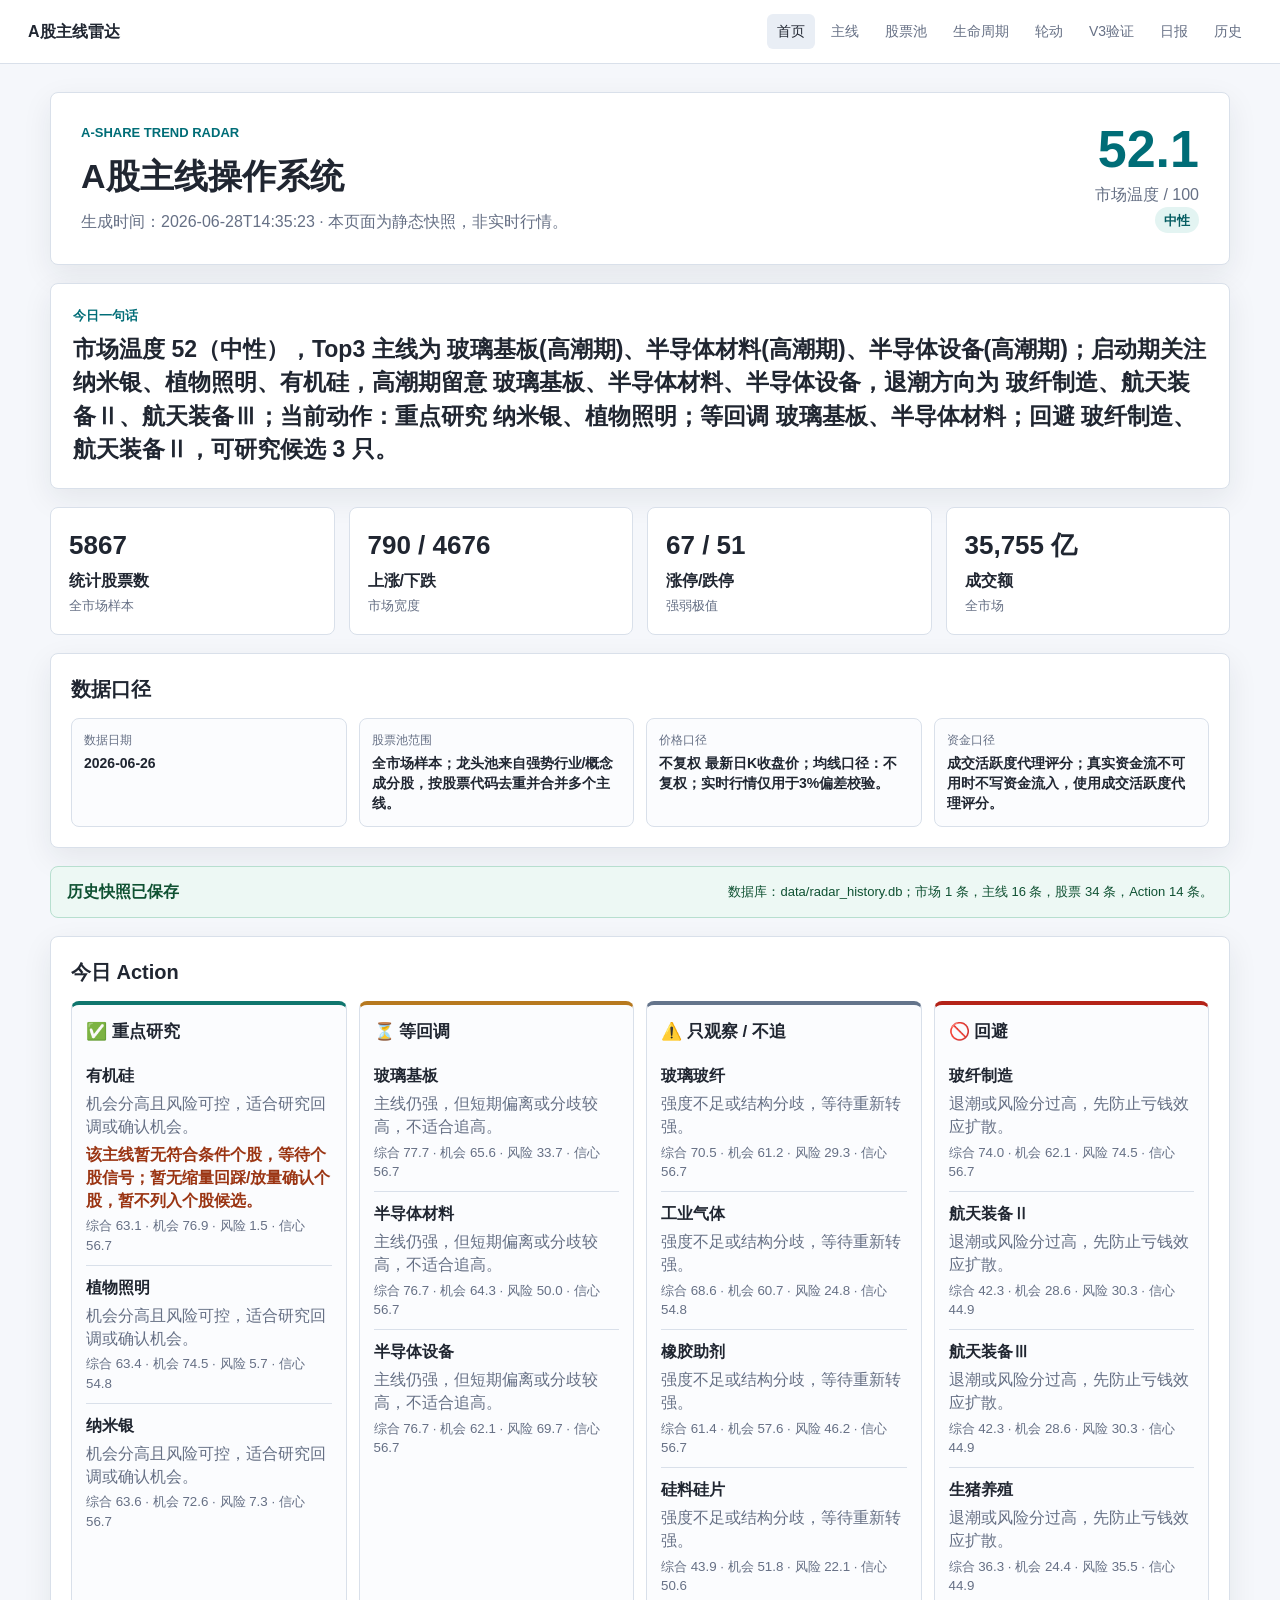
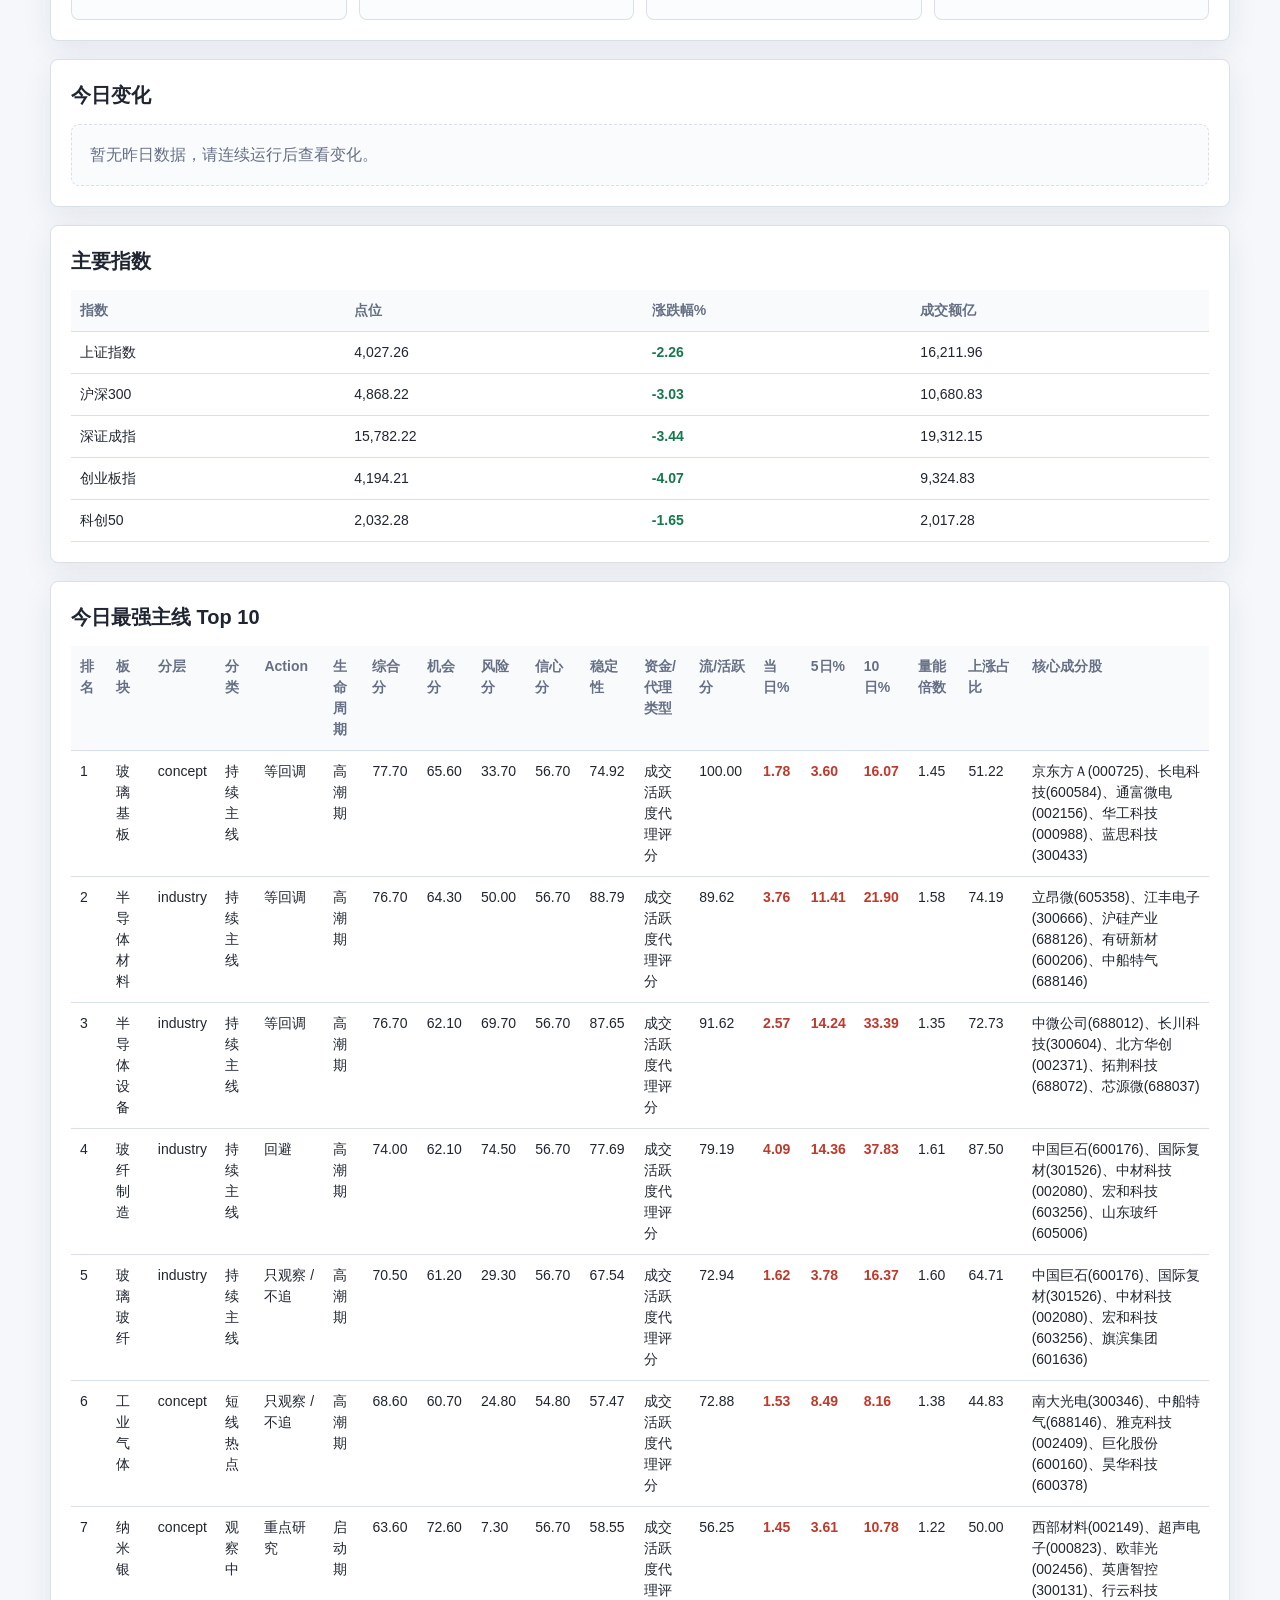
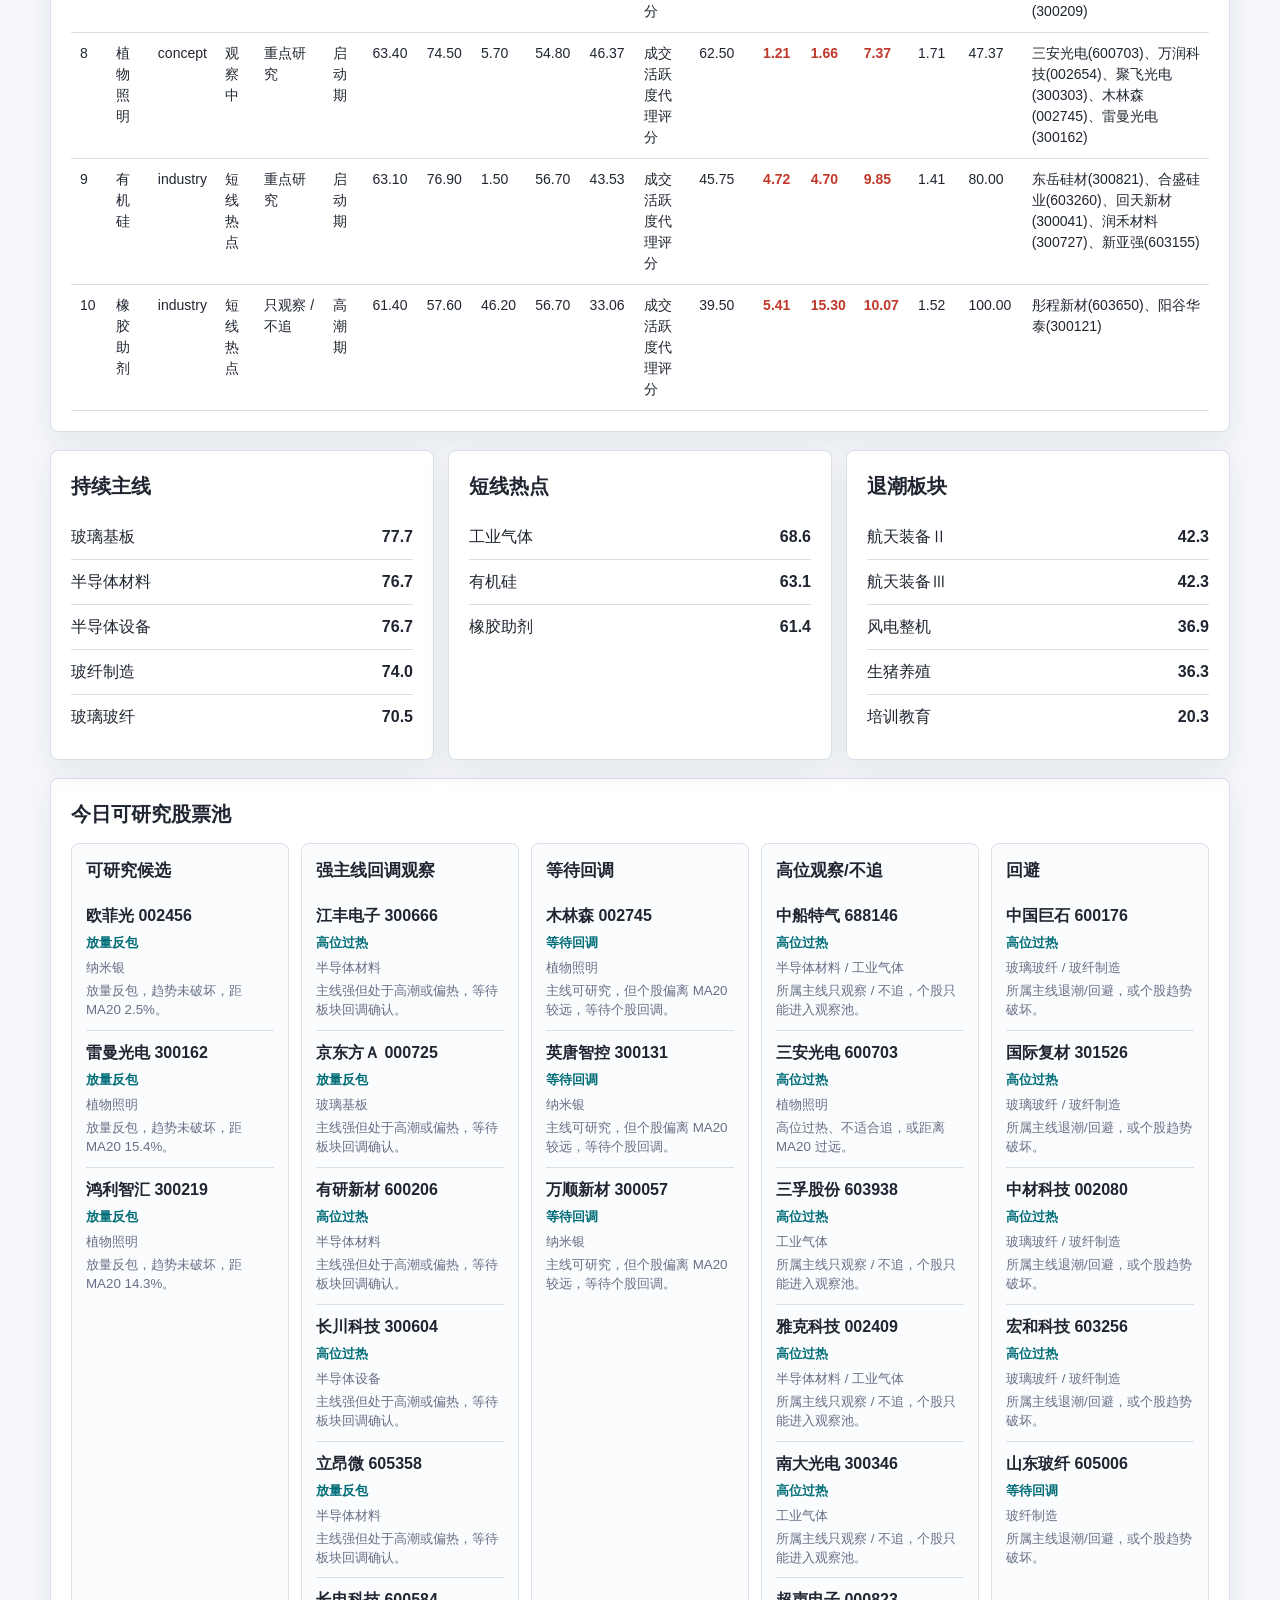
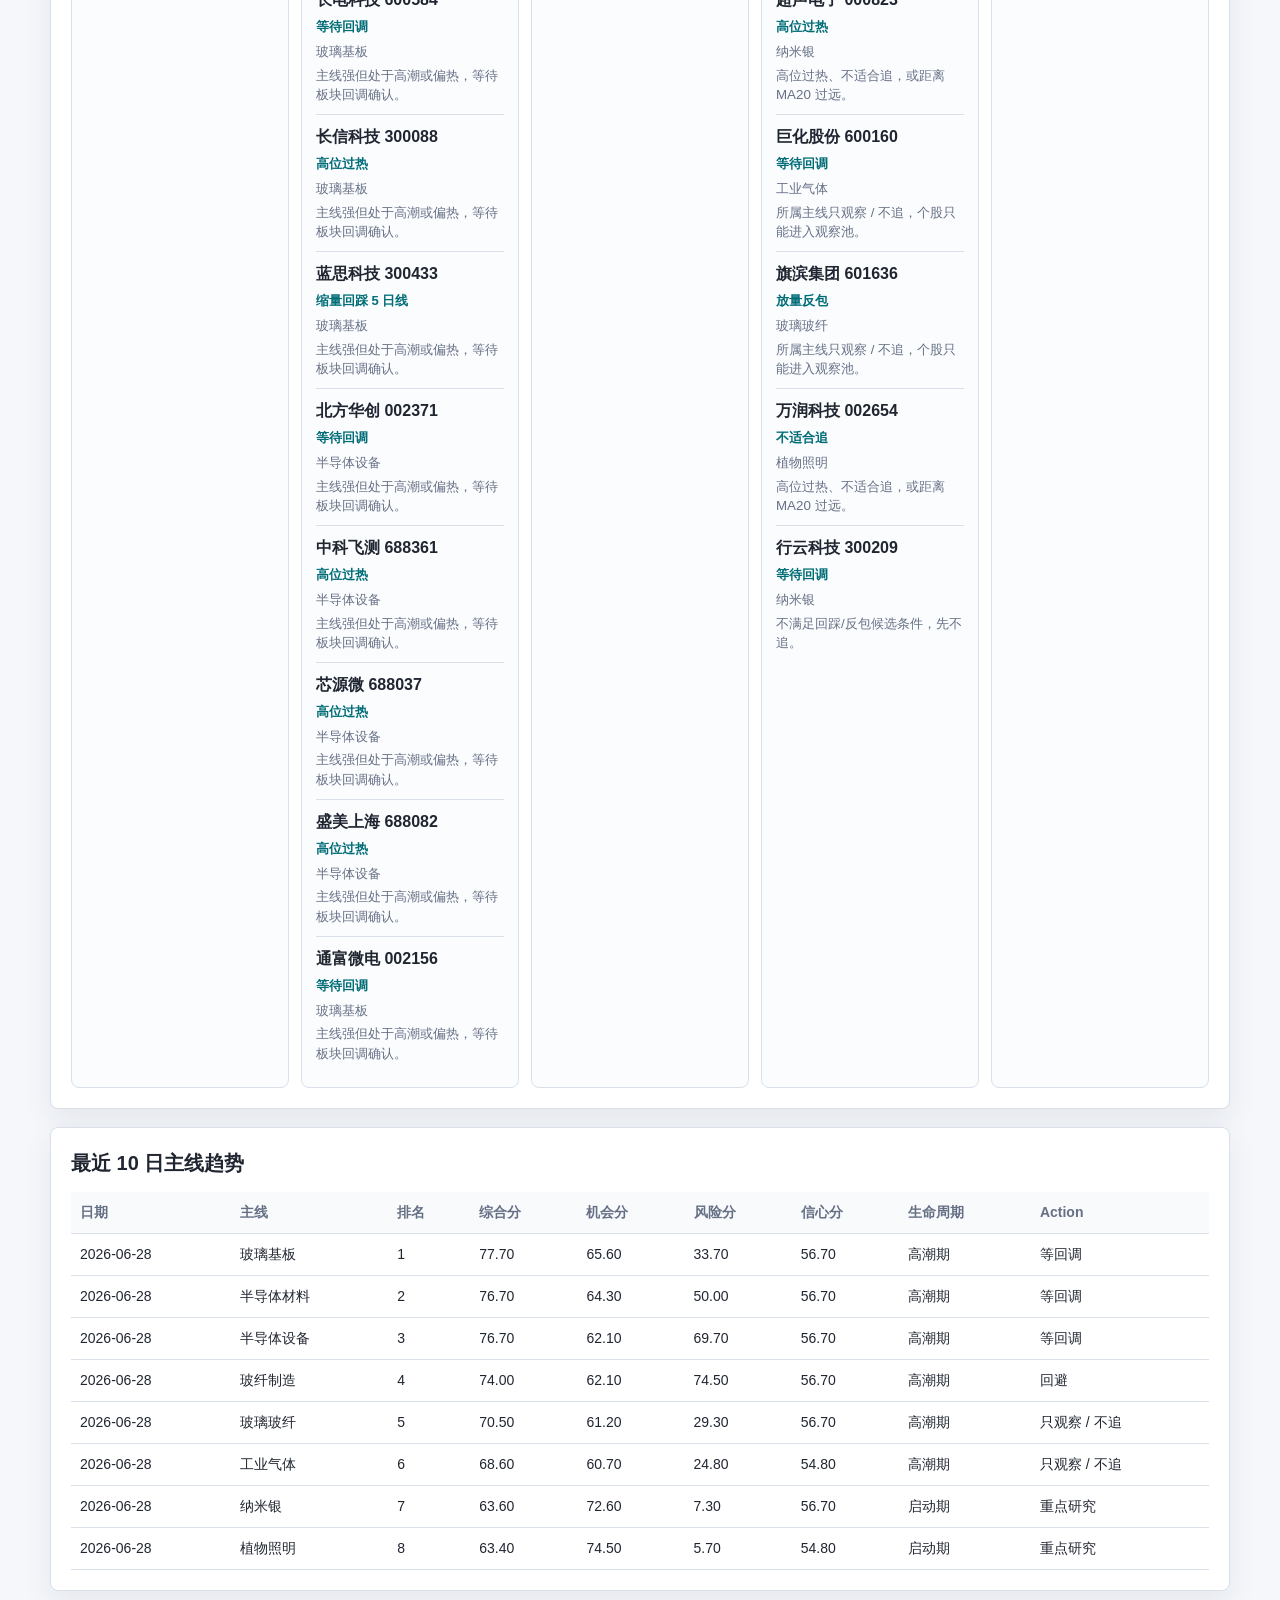
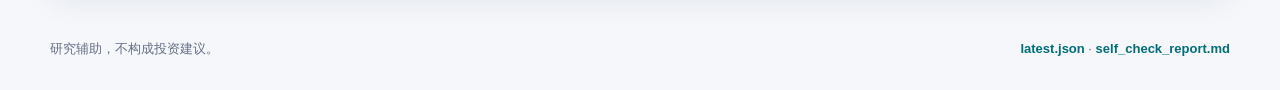
==== docs/index.html @ a18d1e5f "Add V3 snapshot history and technical signal backtest" ====
<!doctype html>
<html lang="zh-CN">
<head>
  <meta charset="utf-8">
  <meta name="viewport" content="width=device-width, initial-scale=1">
  <title>A股主线雷达 - A股主线雷达</title>
  <link rel="stylesheet" href="assets/style.css">
</head>
<body>
  <header class="topbar">
    <a class="brand" href="index.html">A股主线雷达</a>
    <nav><a class="active" href="index.html">首页</a><a class="" href="sectors.html">主线</a><a class="" href="stocks.html">股票池</a><a class="" href="lifecycle.html">生命周期</a><a class="" href="rotation.html">轮动</a><a class="" href="v3.html">V3验证</a><a class="" href="daily.html">日报</a><a class="" href="history/index.html">历史</a></nav>
  </header>
  <main>
    <section class="hero">
      <div>
        <p class="eyebrow">A-Share Trend Radar</p>
        <h1>A股主线操作系统</h1>
        <p class="muted">生成时间：2026-06-28T14:35:23 · 本页面为静态快照，非实时行情。</p>
      </div>
      <div class="temperature">
        <div class="temperature-score">52.1</div>
        <div class="muted">市场温度 / 100</div>
        <span class="badge">中性</span>
      </div>
    </section>
    <section class="decision-card one-line">
      <p class="eyebrow">今日一句话</p>
      <h2>市场温度 52（中性），Top3 主线为 玻璃基板(高潮期)、半导体材料(高潮期)、半导体设备(高潮期)；启动期关注 纳米银、植物照明、有机硅，高潮期留意 玻璃基板、半导体材料、半导体设备，退潮方向为 玻纤制造、航天装备Ⅱ、航天装备Ⅲ；当前动作：重点研究 纳米银、植物照明；等回调 玻璃基板、半导体材料；回避 玻纤制造、航天装备Ⅱ，可研究候选 3 只。</h2>
    </section>
    <section class="summary-grid">

    <div class="metric-card">
      <div class="metric-value">5867</div>
      <div class="metric-label">统计股票数</div>
      <div class="metric-note">全市场样本</div>
    </div>


    <div class="metric-card">
      <div class="metric-value">790 / 4676</div>
      <div class="metric-label">上涨/下跌</div>
      <div class="metric-note">市场宽度</div>
    </div>


    <div class="metric-card">
      <div class="metric-value">67 / 51</div>
      <div class="metric-label">涨停/跌停</div>
      <div class="metric-note">强弱极值</div>
    </div>


    <div class="metric-card">
      <div class="metric-value">35,755 亿</div>
      <div class="metric-label">成交额</div>
      <div class="metric-note">全市场</div>
    </div>

    </section>


    <section class="panel">
      <h2>数据口径</h2>
      <div class="basis-grid">
        <div class="basis-item"><span>数据日期</span><strong>2026-06-26</strong></div><div class="basis-item"><span>股票池范围</span><strong>全市场样本；龙头池来自强势行业/概念成分股，按股票代码去重并合并多个主线。</strong></div><div class="basis-item"><span>价格口径</span><strong>不复权 最新日K收盘价；均线口径：不复权；实时行情仅用于3%偏差校验。</strong></div><div class="basis-item"><span>资金口径</span><strong>成交活跃度代理评分；真实资金流不可用时不写资金流入，使用成交活跃度代理评分。</strong></div>
      </div>
    </section>


    <section class="snapshot-status saved">
      <strong>历史快照已保存</strong>
      <span>数据库：data/radar_history.db；市场 1 条，主线 16 条，股票 34 条，Action 14 条。</span>
    </section>

    <section class="panel">
      <h2>今日 Action</h2>
      <div class="action-grid">
            <div class="action-card focus">
              <h3>✅ 重点研究</h3>
              <ul>
            <li>
              <strong>有机硅</strong>
              <span>机会分高且风险可控，适合研究回调或确认机会。</span>
              <span class="action-note">该主线暂无符合条件个股，等待个股信号；暂无缩量回踩/放量确认个股，暂不列入个股候选。</span>
              <small>综合 63.1 · 机会 76.9 · 风险 1.5 · 信心 56.7</small>
            </li>

            <li>
              <strong>植物照明</strong>
              <span>机会分高且风险可控，适合研究回调或确认机会。</span>

              <small>综合 63.4 · 机会 74.5 · 风险 5.7 · 信心 54.8</small>
            </li>

            <li>
              <strong>纳米银</strong>
              <span>机会分高且风险可控，适合研究回调或确认机会。</span>

              <small>综合 63.6 · 机会 72.6 · 风险 7.3 · 信心 56.7</small>
            </li>
            </ul>
            </div>

            <div class="action-card wait">
              <h3>⏳ 等回调</h3>
              <ul>
            <li>
              <strong>玻璃基板</strong>
              <span>主线仍强，但短期偏离或分歧较高，不适合追高。</span>

              <small>综合 77.7 · 机会 65.6 · 风险 33.7 · 信心 56.7</small>
            </li>

            <li>
              <strong>半导体材料</strong>
              <span>主线仍强，但短期偏离或分歧较高，不适合追高。</span>

              <small>综合 76.7 · 机会 64.3 · 风险 50.0 · 信心 56.7</small>
            </li>

            <li>
              <strong>半导体设备</strong>
              <span>主线仍强，但短期偏离或分歧较高，不适合追高。</span>

              <small>综合 76.7 · 机会 62.1 · 风险 69.7 · 信心 56.7</small>
            </li>
            </ul>
            </div>

            <div class="action-card observe">
              <h3>⚠️ 只观察 / 不追</h3>
              <ul>
            <li>
              <strong>玻璃玻纤</strong>
              <span>强度不足或结构分歧，等待重新转强。</span>

              <small>综合 70.5 · 机会 61.2 · 风险 29.3 · 信心 56.7</small>
            </li>

            <li>
              <strong>工业气体</strong>
              <span>强度不足或结构分歧，等待重新转强。</span>

              <small>综合 68.6 · 机会 60.7 · 风险 24.8 · 信心 54.8</small>
            </li>

            <li>
              <strong>橡胶助剂</strong>
              <span>强度不足或结构分歧，等待重新转强。</span>

              <small>综合 61.4 · 机会 57.6 · 风险 46.2 · 信心 56.7</small>
            </li>

            <li>
              <strong>硅料硅片</strong>
              <span>强度不足或结构分歧，等待重新转强。</span>

              <small>综合 43.9 · 机会 51.8 · 风险 22.1 · 信心 50.6</small>
            </li>
            </ul>
            </div>

            <div class="action-card avoid">
              <h3>🚫 回避</h3>
              <ul>
            <li>
              <strong>玻纤制造</strong>
              <span>退潮或风险分过高，先防止亏钱效应扩散。</span>

              <small>综合 74.0 · 机会 62.1 · 风险 74.5 · 信心 56.7</small>
            </li>

            <li>
              <strong>航天装备Ⅱ</strong>
              <span>退潮或风险分过高，先防止亏钱效应扩散。</span>

              <small>综合 42.3 · 机会 28.6 · 风险 30.3 · 信心 44.9</small>
            </li>

            <li>
              <strong>航天装备Ⅲ</strong>
              <span>退潮或风险分过高，先防止亏钱效应扩散。</span>

              <small>综合 42.3 · 机会 28.6 · 风险 30.3 · 信心 44.9</small>
            </li>

            <li>
              <strong>生猪养殖</strong>
              <span>退潮或风险分过高，先防止亏钱效应扩散。</span>

              <small>综合 36.3 · 机会 24.4 · 风险 35.5 · 信心 44.9</small>
            </li>
            </ul>
            </div>
            </div>
    </section>
    <section class="panel">
      <h2>今日变化</h2>
      <div class="empty">暂无昨日数据，请连续运行后查看变化。</div>
    </section>
    <section class="panel">
      <h2>主要指数</h2>
      <div class="table-wrap"><table><thead><tr><th>指数</th><th>点位</th><th>涨跌幅%</th><th>成交额亿</th></tr></thead><tbody><tr><td data-label="指数" class="">上证指数</td><td data-label="点位" class="">4,027.26</td><td data-label="涨跌幅%" class="negative">-2.26</td><td data-label="成交额亿" class="">16,211.96</td></tr><tr><td data-label="指数" class="">沪深300</td><td data-label="点位" class="">4,868.22</td><td data-label="涨跌幅%" class="negative">-3.03</td><td data-label="成交额亿" class="">10,680.83</td></tr><tr><td data-label="指数" class="">深证成指</td><td data-label="点位" class="">15,782.22</td><td data-label="涨跌幅%" class="negative">-3.44</td><td data-label="成交额亿" class="">19,312.15</td></tr><tr><td data-label="指数" class="">创业板指</td><td data-label="点位" class="">4,194.21</td><td data-label="涨跌幅%" class="negative">-4.07</td><td data-label="成交额亿" class="">9,324.83</td></tr><tr><td data-label="指数" class="">科创50</td><td data-label="点位" class="">2,032.28</td><td data-label="涨跌幅%" class="negative">-1.65</td><td data-label="成交额亿" class="">2,017.28</td></tr></tbody></table></div>
    </section>
    <section class="panel">
      <h2>今日最强主线 Top 10</h2>
      <div class="table-wrap"><table><thead><tr><th>排名</th><th>板块</th><th>分层</th><th>分类</th><th>Action</th><th>生命周期</th><th>综合分</th><th>机会分</th><th>风险分</th><th>信心分</th><th>稳定性</th><th>资金/代理类型</th><th>流/活跃分</th><th>当日%</th><th>5日%</th><th>10日%</th><th>量能倍数</th><th>上涨占比</th><th>核心成分股</th></tr></thead><tbody><tr><td data-label="排名" class="">1</td><td data-label="板块" class="">玻璃基板</td><td data-label="分层" class="">concept</td><td data-label="分类" class="">持续主线</td><td data-label="Action" class="">等回调</td><td data-label="生命周期" class="">高潮期</td><td data-label="综合分" class="">77.70</td><td data-label="机会分" class="">65.60</td><td data-label="风险分" class="">33.70</td><td data-label="信心分" class="">56.70</td><td data-label="稳定性" class="">74.92</td><td data-label="资金/代理类型" class="">成交活跃度代理评分</td><td data-label="流/活跃分" class="">100.00</td><td data-label="当日%" class="positive">1.78</td><td data-label="5日%" class="positive">3.60</td><td data-label="10日%" class="positive">16.07</td><td data-label="量能倍数" class="">1.45</td><td data-label="上涨占比" class="">51.22</td><td data-label="核心成分股" class="">京东方Ａ(000725)、长电科技(600584)、通富微电(002156)、华工科技(000988)、蓝思科技(300433)</td></tr><tr><td data-label="排名" class="">2</td><td data-label="板块" class="">半导体材料</td><td data-label="分层" class="">industry</td><td data-label="分类" class="">持续主线</td><td data-label="Action" class="">等回调</td><td data-label="生命周期" class="">高潮期</td><td data-label="综合分" class="">76.70</td><td data-label="机会分" class="">64.30</td><td data-label="风险分" class="">50.00</td><td data-label="信心分" class="">56.70</td><td data-label="稳定性" class="">88.79</td><td data-label="资金/代理类型" class="">成交活跃度代理评分</td><td data-label="流/活跃分" class="">89.62</td><td data-label="当日%" class="positive">3.76</td><td data-label="5日%" class="positive">11.41</td><td data-label="10日%" class="positive">21.90</td><td data-label="量能倍数" class="">1.58</td><td data-label="上涨占比" class="">74.19</td><td data-label="核心成分股" class="">立昂微(605358)、江丰电子(300666)、沪硅产业(688126)、有研新材(600206)、中船特气(688146)</td></tr><tr><td data-label="排名" class="">3</td><td data-label="板块" class="">半导体设备</td><td data-label="分层" class="">industry</td><td data-label="分类" class="">持续主线</td><td data-label="Action" class="">等回调</td><td data-label="生命周期" class="">高潮期</td><td data-label="综合分" class="">76.70</td><td data-label="机会分" class="">62.10</td><td data-label="风险分" class="">69.70</td><td data-label="信心分" class="">56.70</td><td data-label="稳定性" class="">87.65</td><td data-label="资金/代理类型" class="">成交活跃度代理评分</td><td data-label="流/活跃分" class="">91.62</td><td data-label="当日%" class="positive">2.57</td><td data-label="5日%" class="positive">14.24</td><td data-label="10日%" class="positive">33.39</td><td data-label="量能倍数" class="">1.35</td><td data-label="上涨占比" class="">72.73</td><td data-label="核心成分股" class="">中微公司(688012)、长川科技(300604)、北方华创(002371)、拓荆科技(688072)、芯源微(688037)</td></tr><tr><td data-label="排名" class="">4</td><td data-label="板块" class="">玻纤制造</td><td data-label="分层" class="">industry</td><td data-label="分类" class="">持续主线</td><td data-label="Action" class="">回避</td><td data-label="生命周期" class="">高潮期</td><td data-label="综合分" class="">74.00</td><td data-label="机会分" class="">62.10</td><td data-label="风险分" class="">74.50</td><td data-label="信心分" class="">56.70</td><td data-label="稳定性" class="">77.69</td><td data-label="资金/代理类型" class="">成交活跃度代理评分</td><td data-label="流/活跃分" class="">79.19</td><td data-label="当日%" class="positive">4.09</td><td data-label="5日%" class="positive">14.36</td><td data-label="10日%" class="positive">37.83</td><td data-label="量能倍数" class="">1.61</td><td data-label="上涨占比" class="">87.50</td><td data-label="核心成分股" class="">中国巨石(600176)、国际复材(301526)、中材科技(002080)、宏和科技(603256)、山东玻纤(605006)</td></tr><tr><td data-label="排名" class="">5</td><td data-label="板块" class="">玻璃玻纤</td><td data-label="分层" class="">industry</td><td data-label="分类" class="">持续主线</td><td data-label="Action" class="">只观察 / 不追</td><td data-label="生命周期" class="">高潮期</td><td data-label="综合分" class="">70.50</td><td data-label="机会分" class="">61.20</td><td data-label="风险分" class="">29.30</td><td data-label="信心分" class="">56.70</td><td data-label="稳定性" class="">67.54</td><td data-label="资金/代理类型" class="">成交活跃度代理评分</td><td data-label="流/活跃分" class="">72.94</td><td data-label="当日%" class="positive">1.62</td><td data-label="5日%" class="positive">3.78</td><td data-label="10日%" class="positive">16.37</td><td data-label="量能倍数" class="">1.60</td><td data-label="上涨占比" class="">64.71</td><td data-label="核心成分股" class="">中国巨石(600176)、国际复材(301526)、中材科技(002080)、宏和科技(603256)、旗滨集团(601636)</td></tr><tr><td data-label="排名" class="">6</td><td data-label="板块" class="">工业气体</td><td data-label="分层" class="">concept</td><td data-label="分类" class="">短线热点</td><td data-label="Action" class="">只观察 / 不追</td><td data-label="生命周期" class="">高潮期</td><td data-label="综合分" class="">68.60</td><td data-label="机会分" class="">60.70</td><td data-label="风险分" class="">24.80</td><td data-label="信心分" class="">54.80</td><td data-label="稳定性" class="">57.47</td><td data-label="资金/代理类型" class="">成交活跃度代理评分</td><td data-label="流/活跃分" class="">72.88</td><td data-label="当日%" class="positive">1.53</td><td data-label="5日%" class="positive">8.49</td><td data-label="10日%" class="positive">8.16</td><td data-label="量能倍数" class="">1.38</td><td data-label="上涨占比" class="">44.83</td><td data-label="核心成分股" class="">南大光电(300346)、中船特气(688146)、雅克科技(002409)、巨化股份(600160)、昊华科技(600378)</td></tr><tr><td data-label="排名" class="">7</td><td data-label="板块" class="">纳米银</td><td data-label="分层" class="">concept</td><td data-label="分类" class="">观察中</td><td data-label="Action" class="">重点研究</td><td data-label="生命周期" class="">启动期</td><td data-label="综合分" class="">63.60</td><td data-label="机会分" class="">72.60</td><td data-label="风险分" class="">7.30</td><td data-label="信心分" class="">56.70</td><td data-label="稳定性" class="">58.55</td><td data-label="资金/代理类型" class="">成交活跃度代理评分</td><td data-label="流/活跃分" class="">56.25</td><td data-label="当日%" class="positive">1.45</td><td data-label="5日%" class="positive">3.61</td><td data-label="10日%" class="positive">10.78</td><td data-label="量能倍数" class="">1.22</td><td data-label="上涨占比" class="">50.00</td><td data-label="核心成分股" class="">西部材料(002149)、超声电子(000823)、欧菲光(002456)、英唐智控(300131)、行云科技(300209)</td></tr><tr><td data-label="排名" class="">8</td><td data-label="板块" class="">植物照明</td><td data-label="分层" class="">concept</td><td data-label="分类" class="">观察中</td><td data-label="Action" class="">重点研究</td><td data-label="生命周期" class="">启动期</td><td data-label="综合分" class="">63.40</td><td data-label="机会分" class="">74.50</td><td data-label="风险分" class="">5.70</td><td data-label="信心分" class="">54.80</td><td data-label="稳定性" class="">46.37</td><td data-label="资金/代理类型" class="">成交活跃度代理评分</td><td data-label="流/活跃分" class="">62.50</td><td data-label="当日%" class="positive">1.21</td><td data-label="5日%" class="positive">1.66</td><td data-label="10日%" class="positive">7.37</td><td data-label="量能倍数" class="">1.71</td><td data-label="上涨占比" class="">47.37</td><td data-label="核心成分股" class="">三安光电(600703)、万润科技(002654)、聚飞光电(300303)、木林森(002745)、雷曼光电(300162)</td></tr><tr><td data-label="排名" class="">9</td><td data-label="板块" class="">有机硅</td><td data-label="分层" class="">industry</td><td data-label="分类" class="">短线热点</td><td data-label="Action" class="">重点研究</td><td data-label="生命周期" class="">启动期</td><td data-label="综合分" class="">63.10</td><td data-label="机会分" class="">76.90</td><td data-label="风险分" class="">1.50</td><td data-label="信心分" class="">56.70</td><td data-label="稳定性" class="">43.53</td><td data-label="资金/代理类型" class="">成交活跃度代理评分</td><td data-label="流/活跃分" class="">45.75</td><td data-label="当日%" class="positive">4.72</td><td data-label="5日%" class="positive">4.70</td><td data-label="10日%" class="positive">9.85</td><td data-label="量能倍数" class="">1.41</td><td data-label="上涨占比" class="">80.00</td><td data-label="核心成分股" class="">东岳硅材(300821)、合盛硅业(603260)、回天新材(300041)、润禾材料(300727)、新亚强(603155)</td></tr><tr><td data-label="排名" class="">10</td><td data-label="板块" class="">橡胶助剂</td><td data-label="分层" class="">industry</td><td data-label="分类" class="">短线热点</td><td data-label="Action" class="">只观察 / 不追</td><td data-label="生命周期" class="">高潮期</td><td data-label="综合分" class="">61.40</td><td data-label="机会分" class="">57.60</td><td data-label="风险分" class="">46.20</td><td data-label="信心分" class="">56.70</td><td data-label="稳定性" class="">33.06</td><td data-label="资金/代理类型" class="">成交活跃度代理评分</td><td data-label="流/活跃分" class="">39.50</td><td data-label="当日%" class="positive">5.41</td><td data-label="5日%" class="positive">15.30</td><td data-label="10日%" class="positive">10.07</td><td data-label="量能倍数" class="">1.52</td><td data-label="上涨占比" class="">100.00</td><td data-label="核心成分股" class="">彤程新材(603650)、阳谷华泰(300121)</td></tr></tbody></table></div>
    </section>
    <section class="three-columns">

    <section class="panel compact">
      <h2>持续主线</h2>
      <ul class="mini-list">
        <li>
          <span>玻璃基板</span>
          <strong>77.7</strong>
        </li>

        <li>
          <span>半导体材料</span>
          <strong>76.7</strong>
        </li>

        <li>
          <span>半导体设备</span>
          <strong>76.7</strong>
        </li>

        <li>
          <span>玻纤制造</span>
          <strong>74.0</strong>
        </li>

        <li>
          <span>玻璃玻纤</span>
          <strong>70.5</strong>
        </li>
        </ul>
    </section>


    <section class="panel compact">
      <h2>短线热点</h2>
      <ul class="mini-list">
        <li>
          <span>工业气体</span>
          <strong>68.6</strong>
        </li>

        <li>
          <span>有机硅</span>
          <strong>63.1</strong>
        </li>

        <li>
          <span>橡胶助剂</span>
          <strong>61.4</strong>
        </li>
        </ul>
    </section>


    <section class="panel compact">
      <h2>退潮板块</h2>
      <ul class="mini-list">
        <li>
          <span>航天装备Ⅱ</span>
          <strong>42.3</strong>
        </li>

        <li>
          <span>航天装备Ⅲ</span>
          <strong>42.3</strong>
        </li>

        <li>
          <span>风电整机</span>
          <strong>36.9</strong>
        </li>

        <li>
          <span>生猪养殖</span>
          <strong>36.3</strong>
        </li>

        <li>
          <span>培训教育</span>
          <strong>20.3</strong>
        </li>
        </ul>
    </section>

    </section>
    <section class="panel">
      <h2>今日可研究股票池</h2>
      <div class="stock-columns">

    <div class="stock-group">
      <h3>可研究候选</h3>
      <ul>
        <li>
          <strong>欧菲光 <span>002456</span></strong>
          <em>放量反包</em>
          <small>纳米银</small>
          <small>放量反包，趋势未破坏，距 MA20 2.5%。</small>
        </li>

        <li>
          <strong>雷曼光电 <span>300162</span></strong>
          <em>放量反包</em>
          <small>植物照明</small>
          <small>放量反包，趋势未破坏，距 MA20 15.4%。</small>
        </li>

        <li>
          <strong>鸿利智汇 <span>300219</span></strong>
          <em>放量反包</em>
          <small>植物照明</small>
          <small>放量反包，趋势未破坏，距 MA20 14.3%。</small>
        </li>
        </ul>
    </div>


    <div class="stock-group">
      <h3>强主线回调观察</h3>
      <ul>
        <li>
          <strong>江丰电子 <span>300666</span></strong>
          <em>高位过热</em>
          <small>半导体材料</small>
          <small>主线强但处于高潮或偏热，等待板块回调确认。</small>
        </li>

        <li>
          <strong>京东方Ａ <span>000725</span></strong>
          <em>放量反包</em>
          <small>玻璃基板</small>
          <small>主线强但处于高潮或偏热，等待板块回调确认。</small>
        </li>

        <li>
          <strong>有研新材 <span>600206</span></strong>
          <em>高位过热</em>
          <small>半导体材料</small>
          <small>主线强但处于高潮或偏热，等待板块回调确认。</small>
        </li>

        <li>
          <strong>长川科技 <span>300604</span></strong>
          <em>高位过热</em>
          <small>半导体设备</small>
          <small>主线强但处于高潮或偏热，等待板块回调确认。</small>
        </li>

        <li>
          <strong>立昂微 <span>605358</span></strong>
          <em>放量反包</em>
          <small>半导体材料</small>
          <small>主线强但处于高潮或偏热，等待板块回调确认。</small>
        </li>

        <li>
          <strong>长电科技 <span>600584</span></strong>
          <em>等待回调</em>
          <small>玻璃基板</small>
          <small>主线强但处于高潮或偏热，等待板块回调确认。</small>
        </li>

        <li>
          <strong>长信科技 <span>300088</span></strong>
          <em>高位过热</em>
          <small>玻璃基板</small>
          <small>主线强但处于高潮或偏热，等待板块回调确认。</small>
        </li>

        <li>
          <strong>蓝思科技 <span>300433</span></strong>
          <em>缩量回踩 5 日线</em>
          <small>玻璃基板</small>
          <small>主线强但处于高潮或偏热，等待板块回调确认。</small>
        </li>

        <li>
          <strong>北方华创 <span>002371</span></strong>
          <em>等待回调</em>
          <small>半导体设备</small>
          <small>主线强但处于高潮或偏热，等待板块回调确认。</small>
        </li>

        <li>
          <strong>中科飞测 <span>688361</span></strong>
          <em>高位过热</em>
          <small>半导体设备</small>
          <small>主线强但处于高潮或偏热，等待板块回调确认。</small>
        </li>

        <li>
          <strong>芯源微 <span>688037</span></strong>
          <em>高位过热</em>
          <small>半导体设备</small>
          <small>主线强但处于高潮或偏热，等待板块回调确认。</small>
        </li>

        <li>
          <strong>盛美上海 <span>688082</span></strong>
          <em>高位过热</em>
          <small>半导体设备</small>
          <small>主线强但处于高潮或偏热，等待板块回调确认。</small>
        </li>

        <li>
          <strong>通富微电 <span>002156</span></strong>
          <em>等待回调</em>
          <small>玻璃基板</small>
          <small>主线强但处于高潮或偏热，等待板块回调确认。</small>
        </li>
        </ul>
    </div>


    <div class="stock-group">
      <h3>等待回调</h3>
      <ul>
        <li>
          <strong>木林森 <span>002745</span></strong>
          <em>等待回调</em>
          <small>植物照明</small>
          <small>主线可研究，但个股偏离 MA20 较远，等待个股回调。</small>
        </li>

        <li>
          <strong>英唐智控 <span>300131</span></strong>
          <em>等待回调</em>
          <small>纳米银</small>
          <small>主线可研究，但个股偏离 MA20 较远，等待个股回调。</small>
        </li>

        <li>
          <strong>万顺新材 <span>300057</span></strong>
          <em>等待回调</em>
          <small>纳米银</small>
          <small>主线可研究，但个股偏离 MA20 较远，等待个股回调。</small>
        </li>
        </ul>
    </div>


    <div class="stock-group">
      <h3>高位观察/不追</h3>
      <ul>
        <li>
          <strong>中船特气 <span>688146</span></strong>
          <em>高位过热</em>
          <small>半导体材料 / 工业气体</small>
          <small>所属主线只观察 / 不追，个股只能进入观察池。</small>
        </li>

        <li>
          <strong>三安光电 <span>600703</span></strong>
          <em>高位过热</em>
          <small>植物照明</small>
          <small>高位过热、不适合追，或距离 MA20 过远。</small>
        </li>

        <li>
          <strong>三孚股份 <span>603938</span></strong>
          <em>高位过热</em>
          <small>工业气体</small>
          <small>所属主线只观察 / 不追，个股只能进入观察池。</small>
        </li>

        <li>
          <strong>雅克科技 <span>002409</span></strong>
          <em>高位过热</em>
          <small>半导体材料 / 工业气体</small>
          <small>所属主线只观察 / 不追，个股只能进入观察池。</small>
        </li>

        <li>
          <strong>南大光电 <span>300346</span></strong>
          <em>高位过热</em>
          <small>工业气体</small>
          <small>所属主线只观察 / 不追，个股只能进入观察池。</small>
        </li>

        <li>
          <strong>超声电子 <span>000823</span></strong>
          <em>高位过热</em>
          <small>纳米银</small>
          <small>高位过热、不适合追，或距离 MA20 过远。</small>
        </li>

        <li>
          <strong>巨化股份 <span>600160</span></strong>
          <em>等待回调</em>
          <small>工业气体</small>
          <small>所属主线只观察 / 不追，个股只能进入观察池。</small>
        </li>

        <li>
          <strong>旗滨集团 <span>601636</span></strong>
          <em>放量反包</em>
          <small>玻璃玻纤</small>
          <small>所属主线只观察 / 不追，个股只能进入观察池。</small>
        </li>

        <li>
          <strong>万润科技 <span>002654</span></strong>
          <em>不适合追</em>
          <small>植物照明</small>
          <small>高位过热、不适合追，或距离 MA20 过远。</small>
        </li>

        <li>
          <strong>行云科技 <span>300209</span></strong>
          <em>等待回调</em>
          <small>纳米银</small>
          <small>不满足回踩/反包候选条件，先不追。</small>
        </li>
        </ul>
    </div>


    <div class="stock-group">
      <h3>回避</h3>
      <ul>
        <li>
          <strong>中国巨石 <span>600176</span></strong>
          <em>高位过热</em>
          <small>玻璃玻纤 / 玻纤制造</small>
          <small>所属主线退潮/回避，或个股趋势破坏。</small>
        </li>

        <li>
          <strong>国际复材 <span>301526</span></strong>
          <em>高位过热</em>
          <small>玻璃玻纤 / 玻纤制造</small>
          <small>所属主线退潮/回避，或个股趋势破坏。</small>
        </li>

        <li>
          <strong>中材科技 <span>002080</span></strong>
          <em>高位过热</em>
          <small>玻璃玻纤 / 玻纤制造</small>
          <small>所属主线退潮/回避，或个股趋势破坏。</small>
        </li>

        <li>
          <strong>宏和科技 <span>603256</span></strong>
          <em>高位过热</em>
          <small>玻璃玻纤 / 玻纤制造</small>
          <small>所属主线退潮/回避，或个股趋势破坏。</small>
        </li>

        <li>
          <strong>山东玻纤 <span>605006</span></strong>
          <em>等待回调</em>
          <small>玻纤制造</small>
          <small>所属主线退潮/回避，或个股趋势破坏。</small>
        </li>
        </ul>
    </div>

      </div>
    </section>
    <section class="panel">
      <h2>最近 10 日主线趋势</h2>
      <div class="table-wrap"><table><thead><tr><th>日期</th><th>主线</th><th>排名</th><th>综合分</th><th>机会分</th><th>风险分</th><th>信心分</th><th>生命周期</th><th>Action</th></tr></thead><tbody><tr><td data-label="日期" class="">2026-06-28</td><td data-label="主线" class="">玻璃基板</td><td data-label="排名" class="">1</td><td data-label="综合分" class="">77.70</td><td data-label="机会分" class="">65.60</td><td data-label="风险分" class="">33.70</td><td data-label="信心分" class="">56.70</td><td data-label="生命周期" class="">高潮期</td><td data-label="Action" class="">等回调</td></tr><tr><td data-label="日期" class="">2026-06-28</td><td data-label="主线" class="">半导体材料</td><td data-label="排名" class="">2</td><td data-label="综合分" class="">76.70</td><td data-label="机会分" class="">64.30</td><td data-label="风险分" class="">50.00</td><td data-label="信心分" class="">56.70</td><td data-label="生命周期" class="">高潮期</td><td data-label="Action" class="">等回调</td></tr><tr><td data-label="日期" class="">2026-06-28</td><td data-label="主线" class="">半导体设备</td><td data-label="排名" class="">3</td><td data-label="综合分" class="">76.70</td><td data-label="机会分" class="">62.10</td><td data-label="风险分" class="">69.70</td><td data-label="信心分" class="">56.70</td><td data-label="生命周期" class="">高潮期</td><td data-label="Action" class="">等回调</td></tr><tr><td data-label="日期" class="">2026-06-28</td><td data-label="主线" class="">玻纤制造</td><td data-label="排名" class="">4</td><td data-label="综合分" class="">74.00</td><td data-label="机会分" class="">62.10</td><td data-label="风险分" class="">74.50</td><td data-label="信心分" class="">56.70</td><td data-label="生命周期" class="">高潮期</td><td data-label="Action" class="">回避</td></tr><tr><td data-label="日期" class="">2026-06-28</td><td data-label="主线" class="">玻璃玻纤</td><td data-label="排名" class="">5</td><td data-label="综合分" class="">70.50</td><td data-label="机会分" class="">61.20</td><td data-label="风险分" class="">29.30</td><td data-label="信心分" class="">56.70</td><td data-label="生命周期" class="">高潮期</td><td data-label="Action" class="">只观察 / 不追</td></tr><tr><td data-label="日期" class="">2026-06-28</td><td data-label="主线" class="">工业气体</td><td data-label="排名" class="">6</td><td data-label="综合分" class="">68.60</td><td data-label="机会分" class="">60.70</td><td data-label="风险分" class="">24.80</td><td data-label="信心分" class="">54.80</td><td data-label="生命周期" class="">高潮期</td><td data-label="Action" class="">只观察 / 不追</td></tr><tr><td data-label="日期" class="">2026-06-28</td><td data-label="主线" class="">纳米银</td><td data-label="排名" class="">7</td><td data-label="综合分" class="">63.60</td><td data-label="机会分" class="">72.60</td><td data-label="风险分" class="">7.30</td><td data-label="信心分" class="">56.70</td><td data-label="生命周期" class="">启动期</td><td data-label="Action" class="">重点研究</td></tr><tr><td data-label="日期" class="">2026-06-28</td><td data-label="主线" class="">植物照明</td><td data-label="排名" class="">8</td><td data-label="综合分" class="">63.40</td><td data-label="机会分" class="">74.50</td><td data-label="风险分" class="">5.70</td><td data-label="信心分" class="">54.80</td><td data-label="生命周期" class="">启动期</td><td data-label="Action" class="">重点研究</td></tr></tbody></table></div>
    </section>
    </main>
  <footer>
    <span>研究辅助，不构成投资建议。</span>
    <span><a href="data/latest.json">latest.json</a> · <a href="self_check_report.md">self_check_report.md</a></span>
  </footer>
</body>
</html>
---- docs/assets/style.css ----
:root {
  color-scheme: light;
  --bg: #f5f7fb;
  --panel: #ffffff;
  --ink: #202631;
  --muted: #667085;
  --line: #d9e0ea;
  --accent: #006d77;
  --accent-2: #8b5e34;
  --positive: #c0392b;
  --negative: #16794c;
  --shadow: 0 10px 30px rgba(24, 36, 52, 0.08);
}
* { box-sizing: border-box; }
body {
  margin: 0;
  background: var(--bg);
  color: var(--ink);
  font-family: -apple-system, BlinkMacSystemFont, "Segoe UI", "PingFang SC", "Microsoft YaHei", sans-serif;
  line-height: 1.5;
}
a { color: inherit; text-decoration: none; }
.topbar {
  position: sticky;
  top: 0;
  z-index: 10;
  display: flex;
  align-items: center;
  justify-content: space-between;
  gap: 18px;
  padding: 14px 28px;
  background: rgba(255, 255, 255, 0.92);
  border-bottom: 1px solid var(--line);
  backdrop-filter: blur(12px);
}
.brand { font-weight: 800; letter-spacing: 0; }
nav { display: flex; gap: 6px; flex-wrap: wrap; }
nav a {
  padding: 7px 10px;
  border-radius: 6px;
  color: var(--muted);
  font-size: 14px;
}
nav a.active, nav a:hover { color: var(--ink); background: #e9eef5; }
main { width: min(1180px, calc(100vw - 32px)); margin: 28px auto 48px; }
.hero, .page-title, .panel, .detail-card {
  background: var(--panel);
  border: 1px solid var(--line);
  border-radius: 8px;
  box-shadow: var(--shadow);
}
.hero {
  display: grid;
  grid-template-columns: 1fr auto;
  gap: 22px;
  align-items: center;
  padding: 30px;
}
.page-title { padding: 28px; margin-bottom: 18px; }
.eyebrow { margin: 0 0 8px; color: var(--accent); font-size: 13px; font-weight: 800; text-transform: uppercase; }
h1, h2, h3 { margin: 0; letter-spacing: 0; }
h1 { font-size: 34px; }
h2 { font-size: 20px; margin-bottom: 14px; }
h3 { font-size: 17px; }
.muted { color: var(--muted); margin: 8px 0 0; }
.temperature { text-align: right; min-width: 160px; }
.temperature-score { font-size: 52px; line-height: 1; font-weight: 850; color: var(--accent); }
.badge {
  display: inline-flex;
  align-items: center;
  min-height: 26px;
  padding: 3px 9px;
  border-radius: 999px;
  background: #e3f4f2;
  color: #075e63;
  font-weight: 700;
  font-size: 13px;
}
.summary-grid {
  display: grid;
  grid-template-columns: repeat(4, 1fr);
  gap: 14px;
  margin: 18px 0;
}
.metric-card {
  background: var(--panel);
  border: 1px solid var(--line);
  border-radius: 8px;
  padding: 18px;
}
.metric-value { font-size: 26px; font-weight: 820; }
.metric-label { color: var(--ink); margin-top: 4px; font-weight: 700; }
.metric-note { color: var(--muted); font-size: 13px; margin-top: 3px; }
.decision-card {
  background: var(--panel);
  border: 1px solid var(--line);
  border-radius: 8px;
  box-shadow: var(--shadow);
  padding: 22px;
  margin: 18px 0;
}
.decision-card h2 {
  margin: 0;
  font-size: 23px;
  line-height: 1.45;
}
.panel { padding: 20px; margin: 18px 0; }
.compact { margin: 0; }
.action-grid {
  display: grid;
  grid-template-columns: repeat(4, 1fr);
  gap: 12px;
}
.action-card {
  border: 1px solid var(--line);
  border-radius: 8px;
  padding: 14px;
  background: #fbfcfe;
}
.action-card.focus { border-top: 4px solid #0f766e; }
.action-card.wait { border-top: 4px solid #b7791f; }
.action-card.observe { border-top: 4px solid #64748b; }
.action-card.avoid { border-top: 4px solid #b42318; }
.action-card ul, .change-block ul, .stock-group ul {
  list-style: none;
  padding: 0;
  margin: 10px 0 0;
}
.action-card li {
  padding: 10px 0;
  border-bottom: 1px solid var(--line);
}
.action-card li:last-child { border-bottom: 0; }
.action-card strong, .stock-group strong { display: block; }
.action-card span, .action-card small, .stock-group small {
  display: block;
  color: var(--muted);
  margin-top: 4px;
  line-height: 1.45;
}
.action-card .action-note {
  color: #9a3412;
  font-weight: 750;
}
.change-grid {
  display: grid;
  grid-template-columns: repeat(3, 1fr);
  gap: 12px;
}
.stock-columns {
  display: grid;
  grid-template-columns: repeat(5, 1fr);
  gap: 12px;
}
.change-block, .stock-group {
  border: 1px solid var(--line);
  border-radius: 8px;
  padding: 14px;
  background: #fbfcfe;
}
.change-block li {
  padding: 6px 0;
  color: var(--muted);
  border-bottom: 1px solid var(--line);
}
.change-block li:last-child { border-bottom: 0; }
.stock-group li {
  padding: 10px 0;
  border-bottom: 1px solid var(--line);
}
.stock-group li:last-child { border-bottom: 0; }
.stock-group em {
  display: inline-flex;
  margin-top: 5px;
  font-style: normal;
  color: var(--accent);
  font-size: 13px;
  font-weight: 750;
}
.basis-grid {
  display: grid;
  grid-template-columns: repeat(4, 1fr);
  gap: 12px;
}
.basis-item {
  border: 1px solid var(--line);
  border-radius: 8px;
  padding: 12px;
  background: #fbfcfe;
}
.basis-item span {
  display: block;
  color: var(--muted);
  font-size: 12px;
  margin-bottom: 4px;
}
.basis-item strong {
  display: block;
  font-size: 14px;
  line-height: 1.45;
}
.snapshot-status {
  margin: 16px 0;
  padding: 13px 16px;
  border-radius: 8px;
  border: 1px solid var(--line);
  display: flex;
  justify-content: space-between;
  gap: 14px;
  align-items: center;
}
.snapshot-status.saved {
  background: #edf8f4;
  border-color: #b7dfcf;
  color: #0f5132;
}
.snapshot-status span {
  color: inherit;
  font-size: 13px;
}
.subsection { margin-top: 16px; }
.subsection h3 { margin: 0 0 10px; }
.three-columns {
  display: grid;
  grid-template-columns: repeat(3, 1fr);
  gap: 14px;
  margin: 18px 0;
}
.table-wrap { overflow-x: auto; }
table { width: 100%; border-collapse: collapse; min-width: 760px; }
th, td {
  border-bottom: 1px solid var(--line);
  padding: 10px 9px;
  text-align: left;
  vertical-align: top;
  font-size: 14px;
}
th { color: var(--muted); font-weight: 800; background: #f8fafc; }
tr:hover td { background: #fbfcfe; }
.positive { color: var(--positive); font-weight: 750; }
.negative { color: var(--negative); font-weight: 750; }
.mini-list, .archive-list { list-style: none; padding: 0; margin: 0; }
.mini-list li {
  display: flex;
  justify-content: space-between;
  gap: 12px;
  padding: 10px 0;
  border-bottom: 1px solid var(--line);
}
.mini-list li:last-child { border-bottom: 0; }
.sector-list, .stock-list {
  display: grid;
  grid-template-columns: repeat(2, 1fr);
  gap: 14px;
}
.detail-card { padding: 18px; }
.card-title {
  display: flex;
  justify-content: space-between;
  align-items: flex-start;
  gap: 12px;
  margin-bottom: 12px;
}
.card-title h3 span { color: var(--muted); font-size: 13px; font-weight: 600; }
.score-line { height: 8px; background: #edf1f6; border-radius: 999px; overflow: hidden; margin-bottom: 14px; }
.score-line span { display: block; height: 100%; background: var(--accent); }
dl {
  display: grid;
  grid-template-columns: repeat(2, 1fr);
  gap: 12px;
  margin: 0;
}
dt { color: var(--muted); font-size: 12px; }
dd { margin: 2px 0 0; font-weight: 750; }
.markdown-body {
  background: var(--panel);
  border: 1px solid var(--line);
  border-radius: 8px;
  padding: 28px;
  box-shadow: var(--shadow);
}
.markdown-body h1 { font-size: 28px; margin-bottom: 16px; }
.markdown-body h2 { margin-top: 26px; }
.markdown-body blockquote {
  margin: 16px 0;
  padding: 12px 16px;
  border-left: 4px solid var(--accent);
  background: #eef7f6;
}
.markdown-body li { margin: 7px 0; }
.score-explain {
  margin-top: 12px;
  border-top: 1px solid var(--line);
  padding-top: 10px;
}
.score-explain summary {
  cursor: pointer;
  font-weight: 800;
}
.score-explain ul {
  margin: 8px 0 0;
  padding-left: 18px;
  color: var(--muted);
}
.empty {
  padding: 18px;
  color: var(--muted);
  border: 1px dashed var(--line);
  border-radius: 8px;
  background: #fafbfd;
}
.warning {
  margin: 16px 0;
  padding: 12px 16px;
  border: 1px solid #e4a11b;
  border-radius: 8px;
  background: #fff8e6;
  color: #7a4b00;
  font-weight: 700;
}
.archive-list li { padding: 12px 0; border-bottom: 1px solid var(--line); }
footer {
  width: min(1180px, calc(100vw - 32px));
  margin: 0 auto 32px;
  display: flex;
  justify-content: space-between;
  gap: 14px;
  color: var(--muted);
  font-size: 13px;
}
footer a { color: var(--accent); font-weight: 700; }
@media (max-width: 800px) {
  .topbar { align-items: flex-start; flex-direction: column; padding: 12px 16px; }
  main { width: min(100vw - 20px, 1180px); margin-top: 14px; }
  .hero { grid-template-columns: 1fr; padding: 22px; }
  .temperature { text-align: left; }
  h1 { font-size: 28px; }
  .summary-grid, .three-columns, .sector-list, .stock-list, .action-grid, .change-grid, .stock-columns { grid-template-columns: 1fr; }
  .basis-grid { grid-template-columns: 1fr; }
  .metric-value { font-size: 23px; }
  table { min-width: 0; }
  thead { display: none; }
  tr {
    display: block;
    padding: 10px 0;
    border-bottom: 1px solid var(--line);
  }
  td {
    display: grid;
    grid-template-columns: 92px 1fr;
    gap: 10px;
    border-bottom: 0;
    padding: 6px 4px;
  }
  td::before {
    content: attr(data-label);
    color: var(--muted);
    font-weight: 700;
  }
  dl { grid-template-columns: 1fr; }
  footer { flex-direction: column; }
}
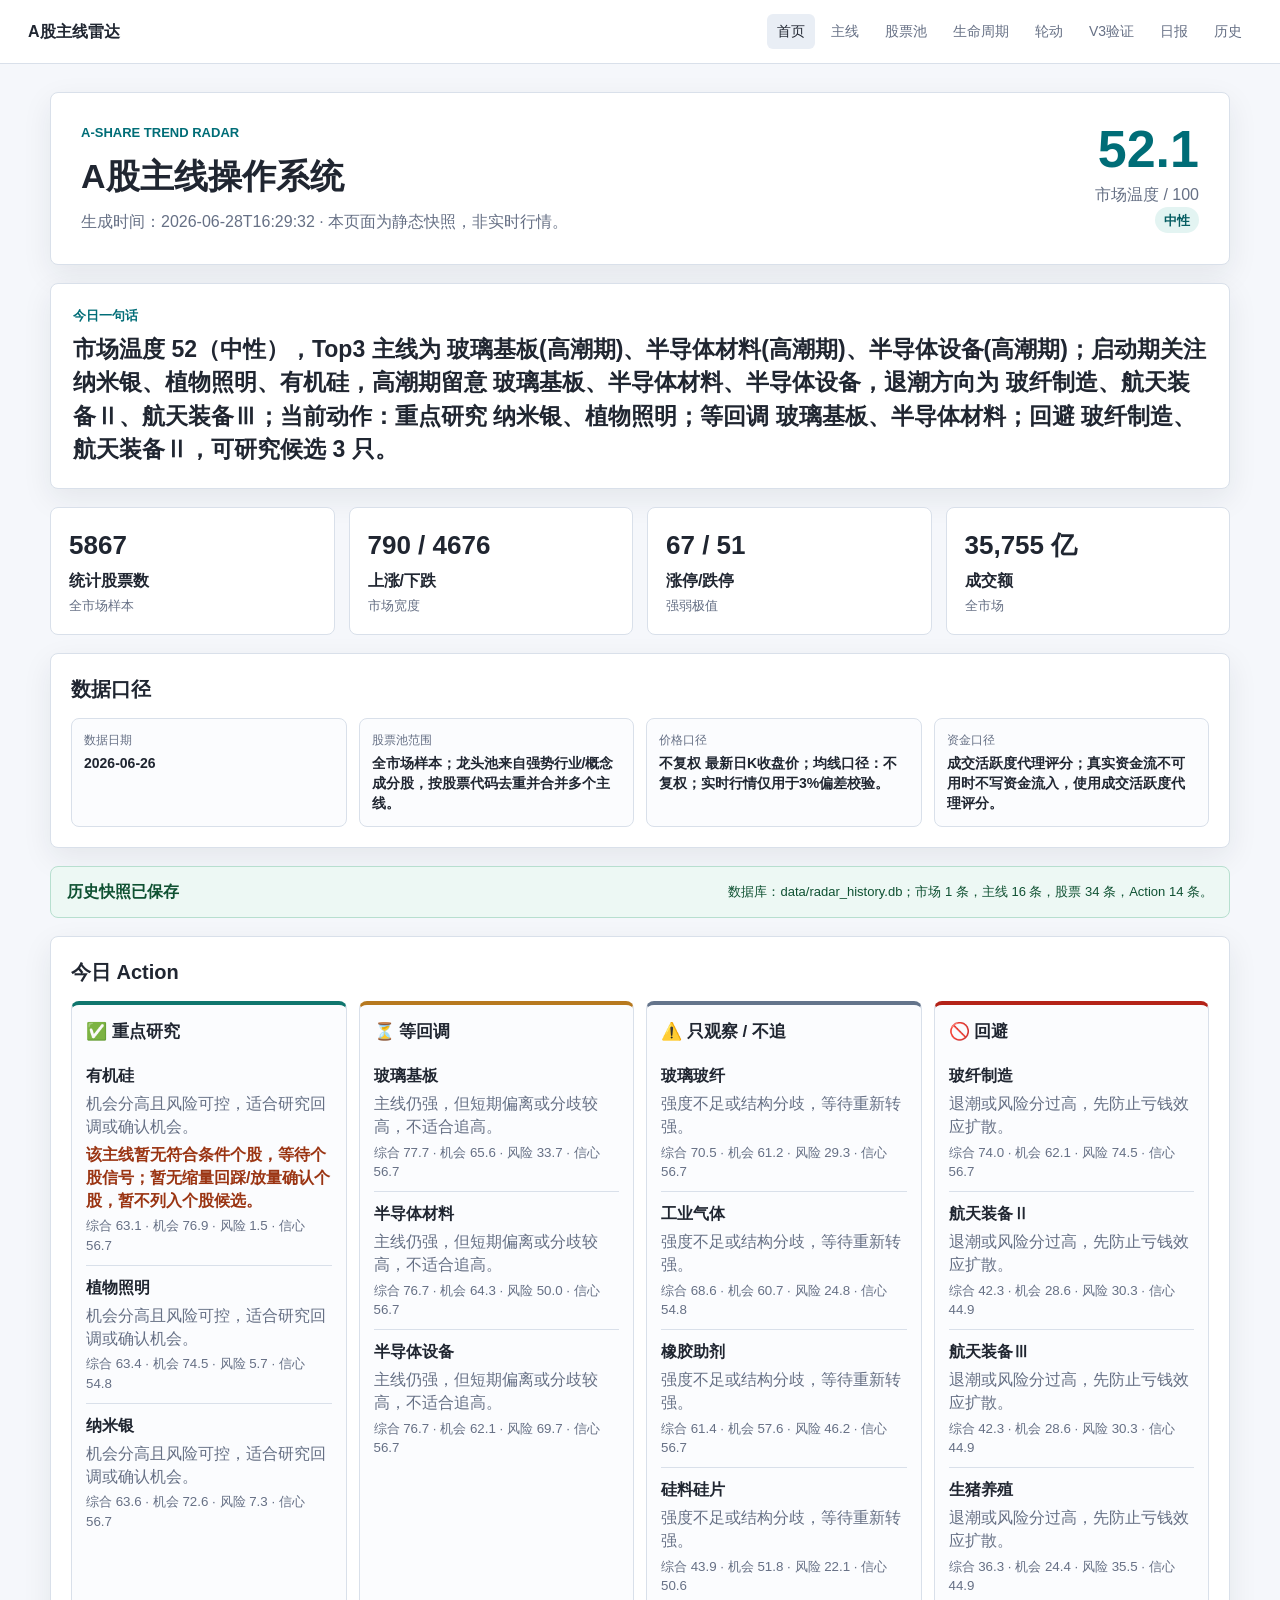
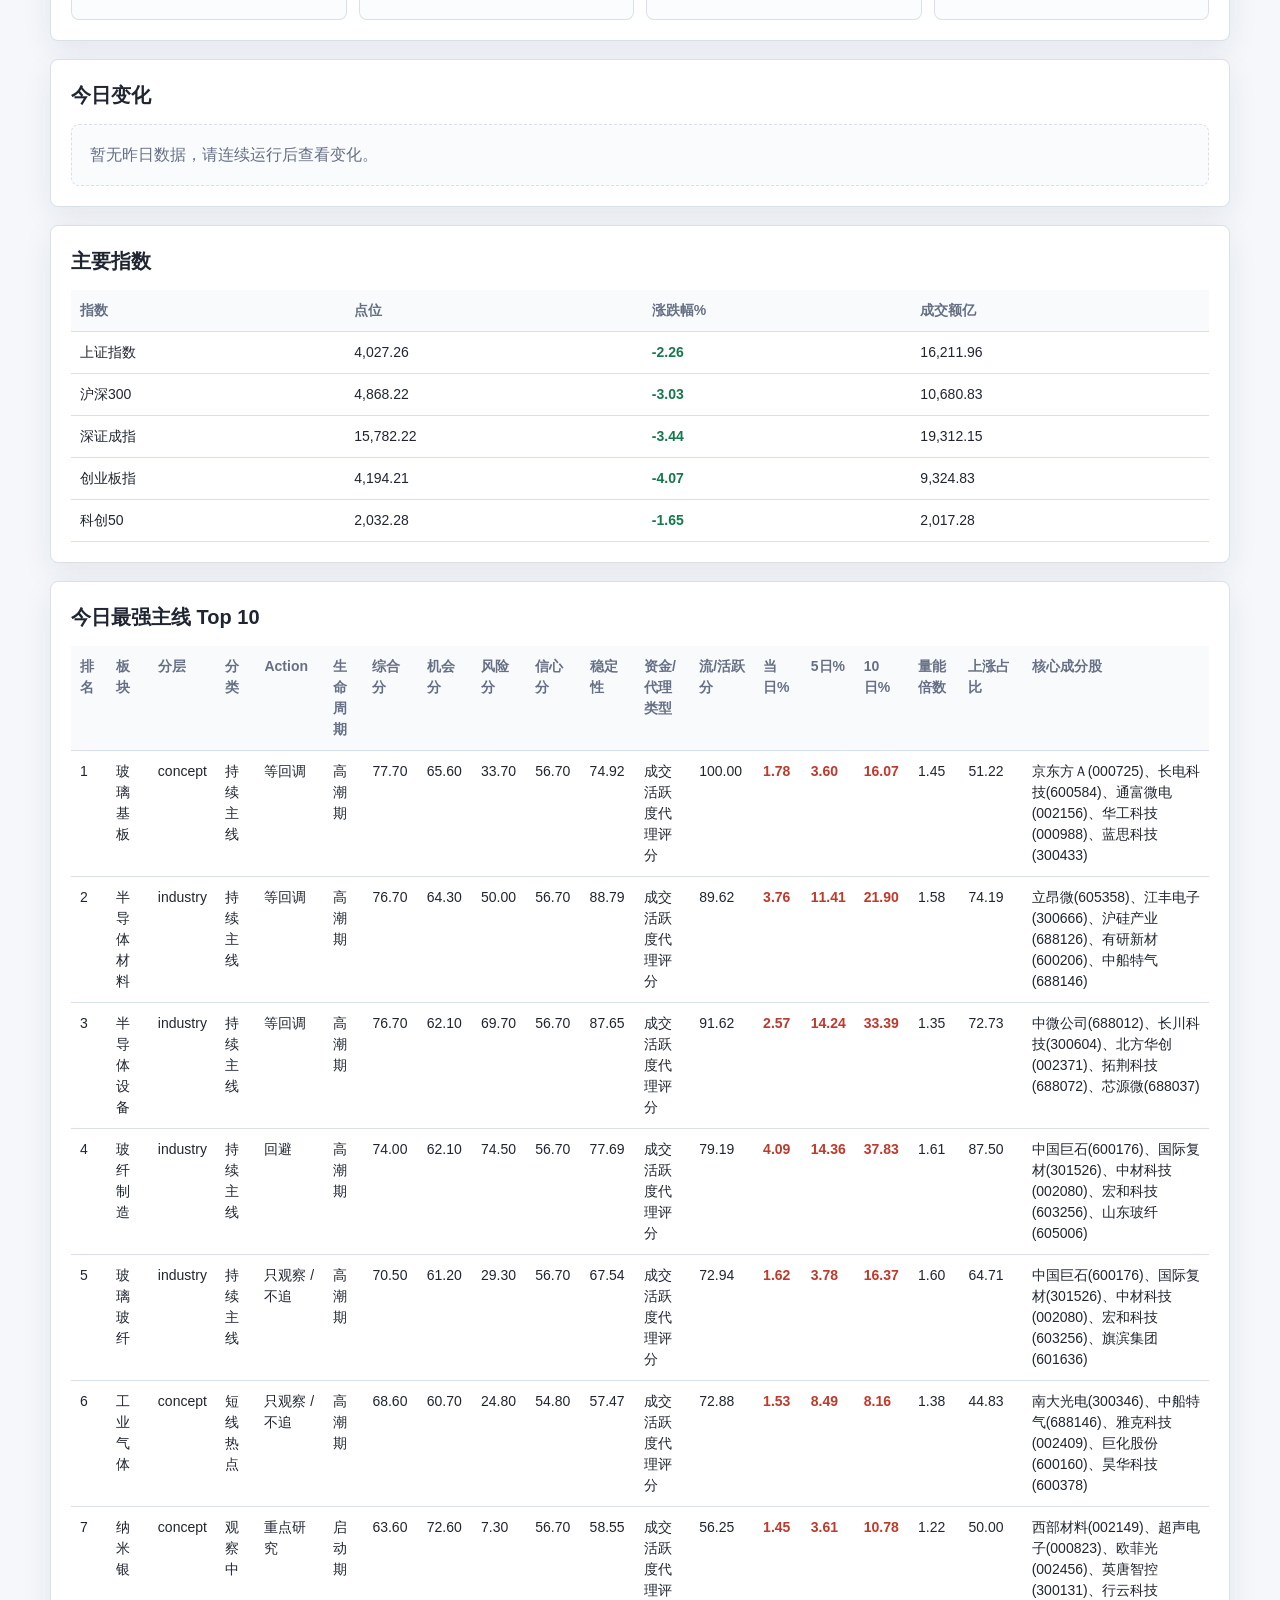
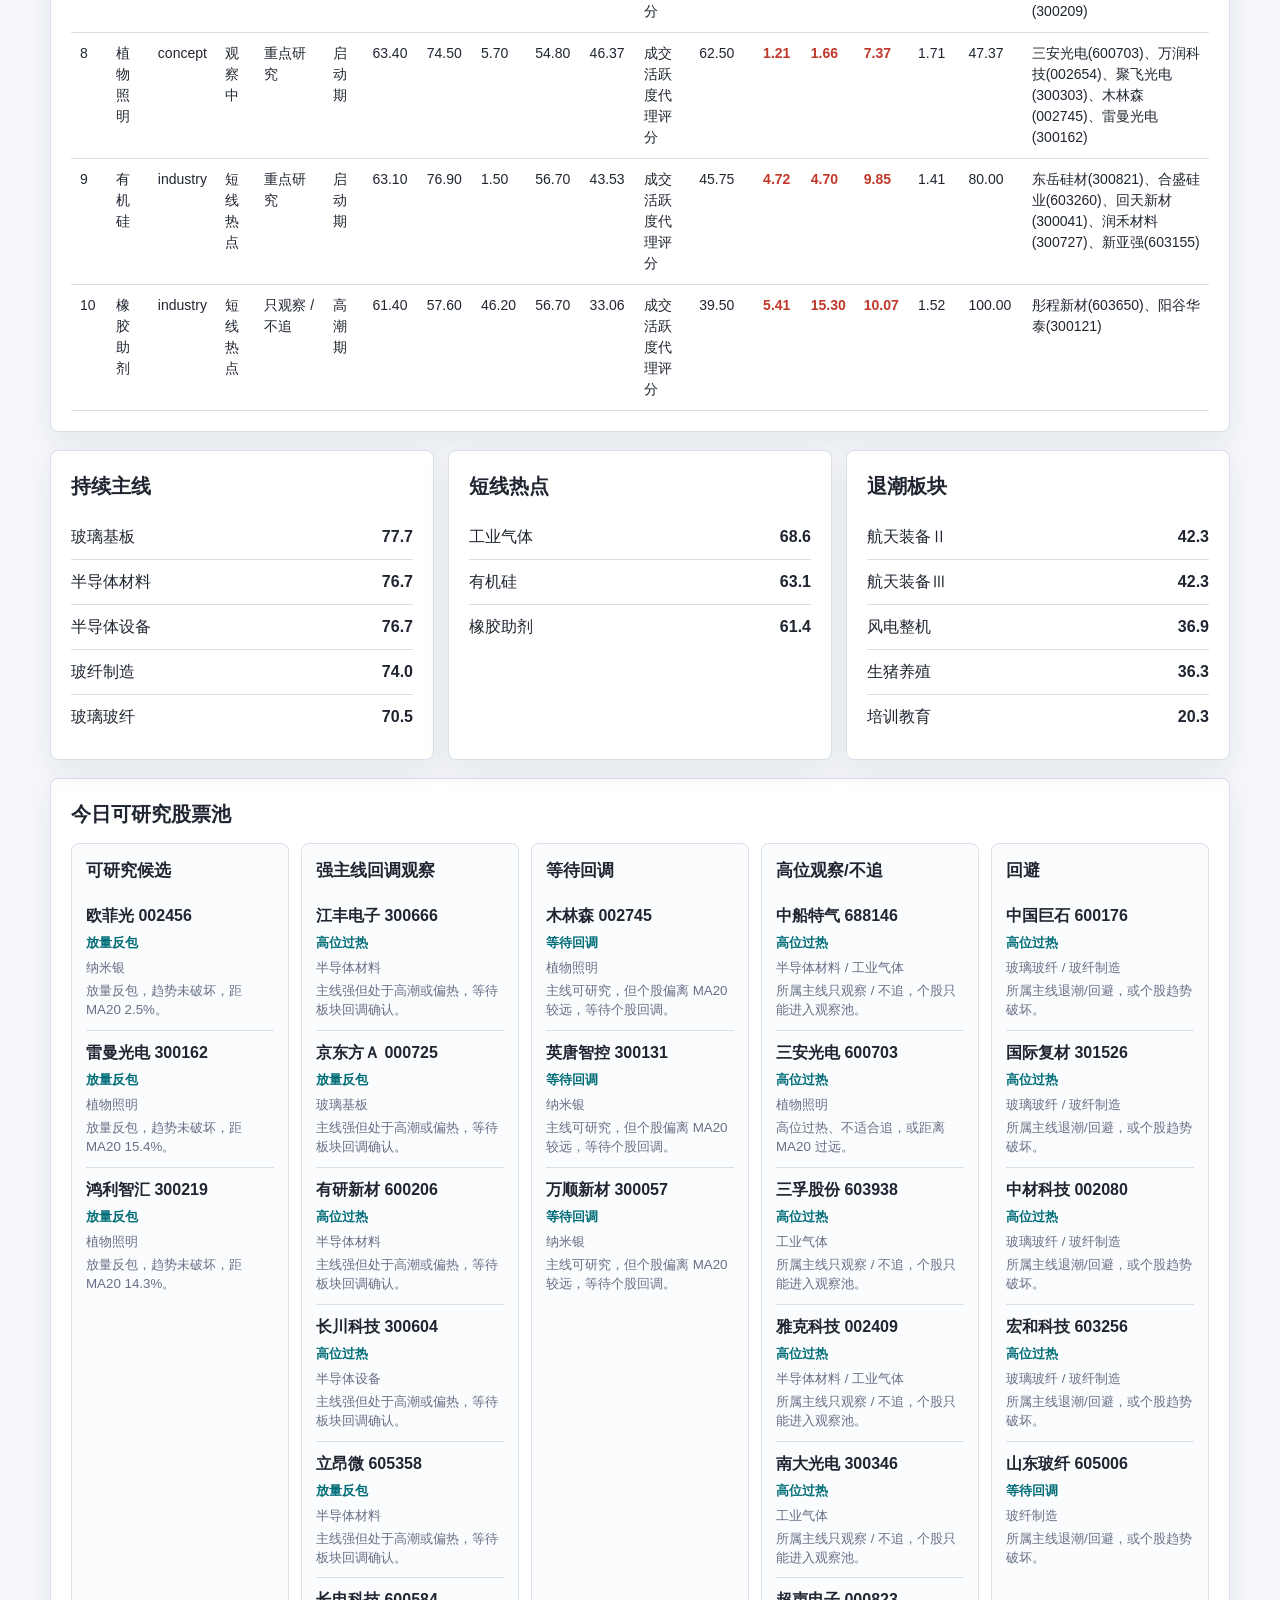
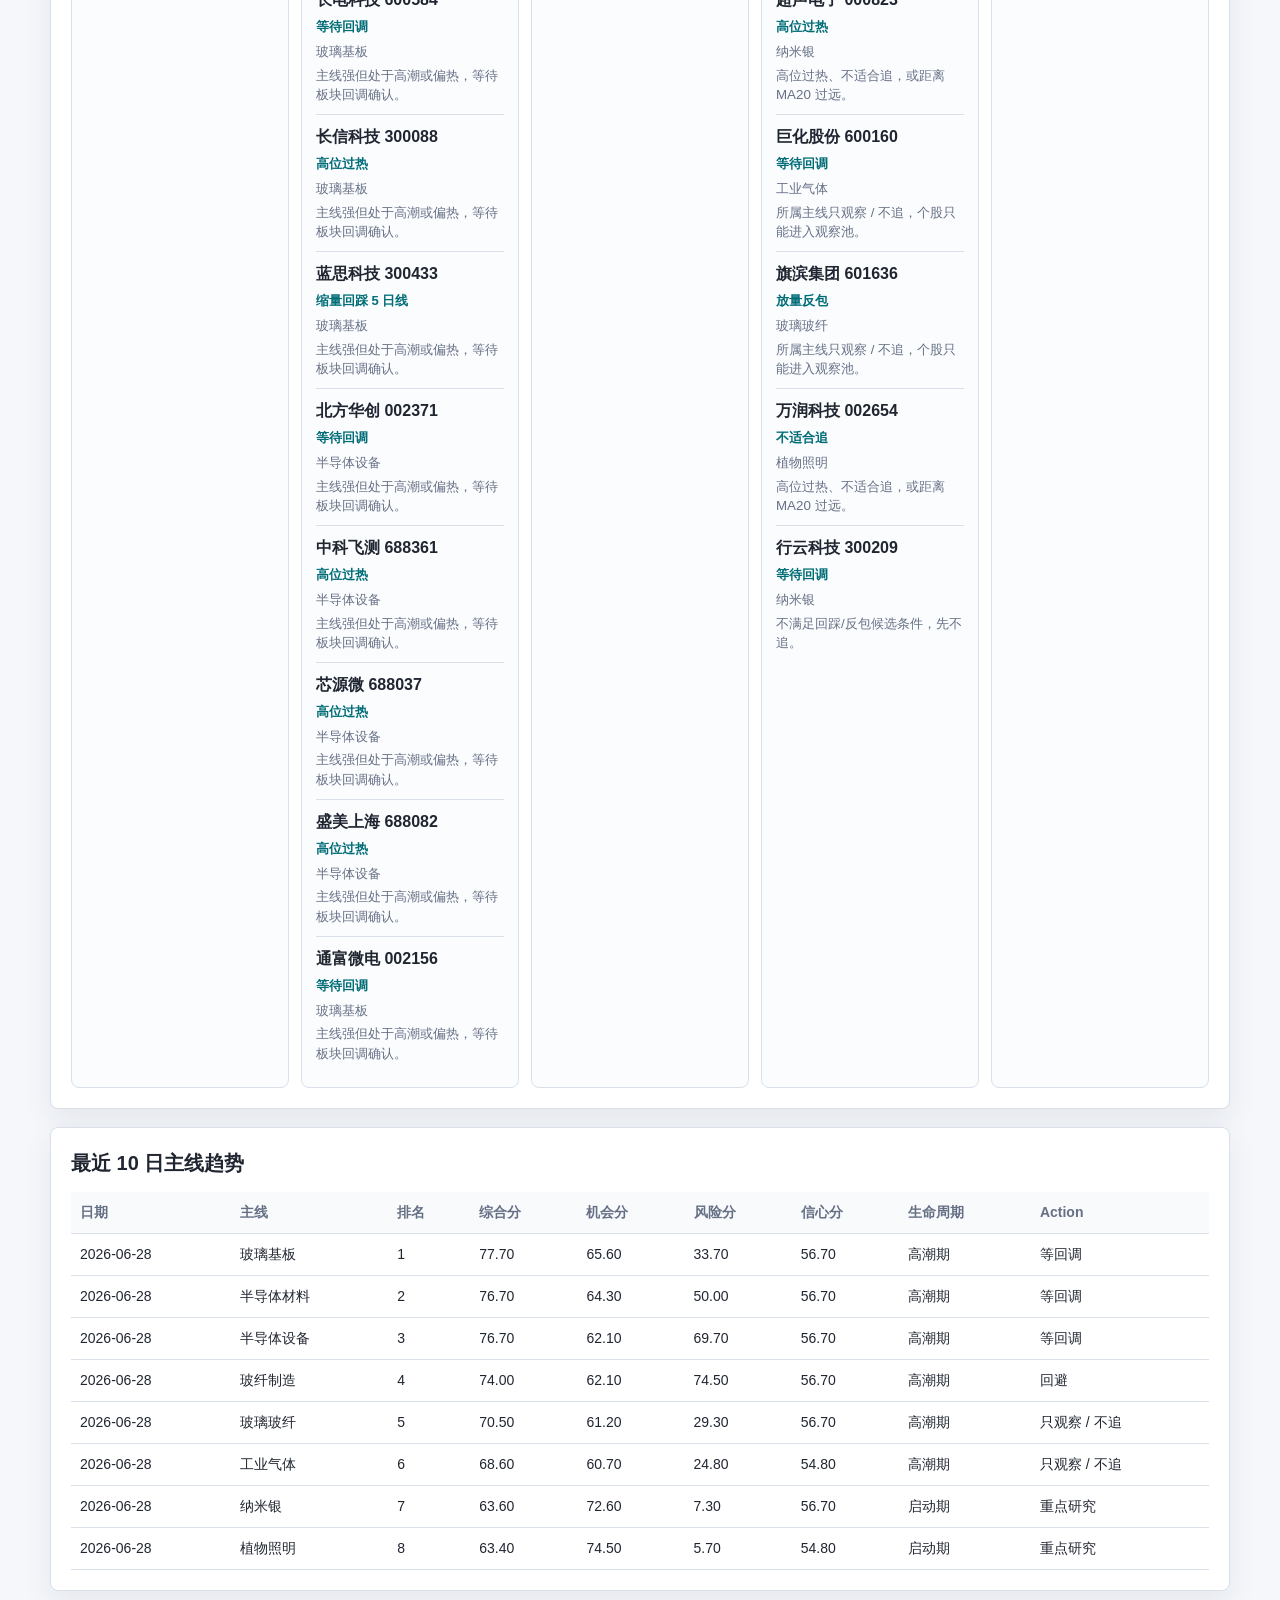
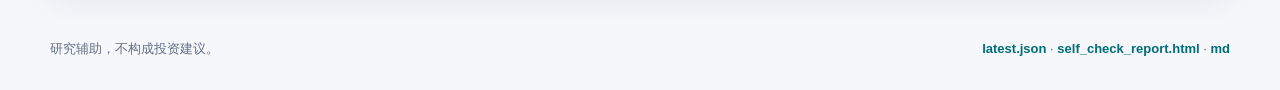
==== commit eaebf330: "Enforce final stock pool action checks" ====
--- a/docs/index.html
+++ b/docs/index.html
@@ -16,7 +16,7 @@
       <div>
         <p class="eyebrow">A-Share Trend Radar</p>
         <h1>A股主线操作系统</h1>
-        <p class="muted">生成时间：2026-06-28T14:35:23 · 本页面为静态快照，非实时行情。</p>
+        <p class="muted">生成时间：2026-06-28T16:29:32 · 本页面为静态快照，非实时行情。</p>
       </div>
       <div class="temperature">
         <div class="temperature-score">52.1</div>
@@ -572,7 +572,7 @@
     </main>
   <footer>
     <span>研究辅助，不构成投资建议。</span>
-    <span><a href="data/latest.json">latest.json</a> · <a href="self_check_report.md">self_check_report.md</a></span>
+    <span><a href="data/latest.json">latest.json</a> · <a href="self_check_report.html">self_check_report.html</a> · <a href="self_check_report.md">md</a></span>
   </footer>
 </body>
 </html>
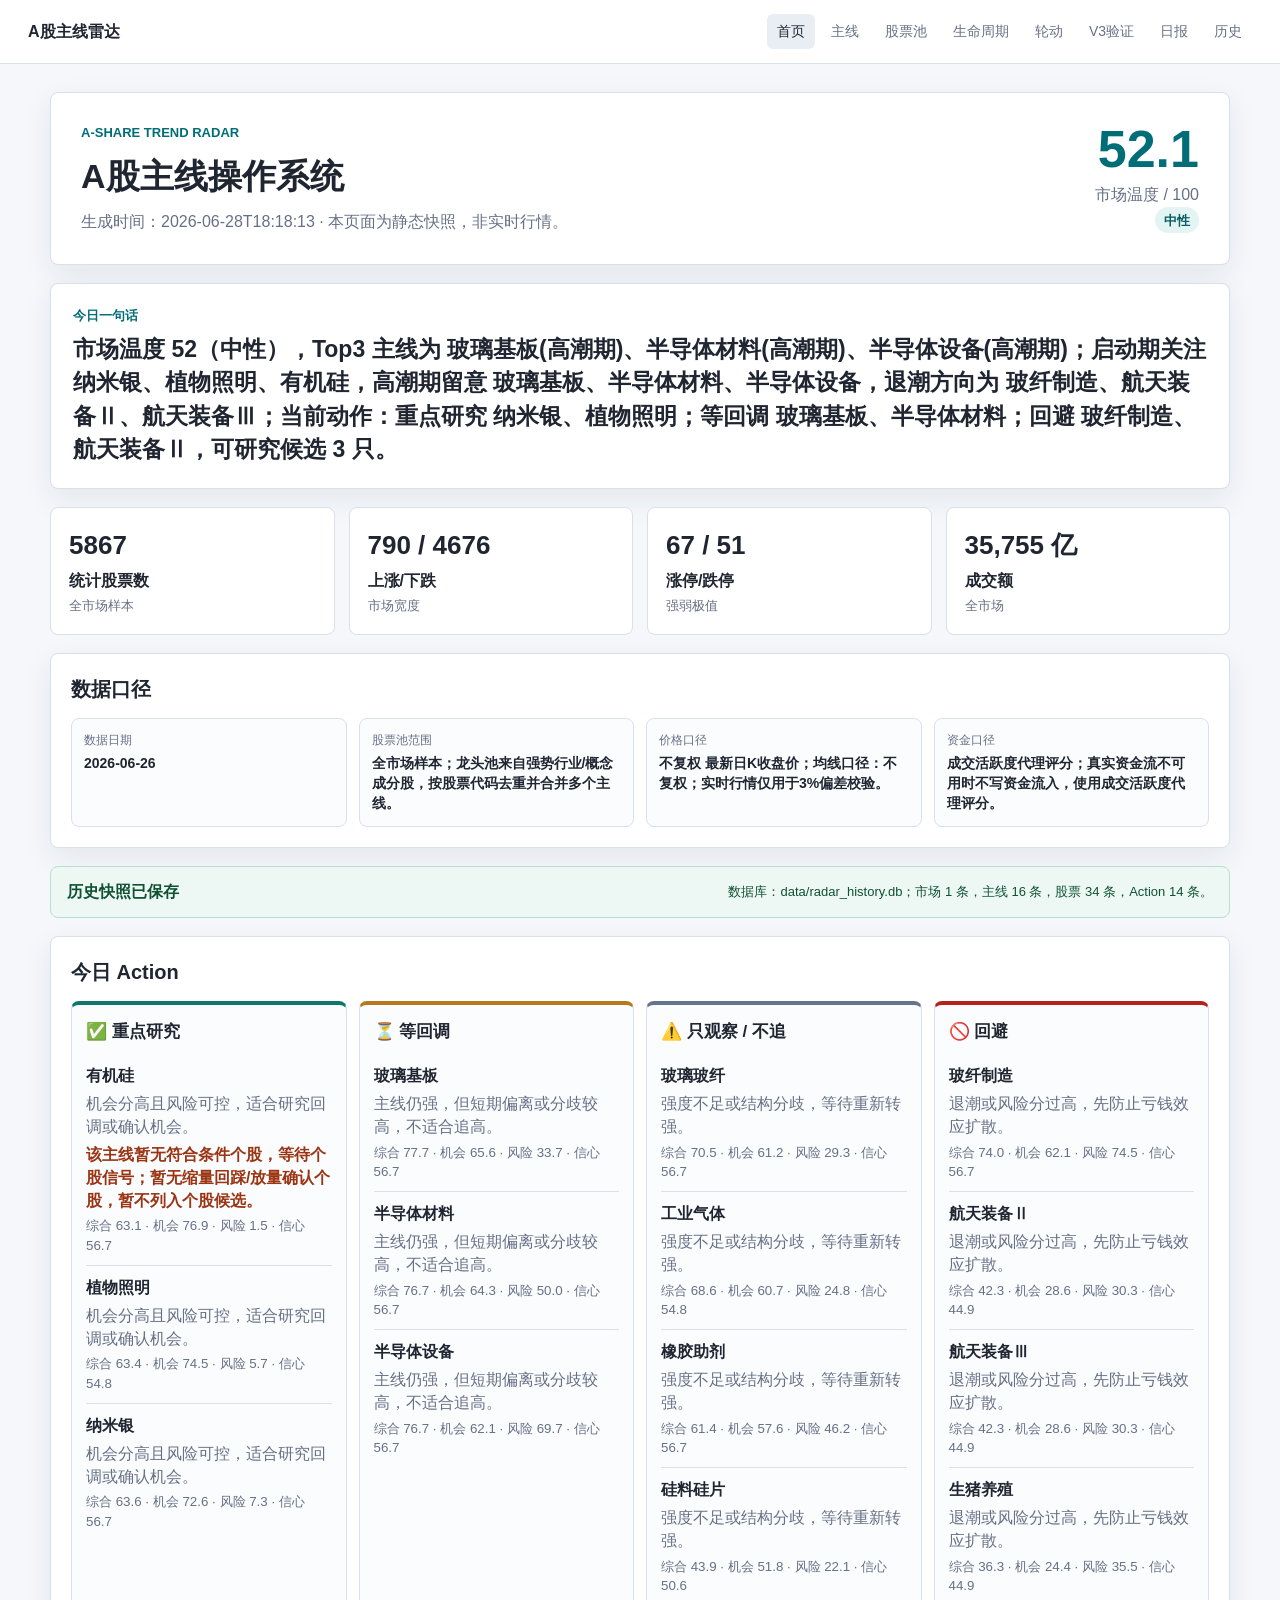
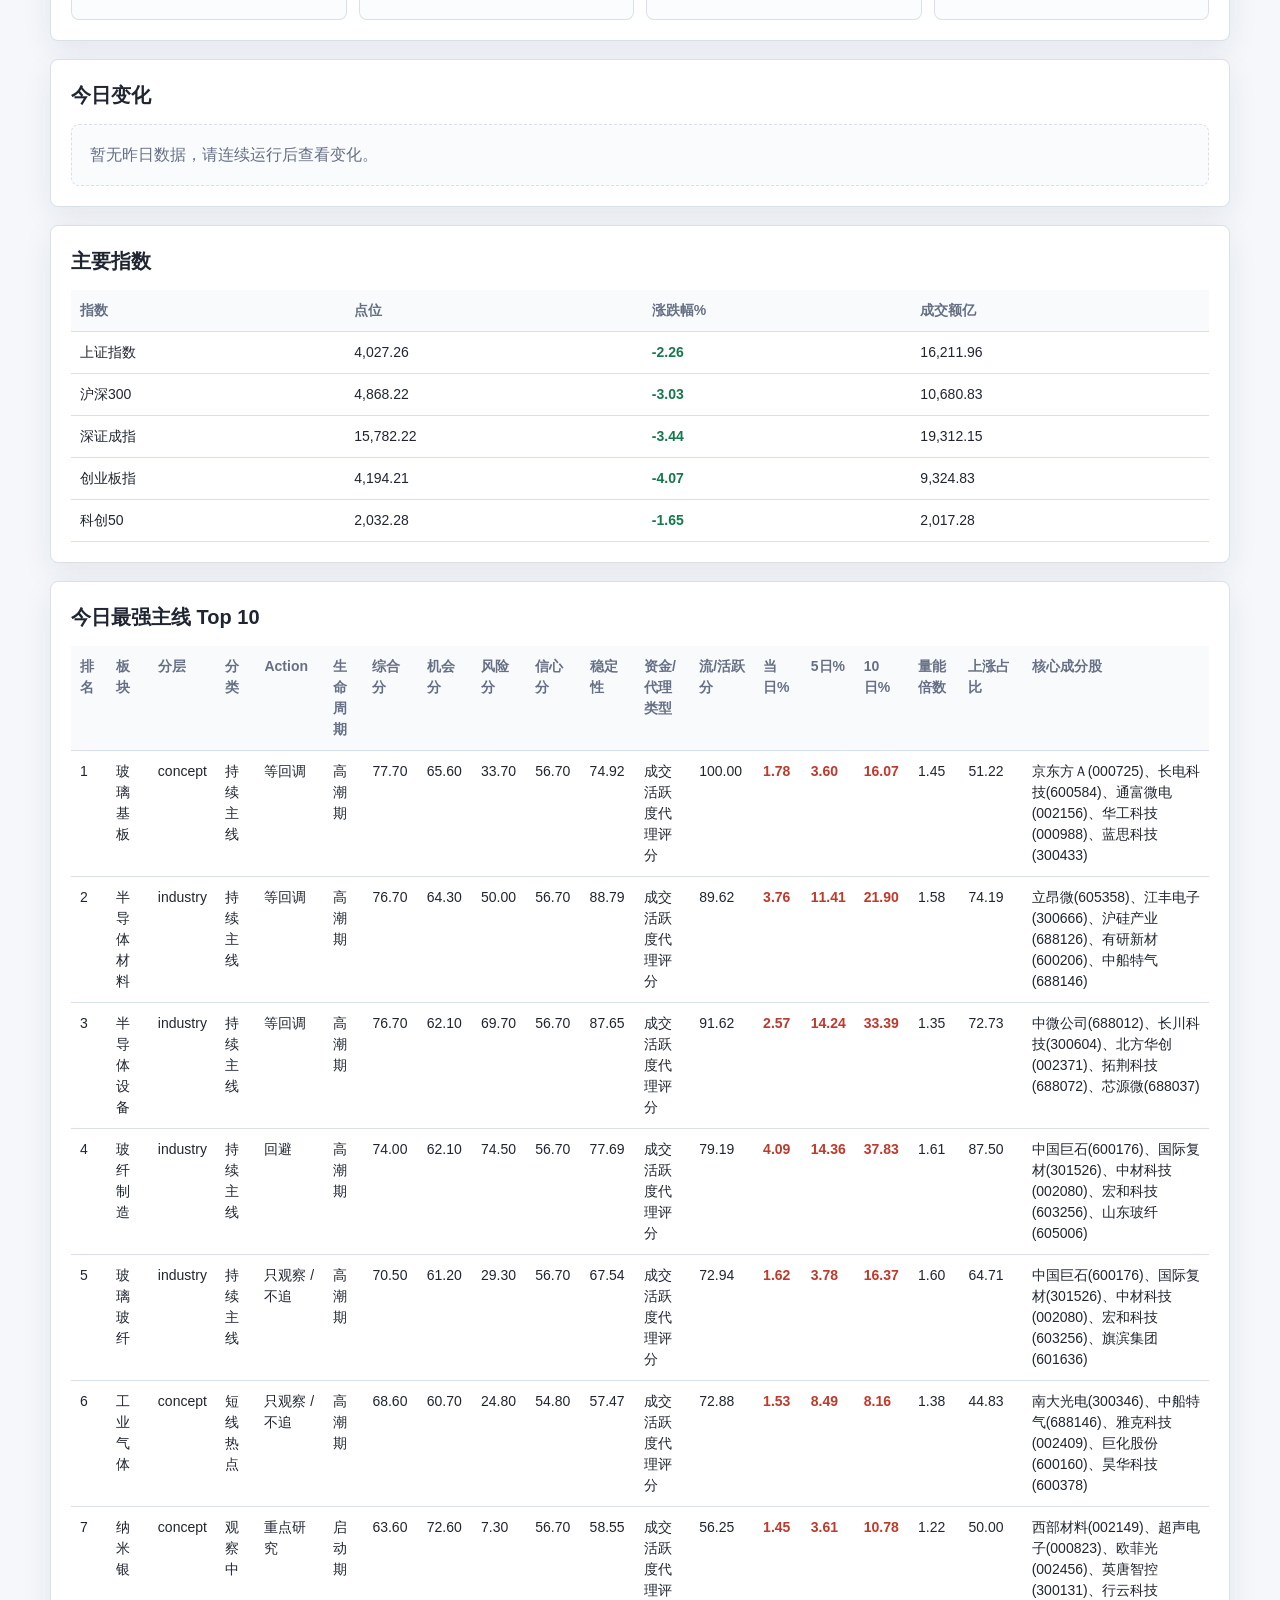
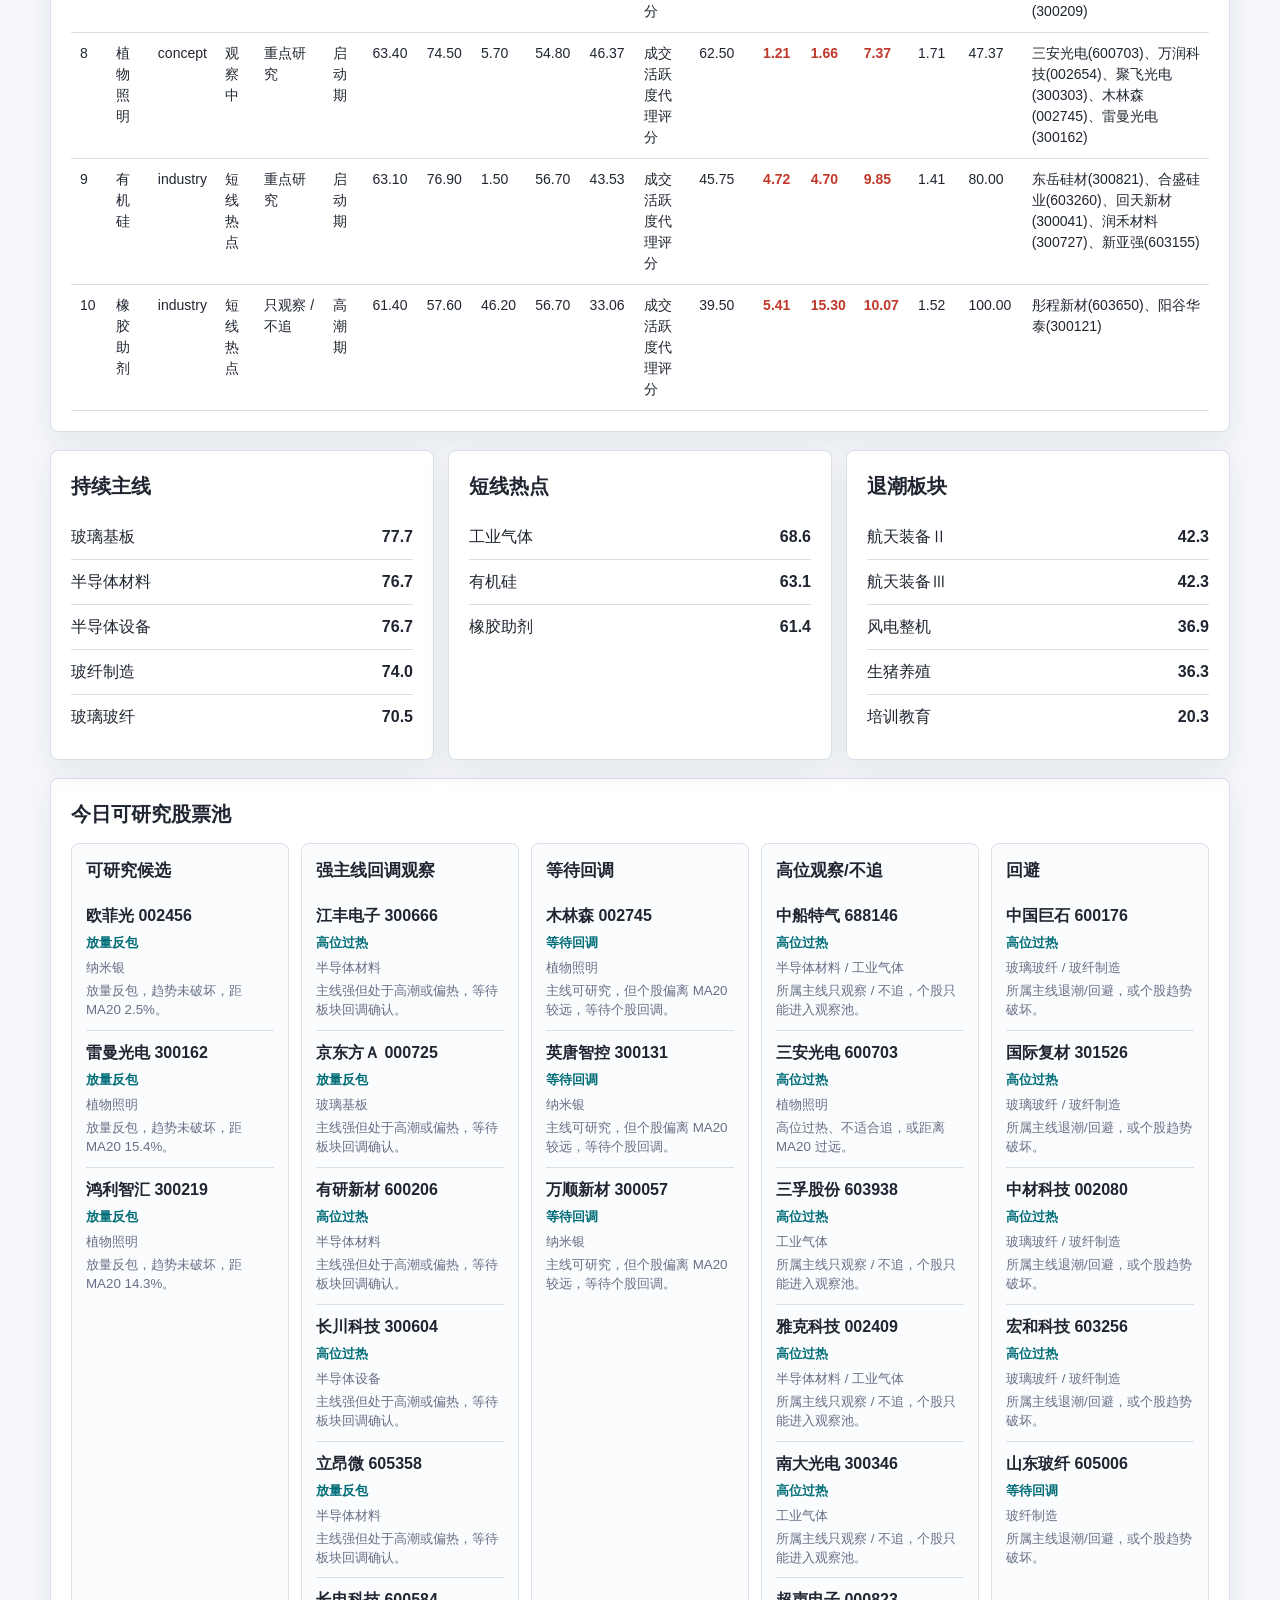
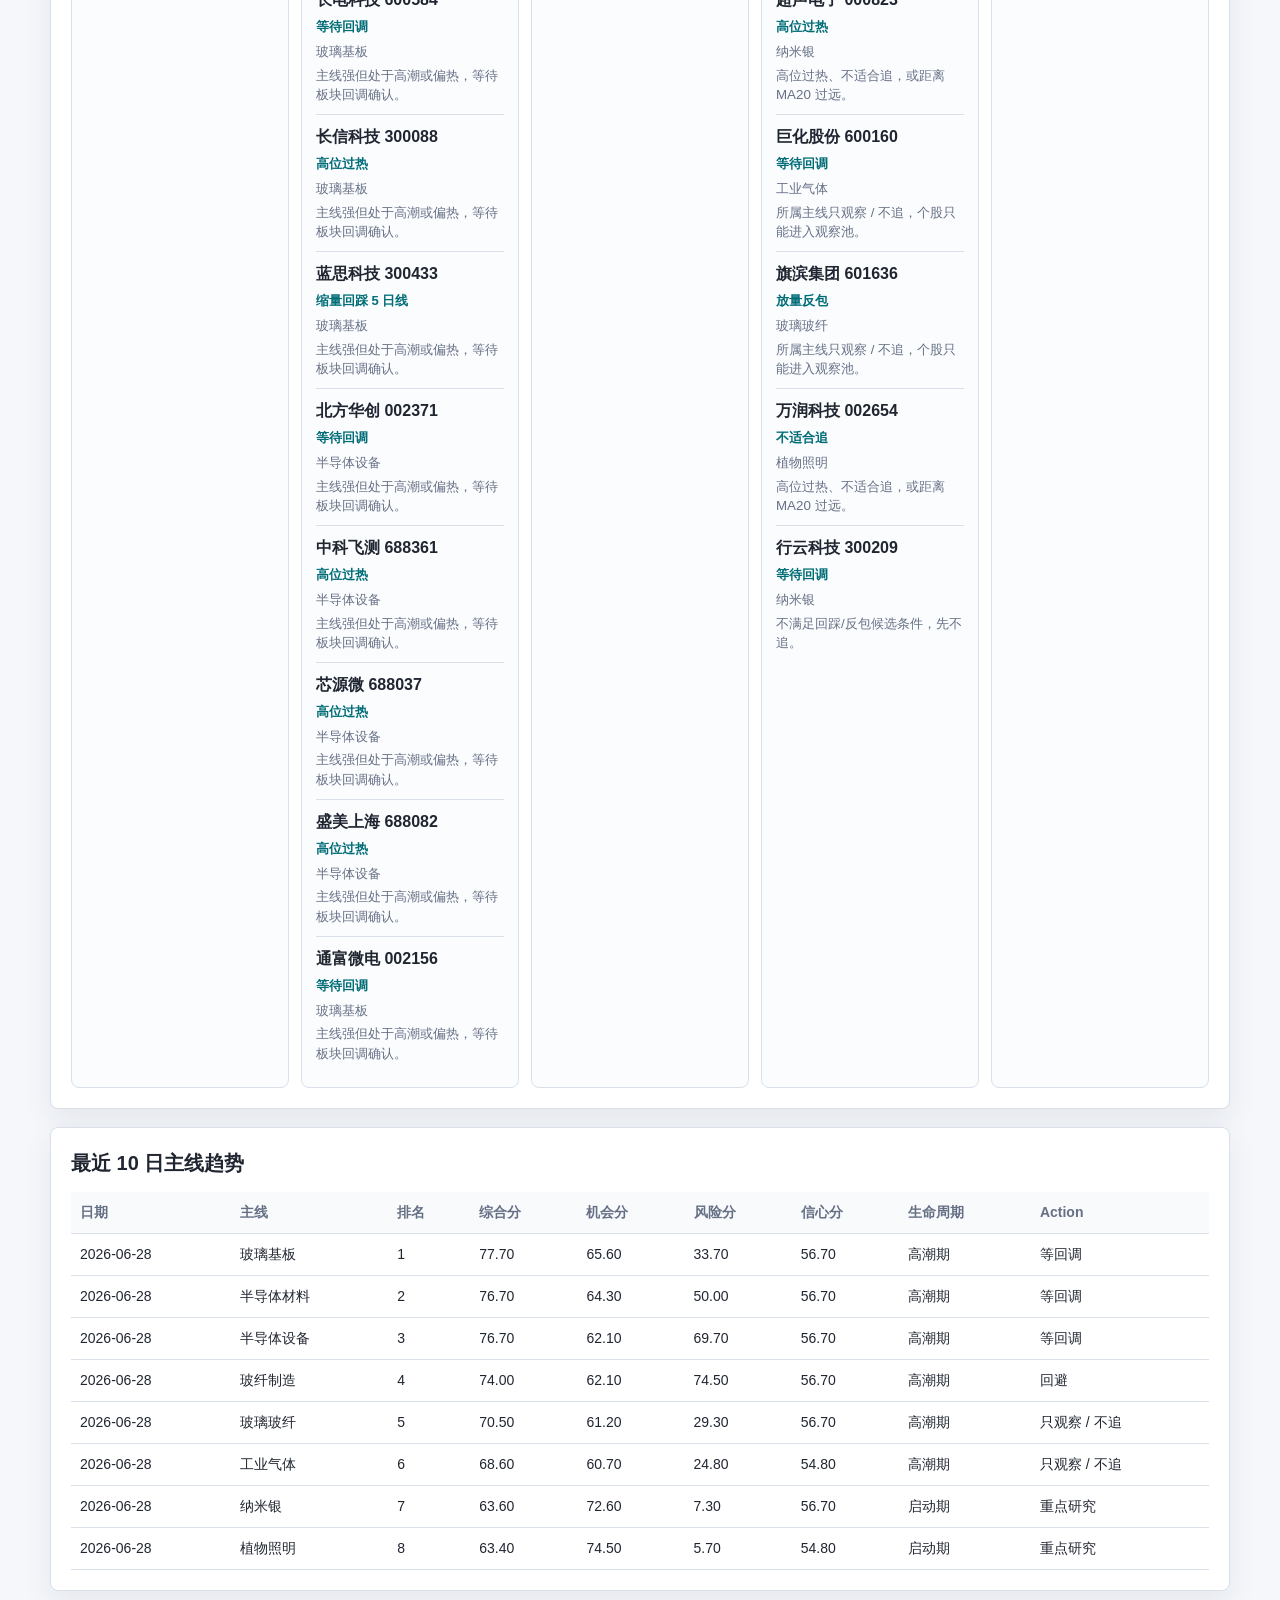
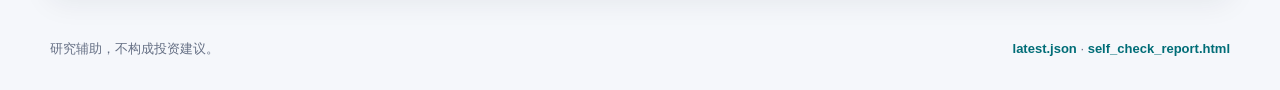
==== commit 7a581a40: "Verify final published index snapshot" ====
--- a/docs/index.html
+++ b/docs/index.html
@@ -16,7 +16,7 @@
       <div>
         <p class="eyebrow">A-Share Trend Radar</p>
         <h1>A股主线操作系统</h1>
-        <p class="muted">生成时间：2026-06-28T16:29:32 · 本页面为静态快照，非实时行情。</p>
+        <p class="muted">生成时间：2026-06-28T18:18:13 · 本页面为静态快照，非实时行情。</p>
       </div>
       <div class="temperature">
         <div class="temperature-score">52.1</div>
@@ -572,7 +572,7 @@
     </main>
   <footer>
     <span>研究辅助，不构成投资建议。</span>
-    <span><a href="data/latest.json">latest.json</a> · <a href="self_check_report.html">self_check_report.html</a> · <a href="self_check_report.md">md</a></span>
+    <span><a href="data/latest.json">latest.json</a> · <a href="self_check_report.html">self_check_report.html</a></span>
   </footer>
 </body>
 </html>
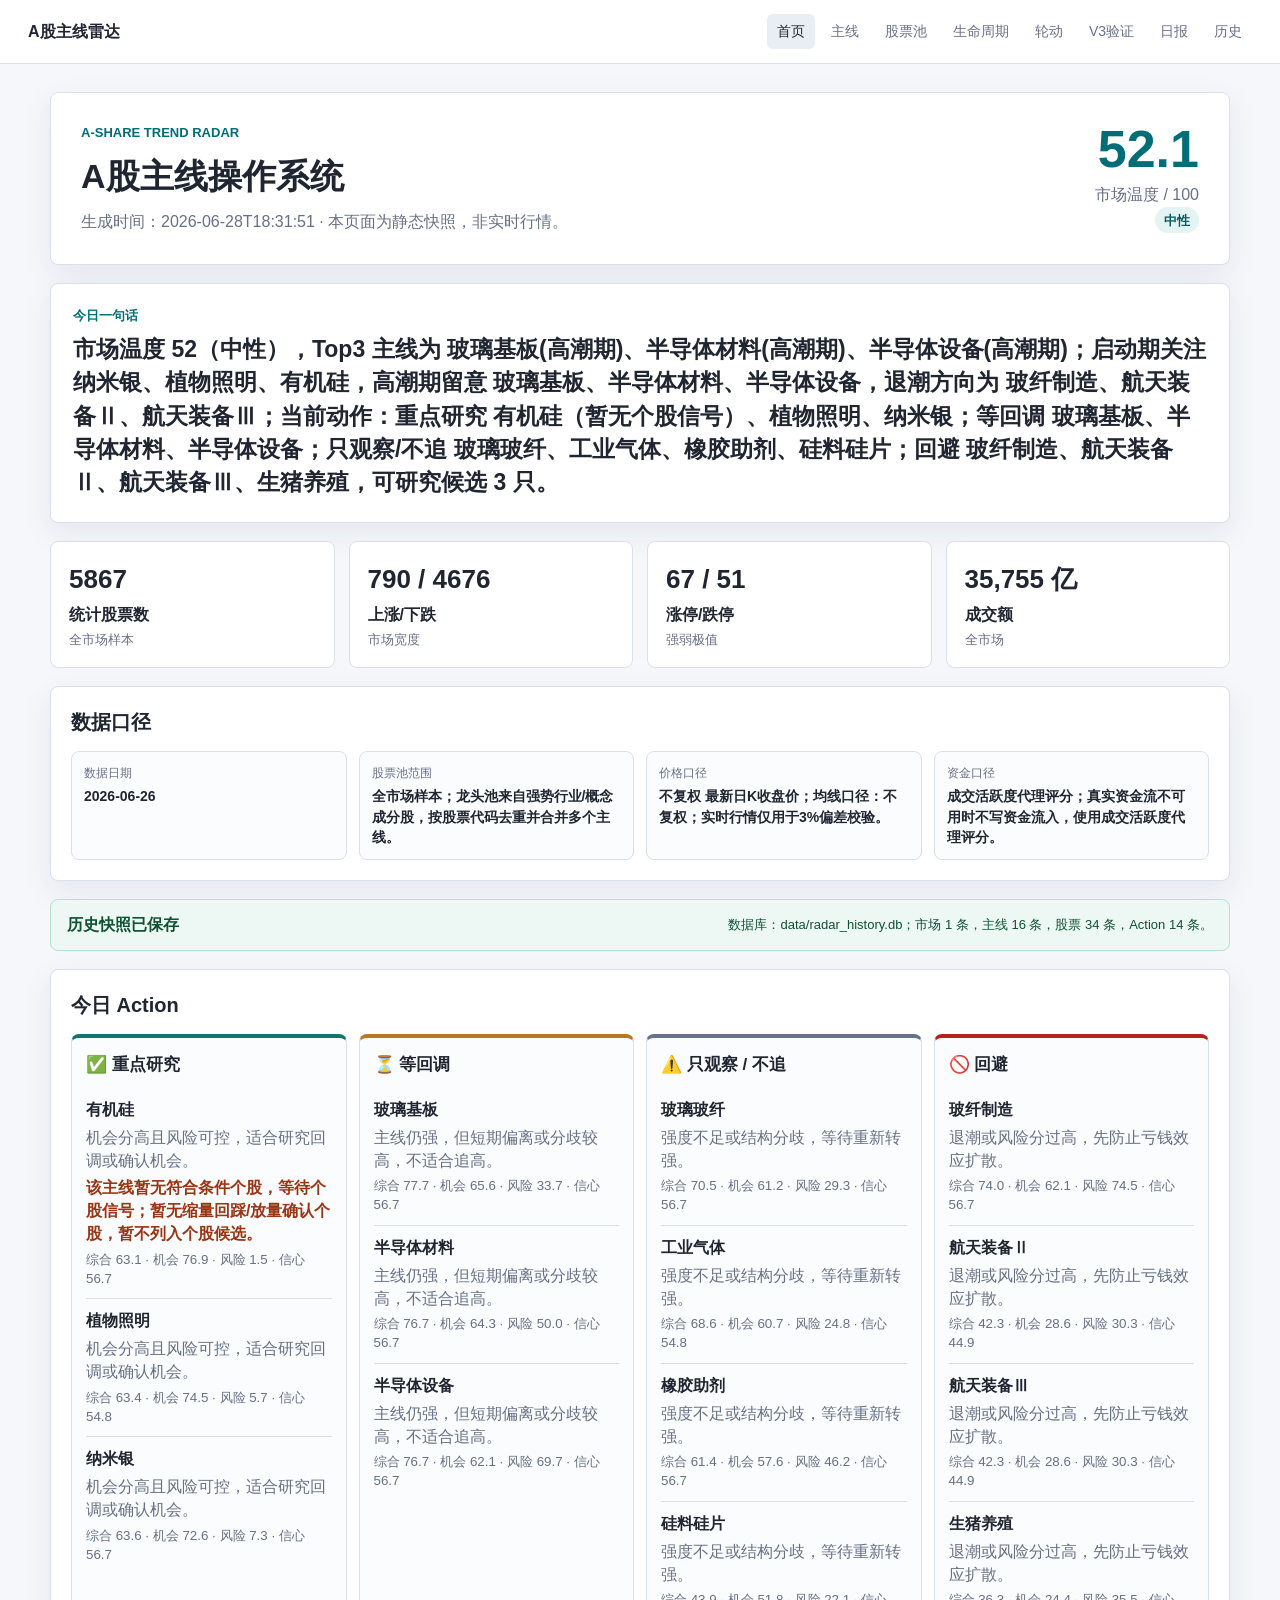
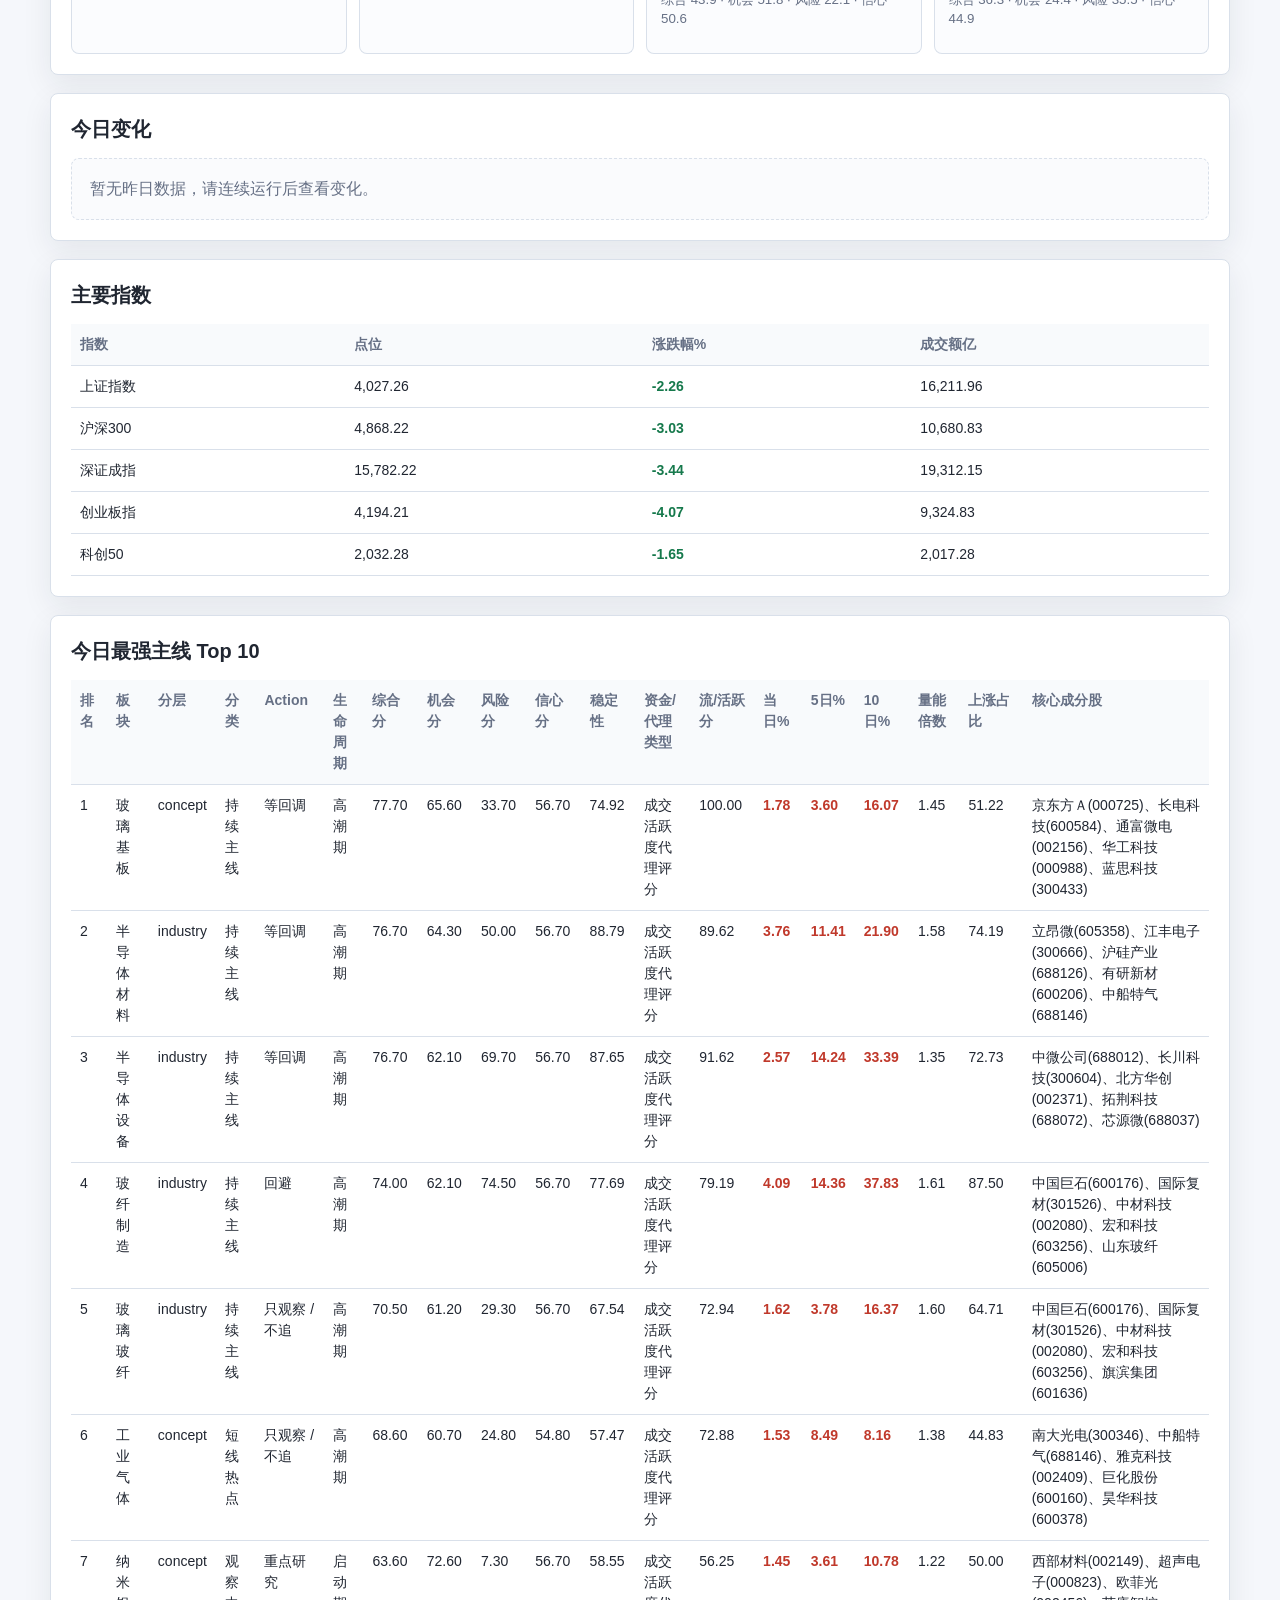
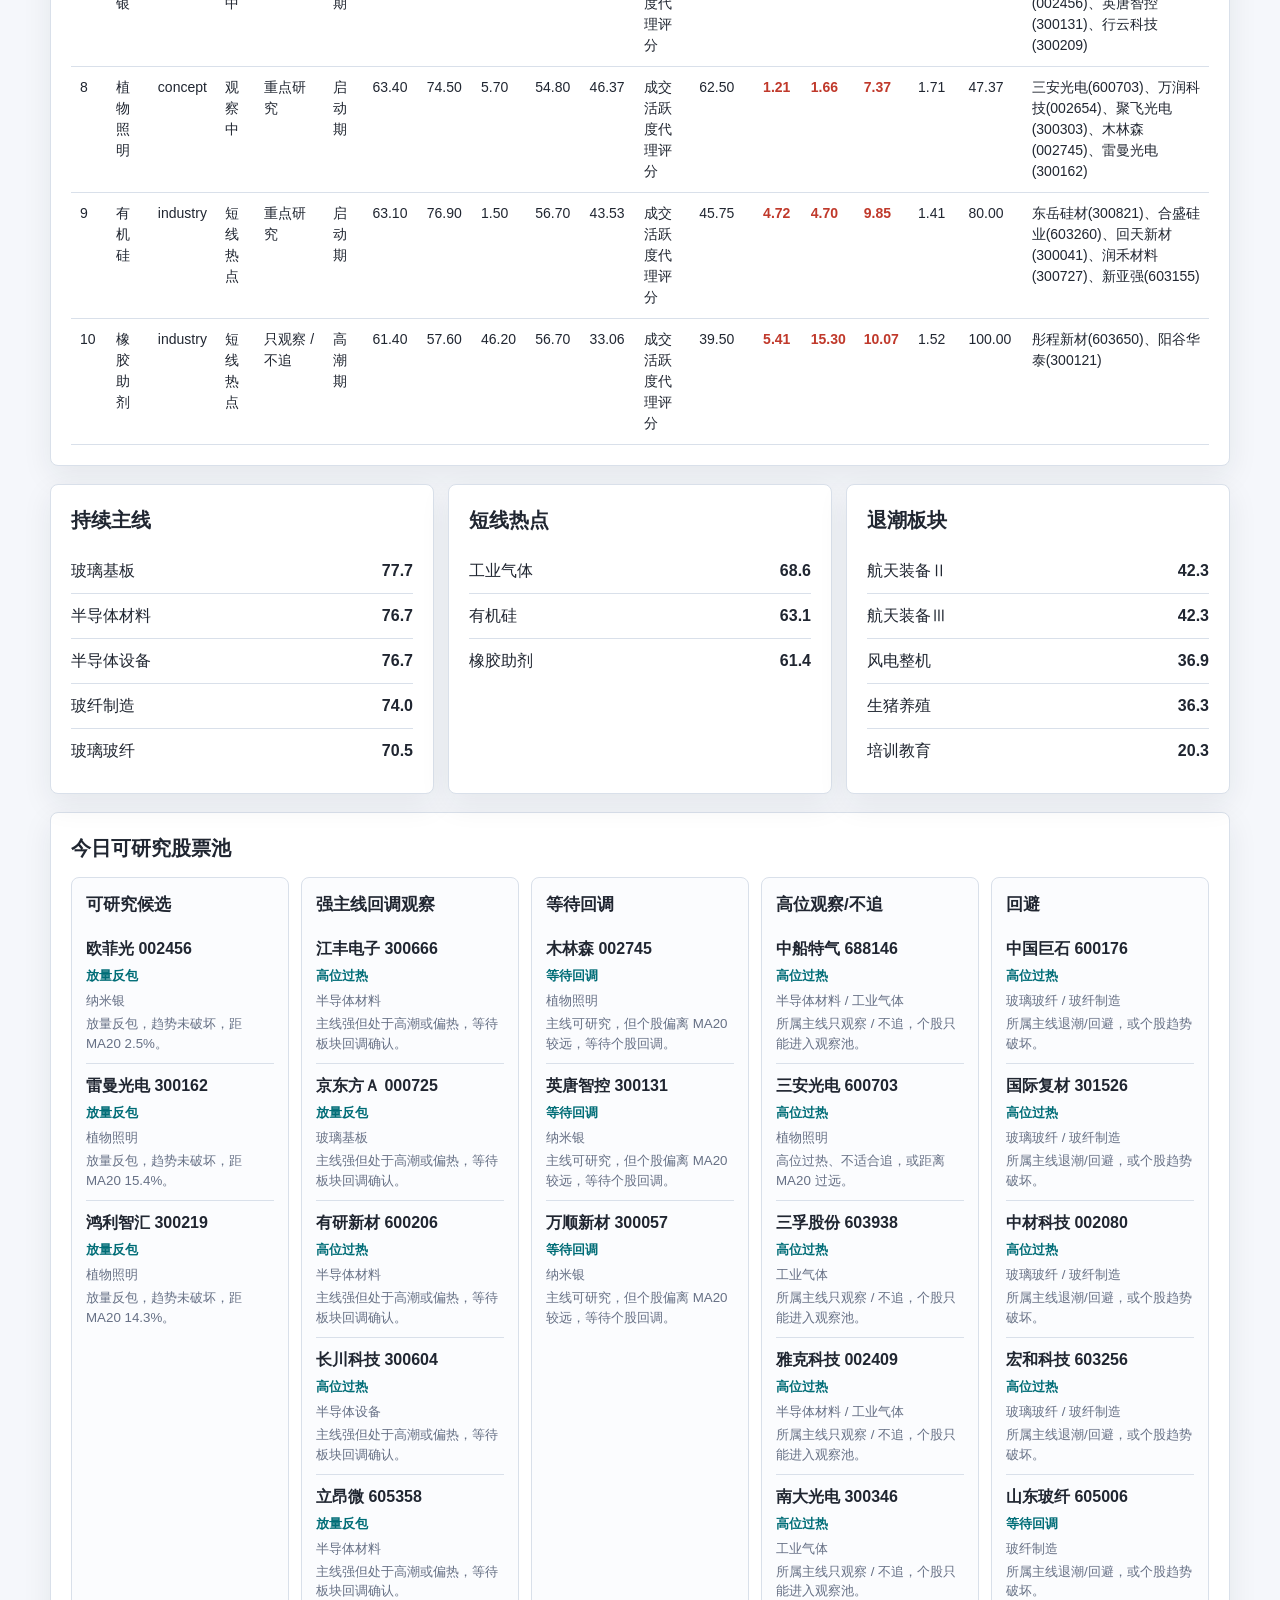
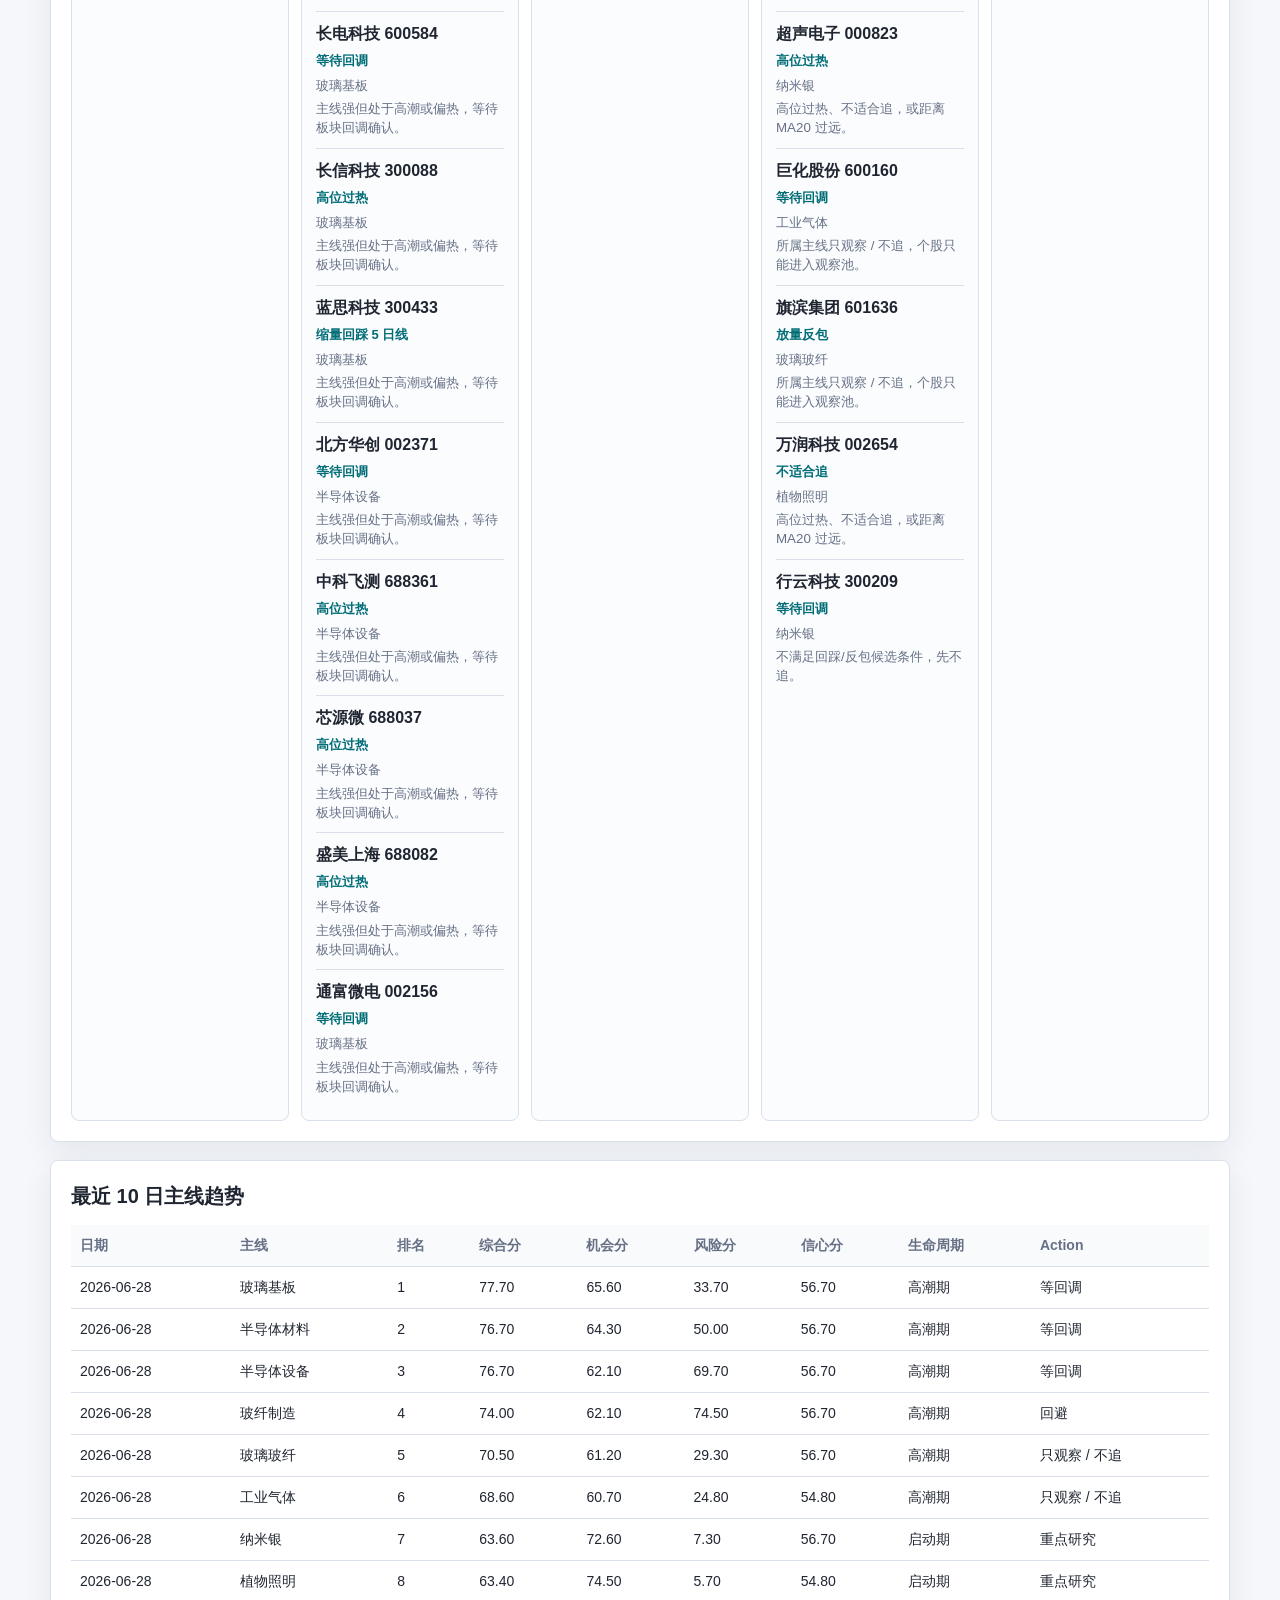
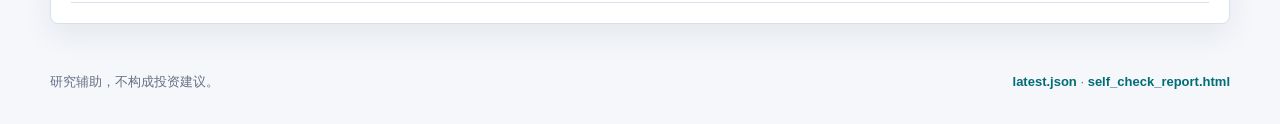
==== commit 91abf147: "Align final page action rendering" ====
--- a/docs/index.html
+++ b/docs/index.html
@@ -16,7 +16,7 @@
       <div>
         <p class="eyebrow">A-Share Trend Radar</p>
         <h1>A股主线操作系统</h1>
-        <p class="muted">生成时间：2026-06-28T18:18:13 · 本页面为静态快照，非实时行情。</p>
+        <p class="muted">生成时间：2026-06-28T18:31:51 · 本页面为静态快照，非实时行情。</p>
       </div>
       <div class="temperature">
         <div class="temperature-score">52.1</div>
@@ -26,7 +26,7 @@
     </section>
     <section class="decision-card one-line">
       <p class="eyebrow">今日一句话</p>
-      <h2>市场温度 52（中性），Top3 主线为 玻璃基板(高潮期)、半导体材料(高潮期)、半导体设备(高潮期)；启动期关注 纳米银、植物照明、有机硅，高潮期留意 玻璃基板、半导体材料、半导体设备，退潮方向为 玻纤制造、航天装备Ⅱ、航天装备Ⅲ；当前动作：重点研究 纳米银、植物照明；等回调 玻璃基板、半导体材料；回避 玻纤制造、航天装备Ⅱ，可研究候选 3 只。</h2>
+      <h2>市场温度 52（中性），Top3 主线为 玻璃基板(高潮期)、半导体材料(高潮期)、半导体设备(高潮期)；启动期关注 纳米银、植物照明、有机硅，高潮期留意 玻璃基板、半导体材料、半导体设备，退潮方向为 玻纤制造、航天装备Ⅱ、航天装备Ⅲ；当前动作：重点研究 有机硅（暂无个股信号）、植物照明、纳米银；等回调 玻璃基板、半导体材料、半导体设备；只观察/不追 玻璃玻纤、工业气体、橡胶助剂、硅料硅片；回避 玻纤制造、航天装备Ⅱ、航天装备Ⅲ、生猪养殖，可研究候选 3 只。</h2>
     </section>
     <section class="summary-grid">
 
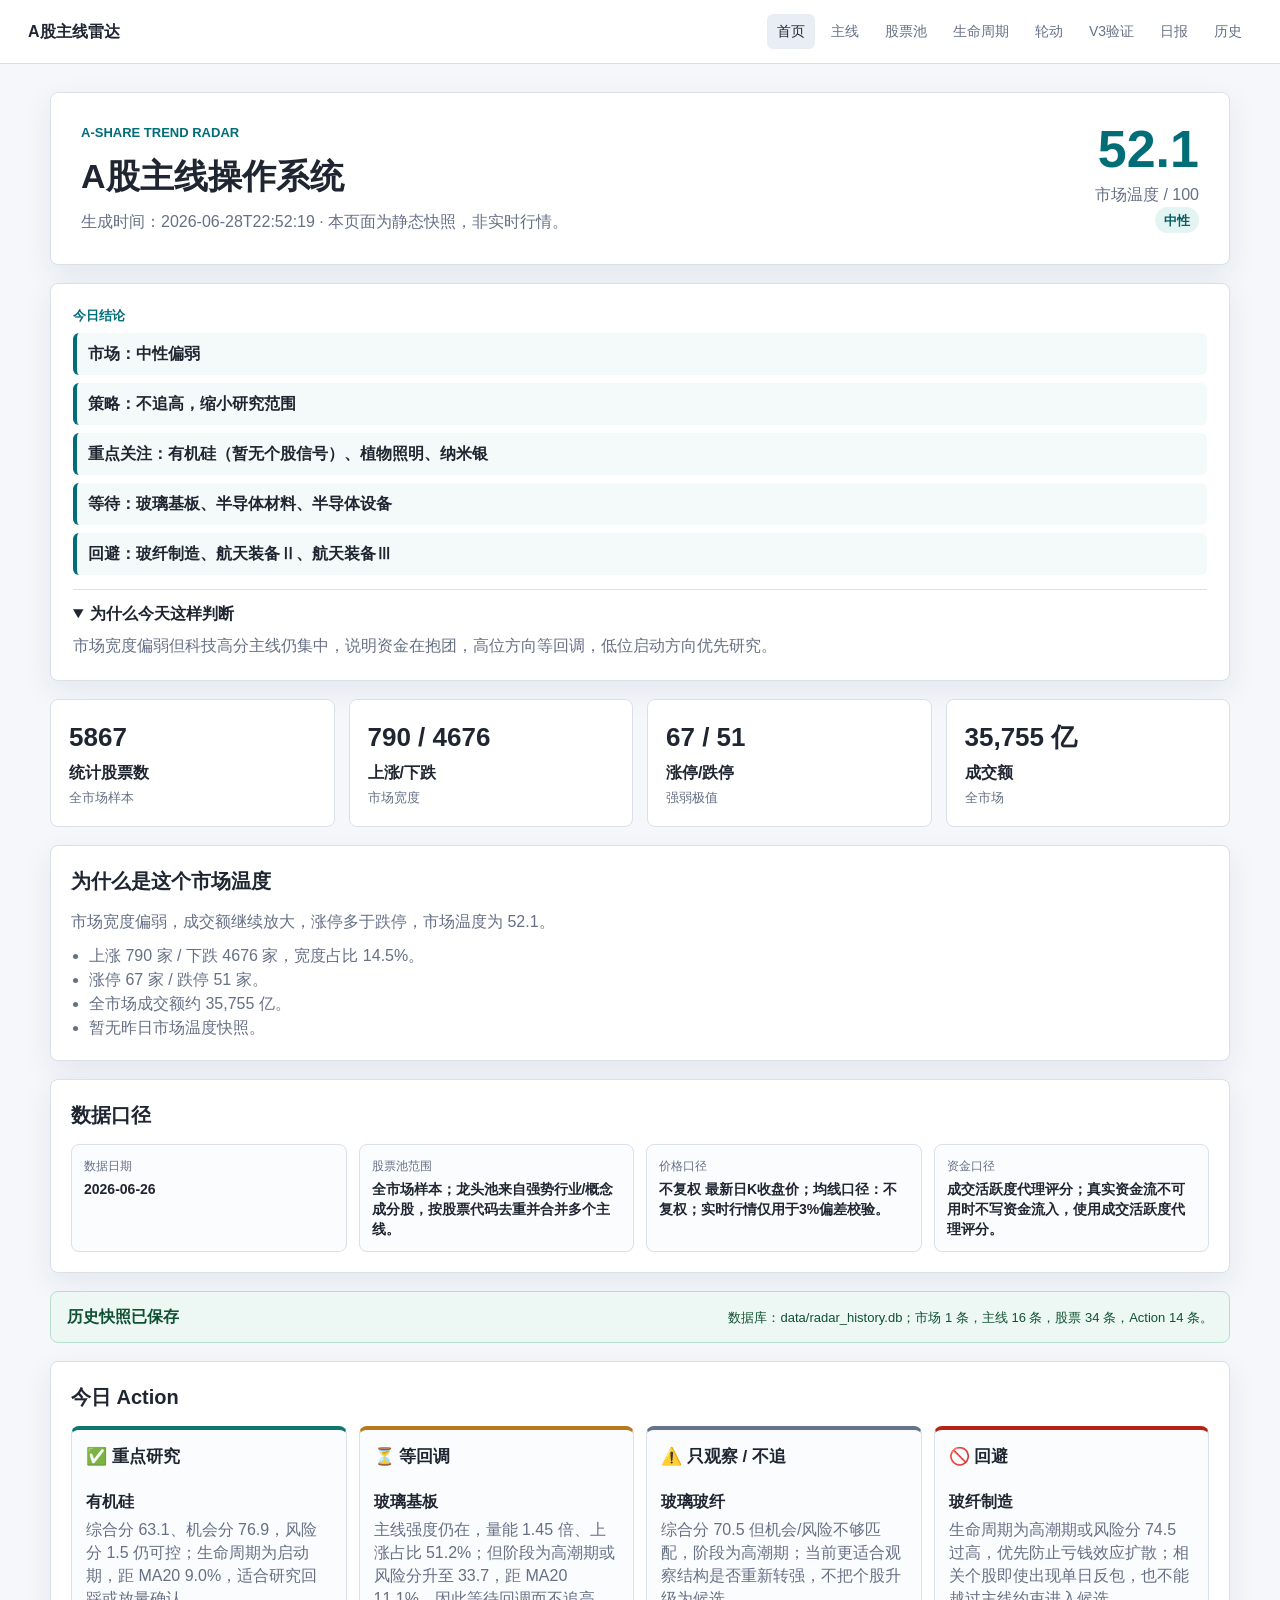
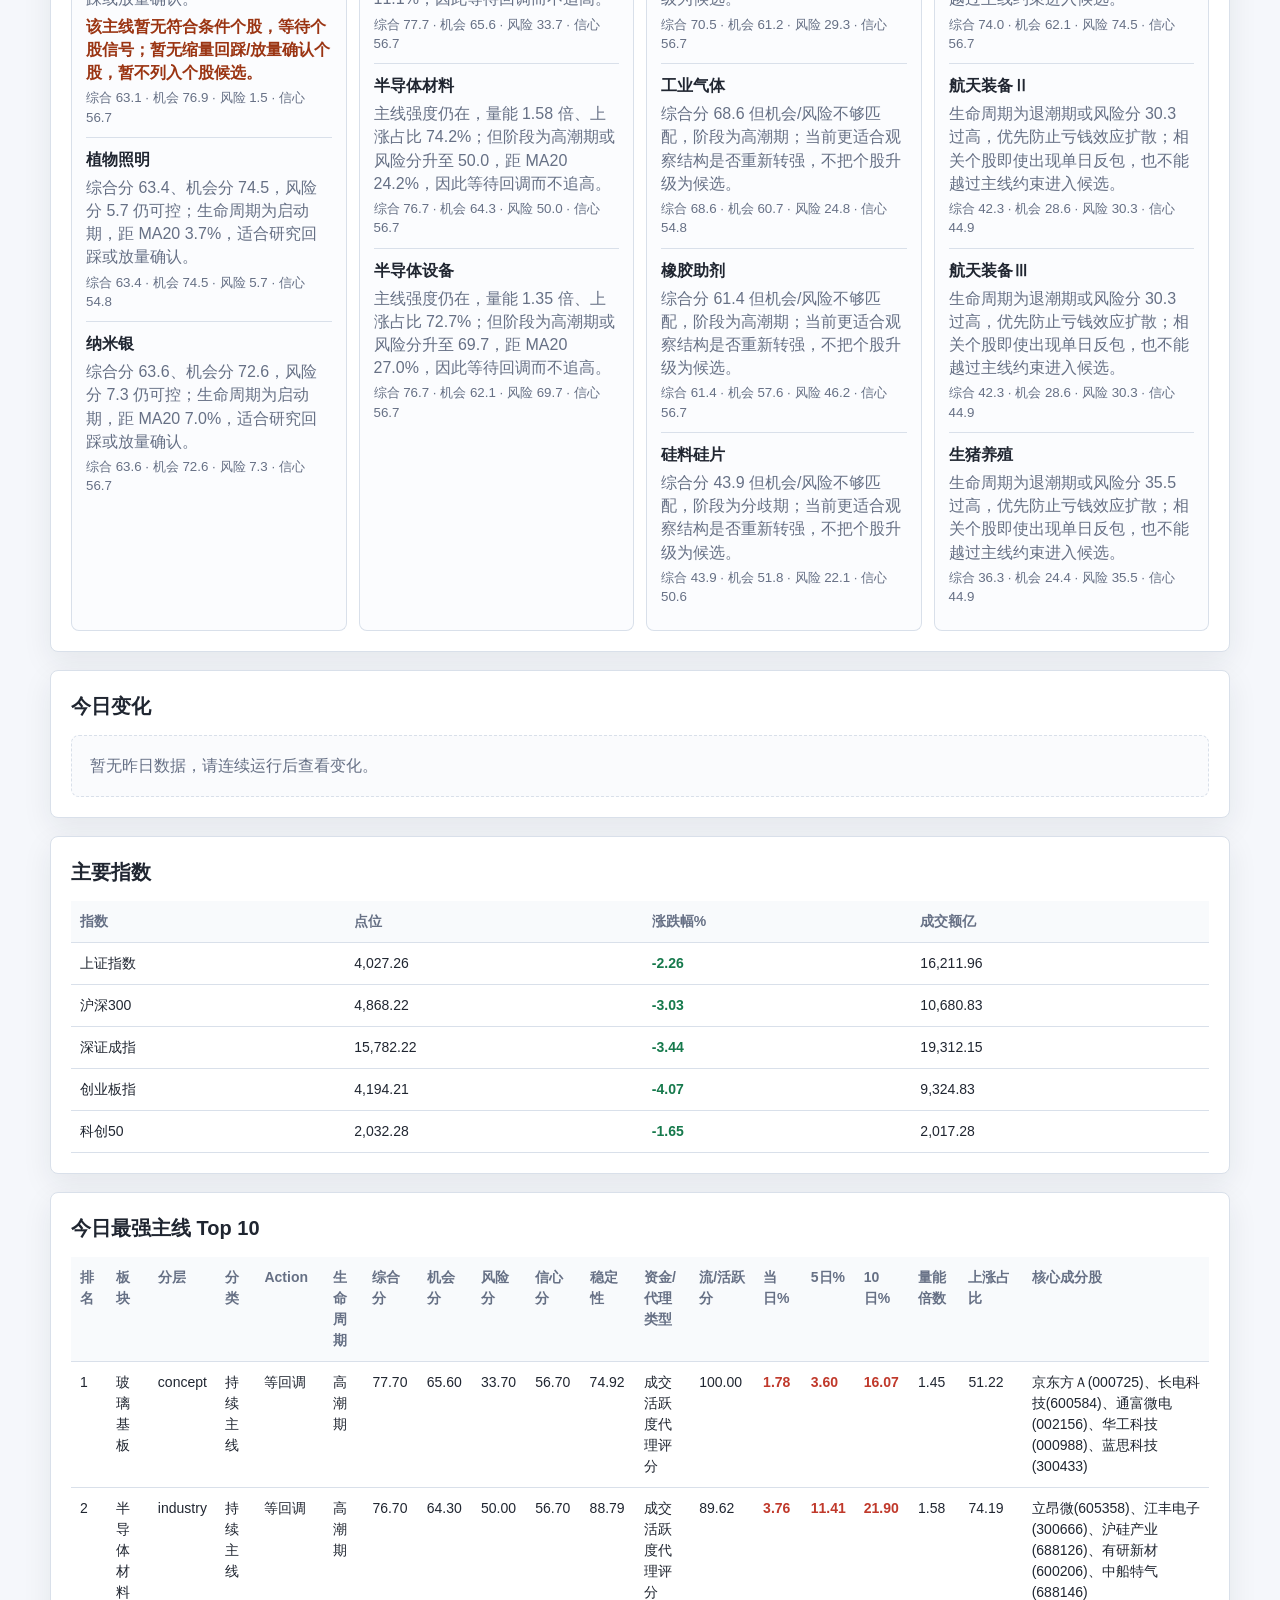
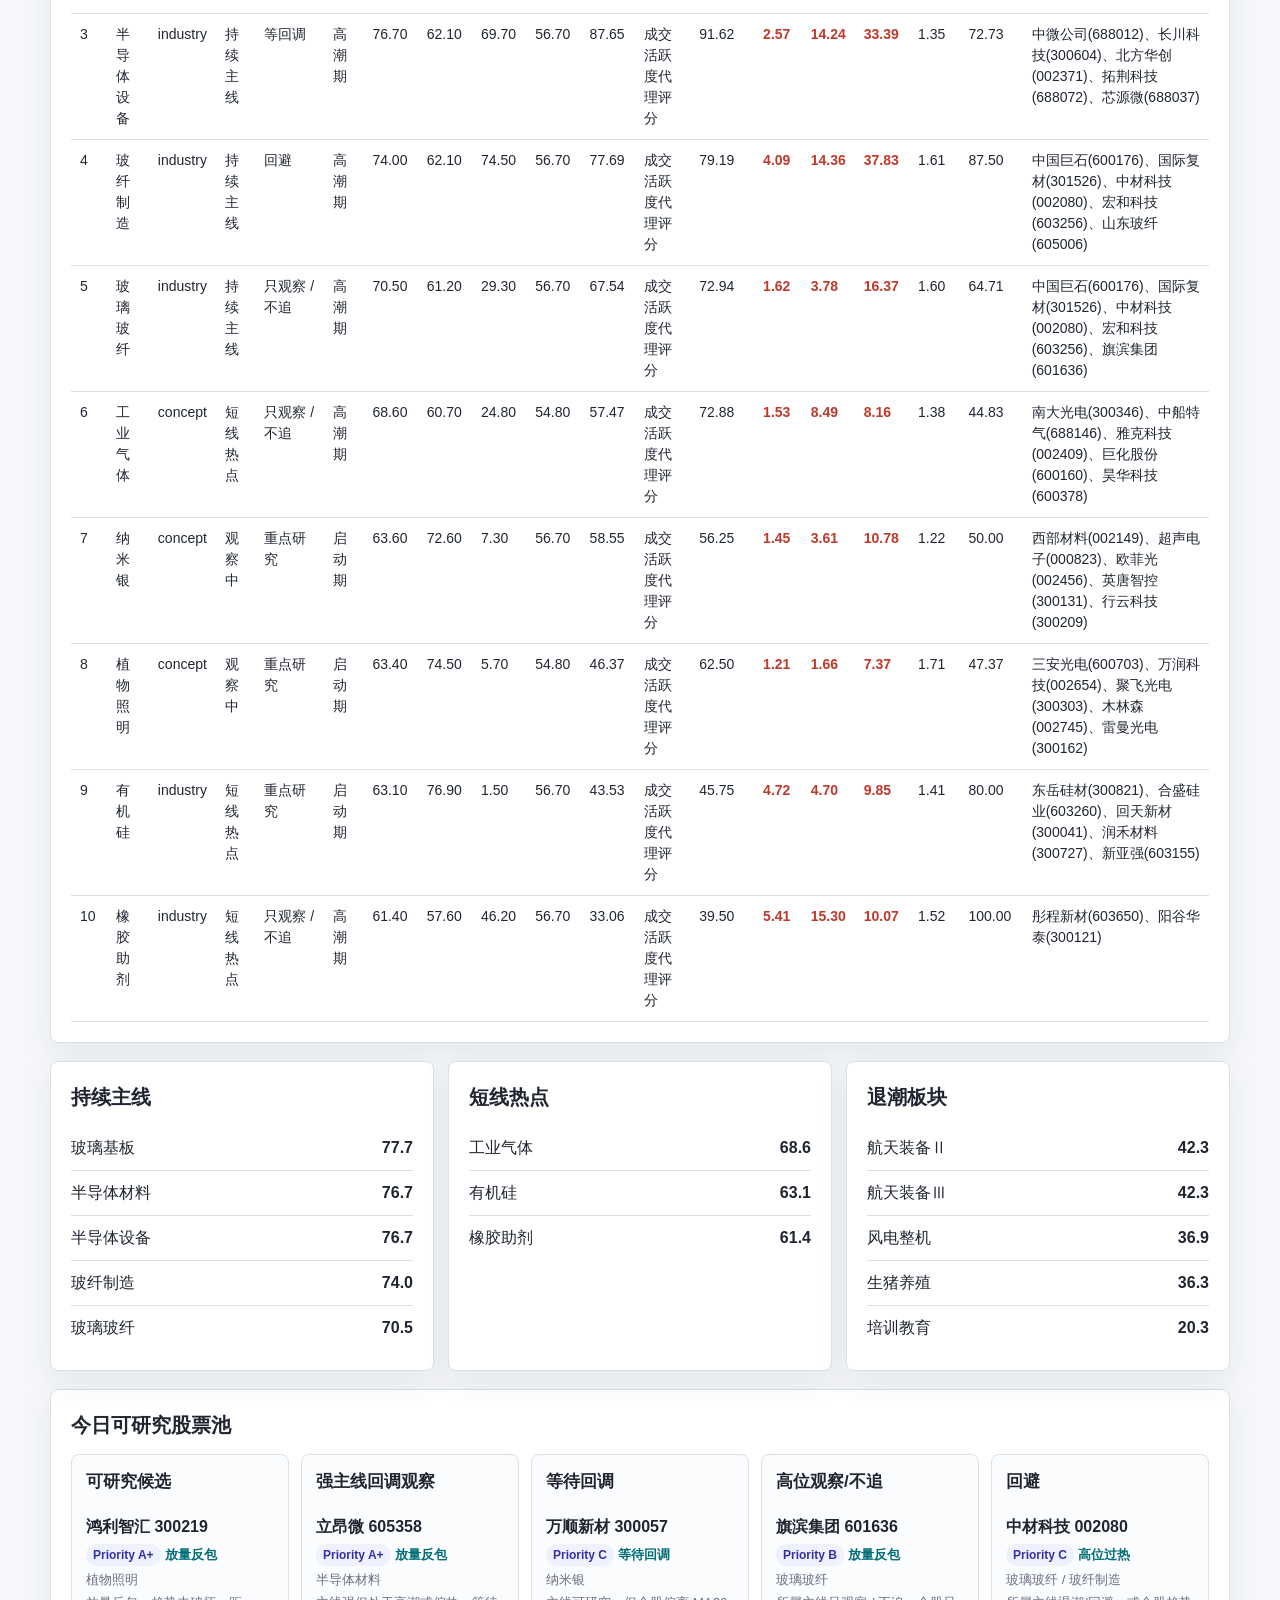
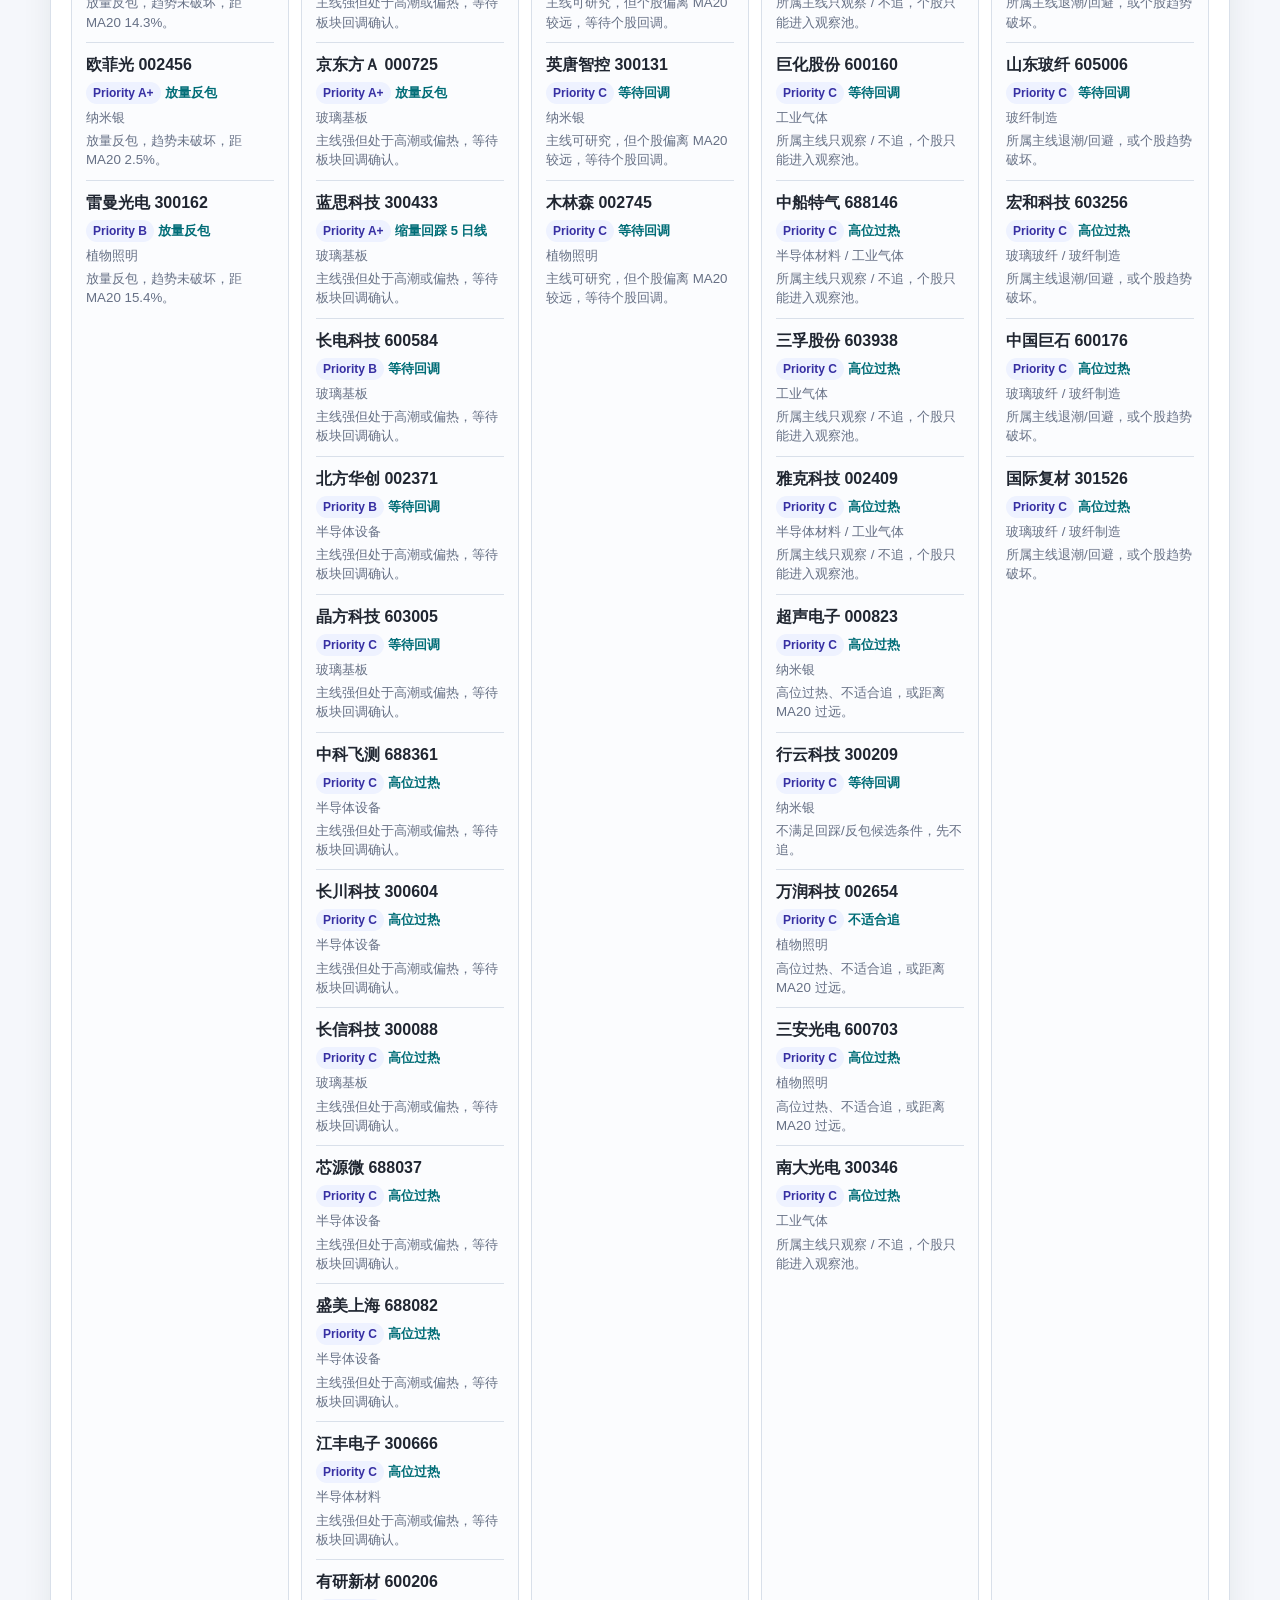
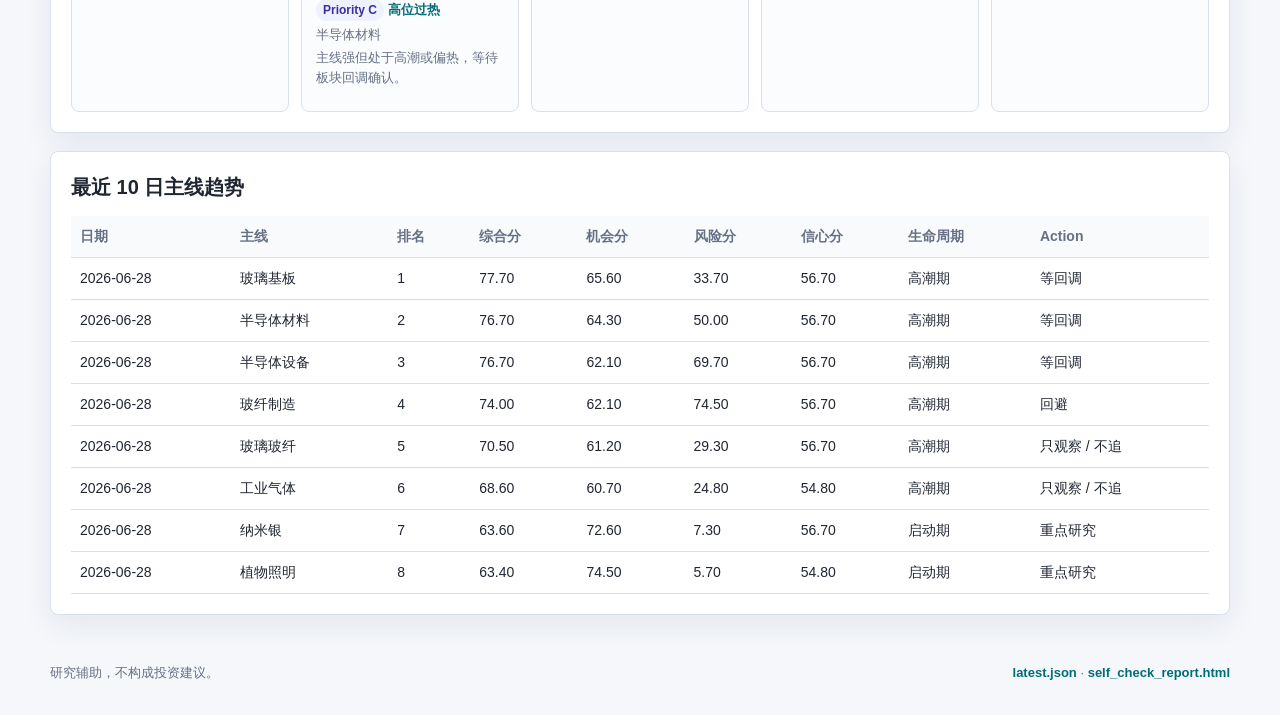
==== commit 13eebb27: "Add V4 explainability evidence learning" ====
--- a/docs/index.html
+++ b/docs/index.html
@@ -16,7 +16,7 @@
       <div>
         <p class="eyebrow">A-Share Trend Radar</p>
         <h1>A股主线操作系统</h1>
-        <p class="muted">生成时间：2026-06-28T18:31:51 · 本页面为静态快照，非实时行情。</p>
+        <p class="muted">生成时间：2026-06-28T22:52:19 · 本页面为静态快照，非实时行情。</p>
       </div>
       <div class="temperature">
         <div class="temperature-score">52.1</div>
@@ -25,8 +25,12 @@
       </div>
     </section>
     <section class="decision-card one-line">
-      <p class="eyebrow">今日一句话</p>
-      <h2>市场温度 52（中性），Top3 主线为 玻璃基板(高潮期)、半导体材料(高潮期)、半导体设备(高潮期)；启动期关注 纳米银、植物照明、有机硅，高潮期留意 玻璃基板、半导体材料、半导体设备，退潮方向为 玻纤制造、航天装备Ⅱ、航天装备Ⅲ；当前动作：重点研究 有机硅（暂无个股信号）、植物照明、纳米银；等回调 玻璃基板、半导体材料、半导体设备；只观察/不追 玻璃玻纤、工业气体、橡胶助剂、硅料硅片；回避 玻纤制造、航天装备Ⅱ、航天装备Ⅲ、生猪养殖，可研究候选 3 只。</h2>
+      <p class="eyebrow">今日结论</p>
+      <ul class="conclusion-list"><li>市场：中性偏弱</li><li>策略：不追高，缩小研究范围</li><li>重点关注：有机硅（暂无个股信号）、植物照明、纳米银</li><li>等待：玻璃基板、半导体材料、半导体设备</li><li>回避：玻纤制造、航天装备Ⅱ、航天装备Ⅲ</li></ul>
+      <details class="why-today" open>
+        <summary>为什么今天这样判断</summary>
+        <p>市场宽度偏弱但科技高分主线仍集中，说明资金在抱团，高位方向等回调，低位启动方向优先研究。</p>
+      </details>
     </section>
     <section class="summary-grid">
 
@@ -57,6 +61,13 @@
       <div class="metric-note">全市场</div>
     </div>
 
+    </section>
+
+
+    <section class="panel compact-reason">
+      <h2>为什么是这个市场温度</h2>
+      <p class="muted">市场宽度偏弱，成交额继续放大，涨停多于跌停，市场温度为 52.1。</p>
+      <ul class="evidence-list"><li>上涨 790 家 / 下跌 4676 家，宽度占比 14.5%。</li><li>涨停 67 家 / 跌停 51 家。</li><li>全市场成交额约 35,755 亿。</li><li>暂无昨日市场温度快照。</li></ul>
     </section>
 
 
@@ -81,21 +92,21 @@
               <ul>
             <li>
               <strong>有机硅</strong>
-              <span>机会分高且风险可控，适合研究回调或确认机会。</span>
+              <span>综合分 63.1、机会分 76.9，风险分 1.5 仍可控；生命周期为启动期，距 MA20 9.0%，适合研究回踩或放量确认。</span>
               <span class="action-note">该主线暂无符合条件个股，等待个股信号；暂无缩量回踩/放量确认个股，暂不列入个股候选。</span>
               <small>综合 63.1 · 机会 76.9 · 风险 1.5 · 信心 56.7</small>
             </li>
 
             <li>
               <strong>植物照明</strong>
-              <span>机会分高且风险可控，适合研究回调或确认机会。</span>
+              <span>综合分 63.4、机会分 74.5，风险分 5.7 仍可控；生命周期为启动期，距 MA20 3.7%，适合研究回踩或放量确认。</span>
 
               <small>综合 63.4 · 机会 74.5 · 风险 5.7 · 信心 54.8</small>
             </li>
 
             <li>
               <strong>纳米银</strong>
-              <span>机会分高且风险可控，适合研究回调或确认机会。</span>
+              <span>综合分 63.6、机会分 72.6，风险分 7.3 仍可控；生命周期为启动期，距 MA20 7.0%，适合研究回踩或放量确认。</span>
 
               <small>综合 63.6 · 机会 72.6 · 风险 7.3 · 信心 56.7</small>
             </li>
@@ -107,21 +118,21 @@
               <ul>
             <li>
               <strong>玻璃基板</strong>
-              <span>主线仍强，但短期偏离或分歧较高，不适合追高。</span>
+              <span>主线强度仍在，量能 1.45 倍、上涨占比 51.2%；但阶段为高潮期或风险分升至 33.7，距 MA20 11.1%，因此等待回调而不追高。</span>
 
               <small>综合 77.7 · 机会 65.6 · 风险 33.7 · 信心 56.7</small>
             </li>
 
             <li>
               <strong>半导体材料</strong>
-              <span>主线仍强，但短期偏离或分歧较高，不适合追高。</span>
+              <span>主线强度仍在，量能 1.58 倍、上涨占比 74.2%；但阶段为高潮期或风险分升至 50.0，距 MA20 24.2%，因此等待回调而不追高。</span>
 
               <small>综合 76.7 · 机会 64.3 · 风险 50.0 · 信心 56.7</small>
             </li>
 
             <li>
               <strong>半导体设备</strong>
-              <span>主线仍强，但短期偏离或分歧较高，不适合追高。</span>
+              <span>主线强度仍在，量能 1.35 倍、上涨占比 72.7%；但阶段为高潮期或风险分升至 69.7，距 MA20 27.0%，因此等待回调而不追高。</span>
 
               <small>综合 76.7 · 机会 62.1 · 风险 69.7 · 信心 56.7</small>
             </li>
@@ -133,28 +144,28 @@
               <ul>
             <li>
               <strong>玻璃玻纤</strong>
-              <span>强度不足或结构分歧，等待重新转强。</span>
+              <span>综合分 70.5 但机会/风险不够匹配，阶段为高潮期；当前更适合观察结构是否重新转强，不把个股升级为候选。</span>
 
               <small>综合 70.5 · 机会 61.2 · 风险 29.3 · 信心 56.7</small>
             </li>
 
             <li>
               <strong>工业气体</strong>
-              <span>强度不足或结构分歧，等待重新转强。</span>
+              <span>综合分 68.6 但机会/风险不够匹配，阶段为高潮期；当前更适合观察结构是否重新转强，不把个股升级为候选。</span>
 
               <small>综合 68.6 · 机会 60.7 · 风险 24.8 · 信心 54.8</small>
             </li>
 
             <li>
               <strong>橡胶助剂</strong>
-              <span>强度不足或结构分歧，等待重新转强。</span>
+              <span>综合分 61.4 但机会/风险不够匹配，阶段为高潮期；当前更适合观察结构是否重新转强，不把个股升级为候选。</span>
 
               <small>综合 61.4 · 机会 57.6 · 风险 46.2 · 信心 56.7</small>
             </li>
 
             <li>
               <strong>硅料硅片</strong>
-              <span>强度不足或结构分歧，等待重新转强。</span>
+              <span>综合分 43.9 但机会/风险不够匹配，阶段为分歧期；当前更适合观察结构是否重新转强，不把个股升级为候选。</span>
 
               <small>综合 43.9 · 机会 51.8 · 风险 22.1 · 信心 50.6</small>
             </li>
@@ -166,28 +177,28 @@
               <ul>
             <li>
               <strong>玻纤制造</strong>
-              <span>退潮或风险分过高，先防止亏钱效应扩散。</span>
+              <span>生命周期为高潮期或风险分 74.5 过高，优先防止亏钱效应扩散；相关个股即使出现单日反包，也不能越过主线约束进入候选。</span>
 
               <small>综合 74.0 · 机会 62.1 · 风险 74.5 · 信心 56.7</small>
             </li>
 
             <li>
               <strong>航天装备Ⅱ</strong>
-              <span>退潮或风险分过高，先防止亏钱效应扩散。</span>
+              <span>生命周期为退潮期或风险分 30.3 过高，优先防止亏钱效应扩散；相关个股即使出现单日反包，也不能越过主线约束进入候选。</span>
 
               <small>综合 42.3 · 机会 28.6 · 风险 30.3 · 信心 44.9</small>
             </li>
 
             <li>
               <strong>航天装备Ⅲ</strong>
-              <span>退潮或风险分过高，先防止亏钱效应扩散。</span>
+              <span>生命周期为退潮期或风险分 30.3 过高，优先防止亏钱效应扩散；相关个股即使出现单日反包，也不能越过主线约束进入候选。</span>
 
               <small>综合 42.3 · 机会 28.6 · 风险 30.3 · 信心 44.9</small>
             </li>
 
             <li>
               <strong>生猪养殖</strong>
-              <span>退潮或风险分过高，先防止亏钱效应扩散。</span>
+              <span>生命周期为退潮期或风险分 35.5 过高，优先防止亏钱效应扩散；相关个股即使出现单日反包，也不能越过主线约束进入候选。</span>
 
               <small>综合 36.3 · 机会 24.4 · 风险 35.5 · 信心 44.9</small>
             </li>
@@ -300,7 +311,16 @@
       <h3>可研究候选</h3>
       <ul>
         <li>
+          <strong>鸿利智汇 <span>300219</span></strong>
+          <b class="priority">Priority A+</b>
+          <em>放量反包</em>
+          <small>植物照明</small>
+          <small>放量反包，趋势未破坏，距 MA20 14.3%。</small>
+        </li>
+
+        <li>
           <strong>欧菲光 <span>002456</span></strong>
+          <b class="priority">Priority A+</b>
           <em>放量反包</em>
           <small>纳米银</small>
           <small>放量反包，趋势未破坏，距 MA20 2.5%。</small>
@@ -308,17 +328,11 @@
 
         <li>
           <strong>雷曼光电 <span>300162</span></strong>
+          <b class="priority">Priority B</b>
           <em>放量反包</em>
           <small>植物照明</small>
           <small>放量反包，趋势未破坏，距 MA20 15.4%。</small>
         </li>
-
-        <li>
-          <strong>鸿利智汇 <span>300219</span></strong>
-          <em>放量反包</em>
-          <small>植物照明</small>
-          <small>放量反包，趋势未破坏，距 MA20 14.3%。</small>
-        </li>
         </ul>
     </div>
 
@@ -327,77 +341,80 @@
       <h3>强主线回调观察</h3>
       <ul>
         <li>
-          <strong>江丰电子 <span>300666</span></strong>
-          <em>高位过热</em>
+          <strong>立昂微 <span>605358</span></strong>
+          <b class="priority">Priority A+</b>
+          <em>放量反包</em>
           <small>半导体材料</small>
           <small>主线强但处于高潮或偏热，等待板块回调确认。</small>
         </li>
 
         <li>
           <strong>京东方Ａ <span>000725</span></strong>
+          <b class="priority">Priority A+</b>
           <em>放量反包</em>
           <small>玻璃基板</small>
           <small>主线强但处于高潮或偏热，等待板块回调确认。</small>
         </li>
 
         <li>
-          <strong>有研新材 <span>600206</span></strong>
-          <em>高位过热</em>
-          <small>半导体材料</small>
-          <small>主线强但处于高潮或偏热，等待板块回调确认。</small>
-        </li>
-
-        <li>
-          <strong>长川科技 <span>300604</span></strong>
-          <em>高位过热</em>
-          <small>半导体设备</small>
-          <small>主线强但处于高潮或偏热，等待板块回调确认。</small>
-        </li>
-
-        <li>
-          <strong>立昂微 <span>605358</span></strong>
-          <em>放量反包</em>
-          <small>半导体材料</small>
-          <small>主线强但处于高潮或偏热，等待板块回调确认。</small>
-        </li>
-
-        <li>
-          <strong>长电科技 <span>600584</span></strong>
-          <em>等待回调</em>
-          <small>玻璃基板</small>
-          <small>主线强但处于高潮或偏热，等待板块回调确认。</small>
-        </li>
-
-        <li>
-          <strong>长信科技 <span>300088</span></strong>
-          <em>高位过热</em>
-          <small>玻璃基板</small>
-          <small>主线强但处于高潮或偏热，等待板块回调确认。</small>
-        </li>
-
-        <li>
           <strong>蓝思科技 <span>300433</span></strong>
+          <b class="priority">Priority A+</b>
           <em>缩量回踩 5 日线</em>
           <small>玻璃基板</small>
           <small>主线强但处于高潮或偏热，等待板块回调确认。</small>
         </li>
 
         <li>
+          <strong>长电科技 <span>600584</span></strong>
+          <b class="priority">Priority B</b>
+          <em>等待回调</em>
+          <small>玻璃基板</small>
+          <small>主线强但处于高潮或偏热，等待板块回调确认。</small>
+        </li>
+
+        <li>
           <strong>北方华创 <span>002371</span></strong>
+          <b class="priority">Priority B</b>
           <em>等待回调</em>
           <small>半导体设备</small>
           <small>主线强但处于高潮或偏热，等待板块回调确认。</small>
         </li>
 
         <li>
+          <strong>晶方科技 <span>603005</span></strong>
+          <b class="priority">Priority C</b>
+          <em>等待回调</em>
+          <small>玻璃基板</small>
+          <small>主线强但处于高潮或偏热，等待板块回调确认。</small>
+        </li>
+
+        <li>
           <strong>中科飞测 <span>688361</span></strong>
+          <b class="priority">Priority C</b>
           <em>高位过热</em>
           <small>半导体设备</small>
           <small>主线强但处于高潮或偏热，等待板块回调确认。</small>
         </li>
 
         <li>
+          <strong>长川科技 <span>300604</span></strong>
+          <b class="priority">Priority C</b>
+          <em>高位过热</em>
+          <small>半导体设备</small>
+          <small>主线强但处于高潮或偏热，等待板块回调确认。</small>
+        </li>
+
+        <li>
+          <strong>长信科技 <span>300088</span></strong>
+          <b class="priority">Priority C</b>
+          <em>高位过热</em>
+          <small>玻璃基板</small>
+          <small>主线强但处于高潮或偏热，等待板块回调确认。</small>
+        </li>
+
+        <li>
           <strong>芯源微 <span>688037</span></strong>
+          <b class="priority">Priority C</b>
           <em>高位过热</em>
           <small>半导体设备</small>
           <small>主线强但处于高潮或偏热，等待板块回调确认。</small>
@@ -405,15 +422,25 @@
 
         <li>
           <strong>盛美上海 <span>688082</span></strong>
+          <b class="priority">Priority C</b>
           <em>高位过热</em>
           <small>半导体设备</small>
           <small>主线强但处于高潮或偏热，等待板块回调确认。</small>
         </li>
 
         <li>
-          <strong>通富微电 <span>002156</span></strong>
-          <em>等待回调</em>
-          <small>玻璃基板</small>
+          <strong>江丰电子 <span>300666</span></strong>
+          <b class="priority">Priority C</b>
+          <em>高位过热</em>
+          <small>半导体材料</small>
+          <small>主线强但处于高潮或偏热，等待板块回调确认。</small>
+        </li>
+
+        <li>
+          <strong>有研新材 <span>600206</span></strong>
+          <b class="priority">Priority C</b>
+          <em>高位过热</em>
+          <small>半导体材料</small>
           <small>主线强但处于高潮或偏热，等待板块回调确认。</small>
         </li>
         </ul>
@@ -424,23 +451,26 @@
       <h3>等待回调</h3>
       <ul>
         <li>
-          <strong>木林森 <span>002745</span></strong>
-          <em>等待回调</em>
-          <small>植物照明</small>
-          <small>主线可研究，但个股偏离 MA20 较远，等待个股回调。</small>
-        </li>
-
-        <li>
-          <strong>英唐智控 <span>300131</span></strong>
+          <strong>万顺新材 <span>300057</span></strong>
+          <b class="priority">Priority C</b>
           <em>等待回调</em>
           <small>纳米银</small>
           <small>主线可研究，但个股偏离 MA20 较远，等待个股回调。</small>
         </li>
 
         <li>
-          <strong>万顺新材 <span>300057</span></strong>
+          <strong>英唐智控 <span>300131</span></strong>
+          <b class="priority">Priority C</b>
           <em>等待回调</em>
           <small>纳米银</small>
+          <small>主线可研究，但个股偏离 MA20 较远，等待个股回调。</small>
+        </li>
+
+        <li>
+          <strong>木林森 <span>002745</span></strong>
+          <b class="priority">Priority C</b>
+          <em>等待回调</em>
+          <small>植物照明</small>
           <small>主线可研究，但个股偏离 MA20 较远，等待个股回调。</small>
         </li>
         </ul>
@@ -451,73 +481,83 @@
       <h3>高位观察/不追</h3>
       <ul>
         <li>
-          <strong>中船特气 <span>688146</span></strong>
-          <em>高位过热</em>
-          <small>半导体材料 / 工业气体</small>
-          <small>所属主线只观察 / 不追，个股只能进入观察池。</small>
-        </li>
-
-        <li>
-          <strong>三安光电 <span>600703</span></strong>
-          <em>高位过热</em>
-          <small>植物照明</small>
-          <small>高位过热、不适合追，或距离 MA20 过远。</small>
-        </li>
-
-        <li>
-          <strong>三孚股份 <span>603938</span></strong>
-          <em>高位过热</em>
-          <small>工业气体</small>
-          <small>所属主线只观察 / 不追，个股只能进入观察池。</small>
-        </li>
-
-        <li>
-          <strong>雅克科技 <span>002409</span></strong>
-          <em>高位过热</em>
-          <small>半导体材料 / 工业气体</small>
-          <small>所属主线只观察 / 不追，个股只能进入观察池。</small>
-        </li>
-
-        <li>
-          <strong>南大光电 <span>300346</span></strong>
-          <em>高位过热</em>
-          <small>工业气体</small>
-          <small>所属主线只观察 / 不追，个股只能进入观察池。</small>
-        </li>
-
-        <li>
-          <strong>超声电子 <span>000823</span></strong>
-          <em>高位过热</em>
-          <small>纳米银</small>
-          <small>高位过热、不适合追，或距离 MA20 过远。</small>
-        </li>
-
-        <li>
-          <strong>巨化股份 <span>600160</span></strong>
-          <em>等待回调</em>
-          <small>工业气体</small>
-          <small>所属主线只观察 / 不追，个股只能进入观察池。</small>
-        </li>
-
-        <li>
           <strong>旗滨集团 <span>601636</span></strong>
+          <b class="priority">Priority B</b>
           <em>放量反包</em>
           <small>玻璃玻纤</small>
           <small>所属主线只观察 / 不追，个股只能进入观察池。</small>
         </li>
 
         <li>
+          <strong>巨化股份 <span>600160</span></strong>
+          <b class="priority">Priority C</b>
+          <em>等待回调</em>
+          <small>工业气体</small>
+          <small>所属主线只观察 / 不追，个股只能进入观察池。</small>
+        </li>
+
+        <li>
+          <strong>中船特气 <span>688146</span></strong>
+          <b class="priority">Priority C</b>
+          <em>高位过热</em>
+          <small>半导体材料 / 工业气体</small>
+          <small>所属主线只观察 / 不追，个股只能进入观察池。</small>
+        </li>
+
+        <li>
+          <strong>三孚股份 <span>603938</span></strong>
+          <b class="priority">Priority C</b>
+          <em>高位过热</em>
+          <small>工业气体</small>
+          <small>所属主线只观察 / 不追，个股只能进入观察池。</small>
+        </li>
+
+        <li>
+          <strong>雅克科技 <span>002409</span></strong>
+          <b class="priority">Priority C</b>
+          <em>高位过热</em>
+          <small>半导体材料 / 工业气体</small>
+          <small>所属主线只观察 / 不追，个股只能进入观察池。</small>
+        </li>
+
+        <li>
+          <strong>超声电子 <span>000823</span></strong>
+          <b class="priority">Priority C</b>
+          <em>高位过热</em>
+          <small>纳米银</small>
+          <small>高位过热、不适合追，或距离 MA20 过远。</small>
+        </li>
+
+        <li>
+          <strong>行云科技 <span>300209</span></strong>
+          <b class="priority">Priority C</b>
+          <em>等待回调</em>
+          <small>纳米银</small>
+          <small>不满足回踩/反包候选条件，先不追。</small>
+        </li>
+
+        <li>
           <strong>万润科技 <span>002654</span></strong>
+          <b class="priority">Priority C</b>
           <em>不适合追</em>
           <small>植物照明</small>
           <small>高位过热、不适合追，或距离 MA20 过远。</small>
         </li>
 
         <li>
-          <strong>行云科技 <span>300209</span></strong>
-          <em>等待回调</em>
-          <small>纳米银</small>
-          <small>不满足回踩/反包候选条件，先不追。</small>
+          <strong>三安光电 <span>600703</span></strong>
+          <b class="priority">Priority C</b>
+          <em>高位过热</em>
+          <small>植物照明</small>
+          <small>高位过热、不适合追，或距离 MA20 过远。</small>
+        </li>
+
+        <li>
+          <strong>南大光电 <span>300346</span></strong>
+          <b class="priority">Priority C</b>
+          <em>高位过热</em>
+          <small>工业气体</small>
+          <small>所属主线只观察 / 不追，个股只能进入观察池。</small>
         </li>
         </ul>
     </div>
@@ -527,37 +567,42 @@
       <h3>回避</h3>
       <ul>
         <li>
-          <strong>中国巨石 <span>600176</span></strong>
+          <strong>中材科技 <span>002080</span></strong>
+          <b class="priority">Priority C</b>
           <em>高位过热</em>
           <small>玻璃玻纤 / 玻纤制造</small>
           <small>所属主线退潮/回避，或个股趋势破坏。</small>
         </li>
 
         <li>
-          <strong>国际复材 <span>301526</span></strong>
+          <strong>山东玻纤 <span>605006</span></strong>
+          <b class="priority">Priority C</b>
+          <em>等待回调</em>
+          <small>玻纤制造</small>
+          <small>所属主线退潮/回避，或个股趋势破坏。</small>
+        </li>
+
+        <li>
+          <strong>宏和科技 <span>603256</span></strong>
+          <b class="priority">Priority C</b>
           <em>高位过热</em>
           <small>玻璃玻纤 / 玻纤制造</small>
           <small>所属主线退潮/回避，或个股趋势破坏。</small>
         </li>
 
         <li>
-          <strong>中材科技 <span>002080</span></strong>
+          <strong>中国巨石 <span>600176</span></strong>
+          <b class="priority">Priority C</b>
           <em>高位过热</em>
           <small>玻璃玻纤 / 玻纤制造</small>
           <small>所属主线退潮/回避，或个股趋势破坏。</small>
         </li>
 
         <li>
-          <strong>宏和科技 <span>603256</span></strong>
+          <strong>国际复材 <span>301526</span></strong>
+          <b class="priority">Priority C</b>
           <em>高位过热</em>
           <small>玻璃玻纤 / 玻纤制造</small>
-          <small>所属主线退潮/回避，或个股趋势破坏。</small>
-        </li>
-
-        <li>
-          <strong>山东玻纤 <span>605006</span></strong>
-          <em>等待回调</em>
-          <small>玻纤制造</small>
           <small>所属主线退潮/回避，或个股趋势破坏。</small>
         </li>
         </ul>
--- a/docs/assets/style.css
+++ b/docs/assets/style.css
@@ -105,8 +105,33 @@
   font-size: 23px;
   line-height: 1.45;
 }
+.conclusion-list {
+  list-style: none;
+  padding: 0;
+  margin: 0;
+  display: grid;
+  gap: 8px;
+}
+.conclusion-list li {
+  padding: 9px 11px;
+  border-left: 4px solid var(--accent);
+  background: #f4faf9;
+  border-radius: 6px;
+  font-weight: 760;
+}
+.why-today {
+  margin-top: 14px;
+  border-top: 1px solid var(--line);
+  padding-top: 12px;
+}
+.why-today summary {
+  cursor: pointer;
+  font-weight: 820;
+}
+.why-today p { color: var(--muted); margin: 8px 0 0; }
 .panel { padding: 20px; margin: 18px 0; }
 .compact { margin: 0; }
+.compact-reason { margin-top: 0; }
 .action-grid {
   display: grid;
   grid-template-columns: repeat(4, 1fr);
@@ -178,6 +203,20 @@
   font-size: 13px;
   font-weight: 750;
 }
+.priority {
+  display: inline-flex;
+  margin-top: 5px;
+  padding: 2px 7px;
+  border-radius: 999px;
+  background: #eef2ff;
+  color: #3730a3;
+  font-size: 12px;
+}
+.evidence-list {
+  margin: 10px 0 0;
+  padding-left: 18px;
+  color: var(--muted);
+}
 .basis-grid {
   display: grid;
   grid-template-columns: repeat(4, 1fr);
@@ -303,6 +342,40 @@
   padding-left: 18px;
   color: var(--muted);
 }
+.score-explain p {
+  margin: 8px 0 0;
+  color: var(--muted);
+}
+.breakdown-list {
+  display: grid;
+  gap: 9px;
+  margin: 10px 0 12px;
+}
+.breakdown-row small {
+  display: block;
+  color: var(--muted);
+  margin-top: 3px;
+}
+.breakdown-head {
+  display: flex;
+  justify-content: space-between;
+  gap: 12px;
+  font-weight: 760;
+}
+.breakdown-bar {
+  height: 8px;
+  background: #edf1f6;
+  border-radius: 999px;
+  overflow: hidden;
+  margin-top: 4px;
+}
+.breakdown-bar span {
+  display: block;
+  height: 100%;
+  background: #0f766e;
+}
+.breakdown-bar.negative-bar span { background: #b42318; }
+.compact-empty { padding: 10px; }
 .empty {
   padding: 18px;
   color: var(--muted);
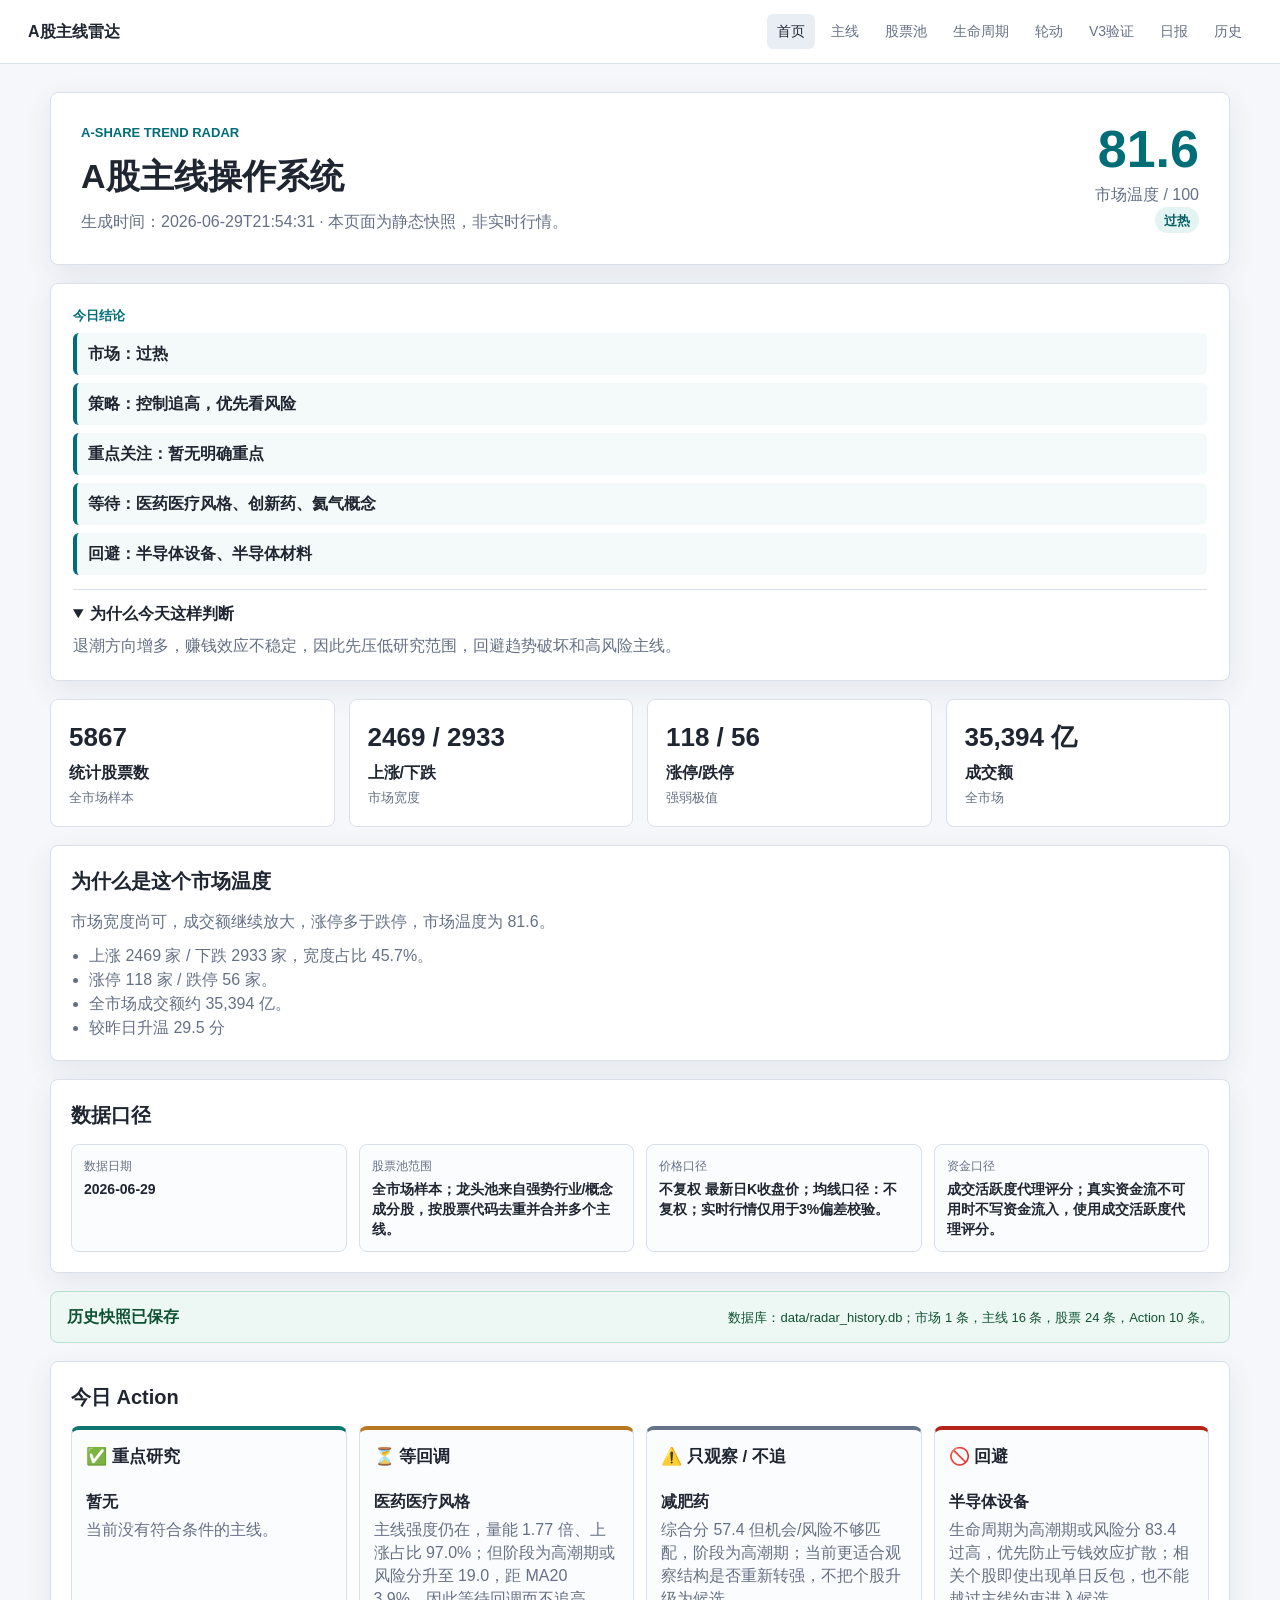
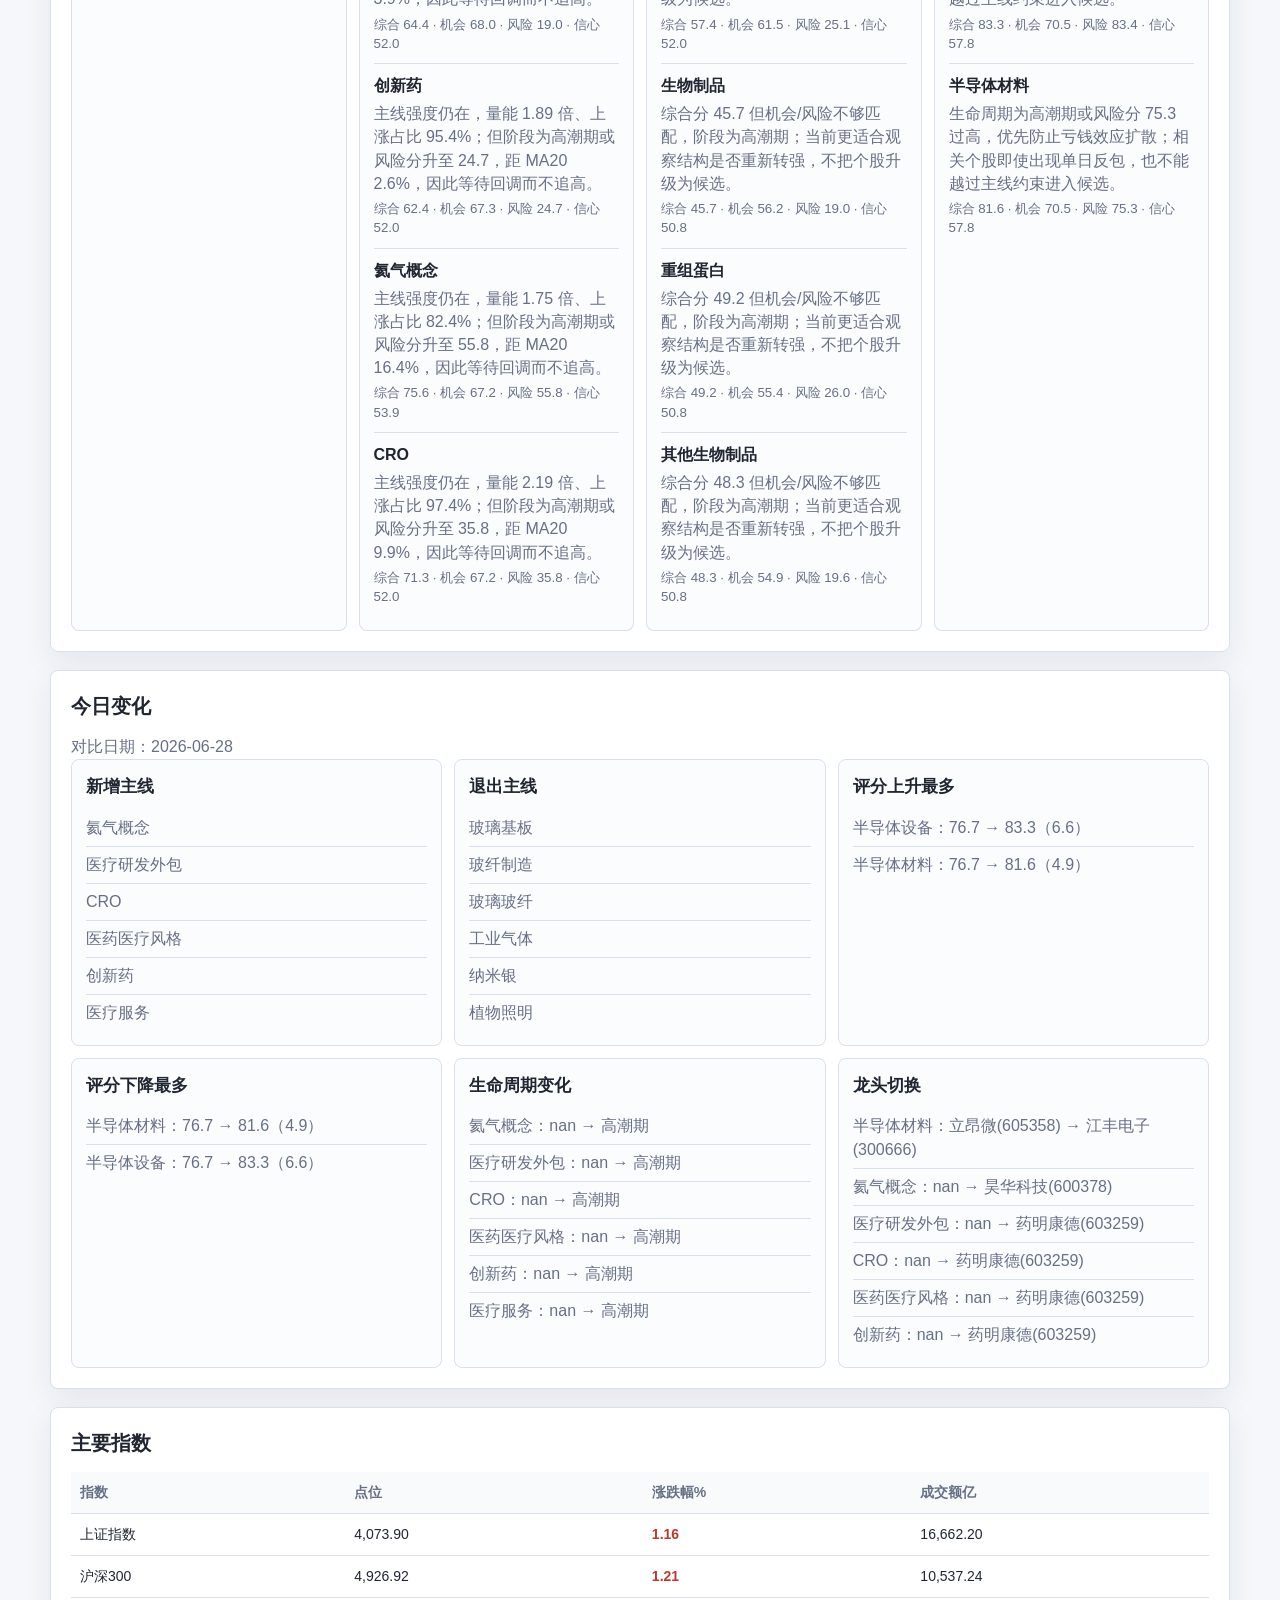
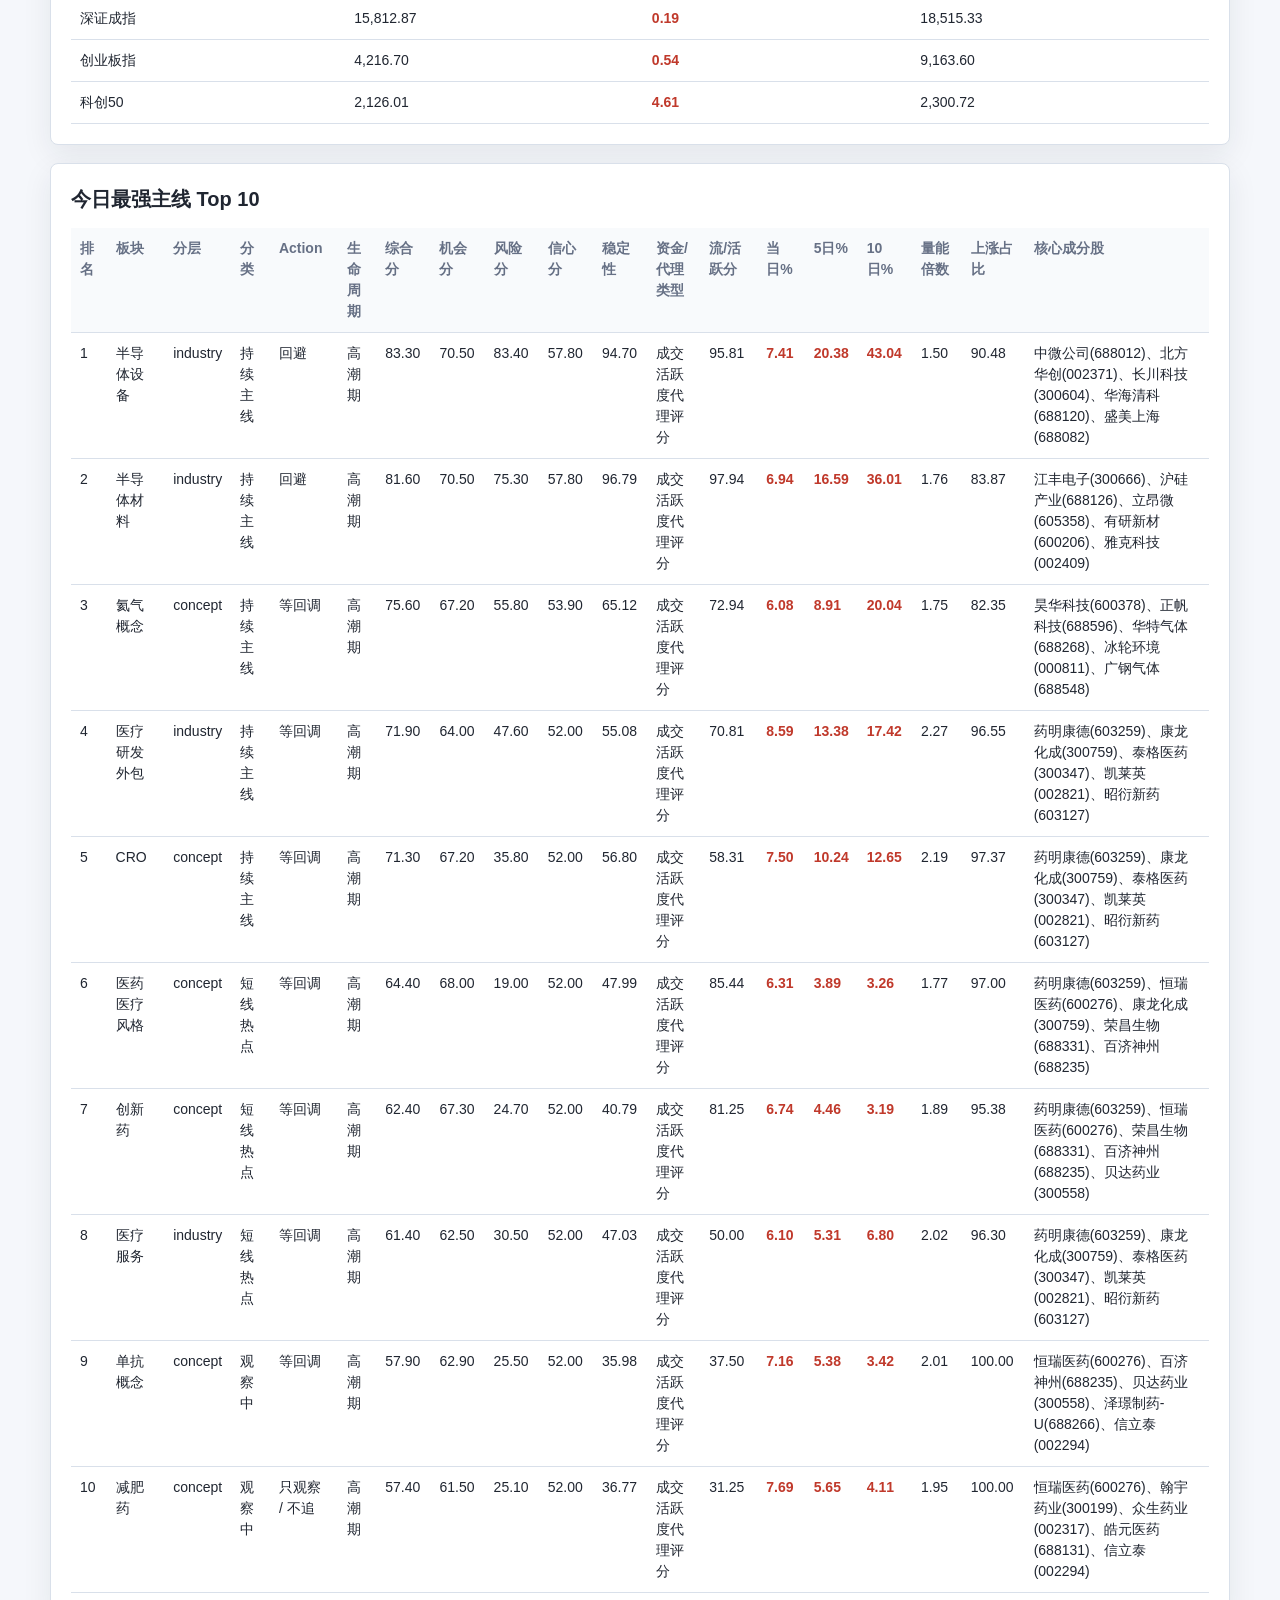
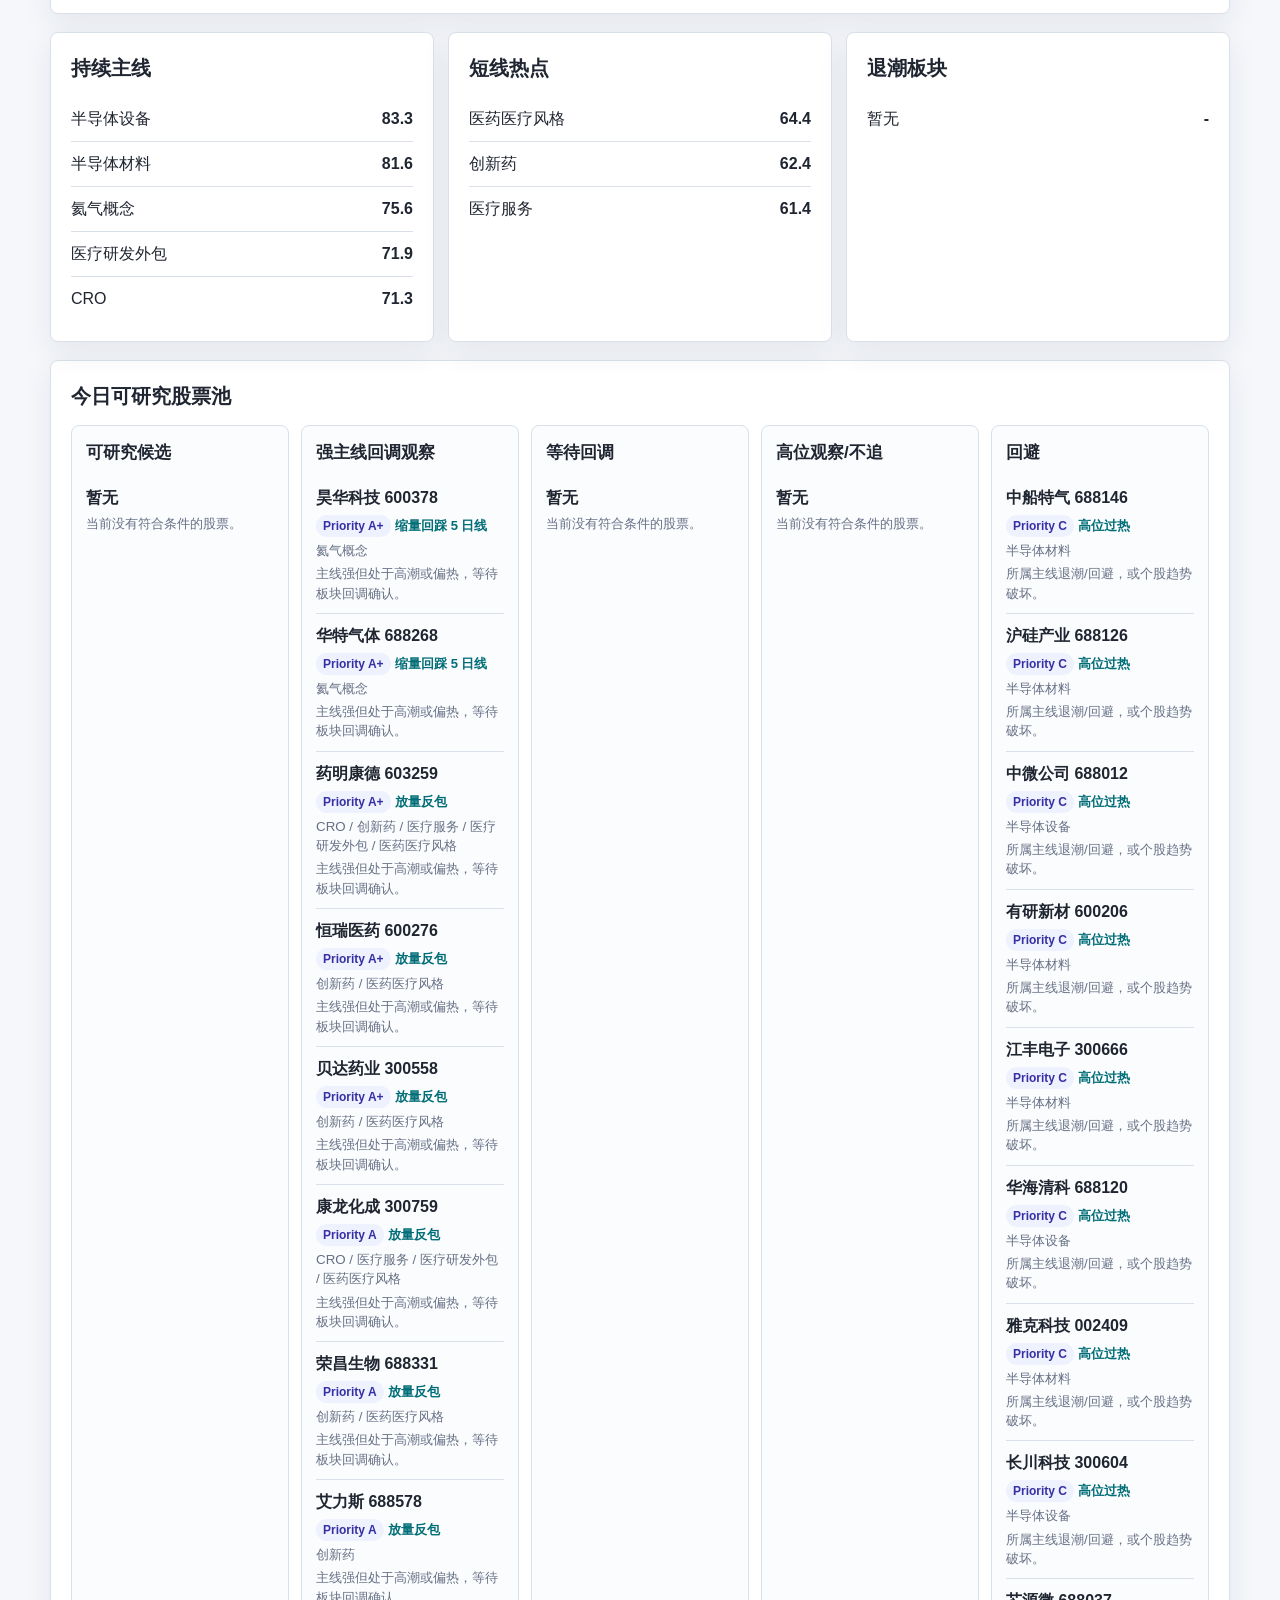
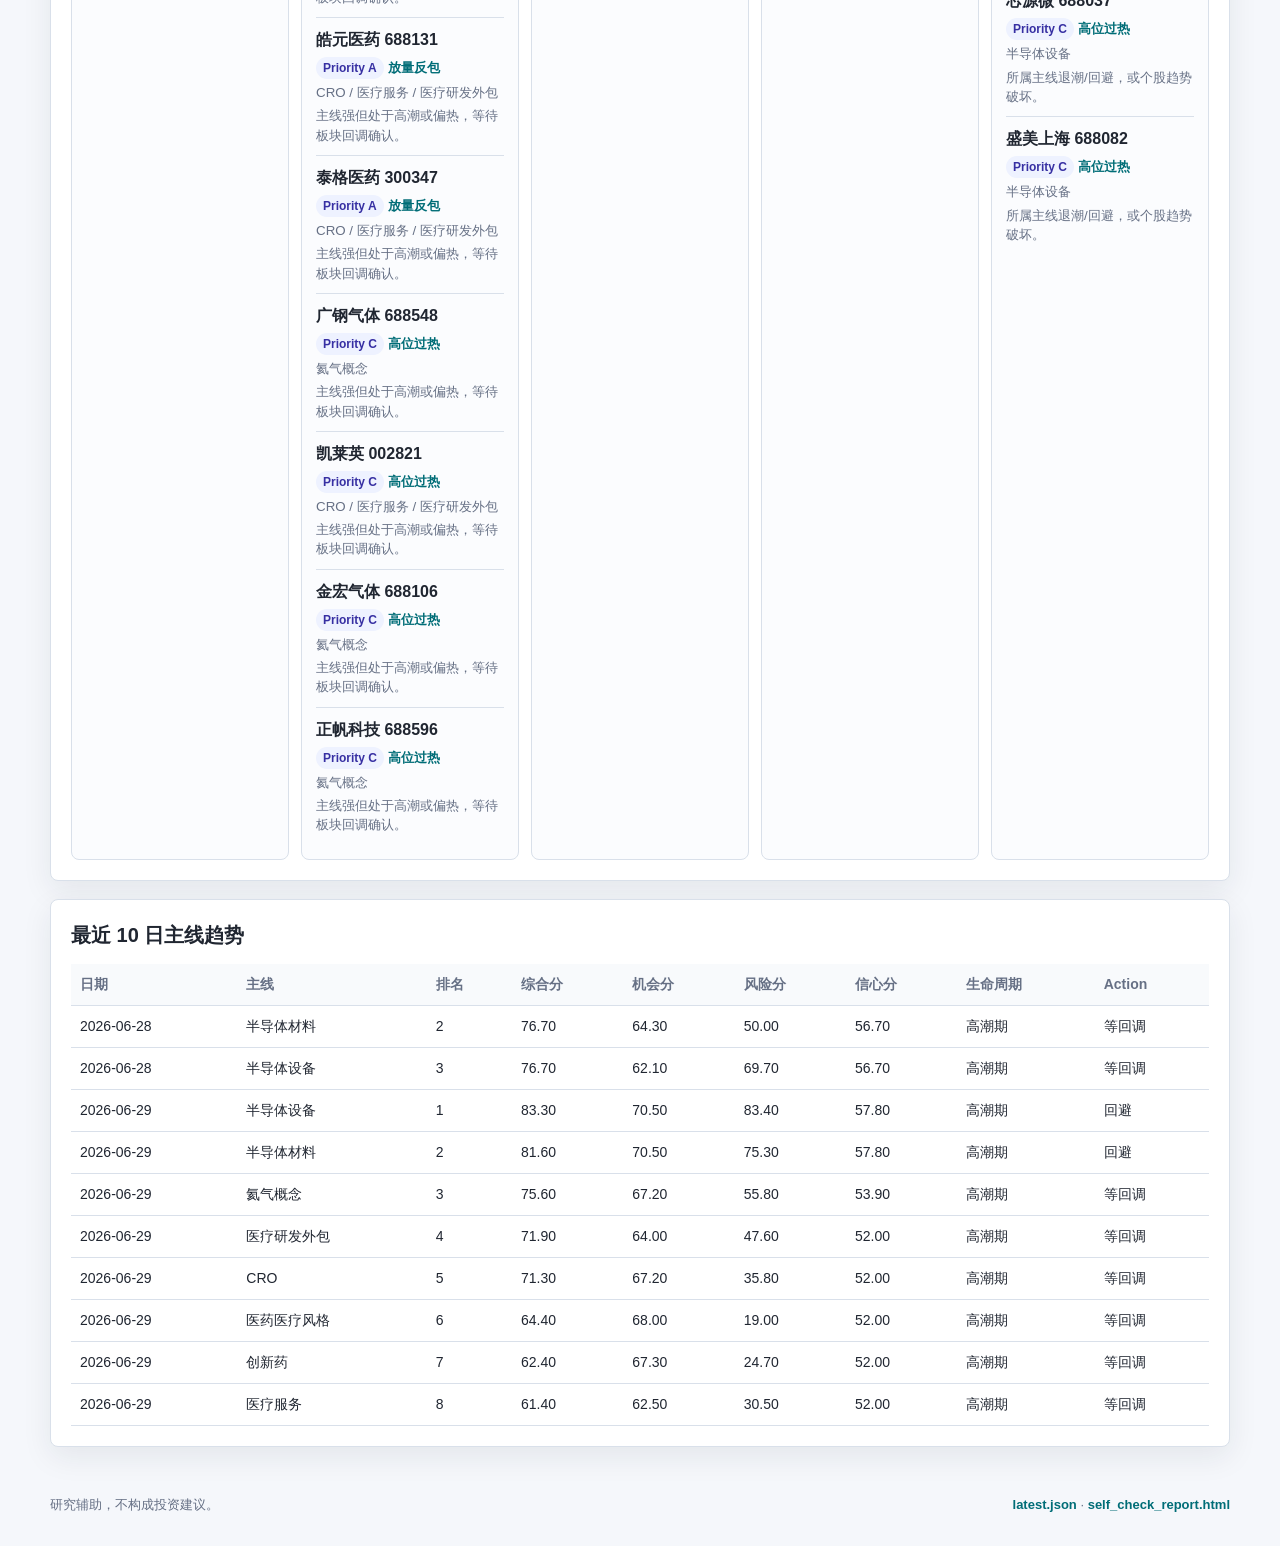
==== commit c264df1d: "Update radar snapshot 2026-06-29" ====
--- a/docs/index.html
+++ b/docs/index.html
@@ -16,20 +16,20 @@
       <div>
         <p class="eyebrow">A-Share Trend Radar</p>
         <h1>A股主线操作系统</h1>
-        <p class="muted">生成时间：2026-06-28T22:52:19 · 本页面为静态快照，非实时行情。</p>
+        <p class="muted">生成时间：2026-06-29T21:54:31 · 本页面为静态快照，非实时行情。</p>
       </div>
       <div class="temperature">
-        <div class="temperature-score">52.1</div>
+        <div class="temperature-score">81.6</div>
         <div class="muted">市场温度 / 100</div>
-        <span class="badge">中性</span>
+        <span class="badge">过热</span>
       </div>
     </section>
     <section class="decision-card one-line">
       <p class="eyebrow">今日结论</p>
-      <ul class="conclusion-list"><li>市场：中性偏弱</li><li>策略：不追高，缩小研究范围</li><li>重点关注：有机硅（暂无个股信号）、植物照明、纳米银</li><li>等待：玻璃基板、半导体材料、半导体设备</li><li>回避：玻纤制造、航天装备Ⅱ、航天装备Ⅲ</li></ul>
+      <ul class="conclusion-list"><li>市场：过热</li><li>策略：控制追高，优先看风险</li><li>重点关注：暂无明确重点</li><li>等待：医药医疗风格、创新药、氦气概念</li><li>回避：半导体设备、半导体材料</li></ul>
       <details class="why-today" open>
         <summary>为什么今天这样判断</summary>
-        <p>市场宽度偏弱但科技高分主线仍集中，说明资金在抱团，高位方向等回调，低位启动方向优先研究。</p>
+        <p>退潮方向增多，赚钱效应不稳定，因此先压低研究范围，回避趋势破坏和高风险主线。</p>
       </details>
     </section>
     <section class="summary-grid">
@@ -42,21 +42,21 @@
 
 
     <div class="metric-card">
-      <div class="metric-value">790 / 4676</div>
+      <div class="metric-value">2469 / 2933</div>
       <div class="metric-label">上涨/下跌</div>
       <div class="metric-note">市场宽度</div>
     </div>
 
 
     <div class="metric-card">
-      <div class="metric-value">67 / 51</div>
+      <div class="metric-value">118 / 56</div>
       <div class="metric-label">涨停/跌停</div>
       <div class="metric-note">强弱极值</div>
     </div>
 
 
     <div class="metric-card">
-      <div class="metric-value">35,755 亿</div>
+      <div class="metric-value">35,394 亿</div>
       <div class="metric-label">成交额</div>
       <div class="metric-note">全市场</div>
     </div>
@@ -66,22 +66,22 @@
 
     <section class="panel compact-reason">
       <h2>为什么是这个市场温度</h2>
-      <p class="muted">市场宽度偏弱，成交额继续放大，涨停多于跌停，市场温度为 52.1。</p>
-      <ul class="evidence-list"><li>上涨 790 家 / 下跌 4676 家，宽度占比 14.5%。</li><li>涨停 67 家 / 跌停 51 家。</li><li>全市场成交额约 35,755 亿。</li><li>暂无昨日市场温度快照。</li></ul>
+      <p class="muted">市场宽度尚可，成交额继续放大，涨停多于跌停，市场温度为 81.6。</p>
+      <ul class="evidence-list"><li>上涨 2469 家 / 下跌 2933 家，宽度占比 45.7%。</li><li>涨停 118 家 / 跌停 56 家。</li><li>全市场成交额约 35,394 亿。</li><li>较昨日升温 29.5 分</li></ul>
     </section>
 
 
     <section class="panel">
       <h2>数据口径</h2>
       <div class="basis-grid">
-        <div class="basis-item"><span>数据日期</span><strong>2026-06-26</strong></div><div class="basis-item"><span>股票池范围</span><strong>全市场样本；龙头池来自强势行业/概念成分股，按股票代码去重并合并多个主线。</strong></div><div class="basis-item"><span>价格口径</span><strong>不复权 最新日K收盘价；均线口径：不复权；实时行情仅用于3%偏差校验。</strong></div><div class="basis-item"><span>资金口径</span><strong>成交活跃度代理评分；真实资金流不可用时不写资金流入，使用成交活跃度代理评分。</strong></div>
+        <div class="basis-item"><span>数据日期</span><strong>2026-06-29</strong></div><div class="basis-item"><span>股票池范围</span><strong>全市场样本；龙头池来自强势行业/概念成分股，按股票代码去重并合并多个主线。</strong></div><div class="basis-item"><span>价格口径</span><strong>不复权 最新日K收盘价；均线口径：不复权；实时行情仅用于3%偏差校验。</strong></div><div class="basis-item"><span>资金口径</span><strong>成交活跃度代理评分；真实资金流不可用时不写资金流入，使用成交活跃度代理评分。</strong></div>
       </div>
     </section>
 
 
     <section class="snapshot-status saved">
       <strong>历史快照已保存</strong>
-      <span>数据库：data/radar_history.db；市场 1 条，主线 16 条，股票 34 条，Action 14 条。</span>
+      <span>数据库：data/radar_history.db；市场 1 条，主线 16 条，股票 24 条，Action 10 条。</span>
     </section>
 
     <section class="panel">
@@ -89,52 +89,38 @@
       <div class="action-grid">
             <div class="action-card focus">
               <h3>✅ 重点研究</h3>
-              <ul>
-            <li>
-              <strong>有机硅</strong>
-              <span>综合分 63.1、机会分 76.9，风险分 1.5 仍可控；生命周期为启动期，距 MA20 9.0%，适合研究回踩或放量确认。</span>
-              <span class="action-note">该主线暂无符合条件个股，等待个股信号；暂无缩量回踩/放量确认个股，暂不列入个股候选。</span>
-              <small>综合 63.1 · 机会 76.9 · 风险 1.5 · 信心 56.7</small>
-            </li>
-
-            <li>
-              <strong>植物照明</strong>
-              <span>综合分 63.4、机会分 74.5，风险分 5.7 仍可控；生命周期为启动期，距 MA20 3.7%，适合研究回踩或放量确认。</span>
-
-              <small>综合 63.4 · 机会 74.5 · 风险 5.7 · 信心 54.8</small>
-            </li>
-
-            <li>
-              <strong>纳米银</strong>
-              <span>综合分 63.6、机会分 72.6，风险分 7.3 仍可控；生命周期为启动期，距 MA20 7.0%，适合研究回踩或放量确认。</span>
-
-              <small>综合 63.6 · 机会 72.6 · 风险 7.3 · 信心 56.7</small>
-            </li>
-            </ul>
+              <ul><li><strong>暂无</strong><span>当前没有符合条件的主线。</span></li></ul>
             </div>
 
             <div class="action-card wait">
               <h3>⏳ 等回调</h3>
               <ul>
             <li>
-              <strong>玻璃基板</strong>
-              <span>主线强度仍在，量能 1.45 倍、上涨占比 51.2%；但阶段为高潮期或风险分升至 33.7，距 MA20 11.1%，因此等待回调而不追高。</span>
-
-              <small>综合 77.7 · 机会 65.6 · 风险 33.7 · 信心 56.7</small>
-            </li>
-
-            <li>
-              <strong>半导体材料</strong>
-              <span>主线强度仍在，量能 1.58 倍、上涨占比 74.2%；但阶段为高潮期或风险分升至 50.0，距 MA20 24.2%，因此等待回调而不追高。</span>
-
-              <small>综合 76.7 · 机会 64.3 · 风险 50.0 · 信心 56.7</small>
-            </li>
-
-            <li>
-              <strong>半导体设备</strong>
-              <span>主线强度仍在，量能 1.35 倍、上涨占比 72.7%；但阶段为高潮期或风险分升至 69.7，距 MA20 27.0%，因此等待回调而不追高。</span>
-
-              <small>综合 76.7 · 机会 62.1 · 风险 69.7 · 信心 56.7</small>
+              <strong>医药医疗风格</strong>
+              <span>主线强度仍在，量能 1.77 倍、上涨占比 97.0%；但阶段为高潮期或风险分升至 19.0，距 MA20 3.9%，因此等待回调而不追高。</span>
+
+              <small>综合 64.4 · 机会 68.0 · 风险 19.0 · 信心 52.0</small>
+            </li>
+
+            <li>
+              <strong>创新药</strong>
+              <span>主线强度仍在，量能 1.89 倍、上涨占比 95.4%；但阶段为高潮期或风险分升至 24.7，距 MA20 2.6%，因此等待回调而不追高。</span>
+
+              <small>综合 62.4 · 机会 67.3 · 风险 24.7 · 信心 52.0</small>
+            </li>
+
+            <li>
+              <strong>氦气概念</strong>
+              <span>主线强度仍在，量能 1.75 倍、上涨占比 82.4%；但阶段为高潮期或风险分升至 55.8，距 MA20 16.4%，因此等待回调而不追高。</span>
+
+              <small>综合 75.6 · 机会 67.2 · 风险 55.8 · 信心 53.9</small>
+            </li>
+
+            <li>
+              <strong>CRO</strong>
+              <span>主线强度仍在，量能 2.19 倍、上涨占比 97.4%；但阶段为高潮期或风险分升至 35.8，距 MA20 9.9%，因此等待回调而不追高。</span>
+
+              <small>综合 71.3 · 机会 67.2 · 风险 35.8 · 信心 52.0</small>
             </li>
             </ul>
             </div>
@@ -143,31 +129,31 @@
               <h3>⚠️ 只观察 / 不追</h3>
               <ul>
             <li>
-              <strong>玻璃玻纤</strong>
-              <span>综合分 70.5 但机会/风险不够匹配，阶段为高潮期；当前更适合观察结构是否重新转强，不把个股升级为候选。</span>
-
-              <small>综合 70.5 · 机会 61.2 · 风险 29.3 · 信心 56.7</small>
-            </li>
-
-            <li>
-              <strong>工业气体</strong>
-              <span>综合分 68.6 但机会/风险不够匹配，阶段为高潮期；当前更适合观察结构是否重新转强，不把个股升级为候选。</span>
-
-              <small>综合 68.6 · 机会 60.7 · 风险 24.8 · 信心 54.8</small>
-            </li>
-
-            <li>
-              <strong>橡胶助剂</strong>
-              <span>综合分 61.4 但机会/风险不够匹配，阶段为高潮期；当前更适合观察结构是否重新转强，不把个股升级为候选。</span>
-
-              <small>综合 61.4 · 机会 57.6 · 风险 46.2 · 信心 56.7</small>
-            </li>
-
-            <li>
-              <strong>硅料硅片</strong>
-              <span>综合分 43.9 但机会/风险不够匹配，阶段为分歧期；当前更适合观察结构是否重新转强，不把个股升级为候选。</span>
-
-              <small>综合 43.9 · 机会 51.8 · 风险 22.1 · 信心 50.6</small>
+              <strong>减肥药</strong>
+              <span>综合分 57.4 但机会/风险不够匹配，阶段为高潮期；当前更适合观察结构是否重新转强，不把个股升级为候选。</span>
+
+              <small>综合 57.4 · 机会 61.5 · 风险 25.1 · 信心 52.0</small>
+            </li>
+
+            <li>
+              <strong>生物制品</strong>
+              <span>综合分 45.7 但机会/风险不够匹配，阶段为高潮期；当前更适合观察结构是否重新转强，不把个股升级为候选。</span>
+
+              <small>综合 45.7 · 机会 56.2 · 风险 19.0 · 信心 50.8</small>
+            </li>
+
+            <li>
+              <strong>重组蛋白</strong>
+              <span>综合分 49.2 但机会/风险不够匹配，阶段为高潮期；当前更适合观察结构是否重新转强，不把个股升级为候选。</span>
+
+              <small>综合 49.2 · 机会 55.4 · 风险 26.0 · 信心 50.8</small>
+            </li>
+
+            <li>
+              <strong>其他生物制品</strong>
+              <span>综合分 48.3 但机会/风险不够匹配，阶段为高潮期；当前更适合观察结构是否重新转强，不把个股升级为候选。</span>
+
+              <small>综合 48.3 · 机会 54.9 · 风险 19.6 · 信心 50.8</small>
             </li>
             </ul>
             </div>
@@ -176,31 +162,17 @@
               <h3>🚫 回避</h3>
               <ul>
             <li>
-              <strong>玻纤制造</strong>
-              <span>生命周期为高潮期或风险分 74.5 过高，优先防止亏钱效应扩散；相关个股即使出现单日反包，也不能越过主线约束进入候选。</span>
-
-              <small>综合 74.0 · 机会 62.1 · 风险 74.5 · 信心 56.7</small>
-            </li>
-
-            <li>
-              <strong>航天装备Ⅱ</strong>
-              <span>生命周期为退潮期或风险分 30.3 过高，优先防止亏钱效应扩散；相关个股即使出现单日反包，也不能越过主线约束进入候选。</span>
-
-              <small>综合 42.3 · 机会 28.6 · 风险 30.3 · 信心 44.9</small>
-            </li>
-
-            <li>
-              <strong>航天装备Ⅲ</strong>
-              <span>生命周期为退潮期或风险分 30.3 过高，优先防止亏钱效应扩散；相关个股即使出现单日反包，也不能越过主线约束进入候选。</span>
-
-              <small>综合 42.3 · 机会 28.6 · 风险 30.3 · 信心 44.9</small>
-            </li>
-
-            <li>
-              <strong>生猪养殖</strong>
-              <span>生命周期为退潮期或风险分 35.5 过高，优先防止亏钱效应扩散；相关个股即使出现单日反包，也不能越过主线约束进入候选。</span>
-
-              <small>综合 36.3 · 机会 24.4 · 风险 35.5 · 信心 44.9</small>
+              <strong>半导体设备</strong>
+              <span>生命周期为高潮期或风险分 83.4 过高，优先防止亏钱效应扩散；相关个股即使出现单日反包，也不能越过主线约束进入候选。</span>
+
+              <small>综合 83.3 · 机会 70.5 · 风险 83.4 · 信心 57.8</small>
+            </li>
+
+            <li>
+              <strong>半导体材料</strong>
+              <span>生命周期为高潮期或风险分 75.3 过高，优先防止亏钱效应扩散；相关个股即使出现单日反包，也不能越过主线约束进入候选。</span>
+
+              <small>综合 81.6 · 机会 70.5 · 风险 75.3 · 信心 57.8</small>
             </li>
             </ul>
             </div>
@@ -208,15 +180,45 @@
     </section>
     <section class="panel">
       <h2>今日变化</h2>
-      <div class="empty">暂无昨日数据，请连续运行后查看变化。</div>
+      <p class="muted">对比日期：2026-06-28</p><div class="change-grid">
+            <div class="change-block">
+              <h3>新增主线</h3>
+              <ul><li>氦气概念</li><li>医疗研发外包</li><li>CRO</li><li>医药医疗风格</li><li>创新药</li><li>医疗服务</li></ul>
+            </div>
+
+            <div class="change-block">
+              <h3>退出主线</h3>
+              <ul><li>玻璃基板</li><li>玻纤制造</li><li>玻璃玻纤</li><li>工业气体</li><li>纳米银</li><li>植物照明</li></ul>
+            </div>
+
+            <div class="change-block">
+              <h3>评分上升最多</h3>
+              <ul><li>半导体设备：76.7 → 83.3（6.6）</li><li>半导体材料：76.7 → 81.6（4.9）</li></ul>
+            </div>
+
+            <div class="change-block">
+              <h3>评分下降最多</h3>
+              <ul><li>半导体材料：76.7 → 81.6（4.9）</li><li>半导体设备：76.7 → 83.3（6.6）</li></ul>
+            </div>
+
+            <div class="change-block">
+              <h3>生命周期变化</h3>
+              <ul><li>氦气概念：nan → 高潮期</li><li>医疗研发外包：nan → 高潮期</li><li>CRO：nan → 高潮期</li><li>医药医疗风格：nan → 高潮期</li><li>创新药：nan → 高潮期</li><li>医疗服务：nan → 高潮期</li></ul>
+            </div>
+
+            <div class="change-block">
+              <h3>龙头切换</h3>
+              <ul><li>半导体材料：立昂微(605358) → 江丰电子(300666)</li><li>氦气概念：nan → 昊华科技(600378)</li><li>医疗研发外包：nan → 药明康德(603259)</li><li>CRO：nan → 药明康德(603259)</li><li>医药医疗风格：nan → 药明康德(603259)</li><li>创新药：nan → 药明康德(603259)</li></ul>
+            </div>
+            </div>
     </section>
     <section class="panel">
       <h2>主要指数</h2>
-      <div class="table-wrap"><table><thead><tr><th>指数</th><th>点位</th><th>涨跌幅%</th><th>成交额亿</th></tr></thead><tbody><tr><td data-label="指数" class="">上证指数</td><td data-label="点位" class="">4,027.26</td><td data-label="涨跌幅%" class="negative">-2.26</td><td data-label="成交额亿" class="">16,211.96</td></tr><tr><td data-label="指数" class="">沪深300</td><td data-label="点位" class="">4,868.22</td><td data-label="涨跌幅%" class="negative">-3.03</td><td data-label="成交额亿" class="">10,680.83</td></tr><tr><td data-label="指数" class="">深证成指</td><td data-label="点位" class="">15,782.22</td><td data-label="涨跌幅%" class="negative">-3.44</td><td data-label="成交额亿" class="">19,312.15</td></tr><tr><td data-label="指数" class="">创业板指</td><td data-label="点位" class="">4,194.21</td><td data-label="涨跌幅%" class="negative">-4.07</td><td data-label="成交额亿" class="">9,324.83</td></tr><tr><td data-label="指数" class="">科创50</td><td data-label="点位" class="">2,032.28</td><td data-label="涨跌幅%" class="negative">-1.65</td><td data-label="成交额亿" class="">2,017.28</td></tr></tbody></table></div>
+      <div class="table-wrap"><table><thead><tr><th>指数</th><th>点位</th><th>涨跌幅%</th><th>成交额亿</th></tr></thead><tbody><tr><td data-label="指数" class="">上证指数</td><td data-label="点位" class="">4,073.90</td><td data-label="涨跌幅%" class="positive">1.16</td><td data-label="成交额亿" class="">16,662.20</td></tr><tr><td data-label="指数" class="">沪深300</td><td data-label="点位" class="">4,926.92</td><td data-label="涨跌幅%" class="positive">1.21</td><td data-label="成交额亿" class="">10,537.24</td></tr><tr><td data-label="指数" class="">深证成指</td><td data-label="点位" class="">15,812.87</td><td data-label="涨跌幅%" class="positive">0.19</td><td data-label="成交额亿" class="">18,515.33</td></tr><tr><td data-label="指数" class="">创业板指</td><td data-label="点位" class="">4,216.70</td><td data-label="涨跌幅%" class="positive">0.54</td><td data-label="成交额亿" class="">9,163.60</td></tr><tr><td data-label="指数" class="">科创50</td><td data-label="点位" class="">2,126.01</td><td data-label="涨跌幅%" class="positive">4.61</td><td data-label="成交额亿" class="">2,300.72</td></tr></tbody></table></div>
     </section>
     <section class="panel">
       <h2>今日最强主线 Top 10</h2>
-      <div class="table-wrap"><table><thead><tr><th>排名</th><th>板块</th><th>分层</th><th>分类</th><th>Action</th><th>生命周期</th><th>综合分</th><th>机会分</th><th>风险分</th><th>信心分</th><th>稳定性</th><th>资金/代理类型</th><th>流/活跃分</th><th>当日%</th><th>5日%</th><th>10日%</th><th>量能倍数</th><th>上涨占比</th><th>核心成分股</th></tr></thead><tbody><tr><td data-label="排名" class="">1</td><td data-label="板块" class="">玻璃基板</td><td data-label="分层" class="">concept</td><td data-label="分类" class="">持续主线</td><td data-label="Action" class="">等回调</td><td data-label="生命周期" class="">高潮期</td><td data-label="综合分" class="">77.70</td><td data-label="机会分" class="">65.60</td><td data-label="风险分" class="">33.70</td><td data-label="信心分" class="">56.70</td><td data-label="稳定性" class="">74.92</td><td data-label="资金/代理类型" class="">成交活跃度代理评分</td><td data-label="流/活跃分" class="">100.00</td><td data-label="当日%" class="positive">1.78</td><td data-label="5日%" class="positive">3.60</td><td data-label="10日%" class="positive">16.07</td><td data-label="量能倍数" class="">1.45</td><td data-label="上涨占比" class="">51.22</td><td data-label="核心成分股" class="">京东方Ａ(000725)、长电科技(600584)、通富微电(002156)、华工科技(000988)、蓝思科技(300433)</td></tr><tr><td data-label="排名" class="">2</td><td data-label="板块" class="">半导体材料</td><td data-label="分层" class="">industry</td><td data-label="分类" class="">持续主线</td><td data-label="Action" class="">等回调</td><td data-label="生命周期" class="">高潮期</td><td data-label="综合分" class="">76.70</td><td data-label="机会分" class="">64.30</td><td data-label="风险分" class="">50.00</td><td data-label="信心分" class="">56.70</td><td data-label="稳定性" class="">88.79</td><td data-label="资金/代理类型" class="">成交活跃度代理评分</td><td data-label="流/活跃分" class="">89.62</td><td data-label="当日%" class="positive">3.76</td><td data-label="5日%" class="positive">11.41</td><td data-label="10日%" class="positive">21.90</td><td data-label="量能倍数" class="">1.58</td><td data-label="上涨占比" class="">74.19</td><td data-label="核心成分股" class="">立昂微(605358)、江丰电子(300666)、沪硅产业(688126)、有研新材(600206)、中船特气(688146)</td></tr><tr><td data-label="排名" class="">3</td><td data-label="板块" class="">半导体设备</td><td data-label="分层" class="">industry</td><td data-label="分类" class="">持续主线</td><td data-label="Action" class="">等回调</td><td data-label="生命周期" class="">高潮期</td><td data-label="综合分" class="">76.70</td><td data-label="机会分" class="">62.10</td><td data-label="风险分" class="">69.70</td><td data-label="信心分" class="">56.70</td><td data-label="稳定性" class="">87.65</td><td data-label="资金/代理类型" class="">成交活跃度代理评分</td><td data-label="流/活跃分" class="">91.62</td><td data-label="当日%" class="positive">2.57</td><td data-label="5日%" class="positive">14.24</td><td data-label="10日%" class="positive">33.39</td><td data-label="量能倍数" class="">1.35</td><td data-label="上涨占比" class="">72.73</td><td data-label="核心成分股" class="">中微公司(688012)、长川科技(300604)、北方华创(002371)、拓荆科技(688072)、芯源微(688037)</td></tr><tr><td data-label="排名" class="">4</td><td data-label="板块" class="">玻纤制造</td><td data-label="分层" class="">industry</td><td data-label="分类" class="">持续主线</td><td data-label="Action" class="">回避</td><td data-label="生命周期" class="">高潮期</td><td data-label="综合分" class="">74.00</td><td data-label="机会分" class="">62.10</td><td data-label="风险分" class="">74.50</td><td data-label="信心分" class="">56.70</td><td data-label="稳定性" class="">77.69</td><td data-label="资金/代理类型" class="">成交活跃度代理评分</td><td data-label="流/活跃分" class="">79.19</td><td data-label="当日%" class="positive">4.09</td><td data-label="5日%" class="positive">14.36</td><td data-label="10日%" class="positive">37.83</td><td data-label="量能倍数" class="">1.61</td><td data-label="上涨占比" class="">87.50</td><td data-label="核心成分股" class="">中国巨石(600176)、国际复材(301526)、中材科技(002080)、宏和科技(603256)、山东玻纤(605006)</td></tr><tr><td data-label="排名" class="">5</td><td data-label="板块" class="">玻璃玻纤</td><td data-label="分层" class="">industry</td><td data-label="分类" class="">持续主线</td><td data-label="Action" class="">只观察 / 不追</td><td data-label="生命周期" class="">高潮期</td><td data-label="综合分" class="">70.50</td><td data-label="机会分" class="">61.20</td><td data-label="风险分" class="">29.30</td><td data-label="信心分" class="">56.70</td><td data-label="稳定性" class="">67.54</td><td data-label="资金/代理类型" class="">成交活跃度代理评分</td><td data-label="流/活跃分" class="">72.94</td><td data-label="当日%" class="positive">1.62</td><td data-label="5日%" class="positive">3.78</td><td data-label="10日%" class="positive">16.37</td><td data-label="量能倍数" class="">1.60</td><td data-label="上涨占比" class="">64.71</td><td data-label="核心成分股" class="">中国巨石(600176)、国际复材(301526)、中材科技(002080)、宏和科技(603256)、旗滨集团(601636)</td></tr><tr><td data-label="排名" class="">6</td><td data-label="板块" class="">工业气体</td><td data-label="分层" class="">concept</td><td data-label="分类" class="">短线热点</td><td data-label="Action" class="">只观察 / 不追</td><td data-label="生命周期" class="">高潮期</td><td data-label="综合分" class="">68.60</td><td data-label="机会分" class="">60.70</td><td data-label="风险分" class="">24.80</td><td data-label="信心分" class="">54.80</td><td data-label="稳定性" class="">57.47</td><td data-label="资金/代理类型" class="">成交活跃度代理评分</td><td data-label="流/活跃分" class="">72.88</td><td data-label="当日%" class="positive">1.53</td><td data-label="5日%" class="positive">8.49</td><td data-label="10日%" class="positive">8.16</td><td data-label="量能倍数" class="">1.38</td><td data-label="上涨占比" class="">44.83</td><td data-label="核心成分股" class="">南大光电(300346)、中船特气(688146)、雅克科技(002409)、巨化股份(600160)、昊华科技(600378)</td></tr><tr><td data-label="排名" class="">7</td><td data-label="板块" class="">纳米银</td><td data-label="分层" class="">concept</td><td data-label="分类" class="">观察中</td><td data-label="Action" class="">重点研究</td><td data-label="生命周期" class="">启动期</td><td data-label="综合分" class="">63.60</td><td data-label="机会分" class="">72.60</td><td data-label="风险分" class="">7.30</td><td data-label="信心分" class="">56.70</td><td data-label="稳定性" class="">58.55</td><td data-label="资金/代理类型" class="">成交活跃度代理评分</td><td data-label="流/活跃分" class="">56.25</td><td data-label="当日%" class="positive">1.45</td><td data-label="5日%" class="positive">3.61</td><td data-label="10日%" class="positive">10.78</td><td data-label="量能倍数" class="">1.22</td><td data-label="上涨占比" class="">50.00</td><td data-label="核心成分股" class="">西部材料(002149)、超声电子(000823)、欧菲光(002456)、英唐智控(300131)、行云科技(300209)</td></tr><tr><td data-label="排名" class="">8</td><td data-label="板块" class="">植物照明</td><td data-label="分层" class="">concept</td><td data-label="分类" class="">观察中</td><td data-label="Action" class="">重点研究</td><td data-label="生命周期" class="">启动期</td><td data-label="综合分" class="">63.40</td><td data-label="机会分" class="">74.50</td><td data-label="风险分" class="">5.70</td><td data-label="信心分" class="">54.80</td><td data-label="稳定性" class="">46.37</td><td data-label="资金/代理类型" class="">成交活跃度代理评分</td><td data-label="流/活跃分" class="">62.50</td><td data-label="当日%" class="positive">1.21</td><td data-label="5日%" class="positive">1.66</td><td data-label="10日%" class="positive">7.37</td><td data-label="量能倍数" class="">1.71</td><td data-label="上涨占比" class="">47.37</td><td data-label="核心成分股" class="">三安光电(600703)、万润科技(002654)、聚飞光电(300303)、木林森(002745)、雷曼光电(300162)</td></tr><tr><td data-label="排名" class="">9</td><td data-label="板块" class="">有机硅</td><td data-label="分层" class="">industry</td><td data-label="分类" class="">短线热点</td><td data-label="Action" class="">重点研究</td><td data-label="生命周期" class="">启动期</td><td data-label="综合分" class="">63.10</td><td data-label="机会分" class="">76.90</td><td data-label="风险分" class="">1.50</td><td data-label="信心分" class="">56.70</td><td data-label="稳定性" class="">43.53</td><td data-label="资金/代理类型" class="">成交活跃度代理评分</td><td data-label="流/活跃分" class="">45.75</td><td data-label="当日%" class="positive">4.72</td><td data-label="5日%" class="positive">4.70</td><td data-label="10日%" class="positive">9.85</td><td data-label="量能倍数" class="">1.41</td><td data-label="上涨占比" class="">80.00</td><td data-label="核心成分股" class="">东岳硅材(300821)、合盛硅业(603260)、回天新材(300041)、润禾材料(300727)、新亚强(603155)</td></tr><tr><td data-label="排名" class="">10</td><td data-label="板块" class="">橡胶助剂</td><td data-label="分层" class="">industry</td><td data-label="分类" class="">短线热点</td><td data-label="Action" class="">只观察 / 不追</td><td data-label="生命周期" class="">高潮期</td><td data-label="综合分" class="">61.40</td><td data-label="机会分" class="">57.60</td><td data-label="风险分" class="">46.20</td><td data-label="信心分" class="">56.70</td><td data-label="稳定性" class="">33.06</td><td data-label="资金/代理类型" class="">成交活跃度代理评分</td><td data-label="流/活跃分" class="">39.50</td><td data-label="当日%" class="positive">5.41</td><td data-label="5日%" class="positive">15.30</td><td data-label="10日%" class="positive">10.07</td><td data-label="量能倍数" class="">1.52</td><td data-label="上涨占比" class="">100.00</td><td data-label="核心成分股" class="">彤程新材(603650)、阳谷华泰(300121)</td></tr></tbody></table></div>
+      <div class="table-wrap"><table><thead><tr><th>排名</th><th>板块</th><th>分层</th><th>分类</th><th>Action</th><th>生命周期</th><th>综合分</th><th>机会分</th><th>风险分</th><th>信心分</th><th>稳定性</th><th>资金/代理类型</th><th>流/活跃分</th><th>当日%</th><th>5日%</th><th>10日%</th><th>量能倍数</th><th>上涨占比</th><th>核心成分股</th></tr></thead><tbody><tr><td data-label="排名" class="">1</td><td data-label="板块" class="">半导体设备</td><td data-label="分层" class="">industry</td><td data-label="分类" class="">持续主线</td><td data-label="Action" class="">回避</td><td data-label="生命周期" class="">高潮期</td><td data-label="综合分" class="">83.30</td><td data-label="机会分" class="">70.50</td><td data-label="风险分" class="">83.40</td><td data-label="信心分" class="">57.80</td><td data-label="稳定性" class="">94.70</td><td data-label="资金/代理类型" class="">成交活跃度代理评分</td><td data-label="流/活跃分" class="">95.81</td><td data-label="当日%" class="positive">7.41</td><td data-label="5日%" class="positive">20.38</td><td data-label="10日%" class="positive">43.04</td><td data-label="量能倍数" class="">1.50</td><td data-label="上涨占比" class="">90.48</td><td data-label="核心成分股" class="">中微公司(688012)、北方华创(002371)、长川科技(300604)、华海清科(688120)、盛美上海(688082)</td></tr><tr><td data-label="排名" class="">2</td><td data-label="板块" class="">半导体材料</td><td data-label="分层" class="">industry</td><td data-label="分类" class="">持续主线</td><td data-label="Action" class="">回避</td><td data-label="生命周期" class="">高潮期</td><td data-label="综合分" class="">81.60</td><td data-label="机会分" class="">70.50</td><td data-label="风险分" class="">75.30</td><td data-label="信心分" class="">57.80</td><td data-label="稳定性" class="">96.79</td><td data-label="资金/代理类型" class="">成交活跃度代理评分</td><td data-label="流/活跃分" class="">97.94</td><td data-label="当日%" class="positive">6.94</td><td data-label="5日%" class="positive">16.59</td><td data-label="10日%" class="positive">36.01</td><td data-label="量能倍数" class="">1.76</td><td data-label="上涨占比" class="">83.87</td><td data-label="核心成分股" class="">江丰电子(300666)、沪硅产业(688126)、立昂微(605358)、有研新材(600206)、雅克科技(002409)</td></tr><tr><td data-label="排名" class="">3</td><td data-label="板块" class="">氦气概念</td><td data-label="分层" class="">concept</td><td data-label="分类" class="">持续主线</td><td data-label="Action" class="">等回调</td><td data-label="生命周期" class="">高潮期</td><td data-label="综合分" class="">75.60</td><td data-label="机会分" class="">67.20</td><td data-label="风险分" class="">55.80</td><td data-label="信心分" class="">53.90</td><td data-label="稳定性" class="">65.12</td><td data-label="资金/代理类型" class="">成交活跃度代理评分</td><td data-label="流/活跃分" class="">72.94</td><td data-label="当日%" class="positive">6.08</td><td data-label="5日%" class="positive">8.91</td><td data-label="10日%" class="positive">20.04</td><td data-label="量能倍数" class="">1.75</td><td data-label="上涨占比" class="">82.35</td><td data-label="核心成分股" class="">昊华科技(600378)、正帆科技(688596)、华特气体(688268)、冰轮环境(000811)、广钢气体(688548)</td></tr><tr><td data-label="排名" class="">4</td><td data-label="板块" class="">医疗研发外包</td><td data-label="分层" class="">industry</td><td data-label="分类" class="">持续主线</td><td data-label="Action" class="">等回调</td><td data-label="生命周期" class="">高潮期</td><td data-label="综合分" class="">71.90</td><td data-label="机会分" class="">64.00</td><td data-label="风险分" class="">47.60</td><td data-label="信心分" class="">52.00</td><td data-label="稳定性" class="">55.08</td><td data-label="资金/代理类型" class="">成交活跃度代理评分</td><td data-label="流/活跃分" class="">70.81</td><td data-label="当日%" class="positive">8.59</td><td data-label="5日%" class="positive">13.38</td><td data-label="10日%" class="positive">17.42</td><td data-label="量能倍数" class="">2.27</td><td data-label="上涨占比" class="">96.55</td><td data-label="核心成分股" class="">药明康德(603259)、康龙化成(300759)、泰格医药(300347)、凯莱英(002821)、昭衍新药(603127)</td></tr><tr><td data-label="排名" class="">5</td><td data-label="板块" class="">CRO</td><td data-label="分层" class="">concept</td><td data-label="分类" class="">持续主线</td><td data-label="Action" class="">等回调</td><td data-label="生命周期" class="">高潮期</td><td data-label="综合分" class="">71.30</td><td data-label="机会分" class="">67.20</td><td data-label="风险分" class="">35.80</td><td data-label="信心分" class="">52.00</td><td data-label="稳定性" class="">56.80</td><td data-label="资金/代理类型" class="">成交活跃度代理评分</td><td data-label="流/活跃分" class="">58.31</td><td data-label="当日%" class="positive">7.50</td><td data-label="5日%" class="positive">10.24</td><td data-label="10日%" class="positive">12.65</td><td data-label="量能倍数" class="">2.19</td><td data-label="上涨占比" class="">97.37</td><td data-label="核心成分股" class="">药明康德(603259)、康龙化成(300759)、泰格医药(300347)、凯莱英(002821)、昭衍新药(603127)</td></tr><tr><td data-label="排名" class="">6</td><td data-label="板块" class="">医药医疗风格</td><td data-label="分层" class="">concept</td><td data-label="分类" class="">短线热点</td><td data-label="Action" class="">等回调</td><td data-label="生命周期" class="">高潮期</td><td data-label="综合分" class="">64.40</td><td data-label="机会分" class="">68.00</td><td data-label="风险分" class="">19.00</td><td data-label="信心分" class="">52.00</td><td data-label="稳定性" class="">47.99</td><td data-label="资金/代理类型" class="">成交活跃度代理评分</td><td data-label="流/活跃分" class="">85.44</td><td data-label="当日%" class="positive">6.31</td><td data-label="5日%" class="positive">3.89</td><td data-label="10日%" class="positive">3.26</td><td data-label="量能倍数" class="">1.77</td><td data-label="上涨占比" class="">97.00</td><td data-label="核心成分股" class="">药明康德(603259)、恒瑞医药(600276)、康龙化成(300759)、荣昌生物(688331)、百济神州(688235)</td></tr><tr><td data-label="排名" class="">7</td><td data-label="板块" class="">创新药</td><td data-label="分层" class="">concept</td><td data-label="分类" class="">短线热点</td><td data-label="Action" class="">等回调</td><td data-label="生命周期" class="">高潮期</td><td data-label="综合分" class="">62.40</td><td data-label="机会分" class="">67.30</td><td data-label="风险分" class="">24.70</td><td data-label="信心分" class="">52.00</td><td data-label="稳定性" class="">40.79</td><td data-label="资金/代理类型" class="">成交活跃度代理评分</td><td data-label="流/活跃分" class="">81.25</td><td data-label="当日%" class="positive">6.74</td><td data-label="5日%" class="positive">4.46</td><td data-label="10日%" class="positive">3.19</td><td data-label="量能倍数" class="">1.89</td><td data-label="上涨占比" class="">95.38</td><td data-label="核心成分股" class="">药明康德(603259)、恒瑞医药(600276)、荣昌生物(688331)、百济神州(688235)、贝达药业(300558)</td></tr><tr><td data-label="排名" class="">8</td><td data-label="板块" class="">医疗服务</td><td data-label="分层" class="">industry</td><td data-label="分类" class="">短线热点</td><td data-label="Action" class="">等回调</td><td data-label="生命周期" class="">高潮期</td><td data-label="综合分" class="">61.40</td><td data-label="机会分" class="">62.50</td><td data-label="风险分" class="">30.50</td><td data-label="信心分" class="">52.00</td><td data-label="稳定性" class="">47.03</td><td data-label="资金/代理类型" class="">成交活跃度代理评分</td><td data-label="流/活跃分" class="">50.00</td><td data-label="当日%" class="positive">6.10</td><td data-label="5日%" class="positive">5.31</td><td data-label="10日%" class="positive">6.80</td><td data-label="量能倍数" class="">2.02</td><td data-label="上涨占比" class="">96.30</td><td data-label="核心成分股" class="">药明康德(603259)、康龙化成(300759)、泰格医药(300347)、凯莱英(002821)、昭衍新药(603127)</td></tr><tr><td data-label="排名" class="">9</td><td data-label="板块" class="">单抗概念</td><td data-label="分层" class="">concept</td><td data-label="分类" class="">观察中</td><td data-label="Action" class="">等回调</td><td data-label="生命周期" class="">高潮期</td><td data-label="综合分" class="">57.90</td><td data-label="机会分" class="">62.90</td><td data-label="风险分" class="">25.50</td><td data-label="信心分" class="">52.00</td><td data-label="稳定性" class="">35.98</td><td data-label="资金/代理类型" class="">成交活跃度代理评分</td><td data-label="流/活跃分" class="">37.50</td><td data-label="当日%" class="positive">7.16</td><td data-label="5日%" class="positive">5.38</td><td data-label="10日%" class="positive">3.42</td><td data-label="量能倍数" class="">2.01</td><td data-label="上涨占比" class="">100.00</td><td data-label="核心成分股" class="">恒瑞医药(600276)、百济神州(688235)、贝达药业(300558)、泽璟制药-U(688266)、信立泰(002294)</td></tr><tr><td data-label="排名" class="">10</td><td data-label="板块" class="">减肥药</td><td data-label="分层" class="">concept</td><td data-label="分类" class="">观察中</td><td data-label="Action" class="">只观察 / 不追</td><td data-label="生命周期" class="">高潮期</td><td data-label="综合分" class="">57.40</td><td data-label="机会分" class="">61.50</td><td data-label="风险分" class="">25.10</td><td data-label="信心分" class="">52.00</td><td data-label="稳定性" class="">36.77</td><td data-label="资金/代理类型" class="">成交活跃度代理评分</td><td data-label="流/活跃分" class="">31.25</td><td data-label="当日%" class="positive">7.69</td><td data-label="5日%" class="positive">5.65</td><td data-label="10日%" class="positive">4.11</td><td data-label="量能倍数" class="">1.95</td><td data-label="上涨占比" class="">100.00</td><td data-label="核心成分股" class="">恒瑞医药(600276)、翰宇药业(300199)、众生药业(002317)、皓元医药(688131)、信立泰(002294)</td></tr></tbody></table></div>
     </section>
     <section class="three-columns">
 
@@ -224,28 +226,28 @@
       <h2>持续主线</h2>
       <ul class="mini-list">
         <li>
-          <span>玻璃基板</span>
-          <strong>77.7</strong>
+          <span>半导体设备</span>
+          <strong>83.3</strong>
         </li>
 
         <li>
           <span>半导体材料</span>
-          <strong>76.7</strong>
-        </li>
-
-        <li>
-          <span>半导体设备</span>
-          <strong>76.7</strong>
-        </li>
-
-        <li>
-          <span>玻纤制造</span>
-          <strong>74.0</strong>
-        </li>
-
-        <li>
-          <span>玻璃玻纤</span>
-          <strong>70.5</strong>
+          <strong>81.6</strong>
+        </li>
+
+        <li>
+          <span>氦气概念</span>
+          <strong>75.6</strong>
+        </li>
+
+        <li>
+          <span>医疗研发外包</span>
+          <strong>71.9</strong>
+        </li>
+
+        <li>
+          <span>CRO</span>
+          <strong>71.3</strong>
         </li>
         </ul>
     </section>
@@ -255,17 +257,17 @@
       <h2>短线热点</h2>
       <ul class="mini-list">
         <li>
-          <span>工业气体</span>
-          <strong>68.6</strong>
-        </li>
-
-        <li>
-          <span>有机硅</span>
-          <strong>63.1</strong>
-        </li>
-
-        <li>
-          <span>橡胶助剂</span>
+          <span>医药医疗风格</span>
+          <strong>64.4</strong>
+        </li>
+
+        <li>
+          <span>创新药</span>
+          <strong>62.4</strong>
+        </li>
+
+        <li>
+          <span>医疗服务</span>
           <strong>61.4</strong>
         </li>
         </ul>
@@ -274,32 +276,7 @@
 
     <section class="panel compact">
       <h2>退潮板块</h2>
-      <ul class="mini-list">
-        <li>
-          <span>航天装备Ⅱ</span>
-          <strong>42.3</strong>
-        </li>
-
-        <li>
-          <span>航天装备Ⅲ</span>
-          <strong>42.3</strong>
-        </li>
-
-        <li>
-          <span>风电整机</span>
-          <strong>36.9</strong>
-        </li>
-
-        <li>
-          <span>生猪养殖</span>
-          <strong>36.3</strong>
-        </li>
-
-        <li>
-          <span>培训教育</span>
-          <strong>20.3</strong>
-        </li>
-        </ul>
+      <ul class="mini-list"><li><span>暂无</span><strong>-</strong></li></ul>
     </section>
 
     </section>
@@ -309,31 +286,7 @@
 
     <div class="stock-group">
       <h3>可研究候选</h3>
-      <ul>
-        <li>
-          <strong>鸿利智汇 <span>300219</span></strong>
-          <b class="priority">Priority A+</b>
-          <em>放量反包</em>
-          <small>植物照明</small>
-          <small>放量反包，趋势未破坏，距 MA20 14.3%。</small>
-        </li>
-
-        <li>
-          <strong>欧菲光 <span>002456</span></strong>
-          <b class="priority">Priority A+</b>
-          <em>放量反包</em>
-          <small>纳米银</small>
-          <small>放量反包，趋势未破坏，距 MA20 2.5%。</small>
-        </li>
-
-        <li>
-          <strong>雷曼光电 <span>300162</span></strong>
-          <b class="priority">Priority B</b>
-          <em>放量反包</em>
-          <small>植物照明</small>
-          <small>放量反包，趋势未破坏，距 MA20 15.4%。</small>
-        </li>
-        </ul>
+      <ul><li><strong>暂无</strong><small>当前没有符合条件的股票。</small></li></ul>
     </div>
 
 
@@ -341,106 +294,114 @@
       <h3>强主线回调观察</h3>
       <ul>
         <li>
-          <strong>立昂微 <span>605358</span></strong>
-          <b class="priority">Priority A+</b>
-          <em>放量反包</em>
-          <small>半导体材料</small>
-          <small>主线强但处于高潮或偏热，等待板块回调确认。</small>
-        </li>
-
-        <li>
-          <strong>京东方Ａ <span>000725</span></strong>
-          <b class="priority">Priority A+</b>
-          <em>放量反包</em>
-          <small>玻璃基板</small>
-          <small>主线强但处于高潮或偏热，等待板块回调确认。</small>
-        </li>
-
-        <li>
-          <strong>蓝思科技 <span>300433</span></strong>
+          <strong>昊华科技 <span>600378</span></strong>
           <b class="priority">Priority A+</b>
           <em>缩量回踩 5 日线</em>
-          <small>玻璃基板</small>
-          <small>主线强但处于高潮或偏热，等待板块回调确认。</small>
-        </li>
-
-        <li>
-          <strong>长电科技 <span>600584</span></strong>
-          <b class="priority">Priority B</b>
-          <em>等待回调</em>
-          <small>玻璃基板</small>
-          <small>主线强但处于高潮或偏热，等待板块回调确认。</small>
-        </li>
-
-        <li>
-          <strong>北方华创 <span>002371</span></strong>
-          <b class="priority">Priority B</b>
-          <em>等待回调</em>
-          <small>半导体设备</small>
-          <small>主线强但处于高潮或偏热，等待板块回调确认。</small>
-        </li>
-
-        <li>
-          <strong>晶方科技 <span>603005</span></strong>
-          <b class="priority">Priority C</b>
-          <em>等待回调</em>
-          <small>玻璃基板</small>
-          <small>主线强但处于高潮或偏热，等待板块回调确认。</small>
-        </li>
-
-        <li>
-          <strong>中科飞测 <span>688361</span></strong>
-          <b class="priority">Priority C</b>
-          <em>高位过热</em>
-          <small>半导体设备</small>
-          <small>主线强但处于高潮或偏热，等待板块回调确认。</small>
-        </li>
-
-        <li>
-          <strong>长川科技 <span>300604</span></strong>
-          <b class="priority">Priority C</b>
-          <em>高位过热</em>
-          <small>半导体设备</small>
-          <small>主线强但处于高潮或偏热，等待板块回调确认。</small>
-        </li>
-
-        <li>
-          <strong>长信科技 <span>300088</span></strong>
-          <b class="priority">Priority C</b>
-          <em>高位过热</em>
-          <small>玻璃基板</small>
-          <small>主线强但处于高潮或偏热，等待板块回调确认。</small>
-        </li>
-
-        <li>
-          <strong>芯源微 <span>688037</span></strong>
-          <b class="priority">Priority C</b>
-          <em>高位过热</em>
-          <small>半导体设备</small>
-          <small>主线强但处于高潮或偏热，等待板块回调确认。</small>
-        </li>
-
-        <li>
-          <strong>盛美上海 <span>688082</span></strong>
-          <b class="priority">Priority C</b>
-          <em>高位过热</em>
-          <small>半导体设备</small>
-          <small>主线强但处于高潮或偏热，等待板块回调确认。</small>
-        </li>
-
-        <li>
-          <strong>江丰电子 <span>300666</span></strong>
-          <b class="priority">Priority C</b>
-          <em>高位过热</em>
-          <small>半导体材料</small>
-          <small>主线强但处于高潮或偏热，等待板块回调确认。</small>
-        </li>
-
-        <li>
-          <strong>有研新材 <span>600206</span></strong>
-          <b class="priority">Priority C</b>
-          <em>高位过热</em>
-          <small>半导体材料</small>
+          <small>氦气概念</small>
+          <small>主线强但处于高潮或偏热，等待板块回调确认。</small>
+        </li>
+
+        <li>
+          <strong>华特气体 <span>688268</span></strong>
+          <b class="priority">Priority A+</b>
+          <em>缩量回踩 5 日线</em>
+          <small>氦气概念</small>
+          <small>主线强但处于高潮或偏热，等待板块回调确认。</small>
+        </li>
+
+        <li>
+          <strong>药明康德 <span>603259</span></strong>
+          <b class="priority">Priority A+</b>
+          <em>放量反包</em>
+          <small>CRO / 创新药 / 医疗服务 / 医疗研发外包 / 医药医疗风格</small>
+          <small>主线强但处于高潮或偏热，等待板块回调确认。</small>
+        </li>
+
+        <li>
+          <strong>恒瑞医药 <span>600276</span></strong>
+          <b class="priority">Priority A+</b>
+          <em>放量反包</em>
+          <small>创新药 / 医药医疗风格</small>
+          <small>主线强但处于高潮或偏热，等待板块回调确认。</small>
+        </li>
+
+        <li>
+          <strong>贝达药业 <span>300558</span></strong>
+          <b class="priority">Priority A+</b>
+          <em>放量反包</em>
+          <small>创新药 / 医药医疗风格</small>
+          <small>主线强但处于高潮或偏热，等待板块回调确认。</small>
+        </li>
+
+        <li>
+          <strong>康龙化成 <span>300759</span></strong>
+          <b class="priority">Priority A</b>
+          <em>放量反包</em>
+          <small>CRO / 医疗服务 / 医疗研发外包 / 医药医疗风格</small>
+          <small>主线强但处于高潮或偏热，等待板块回调确认。</small>
+        </li>
+
+        <li>
+          <strong>荣昌生物 <span>688331</span></strong>
+          <b class="priority">Priority A</b>
+          <em>放量反包</em>
+          <small>创新药 / 医药医疗风格</small>
+          <small>主线强但处于高潮或偏热，等待板块回调确认。</small>
+        </li>
+
+        <li>
+          <strong>艾力斯 <span>688578</span></strong>
+          <b class="priority">Priority A</b>
+          <em>放量反包</em>
+          <small>创新药</small>
+          <small>主线强但处于高潮或偏热，等待板块回调确认。</small>
+        </li>
+
+        <li>
+          <strong>皓元医药 <span>688131</span></strong>
+          <b class="priority">Priority A</b>
+          <em>放量反包</em>
+          <small>CRO / 医疗服务 / 医疗研发外包</small>
+          <small>主线强但处于高潮或偏热，等待板块回调确认。</small>
+        </li>
+
+        <li>
+          <strong>泰格医药 <span>300347</span></strong>
+          <b class="priority">Priority A</b>
+          <em>放量反包</em>
+          <small>CRO / 医疗服务 / 医疗研发外包</small>
+          <small>主线强但处于高潮或偏热，等待板块回调确认。</small>
+        </li>
+
+        <li>
+          <strong>广钢气体 <span>688548</span></strong>
+          <b class="priority">Priority C</b>
+          <em>高位过热</em>
+          <small>氦气概念</small>
+          <small>主线强但处于高潮或偏热，等待板块回调确认。</small>
+        </li>
+
+        <li>
+          <strong>凯莱英 <span>002821</span></strong>
+          <b class="priority">Priority C</b>
+          <em>高位过热</em>
+          <small>CRO / 医疗服务 / 医疗研发外包</small>
+          <small>主线强但处于高潮或偏热，等待板块回调确认。</small>
+        </li>
+
+        <li>
+          <strong>金宏气体 <span>688106</span></strong>
+          <b class="priority">Priority C</b>
+          <em>高位过热</em>
+          <small>氦气概念</small>
+          <small>主线强但处于高潮或偏热，等待板块回调确认。</small>
+        </li>
+
+        <li>
+          <strong>正帆科技 <span>688596</span></strong>
+          <b class="priority">Priority C</b>
+          <em>高位过热</em>
+          <small>氦气概念</small>
           <small>主线强但处于高潮或偏热，等待板块回调确认。</small>
         </li>
         </ul>
@@ -449,117 +410,13 @@
 
     <div class="stock-group">
       <h3>等待回调</h3>
-      <ul>
-        <li>
-          <strong>万顺新材 <span>300057</span></strong>
-          <b class="priority">Priority C</b>
-          <em>等待回调</em>
-          <small>纳米银</small>
-          <small>主线可研究，但个股偏离 MA20 较远，等待个股回调。</small>
-        </li>
-
-        <li>
-          <strong>英唐智控 <span>300131</span></strong>
-          <b class="priority">Priority C</b>
-          <em>等待回调</em>
-          <small>纳米银</small>
-          <small>主线可研究，但个股偏离 MA20 较远，等待个股回调。</small>
-        </li>
-
-        <li>
-          <strong>木林森 <span>002745</span></strong>
-          <b class="priority">Priority C</b>
-          <em>等待回调</em>
-          <small>植物照明</small>
-          <small>主线可研究，但个股偏离 MA20 较远，等待个股回调。</small>
-        </li>
-        </ul>
+      <ul><li><strong>暂无</strong><small>当前没有符合条件的股票。</small></li></ul>
     </div>
 
 
     <div class="stock-group">
       <h3>高位观察/不追</h3>
-      <ul>
-        <li>
-          <strong>旗滨集团 <span>601636</span></strong>
-          <b class="priority">Priority B</b>
-          <em>放量反包</em>
-          <small>玻璃玻纤</small>
-          <small>所属主线只观察 / 不追，个股只能进入观察池。</small>
-        </li>
-
-        <li>
-          <strong>巨化股份 <span>600160</span></strong>
-          <b class="priority">Priority C</b>
-          <em>等待回调</em>
-          <small>工业气体</small>
-          <small>所属主线只观察 / 不追，个股只能进入观察池。</small>
-        </li>
-
-        <li>
-          <strong>中船特气 <span>688146</span></strong>
-          <b class="priority">Priority C</b>
-          <em>高位过热</em>
-          <small>半导体材料 / 工业气体</small>
-          <small>所属主线只观察 / 不追，个股只能进入观察池。</small>
-        </li>
-
-        <li>
-          <strong>三孚股份 <span>603938</span></strong>
-          <b class="priority">Priority C</b>
-          <em>高位过热</em>
-          <small>工业气体</small>
-          <small>所属主线只观察 / 不追，个股只能进入观察池。</small>
-        </li>
-
-        <li>
-          <strong>雅克科技 <span>002409</span></strong>
-          <b class="priority">Priority C</b>
-          <em>高位过热</em>
-          <small>半导体材料 / 工业气体</small>
-          <small>所属主线只观察 / 不追，个股只能进入观察池。</small>
-        </li>
-
-        <li>
-          <strong>超声电子 <span>000823</span></strong>
-          <b class="priority">Priority C</b>
-          <em>高位过热</em>
-          <small>纳米银</small>
-          <small>高位过热、不适合追，或距离 MA20 过远。</small>
-        </li>
-
-        <li>
-          <strong>行云科技 <span>300209</span></strong>
-          <b class="priority">Priority C</b>
-          <em>等待回调</em>
-          <small>纳米银</small>
-          <small>不满足回踩/反包候选条件，先不追。</small>
-        </li>
-
-        <li>
-          <strong>万润科技 <span>002654</span></strong>
-          <b class="priority">Priority C</b>
-          <em>不适合追</em>
-          <small>植物照明</small>
-          <small>高位过热、不适合追，或距离 MA20 过远。</small>
-        </li>
-
-        <li>
-          <strong>三安光电 <span>600703</span></strong>
-          <b class="priority">Priority C</b>
-          <em>高位过热</em>
-          <small>植物照明</small>
-          <small>高位过热、不适合追，或距离 MA20 过远。</small>
-        </li>
-
-        <li>
-          <strong>南大光电 <span>300346</span></strong>
-          <b class="priority">Priority C</b>
-          <em>高位过热</em>
-          <small>工业气体</small>
-          <small>所属主线只观察 / 不追，个股只能进入观察池。</small>
-        </li>
-        </ul>
+      <ul><li><strong>暂无</strong><small>当前没有符合条件的股票。</small></li></ul>
     </div>
 
 
@@ -567,42 +424,82 @@
       <h3>回避</h3>
       <ul>
         <li>
-          <strong>中材科技 <span>002080</span></strong>
-          <b class="priority">Priority C</b>
-          <em>高位过热</em>
-          <small>玻璃玻纤 / 玻纤制造</small>
-          <small>所属主线退潮/回避，或个股趋势破坏。</small>
-        </li>
-
-        <li>
-          <strong>山东玻纤 <span>605006</span></strong>
-          <b class="priority">Priority C</b>
-          <em>等待回调</em>
-          <small>玻纤制造</small>
-          <small>所属主线退潮/回避，或个股趋势破坏。</small>
-        </li>
-
-        <li>
-          <strong>宏和科技 <span>603256</span></strong>
-          <b class="priority">Priority C</b>
-          <em>高位过热</em>
-          <small>玻璃玻纤 / 玻纤制造</small>
-          <small>所属主线退潮/回避，或个股趋势破坏。</small>
-        </li>
-
-        <li>
-          <strong>中国巨石 <span>600176</span></strong>
-          <b class="priority">Priority C</b>
-          <em>高位过热</em>
-          <small>玻璃玻纤 / 玻纤制造</small>
-          <small>所属主线退潮/回避，或个股趋势破坏。</small>
-        </li>
-
-        <li>
-          <strong>国际复材 <span>301526</span></strong>
-          <b class="priority">Priority C</b>
-          <em>高位过热</em>
-          <small>玻璃玻纤 / 玻纤制造</small>
+          <strong>中船特气 <span>688146</span></strong>
+          <b class="priority">Priority C</b>
+          <em>高位过热</em>
+          <small>半导体材料</small>
+          <small>所属主线退潮/回避，或个股趋势破坏。</small>
+        </li>
+
+        <li>
+          <strong>沪硅产业 <span>688126</span></strong>
+          <b class="priority">Priority C</b>
+          <em>高位过热</em>
+          <small>半导体材料</small>
+          <small>所属主线退潮/回避，或个股趋势破坏。</small>
+        </li>
+
+        <li>
+          <strong>中微公司 <span>688012</span></strong>
+          <b class="priority">Priority C</b>
+          <em>高位过热</em>
+          <small>半导体设备</small>
+          <small>所属主线退潮/回避，或个股趋势破坏。</small>
+        </li>
+
+        <li>
+          <strong>有研新材 <span>600206</span></strong>
+          <b class="priority">Priority C</b>
+          <em>高位过热</em>
+          <small>半导体材料</small>
+          <small>所属主线退潮/回避，或个股趋势破坏。</small>
+        </li>
+
+        <li>
+          <strong>江丰电子 <span>300666</span></strong>
+          <b class="priority">Priority C</b>
+          <em>高位过热</em>
+          <small>半导体材料</small>
+          <small>所属主线退潮/回避，或个股趋势破坏。</small>
+        </li>
+
+        <li>
+          <strong>华海清科 <span>688120</span></strong>
+          <b class="priority">Priority C</b>
+          <em>高位过热</em>
+          <small>半导体设备</small>
+          <small>所属主线退潮/回避，或个股趋势破坏。</small>
+        </li>
+
+        <li>
+          <strong>雅克科技 <span>002409</span></strong>
+          <b class="priority">Priority C</b>
+          <em>高位过热</em>
+          <small>半导体材料</small>
+          <small>所属主线退潮/回避，或个股趋势破坏。</small>
+        </li>
+
+        <li>
+          <strong>长川科技 <span>300604</span></strong>
+          <b class="priority">Priority C</b>
+          <em>高位过热</em>
+          <small>半导体设备</small>
+          <small>所属主线退潮/回避，或个股趋势破坏。</small>
+        </li>
+
+        <li>
+          <strong>芯源微 <span>688037</span></strong>
+          <b class="priority">Priority C</b>
+          <em>高位过热</em>
+          <small>半导体设备</small>
+          <small>所属主线退潮/回避，或个股趋势破坏。</small>
+        </li>
+
+        <li>
+          <strong>盛美上海 <span>688082</span></strong>
+          <b class="priority">Priority C</b>
+          <em>高位过热</em>
+          <small>半导体设备</small>
           <small>所属主线退潮/回避，或个股趋势破坏。</small>
         </li>
         </ul>
@@ -612,7 +509,7 @@
     </section>
     <section class="panel">
       <h2>最近 10 日主线趋势</h2>
-      <div class="table-wrap"><table><thead><tr><th>日期</th><th>主线</th><th>排名</th><th>综合分</th><th>机会分</th><th>风险分</th><th>信心分</th><th>生命周期</th><th>Action</th></tr></thead><tbody><tr><td data-label="日期" class="">2026-06-28</td><td data-label="主线" class="">玻璃基板</td><td data-label="排名" class="">1</td><td data-label="综合分" class="">77.70</td><td data-label="机会分" class="">65.60</td><td data-label="风险分" class="">33.70</td><td data-label="信心分" class="">56.70</td><td data-label="生命周期" class="">高潮期</td><td data-label="Action" class="">等回调</td></tr><tr><td data-label="日期" class="">2026-06-28</td><td data-label="主线" class="">半导体材料</td><td data-label="排名" class="">2</td><td data-label="综合分" class="">76.70</td><td data-label="机会分" class="">64.30</td><td data-label="风险分" class="">50.00</td><td data-label="信心分" class="">56.70</td><td data-label="生命周期" class="">高潮期</td><td data-label="Action" class="">等回调</td></tr><tr><td data-label="日期" class="">2026-06-28</td><td data-label="主线" class="">半导体设备</td><td data-label="排名" class="">3</td><td data-label="综合分" class="">76.70</td><td data-label="机会分" class="">62.10</td><td data-label="风险分" class="">69.70</td><td data-label="信心分" class="">56.70</td><td data-label="生命周期" class="">高潮期</td><td data-label="Action" class="">等回调</td></tr><tr><td data-label="日期" class="">2026-06-28</td><td data-label="主线" class="">玻纤制造</td><td data-label="排名" class="">4</td><td data-label="综合分" class="">74.00</td><td data-label="机会分" class="">62.10</td><td data-label="风险分" class="">74.50</td><td data-label="信心分" class="">56.70</td><td data-label="生命周期" class="">高潮期</td><td data-label="Action" class="">回避</td></tr><tr><td data-label="日期" class="">2026-06-28</td><td data-label="主线" class="">玻璃玻纤</td><td data-label="排名" class="">5</td><td data-label="综合分" class="">70.50</td><td data-label="机会分" class="">61.20</td><td data-label="风险分" class="">29.30</td><td data-label="信心分" class="">56.70</td><td data-label="生命周期" class="">高潮期</td><td data-label="Action" class="">只观察 / 不追</td></tr><tr><td data-label="日期" class="">2026-06-28</td><td data-label="主线" class="">工业气体</td><td data-label="排名" class="">6</td><td data-label="综合分" class="">68.60</td><td data-label="机会分" class="">60.70</td><td data-label="风险分" class="">24.80</td><td data-label="信心分" class="">54.80</td><td data-label="生命周期" class="">高潮期</td><td data-label="Action" class="">只观察 / 不追</td></tr><tr><td data-label="日期" class="">2026-06-28</td><td data-label="主线" class="">纳米银</td><td data-label="排名" class="">7</td><td data-label="综合分" class="">63.60</td><td data-label="机会分" class="">72.60</td><td data-label="风险分" class="">7.30</td><td data-label="信心分" class="">56.70</td><td data-label="生命周期" class="">启动期</td><td data-label="Action" class="">重点研究</td></tr><tr><td data-label="日期" class="">2026-06-28</td><td data-label="主线" class="">植物照明</td><td data-label="排名" class="">8</td><td data-label="综合分" class="">63.40</td><td data-label="机会分" class="">74.50</td><td data-label="风险分" class="">5.70</td><td data-label="信心分" class="">54.80</td><td data-label="生命周期" class="">启动期</td><td data-label="Action" class="">重点研究</td></tr></tbody></table></div>
+      <div class="table-wrap"><table><thead><tr><th>日期</th><th>主线</th><th>排名</th><th>综合分</th><th>机会分</th><th>风险分</th><th>信心分</th><th>生命周期</th><th>Action</th></tr></thead><tbody><tr><td data-label="日期" class="">2026-06-28</td><td data-label="主线" class="">半导体材料</td><td data-label="排名" class="">2</td><td data-label="综合分" class="">76.70</td><td data-label="机会分" class="">64.30</td><td data-label="风险分" class="">50.00</td><td data-label="信心分" class="">56.70</td><td data-label="生命周期" class="">高潮期</td><td data-label="Action" class="">等回调</td></tr><tr><td data-label="日期" class="">2026-06-28</td><td data-label="主线" class="">半导体设备</td><td data-label="排名" class="">3</td><td data-label="综合分" class="">76.70</td><td data-label="机会分" class="">62.10</td><td data-label="风险分" class="">69.70</td><td data-label="信心分" class="">56.70</td><td data-label="生命周期" class="">高潮期</td><td data-label="Action" class="">等回调</td></tr><tr><td data-label="日期" class="">2026-06-29</td><td data-label="主线" class="">半导体设备</td><td data-label="排名" class="">1</td><td data-label="综合分" class="">83.30</td><td data-label="机会分" class="">70.50</td><td data-label="风险分" class="">83.40</td><td data-label="信心分" class="">57.80</td><td data-label="生命周期" class="">高潮期</td><td data-label="Action" class="">回避</td></tr><tr><td data-label="日期" class="">2026-06-29</td><td data-label="主线" class="">半导体材料</td><td data-label="排名" class="">2</td><td data-label="综合分" class="">81.60</td><td data-label="机会分" class="">70.50</td><td data-label="风险分" class="">75.30</td><td data-label="信心分" class="">57.80</td><td data-label="生命周期" class="">高潮期</td><td data-label="Action" class="">回避</td></tr><tr><td data-label="日期" class="">2026-06-29</td><td data-label="主线" class="">氦气概念</td><td data-label="排名" class="">3</td><td data-label="综合分" class="">75.60</td><td data-label="机会分" class="">67.20</td><td data-label="风险分" class="">55.80</td><td data-label="信心分" class="">53.90</td><td data-label="生命周期" class="">高潮期</td><td data-label="Action" class="">等回调</td></tr><tr><td data-label="日期" class="">2026-06-29</td><td data-label="主线" class="">医疗研发外包</td><td data-label="排名" class="">4</td><td data-label="综合分" class="">71.90</td><td data-label="机会分" class="">64.00</td><td data-label="风险分" class="">47.60</td><td data-label="信心分" class="">52.00</td><td data-label="生命周期" class="">高潮期</td><td data-label="Action" class="">等回调</td></tr><tr><td data-label="日期" class="">2026-06-29</td><td data-label="主线" class="">CRO</td><td data-label="排名" class="">5</td><td data-label="综合分" class="">71.30</td><td data-label="机会分" class="">67.20</td><td data-label="风险分" class="">35.80</td><td data-label="信心分" class="">52.00</td><td data-label="生命周期" class="">高潮期</td><td data-label="Action" class="">等回调</td></tr><tr><td data-label="日期" class="">2026-06-29</td><td data-label="主线" class="">医药医疗风格</td><td data-label="排名" class="">6</td><td data-label="综合分" class="">64.40</td><td data-label="机会分" class="">68.00</td><td data-label="风险分" class="">19.00</td><td data-label="信心分" class="">52.00</td><td data-label="生命周期" class="">高潮期</td><td data-label="Action" class="">等回调</td></tr><tr><td data-label="日期" class="">2026-06-29</td><td data-label="主线" class="">创新药</td><td data-label="排名" class="">7</td><td data-label="综合分" class="">62.40</td><td data-label="机会分" class="">67.30</td><td data-label="风险分" class="">24.70</td><td data-label="信心分" class="">52.00</td><td data-label="生命周期" class="">高潮期</td><td data-label="Action" class="">等回调</td></tr><tr><td data-label="日期" class="">2026-06-29</td><td data-label="主线" class="">医疗服务</td><td data-label="排名" class="">8</td><td data-label="综合分" class="">61.40</td><td data-label="机会分" class="">62.50</td><td data-label="风险分" class="">30.50</td><td data-label="信心分" class="">52.00</td><td data-label="生命周期" class="">高潮期</td><td data-label="Action" class="">等回调</td></tr></tbody></table></div>
     </section>
     </main>
   <footer>
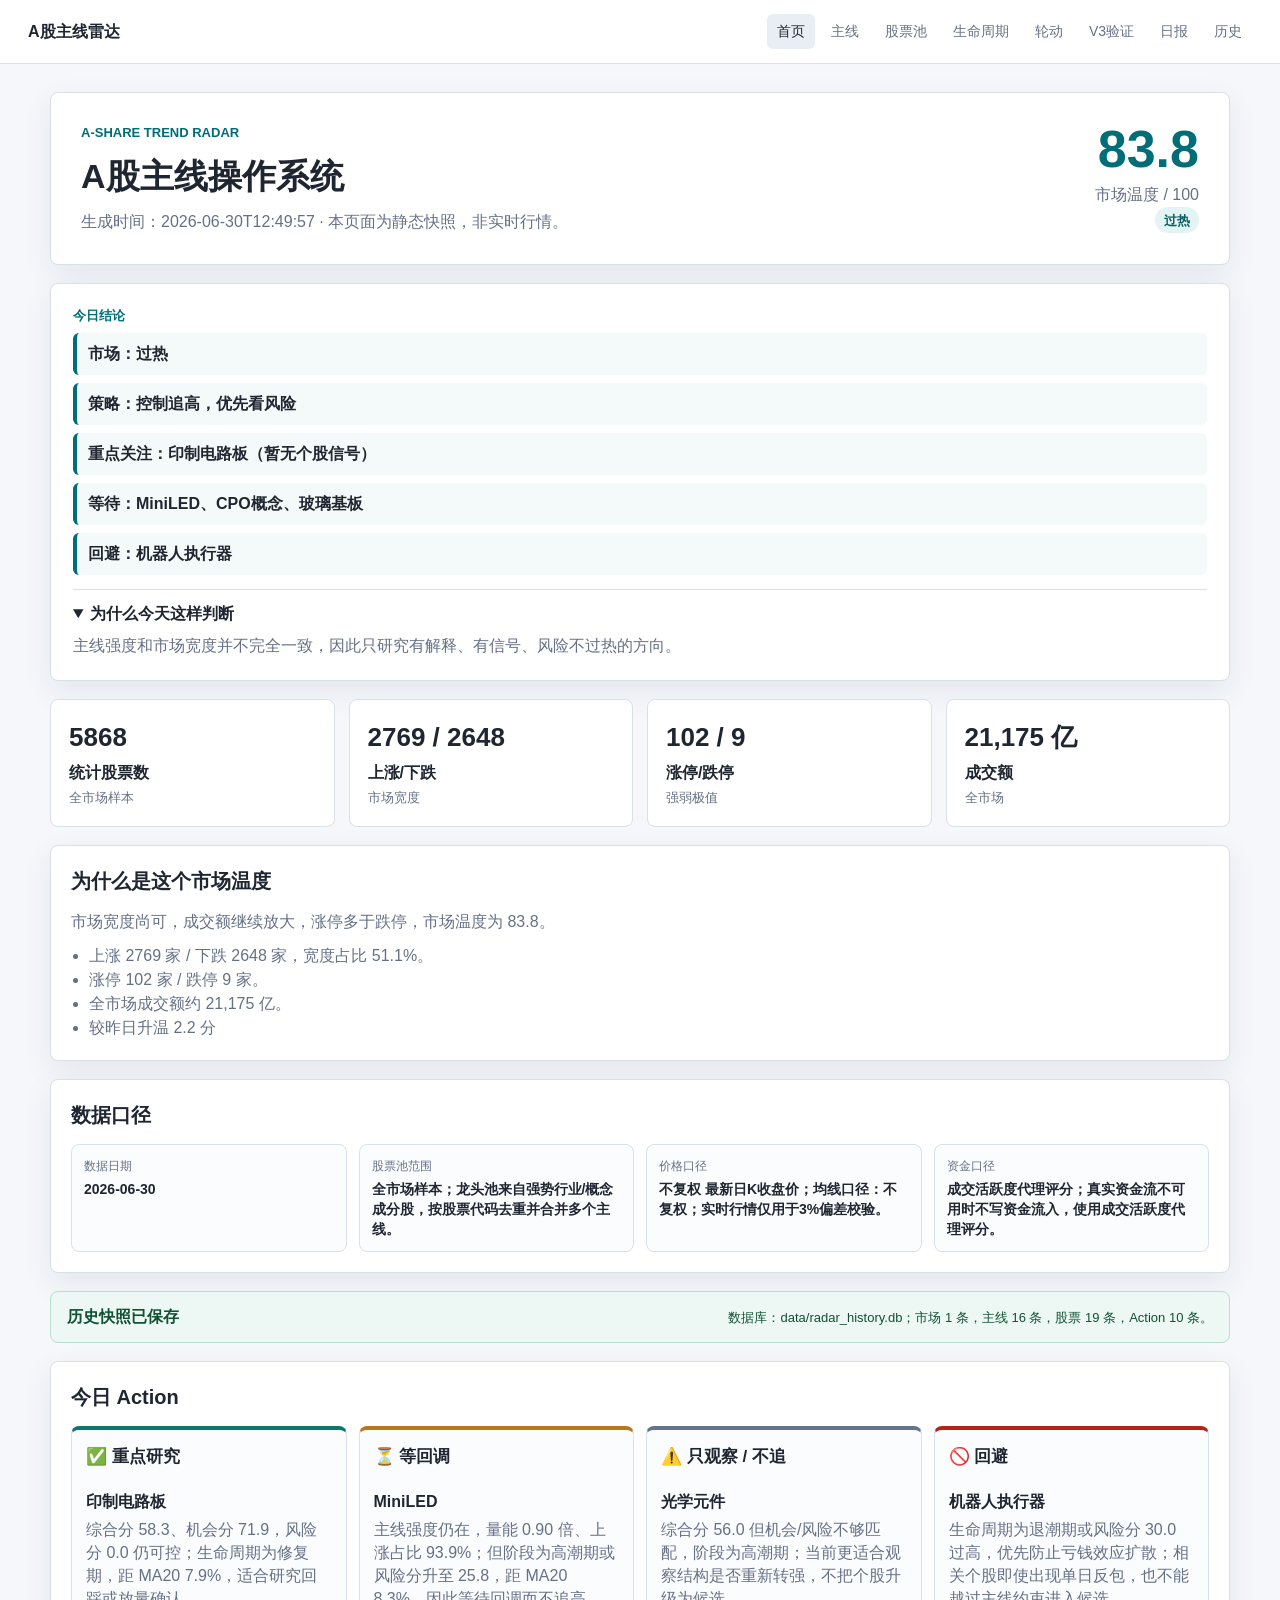
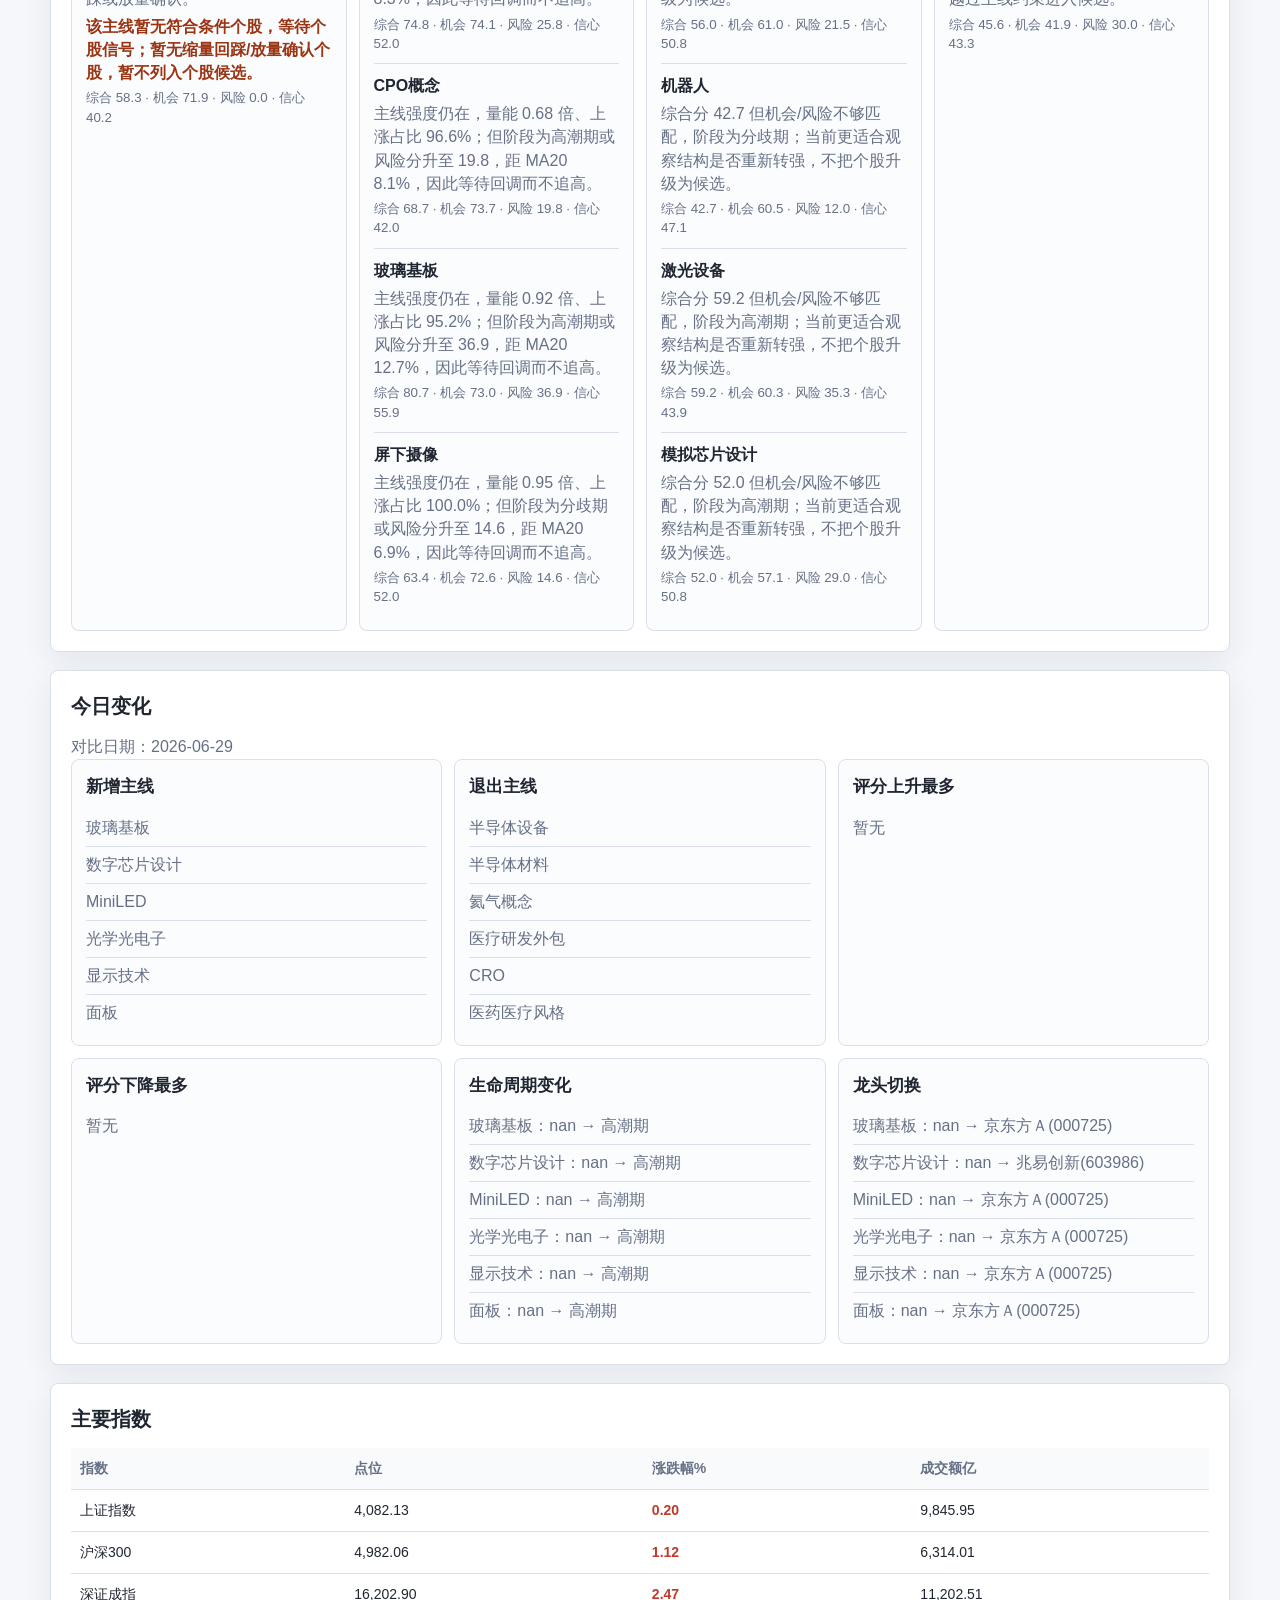
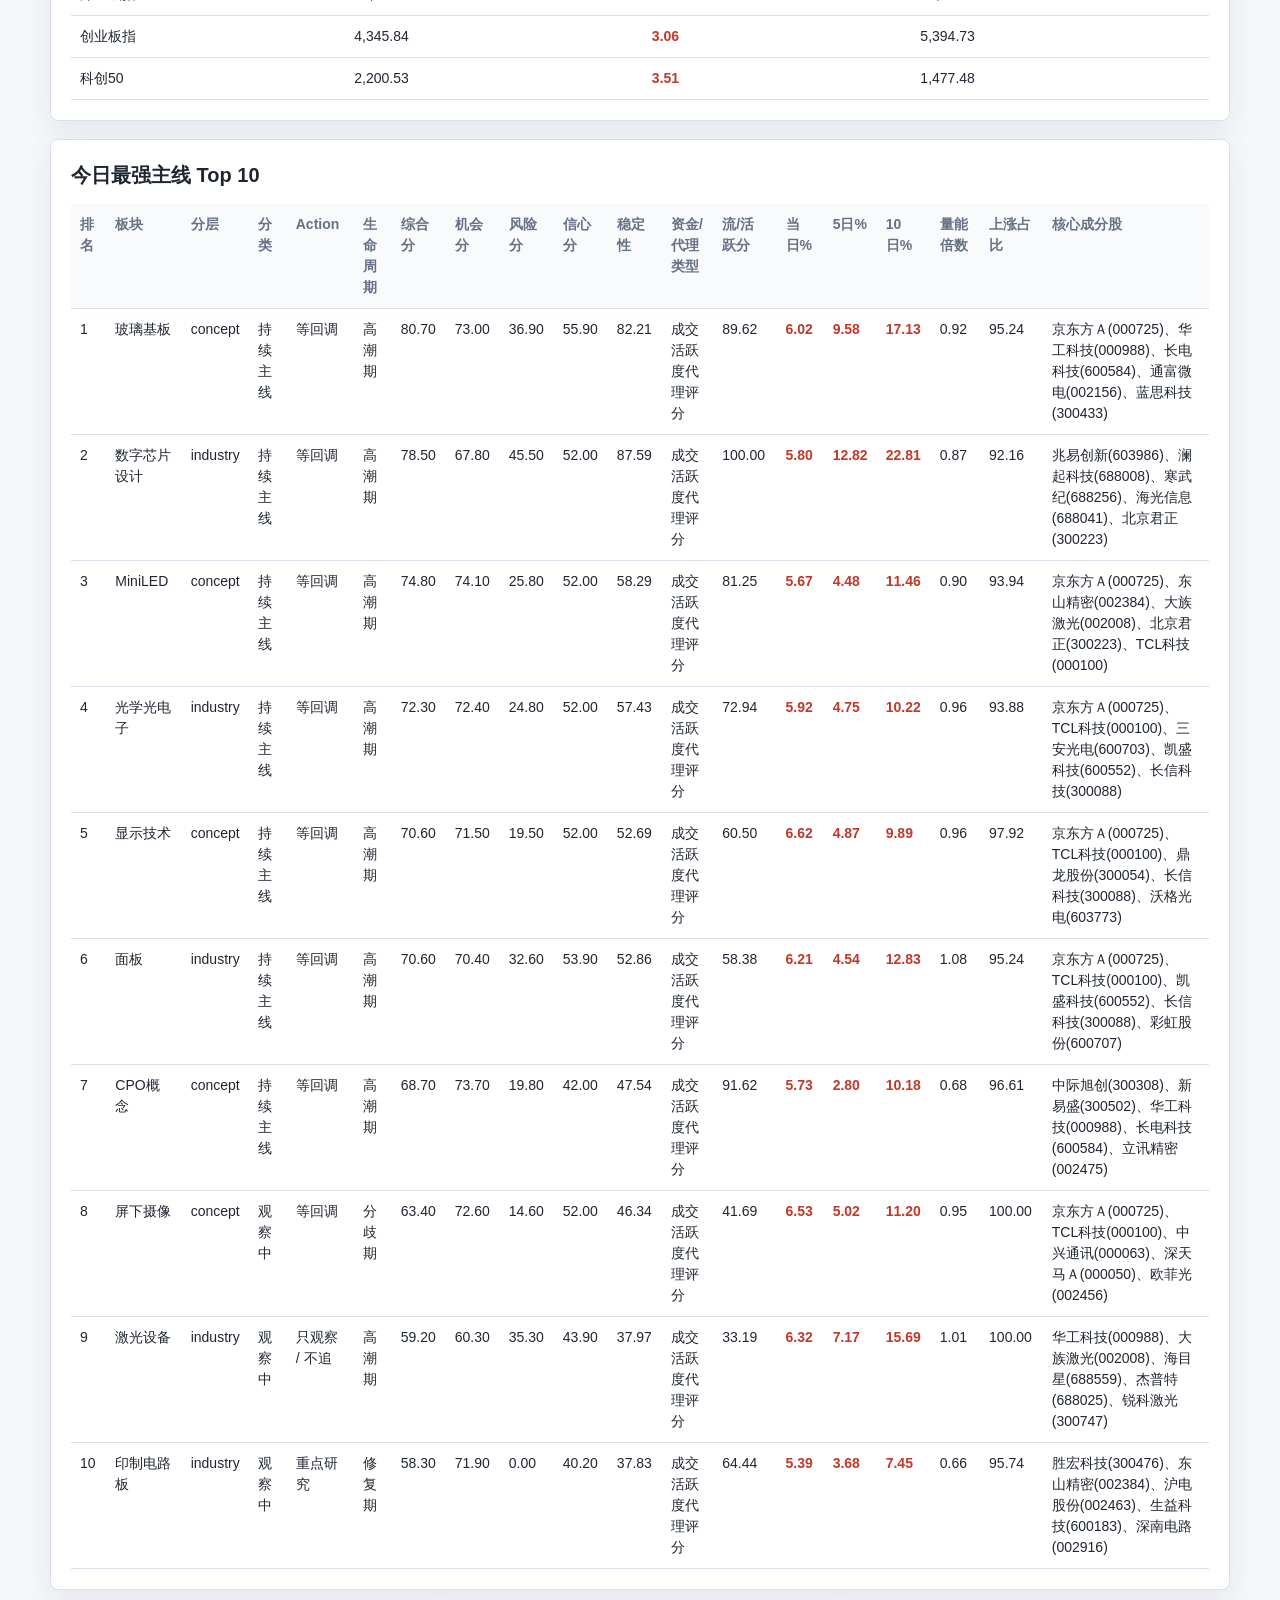
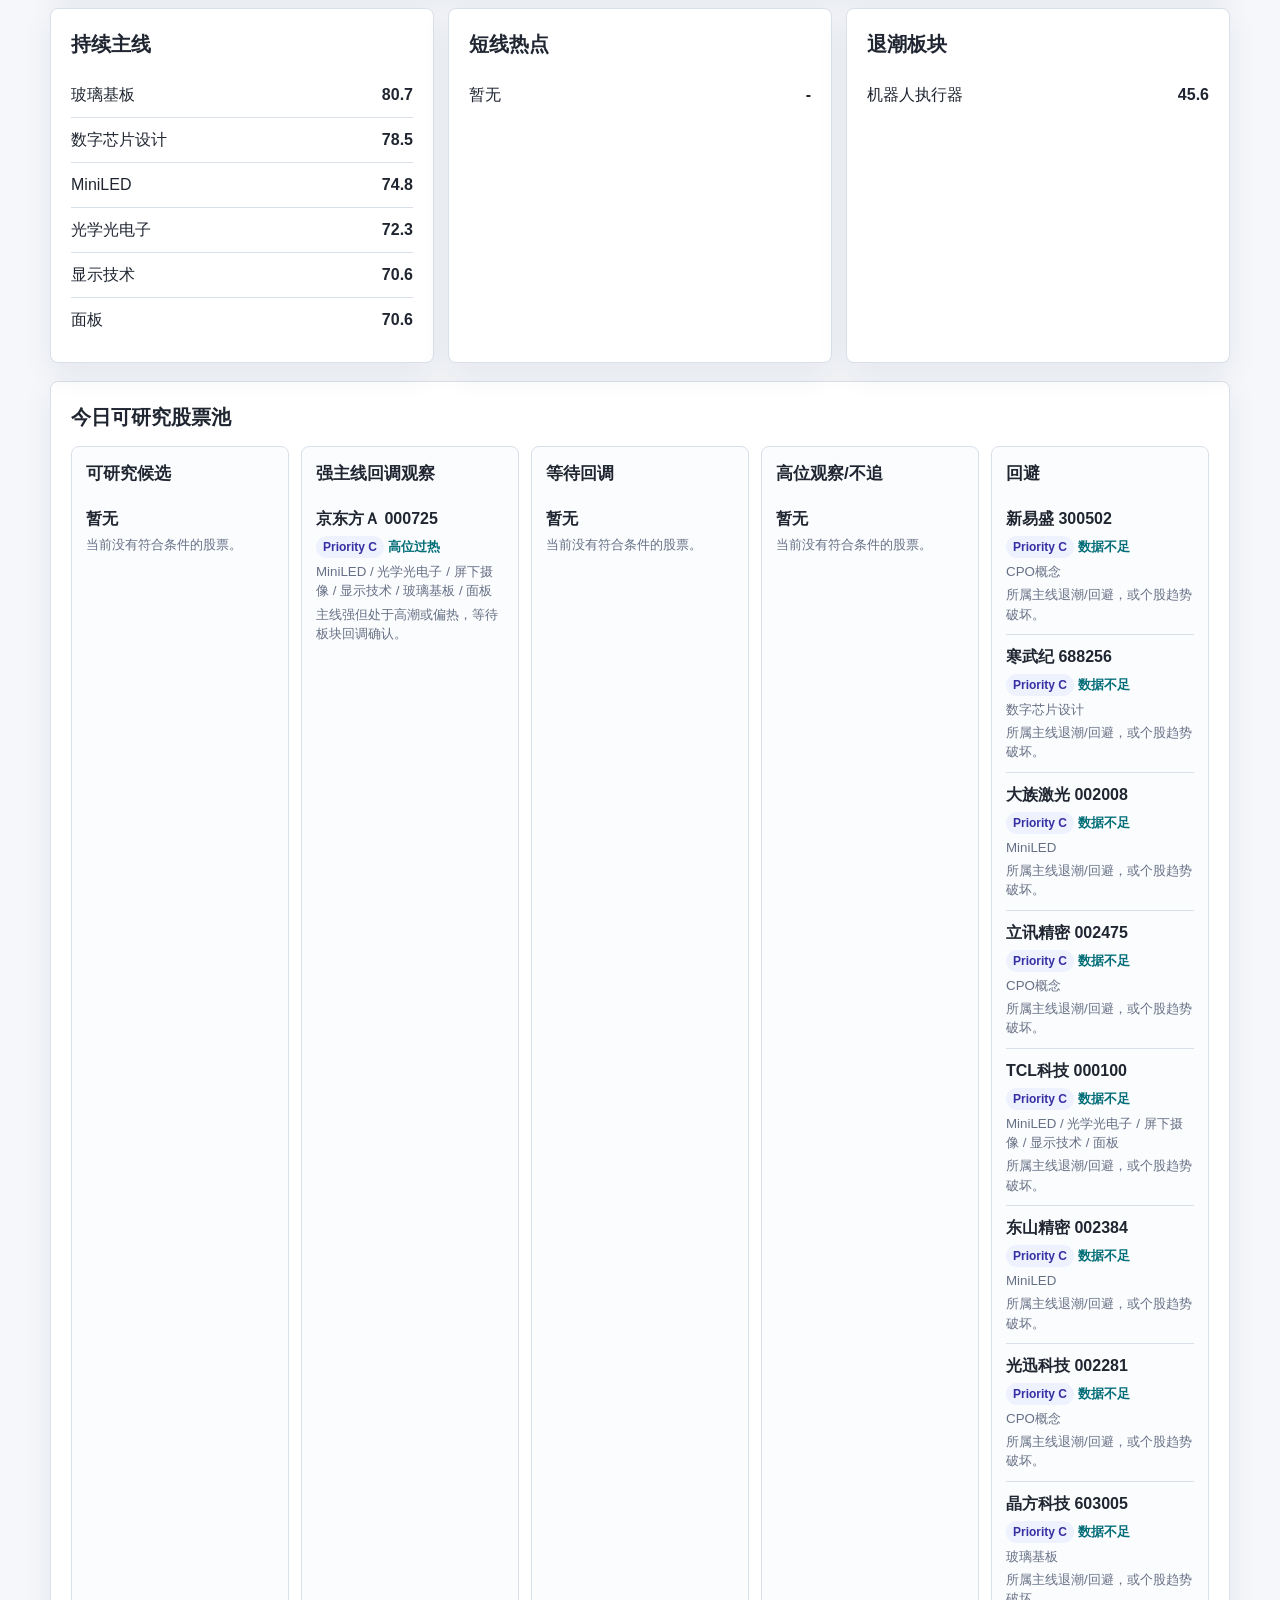
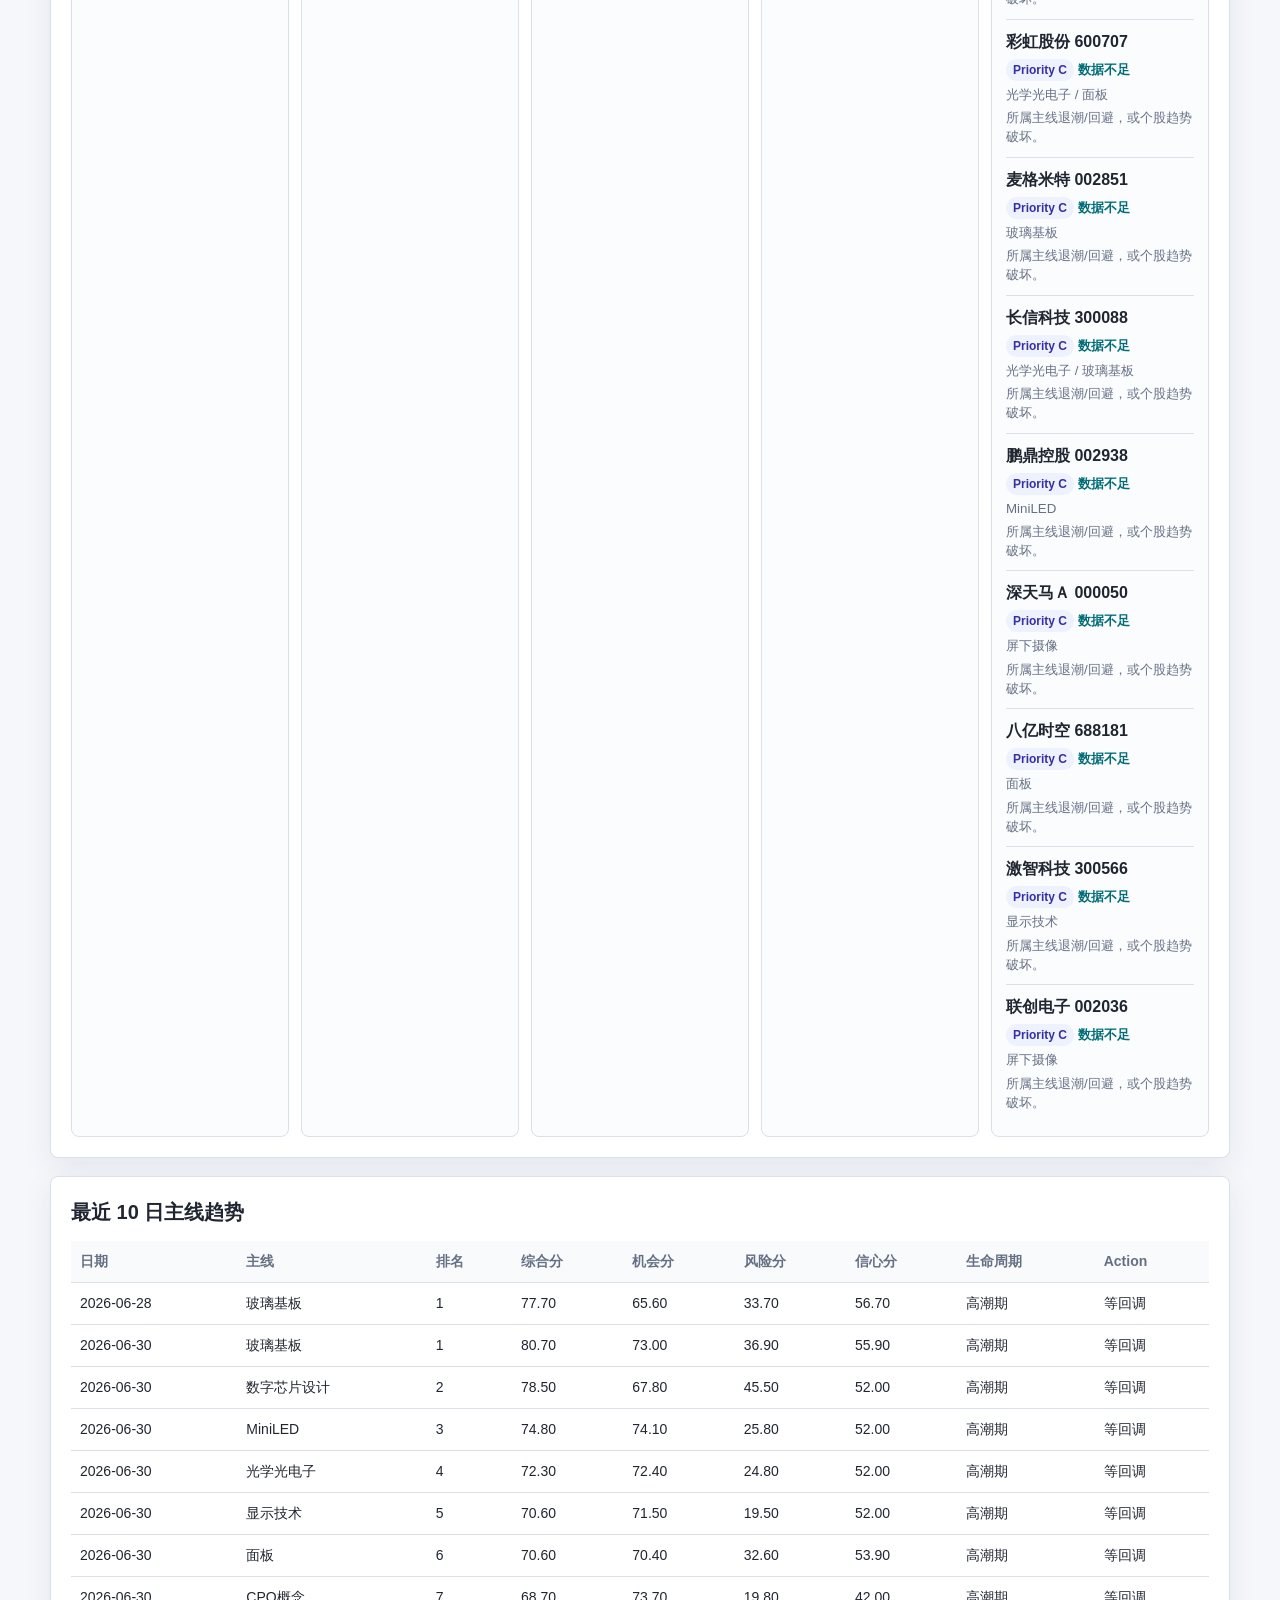
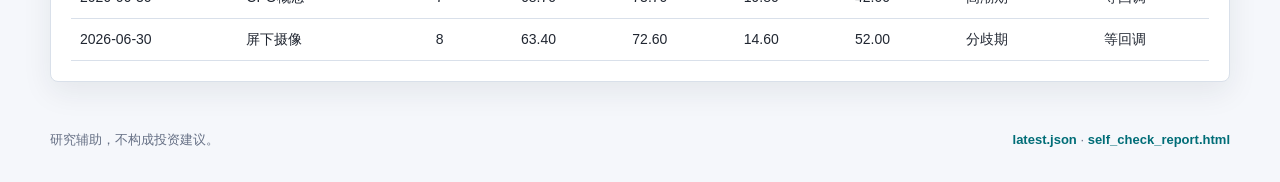
==== commit 79f4a85c: "Update radar snapshot 2026-06-30 morning" ====
--- a/docs/index.html
+++ b/docs/index.html
@@ -16,47 +16,47 @@
       <div>
         <p class="eyebrow">A-Share Trend Radar</p>
         <h1>A股主线操作系统</h1>
-        <p class="muted">生成时间：2026-06-29T21:54:31 · 本页面为静态快照，非实时行情。</p>
+        <p class="muted">生成时间：2026-06-30T12:49:57 · 本页面为静态快照，非实时行情。</p>
       </div>
       <div class="temperature">
-        <div class="temperature-score">81.6</div>
+        <div class="temperature-score">83.8</div>
         <div class="muted">市场温度 / 100</div>
         <span class="badge">过热</span>
       </div>
     </section>
     <section class="decision-card one-line">
       <p class="eyebrow">今日结论</p>
-      <ul class="conclusion-list"><li>市场：过热</li><li>策略：控制追高，优先看风险</li><li>重点关注：暂无明确重点</li><li>等待：医药医疗风格、创新药、氦气概念</li><li>回避：半导体设备、半导体材料</li></ul>
+      <ul class="conclusion-list"><li>市场：过热</li><li>策略：控制追高，优先看风险</li><li>重点关注：印制电路板（暂无个股信号）</li><li>等待：MiniLED、CPO概念、玻璃基板</li><li>回避：机器人执行器</li></ul>
       <details class="why-today" open>
         <summary>为什么今天这样判断</summary>
-        <p>退潮方向增多，赚钱效应不稳定，因此先压低研究范围，回避趋势破坏和高风险主线。</p>
+        <p>主线强度和市场宽度并不完全一致，因此只研究有解释、有信号、风险不过热的方向。</p>
       </details>
     </section>
     <section class="summary-grid">
 
     <div class="metric-card">
-      <div class="metric-value">5867</div>
+      <div class="metric-value">5868</div>
       <div class="metric-label">统计股票数</div>
       <div class="metric-note">全市场样本</div>
     </div>
 
 
     <div class="metric-card">
-      <div class="metric-value">2469 / 2933</div>
+      <div class="metric-value">2769 / 2648</div>
       <div class="metric-label">上涨/下跌</div>
       <div class="metric-note">市场宽度</div>
     </div>
 
 
     <div class="metric-card">
-      <div class="metric-value">118 / 56</div>
+      <div class="metric-value">102 / 9</div>
       <div class="metric-label">涨停/跌停</div>
       <div class="metric-note">强弱极值</div>
     </div>
 
 
     <div class="metric-card">
-      <div class="metric-value">35,394 亿</div>
+      <div class="metric-value">21,175 亿</div>
       <div class="metric-label">成交额</div>
       <div class="metric-note">全市场</div>
     </div>
@@ -66,22 +66,22 @@
 
     <section class="panel compact-reason">
       <h2>为什么是这个市场温度</h2>
-      <p class="muted">市场宽度尚可，成交额继续放大，涨停多于跌停，市场温度为 81.6。</p>
-      <ul class="evidence-list"><li>上涨 2469 家 / 下跌 2933 家，宽度占比 45.7%。</li><li>涨停 118 家 / 跌停 56 家。</li><li>全市场成交额约 35,394 亿。</li><li>较昨日升温 29.5 分</li></ul>
+      <p class="muted">市场宽度尚可，成交额继续放大，涨停多于跌停，市场温度为 83.8。</p>
+      <ul class="evidence-list"><li>上涨 2769 家 / 下跌 2648 家，宽度占比 51.1%。</li><li>涨停 102 家 / 跌停 9 家。</li><li>全市场成交额约 21,175 亿。</li><li>较昨日升温 2.2 分</li></ul>
     </section>
 
 
     <section class="panel">
       <h2>数据口径</h2>
       <div class="basis-grid">
-        <div class="basis-item"><span>数据日期</span><strong>2026-06-29</strong></div><div class="basis-item"><span>股票池范围</span><strong>全市场样本；龙头池来自强势行业/概念成分股，按股票代码去重并合并多个主线。</strong></div><div class="basis-item"><span>价格口径</span><strong>不复权 最新日K收盘价；均线口径：不复权；实时行情仅用于3%偏差校验。</strong></div><div class="basis-item"><span>资金口径</span><strong>成交活跃度代理评分；真实资金流不可用时不写资金流入，使用成交活跃度代理评分。</strong></div>
+        <div class="basis-item"><span>数据日期</span><strong>2026-06-30</strong></div><div class="basis-item"><span>股票池范围</span><strong>全市场样本；龙头池来自强势行业/概念成分股，按股票代码去重并合并多个主线。</strong></div><div class="basis-item"><span>价格口径</span><strong>不复权 最新日K收盘价；均线口径：不复权；实时行情仅用于3%偏差校验。</strong></div><div class="basis-item"><span>资金口径</span><strong>成交活跃度代理评分；真实资金流不可用时不写资金流入，使用成交活跃度代理评分。</strong></div>
       </div>
     </section>
 
 
     <section class="snapshot-status saved">
       <strong>历史快照已保存</strong>
-      <span>数据库：data/radar_history.db；市场 1 条，主线 16 条，股票 24 条，Action 10 条。</span>
+      <span>数据库：data/radar_history.db；市场 1 条，主线 16 条，股票 19 条，Action 10 条。</span>
     </section>
 
     <section class="panel">
@@ -89,38 +89,45 @@
       <div class="action-grid">
             <div class="action-card focus">
               <h3>✅ 重点研究</h3>
-              <ul><li><strong>暂无</strong><span>当前没有符合条件的主线。</span></li></ul>
+              <ul>
+            <li>
+              <strong>印制电路板</strong>
+              <span>综合分 58.3、机会分 71.9，风险分 0.0 仍可控；生命周期为修复期，距 MA20 7.9%，适合研究回踩或放量确认。</span>
+              <span class="action-note">该主线暂无符合条件个股，等待个股信号；暂无缩量回踩/放量确认个股，暂不列入个股候选。</span>
+              <small>综合 58.3 · 机会 71.9 · 风险 0.0 · 信心 40.2</small>
+            </li>
+            </ul>
             </div>
 
             <div class="action-card wait">
               <h3>⏳ 等回调</h3>
               <ul>
             <li>
-              <strong>医药医疗风格</strong>
-              <span>主线强度仍在，量能 1.77 倍、上涨占比 97.0%；但阶段为高潮期或风险分升至 19.0，距 MA20 3.9%，因此等待回调而不追高。</span>
-
-              <small>综合 64.4 · 机会 68.0 · 风险 19.0 · 信心 52.0</small>
-            </li>
-
-            <li>
-              <strong>创新药</strong>
-              <span>主线强度仍在，量能 1.89 倍、上涨占比 95.4%；但阶段为高潮期或风险分升至 24.7，距 MA20 2.6%，因此等待回调而不追高。</span>
-
-              <small>综合 62.4 · 机会 67.3 · 风险 24.7 · 信心 52.0</small>
-            </li>
-
-            <li>
-              <strong>氦气概念</strong>
-              <span>主线强度仍在，量能 1.75 倍、上涨占比 82.4%；但阶段为高潮期或风险分升至 55.8，距 MA20 16.4%，因此等待回调而不追高。</span>
-
-              <small>综合 75.6 · 机会 67.2 · 风险 55.8 · 信心 53.9</small>
-            </li>
-
-            <li>
-              <strong>CRO</strong>
-              <span>主线强度仍在，量能 2.19 倍、上涨占比 97.4%；但阶段为高潮期或风险分升至 35.8，距 MA20 9.9%，因此等待回调而不追高。</span>
-
-              <small>综合 71.3 · 机会 67.2 · 风险 35.8 · 信心 52.0</small>
+              <strong>MiniLED</strong>
+              <span>主线强度仍在，量能 0.90 倍、上涨占比 93.9%；但阶段为高潮期或风险分升至 25.8，距 MA20 8.3%，因此等待回调而不追高。</span>
+
+              <small>综合 74.8 · 机会 74.1 · 风险 25.8 · 信心 52.0</small>
+            </li>
+
+            <li>
+              <strong>CPO概念</strong>
+              <span>主线强度仍在，量能 0.68 倍、上涨占比 96.6%；但阶段为高潮期或风险分升至 19.8，距 MA20 8.1%，因此等待回调而不追高。</span>
+
+              <small>综合 68.7 · 机会 73.7 · 风险 19.8 · 信心 42.0</small>
+            </li>
+
+            <li>
+              <strong>玻璃基板</strong>
+              <span>主线强度仍在，量能 0.92 倍、上涨占比 95.2%；但阶段为高潮期或风险分升至 36.9，距 MA20 12.7%，因此等待回调而不追高。</span>
+
+              <small>综合 80.7 · 机会 73.0 · 风险 36.9 · 信心 55.9</small>
+            </li>
+
+            <li>
+              <strong>屏下摄像</strong>
+              <span>主线强度仍在，量能 0.95 倍、上涨占比 100.0%；但阶段为分歧期或风险分升至 14.6，距 MA20 6.9%，因此等待回调而不追高。</span>
+
+              <small>综合 63.4 · 机会 72.6 · 风险 14.6 · 信心 52.0</small>
             </li>
             </ul>
             </div>
@@ -129,31 +136,31 @@
               <h3>⚠️ 只观察 / 不追</h3>
               <ul>
             <li>
-              <strong>减肥药</strong>
-              <span>综合分 57.4 但机会/风险不够匹配，阶段为高潮期；当前更适合观察结构是否重新转强，不把个股升级为候选。</span>
-
-              <small>综合 57.4 · 机会 61.5 · 风险 25.1 · 信心 52.0</small>
-            </li>
-
-            <li>
-              <strong>生物制品</strong>
-              <span>综合分 45.7 但机会/风险不够匹配，阶段为高潮期；当前更适合观察结构是否重新转强，不把个股升级为候选。</span>
-
-              <small>综合 45.7 · 机会 56.2 · 风险 19.0 · 信心 50.8</small>
-            </li>
-
-            <li>
-              <strong>重组蛋白</strong>
-              <span>综合分 49.2 但机会/风险不够匹配，阶段为高潮期；当前更适合观察结构是否重新转强，不把个股升级为候选。</span>
-
-              <small>综合 49.2 · 机会 55.4 · 风险 26.0 · 信心 50.8</small>
-            </li>
-
-            <li>
-              <strong>其他生物制品</strong>
-              <span>综合分 48.3 但机会/风险不够匹配，阶段为高潮期；当前更适合观察结构是否重新转强，不把个股升级为候选。</span>
-
-              <small>综合 48.3 · 机会 54.9 · 风险 19.6 · 信心 50.8</small>
+              <strong>光学元件</strong>
+              <span>综合分 56.0 但机会/风险不够匹配，阶段为高潮期；当前更适合观察结构是否重新转强，不把个股升级为候选。</span>
+
+              <small>综合 56.0 · 机会 61.0 · 风险 21.5 · 信心 50.8</small>
+            </li>
+
+            <li>
+              <strong>机器人</strong>
+              <span>综合分 42.7 但机会/风险不够匹配，阶段为分歧期；当前更适合观察结构是否重新转强，不把个股升级为候选。</span>
+
+              <small>综合 42.7 · 机会 60.5 · 风险 12.0 · 信心 47.1</small>
+            </li>
+
+            <li>
+              <strong>激光设备</strong>
+              <span>综合分 59.2 但机会/风险不够匹配，阶段为高潮期；当前更适合观察结构是否重新转强，不把个股升级为候选。</span>
+
+              <small>综合 59.2 · 机会 60.3 · 风险 35.3 · 信心 43.9</small>
+            </li>
+
+            <li>
+              <strong>模拟芯片设计</strong>
+              <span>综合分 52.0 但机会/风险不够匹配，阶段为高潮期；当前更适合观察结构是否重新转强，不把个股升级为候选。</span>
+
+              <small>综合 52.0 · 机会 57.1 · 风险 29.0 · 信心 50.8</small>
             </li>
             </ul>
             </div>
@@ -162,17 +169,10 @@
               <h3>🚫 回避</h3>
               <ul>
             <li>
-              <strong>半导体设备</strong>
-              <span>生命周期为高潮期或风险分 83.4 过高，优先防止亏钱效应扩散；相关个股即使出现单日反包，也不能越过主线约束进入候选。</span>
-
-              <small>综合 83.3 · 机会 70.5 · 风险 83.4 · 信心 57.8</small>
-            </li>
-
-            <li>
-              <strong>半导体材料</strong>
-              <span>生命周期为高潮期或风险分 75.3 过高，优先防止亏钱效应扩散；相关个股即使出现单日反包，也不能越过主线约束进入候选。</span>
-
-              <small>综合 81.6 · 机会 70.5 · 风险 75.3 · 信心 57.8</small>
+              <strong>机器人执行器</strong>
+              <span>生命周期为退潮期或风险分 30.0 过高，优先防止亏钱效应扩散；相关个股即使出现单日反包，也不能越过主线约束进入候选。</span>
+
+              <small>综合 45.6 · 机会 41.9 · 风险 30.0 · 信心 43.3</small>
             </li>
             </ul>
             </div>
@@ -180,45 +180,45 @@
     </section>
     <section class="panel">
       <h2>今日变化</h2>
-      <p class="muted">对比日期：2026-06-28</p><div class="change-grid">
+      <p class="muted">对比日期：2026-06-29</p><div class="change-grid">
             <div class="change-block">
               <h3>新增主线</h3>
-              <ul><li>氦气概念</li><li>医疗研发外包</li><li>CRO</li><li>医药医疗风格</li><li>创新药</li><li>医疗服务</li></ul>
+              <ul><li>玻璃基板</li><li>数字芯片设计</li><li>MiniLED</li><li>光学光电子</li><li>显示技术</li><li>面板</li></ul>
             </div>
 
             <div class="change-block">
               <h3>退出主线</h3>
-              <ul><li>玻璃基板</li><li>玻纤制造</li><li>玻璃玻纤</li><li>工业气体</li><li>纳米银</li><li>植物照明</li></ul>
+              <ul><li>半导体设备</li><li>半导体材料</li><li>氦气概念</li><li>医疗研发外包</li><li>CRO</li><li>医药医疗风格</li></ul>
             </div>
 
             <div class="change-block">
               <h3>评分上升最多</h3>
-              <ul><li>半导体设备：76.7 → 83.3（6.6）</li><li>半导体材料：76.7 → 81.6（4.9）</li></ul>
+              <ul><li>暂无</li></ul>
             </div>
 
             <div class="change-block">
               <h3>评分下降最多</h3>
-              <ul><li>半导体材料：76.7 → 81.6（4.9）</li><li>半导体设备：76.7 → 83.3（6.6）</li></ul>
+              <ul><li>暂无</li></ul>
             </div>
 
             <div class="change-block">
               <h3>生命周期变化</h3>
-              <ul><li>氦气概念：nan → 高潮期</li><li>医疗研发外包：nan → 高潮期</li><li>CRO：nan → 高潮期</li><li>医药医疗风格：nan → 高潮期</li><li>创新药：nan → 高潮期</li><li>医疗服务：nan → 高潮期</li></ul>
+              <ul><li>玻璃基板：nan → 高潮期</li><li>数字芯片设计：nan → 高潮期</li><li>MiniLED：nan → 高潮期</li><li>光学光电子：nan → 高潮期</li><li>显示技术：nan → 高潮期</li><li>面板：nan → 高潮期</li></ul>
             </div>
 
             <div class="change-block">
               <h3>龙头切换</h3>
-              <ul><li>半导体材料：立昂微(605358) → 江丰电子(300666)</li><li>氦气概念：nan → 昊华科技(600378)</li><li>医疗研发外包：nan → 药明康德(603259)</li><li>CRO：nan → 药明康德(603259)</li><li>医药医疗风格：nan → 药明康德(603259)</li><li>创新药：nan → 药明康德(603259)</li></ul>
+              <ul><li>玻璃基板：nan → 京东方Ａ(000725)</li><li>数字芯片设计：nan → 兆易创新(603986)</li><li>MiniLED：nan → 京东方Ａ(000725)</li><li>光学光电子：nan → 京东方Ａ(000725)</li><li>显示技术：nan → 京东方Ａ(000725)</li><li>面板：nan → 京东方Ａ(000725)</li></ul>
             </div>
             </div>
     </section>
     <section class="panel">
       <h2>主要指数</h2>
-      <div class="table-wrap"><table><thead><tr><th>指数</th><th>点位</th><th>涨跌幅%</th><th>成交额亿</th></tr></thead><tbody><tr><td data-label="指数" class="">上证指数</td><td data-label="点位" class="">4,073.90</td><td data-label="涨跌幅%" class="positive">1.16</td><td data-label="成交额亿" class="">16,662.20</td></tr><tr><td data-label="指数" class="">沪深300</td><td data-label="点位" class="">4,926.92</td><td data-label="涨跌幅%" class="positive">1.21</td><td data-label="成交额亿" class="">10,537.24</td></tr><tr><td data-label="指数" class="">深证成指</td><td data-label="点位" class="">15,812.87</td><td data-label="涨跌幅%" class="positive">0.19</td><td data-label="成交额亿" class="">18,515.33</td></tr><tr><td data-label="指数" class="">创业板指</td><td data-label="点位" class="">4,216.70</td><td data-label="涨跌幅%" class="positive">0.54</td><td data-label="成交额亿" class="">9,163.60</td></tr><tr><td data-label="指数" class="">科创50</td><td data-label="点位" class="">2,126.01</td><td data-label="涨跌幅%" class="positive">4.61</td><td data-label="成交额亿" class="">2,300.72</td></tr></tbody></table></div>
+      <div class="table-wrap"><table><thead><tr><th>指数</th><th>点位</th><th>涨跌幅%</th><th>成交额亿</th></tr></thead><tbody><tr><td data-label="指数" class="">上证指数</td><td data-label="点位" class="">4,082.13</td><td data-label="涨跌幅%" class="positive">0.20</td><td data-label="成交额亿" class="">9,845.95</td></tr><tr><td data-label="指数" class="">沪深300</td><td data-label="点位" class="">4,982.06</td><td data-label="涨跌幅%" class="positive">1.12</td><td data-label="成交额亿" class="">6,314.01</td></tr><tr><td data-label="指数" class="">深证成指</td><td data-label="点位" class="">16,202.90</td><td data-label="涨跌幅%" class="positive">2.47</td><td data-label="成交额亿" class="">11,202.51</td></tr><tr><td data-label="指数" class="">创业板指</td><td data-label="点位" class="">4,345.84</td><td data-label="涨跌幅%" class="positive">3.06</td><td data-label="成交额亿" class="">5,394.73</td></tr><tr><td data-label="指数" class="">科创50</td><td data-label="点位" class="">2,200.53</td><td data-label="涨跌幅%" class="positive">3.51</td><td data-label="成交额亿" class="">1,477.48</td></tr></tbody></table></div>
     </section>
     <section class="panel">
       <h2>今日最强主线 Top 10</h2>
-      <div class="table-wrap"><table><thead><tr><th>排名</th><th>板块</th><th>分层</th><th>分类</th><th>Action</th><th>生命周期</th><th>综合分</th><th>机会分</th><th>风险分</th><th>信心分</th><th>稳定性</th><th>资金/代理类型</th><th>流/活跃分</th><th>当日%</th><th>5日%</th><th>10日%</th><th>量能倍数</th><th>上涨占比</th><th>核心成分股</th></tr></thead><tbody><tr><td data-label="排名" class="">1</td><td data-label="板块" class="">半导体设备</td><td data-label="分层" class="">industry</td><td data-label="分类" class="">持续主线</td><td data-label="Action" class="">回避</td><td data-label="生命周期" class="">高潮期</td><td data-label="综合分" class="">83.30</td><td data-label="机会分" class="">70.50</td><td data-label="风险分" class="">83.40</td><td data-label="信心分" class="">57.80</td><td data-label="稳定性" class="">94.70</td><td data-label="资金/代理类型" class="">成交活跃度代理评分</td><td data-label="流/活跃分" class="">95.81</td><td data-label="当日%" class="positive">7.41</td><td data-label="5日%" class="positive">20.38</td><td data-label="10日%" class="positive">43.04</td><td data-label="量能倍数" class="">1.50</td><td data-label="上涨占比" class="">90.48</td><td data-label="核心成分股" class="">中微公司(688012)、北方华创(002371)、长川科技(300604)、华海清科(688120)、盛美上海(688082)</td></tr><tr><td data-label="排名" class="">2</td><td data-label="板块" class="">半导体材料</td><td data-label="分层" class="">industry</td><td data-label="分类" class="">持续主线</td><td data-label="Action" class="">回避</td><td data-label="生命周期" class="">高潮期</td><td data-label="综合分" class="">81.60</td><td data-label="机会分" class="">70.50</td><td data-label="风险分" class="">75.30</td><td data-label="信心分" class="">57.80</td><td data-label="稳定性" class="">96.79</td><td data-label="资金/代理类型" class="">成交活跃度代理评分</td><td data-label="流/活跃分" class="">97.94</td><td data-label="当日%" class="positive">6.94</td><td data-label="5日%" class="positive">16.59</td><td data-label="10日%" class="positive">36.01</td><td data-label="量能倍数" class="">1.76</td><td data-label="上涨占比" class="">83.87</td><td data-label="核心成分股" class="">江丰电子(300666)、沪硅产业(688126)、立昂微(605358)、有研新材(600206)、雅克科技(002409)</td></tr><tr><td data-label="排名" class="">3</td><td data-label="板块" class="">氦气概念</td><td data-label="分层" class="">concept</td><td data-label="分类" class="">持续主线</td><td data-label="Action" class="">等回调</td><td data-label="生命周期" class="">高潮期</td><td data-label="综合分" class="">75.60</td><td data-label="机会分" class="">67.20</td><td data-label="风险分" class="">55.80</td><td data-label="信心分" class="">53.90</td><td data-label="稳定性" class="">65.12</td><td data-label="资金/代理类型" class="">成交活跃度代理评分</td><td data-label="流/活跃分" class="">72.94</td><td data-label="当日%" class="positive">6.08</td><td data-label="5日%" class="positive">8.91</td><td data-label="10日%" class="positive">20.04</td><td data-label="量能倍数" class="">1.75</td><td data-label="上涨占比" class="">82.35</td><td data-label="核心成分股" class="">昊华科技(600378)、正帆科技(688596)、华特气体(688268)、冰轮环境(000811)、广钢气体(688548)</td></tr><tr><td data-label="排名" class="">4</td><td data-label="板块" class="">医疗研发外包</td><td data-label="分层" class="">industry</td><td data-label="分类" class="">持续主线</td><td data-label="Action" class="">等回调</td><td data-label="生命周期" class="">高潮期</td><td data-label="综合分" class="">71.90</td><td data-label="机会分" class="">64.00</td><td data-label="风险分" class="">47.60</td><td data-label="信心分" class="">52.00</td><td data-label="稳定性" class="">55.08</td><td data-label="资金/代理类型" class="">成交活跃度代理评分</td><td data-label="流/活跃分" class="">70.81</td><td data-label="当日%" class="positive">8.59</td><td data-label="5日%" class="positive">13.38</td><td data-label="10日%" class="positive">17.42</td><td data-label="量能倍数" class="">2.27</td><td data-label="上涨占比" class="">96.55</td><td data-label="核心成分股" class="">药明康德(603259)、康龙化成(300759)、泰格医药(300347)、凯莱英(002821)、昭衍新药(603127)</td></tr><tr><td data-label="排名" class="">5</td><td data-label="板块" class="">CRO</td><td data-label="分层" class="">concept</td><td data-label="分类" class="">持续主线</td><td data-label="Action" class="">等回调</td><td data-label="生命周期" class="">高潮期</td><td data-label="综合分" class="">71.30</td><td data-label="机会分" class="">67.20</td><td data-label="风险分" class="">35.80</td><td data-label="信心分" class="">52.00</td><td data-label="稳定性" class="">56.80</td><td data-label="资金/代理类型" class="">成交活跃度代理评分</td><td data-label="流/活跃分" class="">58.31</td><td data-label="当日%" class="positive">7.50</td><td data-label="5日%" class="positive">10.24</td><td data-label="10日%" class="positive">12.65</td><td data-label="量能倍数" class="">2.19</td><td data-label="上涨占比" class="">97.37</td><td data-label="核心成分股" class="">药明康德(603259)、康龙化成(300759)、泰格医药(300347)、凯莱英(002821)、昭衍新药(603127)</td></tr><tr><td data-label="排名" class="">6</td><td data-label="板块" class="">医药医疗风格</td><td data-label="分层" class="">concept</td><td data-label="分类" class="">短线热点</td><td data-label="Action" class="">等回调</td><td data-label="生命周期" class="">高潮期</td><td data-label="综合分" class="">64.40</td><td data-label="机会分" class="">68.00</td><td data-label="风险分" class="">19.00</td><td data-label="信心分" class="">52.00</td><td data-label="稳定性" class="">47.99</td><td data-label="资金/代理类型" class="">成交活跃度代理评分</td><td data-label="流/活跃分" class="">85.44</td><td data-label="当日%" class="positive">6.31</td><td data-label="5日%" class="positive">3.89</td><td data-label="10日%" class="positive">3.26</td><td data-label="量能倍数" class="">1.77</td><td data-label="上涨占比" class="">97.00</td><td data-label="核心成分股" class="">药明康德(603259)、恒瑞医药(600276)、康龙化成(300759)、荣昌生物(688331)、百济神州(688235)</td></tr><tr><td data-label="排名" class="">7</td><td data-label="板块" class="">创新药</td><td data-label="分层" class="">concept</td><td data-label="分类" class="">短线热点</td><td data-label="Action" class="">等回调</td><td data-label="生命周期" class="">高潮期</td><td data-label="综合分" class="">62.40</td><td data-label="机会分" class="">67.30</td><td data-label="风险分" class="">24.70</td><td data-label="信心分" class="">52.00</td><td data-label="稳定性" class="">40.79</td><td data-label="资金/代理类型" class="">成交活跃度代理评分</td><td data-label="流/活跃分" class="">81.25</td><td data-label="当日%" class="positive">6.74</td><td data-label="5日%" class="positive">4.46</td><td data-label="10日%" class="positive">3.19</td><td data-label="量能倍数" class="">1.89</td><td data-label="上涨占比" class="">95.38</td><td data-label="核心成分股" class="">药明康德(603259)、恒瑞医药(600276)、荣昌生物(688331)、百济神州(688235)、贝达药业(300558)</td></tr><tr><td data-label="排名" class="">8</td><td data-label="板块" class="">医疗服务</td><td data-label="分层" class="">industry</td><td data-label="分类" class="">短线热点</td><td data-label="Action" class="">等回调</td><td data-label="生命周期" class="">高潮期</td><td data-label="综合分" class="">61.40</td><td data-label="机会分" class="">62.50</td><td data-label="风险分" class="">30.50</td><td data-label="信心分" class="">52.00</td><td data-label="稳定性" class="">47.03</td><td data-label="资金/代理类型" class="">成交活跃度代理评分</td><td data-label="流/活跃分" class="">50.00</td><td data-label="当日%" class="positive">6.10</td><td data-label="5日%" class="positive">5.31</td><td data-label="10日%" class="positive">6.80</td><td data-label="量能倍数" class="">2.02</td><td data-label="上涨占比" class="">96.30</td><td data-label="核心成分股" class="">药明康德(603259)、康龙化成(300759)、泰格医药(300347)、凯莱英(002821)、昭衍新药(603127)</td></tr><tr><td data-label="排名" class="">9</td><td data-label="板块" class="">单抗概念</td><td data-label="分层" class="">concept</td><td data-label="分类" class="">观察中</td><td data-label="Action" class="">等回调</td><td data-label="生命周期" class="">高潮期</td><td data-label="综合分" class="">57.90</td><td data-label="机会分" class="">62.90</td><td data-label="风险分" class="">25.50</td><td data-label="信心分" class="">52.00</td><td data-label="稳定性" class="">35.98</td><td data-label="资金/代理类型" class="">成交活跃度代理评分</td><td data-label="流/活跃分" class="">37.50</td><td data-label="当日%" class="positive">7.16</td><td data-label="5日%" class="positive">5.38</td><td data-label="10日%" class="positive">3.42</td><td data-label="量能倍数" class="">2.01</td><td data-label="上涨占比" class="">100.00</td><td data-label="核心成分股" class="">恒瑞医药(600276)、百济神州(688235)、贝达药业(300558)、泽璟制药-U(688266)、信立泰(002294)</td></tr><tr><td data-label="排名" class="">10</td><td data-label="板块" class="">减肥药</td><td data-label="分层" class="">concept</td><td data-label="分类" class="">观察中</td><td data-label="Action" class="">只观察 / 不追</td><td data-label="生命周期" class="">高潮期</td><td data-label="综合分" class="">57.40</td><td data-label="机会分" class="">61.50</td><td data-label="风险分" class="">25.10</td><td data-label="信心分" class="">52.00</td><td data-label="稳定性" class="">36.77</td><td data-label="资金/代理类型" class="">成交活跃度代理评分</td><td data-label="流/活跃分" class="">31.25</td><td data-label="当日%" class="positive">7.69</td><td data-label="5日%" class="positive">5.65</td><td data-label="10日%" class="positive">4.11</td><td data-label="量能倍数" class="">1.95</td><td data-label="上涨占比" class="">100.00</td><td data-label="核心成分股" class="">恒瑞医药(600276)、翰宇药业(300199)、众生药业(002317)、皓元医药(688131)、信立泰(002294)</td></tr></tbody></table></div>
+      <div class="table-wrap"><table><thead><tr><th>排名</th><th>板块</th><th>分层</th><th>分类</th><th>Action</th><th>生命周期</th><th>综合分</th><th>机会分</th><th>风险分</th><th>信心分</th><th>稳定性</th><th>资金/代理类型</th><th>流/活跃分</th><th>当日%</th><th>5日%</th><th>10日%</th><th>量能倍数</th><th>上涨占比</th><th>核心成分股</th></tr></thead><tbody><tr><td data-label="排名" class="">1</td><td data-label="板块" class="">玻璃基板</td><td data-label="分层" class="">concept</td><td data-label="分类" class="">持续主线</td><td data-label="Action" class="">等回调</td><td data-label="生命周期" class="">高潮期</td><td data-label="综合分" class="">80.70</td><td data-label="机会分" class="">73.00</td><td data-label="风险分" class="">36.90</td><td data-label="信心分" class="">55.90</td><td data-label="稳定性" class="">82.21</td><td data-label="资金/代理类型" class="">成交活跃度代理评分</td><td data-label="流/活跃分" class="">89.62</td><td data-label="当日%" class="positive">6.02</td><td data-label="5日%" class="positive">9.58</td><td data-label="10日%" class="positive">17.13</td><td data-label="量能倍数" class="">0.92</td><td data-label="上涨占比" class="">95.24</td><td data-label="核心成分股" class="">京东方Ａ(000725)、华工科技(000988)、长电科技(600584)、通富微电(002156)、蓝思科技(300433)</td></tr><tr><td data-label="排名" class="">2</td><td data-label="板块" class="">数字芯片设计</td><td data-label="分层" class="">industry</td><td data-label="分类" class="">持续主线</td><td data-label="Action" class="">等回调</td><td data-label="生命周期" class="">高潮期</td><td data-label="综合分" class="">78.50</td><td data-label="机会分" class="">67.80</td><td data-label="风险分" class="">45.50</td><td data-label="信心分" class="">52.00</td><td data-label="稳定性" class="">87.59</td><td data-label="资金/代理类型" class="">成交活跃度代理评分</td><td data-label="流/活跃分" class="">100.00</td><td data-label="当日%" class="positive">5.80</td><td data-label="5日%" class="positive">12.82</td><td data-label="10日%" class="positive">22.81</td><td data-label="量能倍数" class="">0.87</td><td data-label="上涨占比" class="">92.16</td><td data-label="核心成分股" class="">兆易创新(603986)、澜起科技(688008)、寒武纪(688256)、海光信息(688041)、北京君正(300223)</td></tr><tr><td data-label="排名" class="">3</td><td data-label="板块" class="">MiniLED</td><td data-label="分层" class="">concept</td><td data-label="分类" class="">持续主线</td><td data-label="Action" class="">等回调</td><td data-label="生命周期" class="">高潮期</td><td data-label="综合分" class="">74.80</td><td data-label="机会分" class="">74.10</td><td data-label="风险分" class="">25.80</td><td data-label="信心分" class="">52.00</td><td data-label="稳定性" class="">58.29</td><td data-label="资金/代理类型" class="">成交活跃度代理评分</td><td data-label="流/活跃分" class="">81.25</td><td data-label="当日%" class="positive">5.67</td><td data-label="5日%" class="positive">4.48</td><td data-label="10日%" class="positive">11.46</td><td data-label="量能倍数" class="">0.90</td><td data-label="上涨占比" class="">93.94</td><td data-label="核心成分股" class="">京东方Ａ(000725)、东山精密(002384)、大族激光(002008)、北京君正(300223)、TCL科技(000100)</td></tr><tr><td data-label="排名" class="">4</td><td data-label="板块" class="">光学光电子</td><td data-label="分层" class="">industry</td><td data-label="分类" class="">持续主线</td><td data-label="Action" class="">等回调</td><td data-label="生命周期" class="">高潮期</td><td data-label="综合分" class="">72.30</td><td data-label="机会分" class="">72.40</td><td data-label="风险分" class="">24.80</td><td data-label="信心分" class="">52.00</td><td data-label="稳定性" class="">57.43</td><td data-label="资金/代理类型" class="">成交活跃度代理评分</td><td data-label="流/活跃分" class="">72.94</td><td data-label="当日%" class="positive">5.92</td><td data-label="5日%" class="positive">4.75</td><td data-label="10日%" class="positive">10.22</td><td data-label="量能倍数" class="">0.96</td><td data-label="上涨占比" class="">93.88</td><td data-label="核心成分股" class="">京东方Ａ(000725)、TCL科技(000100)、三安光电(600703)、凯盛科技(600552)、长信科技(300088)</td></tr><tr><td data-label="排名" class="">5</td><td data-label="板块" class="">显示技术</td><td data-label="分层" class="">concept</td><td data-label="分类" class="">持续主线</td><td data-label="Action" class="">等回调</td><td data-label="生命周期" class="">高潮期</td><td data-label="综合分" class="">70.60</td><td data-label="机会分" class="">71.50</td><td data-label="风险分" class="">19.50</td><td data-label="信心分" class="">52.00</td><td data-label="稳定性" class="">52.69</td><td data-label="资金/代理类型" class="">成交活跃度代理评分</td><td data-label="流/活跃分" class="">60.50</td><td data-label="当日%" class="positive">6.62</td><td data-label="5日%" class="positive">4.87</td><td data-label="10日%" class="positive">9.89</td><td data-label="量能倍数" class="">0.96</td><td data-label="上涨占比" class="">97.92</td><td data-label="核心成分股" class="">京东方Ａ(000725)、TCL科技(000100)、鼎龙股份(300054)、长信科技(300088)、沃格光电(603773)</td></tr><tr><td data-label="排名" class="">6</td><td data-label="板块" class="">面板</td><td data-label="分层" class="">industry</td><td data-label="分类" class="">持续主线</td><td data-label="Action" class="">等回调</td><td data-label="生命周期" class="">高潮期</td><td data-label="综合分" class="">70.60</td><td data-label="机会分" class="">70.40</td><td data-label="风险分" class="">32.60</td><td data-label="信心分" class="">53.90</td><td data-label="稳定性" class="">52.86</td><td data-label="资金/代理类型" class="">成交活跃度代理评分</td><td data-label="流/活跃分" class="">58.38</td><td data-label="当日%" class="positive">6.21</td><td data-label="5日%" class="positive">4.54</td><td data-label="10日%" class="positive">12.83</td><td data-label="量能倍数" class="">1.08</td><td data-label="上涨占比" class="">95.24</td><td data-label="核心成分股" class="">京东方Ａ(000725)、TCL科技(000100)、凯盛科技(600552)、长信科技(300088)、彩虹股份(600707)</td></tr><tr><td data-label="排名" class="">7</td><td data-label="板块" class="">CPO概念</td><td data-label="分层" class="">concept</td><td data-label="分类" class="">持续主线</td><td data-label="Action" class="">等回调</td><td data-label="生命周期" class="">高潮期</td><td data-label="综合分" class="">68.70</td><td data-label="机会分" class="">73.70</td><td data-label="风险分" class="">19.80</td><td data-label="信心分" class="">42.00</td><td data-label="稳定性" class="">47.54</td><td data-label="资金/代理类型" class="">成交活跃度代理评分</td><td data-label="流/活跃分" class="">91.62</td><td data-label="当日%" class="positive">5.73</td><td data-label="5日%" class="positive">2.80</td><td data-label="10日%" class="positive">10.18</td><td data-label="量能倍数" class="">0.68</td><td data-label="上涨占比" class="">96.61</td><td data-label="核心成分股" class="">中际旭创(300308)、新易盛(300502)、华工科技(000988)、长电科技(600584)、立讯精密(002475)</td></tr><tr><td data-label="排名" class="">8</td><td data-label="板块" class="">屏下摄像</td><td data-label="分层" class="">concept</td><td data-label="分类" class="">观察中</td><td data-label="Action" class="">等回调</td><td data-label="生命周期" class="">分歧期</td><td data-label="综合分" class="">63.40</td><td data-label="机会分" class="">72.60</td><td data-label="风险分" class="">14.60</td><td data-label="信心分" class="">52.00</td><td data-label="稳定性" class="">46.34</td><td data-label="资金/代理类型" class="">成交活跃度代理评分</td><td data-label="流/活跃分" class="">41.69</td><td data-label="当日%" class="positive">6.53</td><td data-label="5日%" class="positive">5.02</td><td data-label="10日%" class="positive">11.20</td><td data-label="量能倍数" class="">0.95</td><td data-label="上涨占比" class="">100.00</td><td data-label="核心成分股" class="">京东方Ａ(000725)、TCL科技(000100)、中兴通讯(000063)、深天马Ａ(000050)、欧菲光(002456)</td></tr><tr><td data-label="排名" class="">9</td><td data-label="板块" class="">激光设备</td><td data-label="分层" class="">industry</td><td data-label="分类" class="">观察中</td><td data-label="Action" class="">只观察 / 不追</td><td data-label="生命周期" class="">高潮期</td><td data-label="综合分" class="">59.20</td><td data-label="机会分" class="">60.30</td><td data-label="风险分" class="">35.30</td><td data-label="信心分" class="">43.90</td><td data-label="稳定性" class="">37.97</td><td data-label="资金/代理类型" class="">成交活跃度代理评分</td><td data-label="流/活跃分" class="">33.19</td><td data-label="当日%" class="positive">6.32</td><td data-label="5日%" class="positive">7.17</td><td data-label="10日%" class="positive">15.69</td><td data-label="量能倍数" class="">1.01</td><td data-label="上涨占比" class="">100.00</td><td data-label="核心成分股" class="">华工科技(000988)、大族激光(002008)、海目星(688559)、杰普特(688025)、锐科激光(300747)</td></tr><tr><td data-label="排名" class="">10</td><td data-label="板块" class="">印制电路板</td><td data-label="分层" class="">industry</td><td data-label="分类" class="">观察中</td><td data-label="Action" class="">重点研究</td><td data-label="生命周期" class="">修复期</td><td data-label="综合分" class="">58.30</td><td data-label="机会分" class="">71.90</td><td data-label="风险分" class="">0.00</td><td data-label="信心分" class="">40.20</td><td data-label="稳定性" class="">37.83</td><td data-label="资金/代理类型" class="">成交活跃度代理评分</td><td data-label="流/活跃分" class="">64.44</td><td data-label="当日%" class="positive">5.39</td><td data-label="5日%" class="positive">3.68</td><td data-label="10日%" class="positive">7.45</td><td data-label="量能倍数" class="">0.66</td><td data-label="上涨占比" class="">95.74</td><td data-label="核心成分股" class="">胜宏科技(300476)、东山精密(002384)、沪电股份(002463)、生益科技(600183)、深南电路(002916)</td></tr></tbody></table></div>
     </section>
     <section class="three-columns">
 
@@ -226,28 +226,33 @@
       <h2>持续主线</h2>
       <ul class="mini-list">
         <li>
-          <span>半导体设备</span>
-          <strong>83.3</strong>
-        </li>
-
-        <li>
-          <span>半导体材料</span>
-          <strong>81.6</strong>
-        </li>
-
-        <li>
-          <span>氦气概念</span>
-          <strong>75.6</strong>
-        </li>
-
-        <li>
-          <span>医疗研发外包</span>
-          <strong>71.9</strong>
-        </li>
-
-        <li>
-          <span>CRO</span>
-          <strong>71.3</strong>
+          <span>玻璃基板</span>
+          <strong>80.7</strong>
+        </li>
+
+        <li>
+          <span>数字芯片设计</span>
+          <strong>78.5</strong>
+        </li>
+
+        <li>
+          <span>MiniLED</span>
+          <strong>74.8</strong>
+        </li>
+
+        <li>
+          <span>光学光电子</span>
+          <strong>72.3</strong>
+        </li>
+
+        <li>
+          <span>显示技术</span>
+          <strong>70.6</strong>
+        </li>
+
+        <li>
+          <span>面板</span>
+          <strong>70.6</strong>
         </li>
         </ul>
     </section>
@@ -255,28 +260,18 @@
 
     <section class="panel compact">
       <h2>短线热点</h2>
-      <ul class="mini-list">
-        <li>
-          <span>医药医疗风格</span>
-          <strong>64.4</strong>
-        </li>
-
-        <li>
-          <span>创新药</span>
-          <strong>62.4</strong>
-        </li>
-
-        <li>
-          <span>医疗服务</span>
-          <strong>61.4</strong>
-        </li>
-        </ul>
+      <ul class="mini-list"><li><span>暂无</span><strong>-</strong></li></ul>
     </section>
 
 
     <section class="panel compact">
       <h2>退潮板块</h2>
-      <ul class="mini-list"><li><span>暂无</span><strong>-</strong></li></ul>
+      <ul class="mini-list">
+        <li>
+          <span>机器人执行器</span>
+          <strong>45.6</strong>
+        </li>
+        </ul>
     </section>
 
     </section>
@@ -294,114 +289,10 @@
       <h3>强主线回调观察</h3>
       <ul>
         <li>
-          <strong>昊华科技 <span>600378</span></strong>
-          <b class="priority">Priority A+</b>
-          <em>缩量回踩 5 日线</em>
-          <small>氦气概念</small>
-          <small>主线强但处于高潮或偏热，等待板块回调确认。</small>
-        </li>
-
-        <li>
-          <strong>华特气体 <span>688268</span></strong>
-          <b class="priority">Priority A+</b>
-          <em>缩量回踩 5 日线</em>
-          <small>氦气概念</small>
-          <small>主线强但处于高潮或偏热，等待板块回调确认。</small>
-        </li>
-
-        <li>
-          <strong>药明康德 <span>603259</span></strong>
-          <b class="priority">Priority A+</b>
-          <em>放量反包</em>
-          <small>CRO / 创新药 / 医疗服务 / 医疗研发外包 / 医药医疗风格</small>
-          <small>主线强但处于高潮或偏热，等待板块回调确认。</small>
-        </li>
-
-        <li>
-          <strong>恒瑞医药 <span>600276</span></strong>
-          <b class="priority">Priority A+</b>
-          <em>放量反包</em>
-          <small>创新药 / 医药医疗风格</small>
-          <small>主线强但处于高潮或偏热，等待板块回调确认。</small>
-        </li>
-
-        <li>
-          <strong>贝达药业 <span>300558</span></strong>
-          <b class="priority">Priority A+</b>
-          <em>放量反包</em>
-          <small>创新药 / 医药医疗风格</small>
-          <small>主线强但处于高潮或偏热，等待板块回调确认。</small>
-        </li>
-
-        <li>
-          <strong>康龙化成 <span>300759</span></strong>
-          <b class="priority">Priority A</b>
-          <em>放量反包</em>
-          <small>CRO / 医疗服务 / 医疗研发外包 / 医药医疗风格</small>
-          <small>主线强但处于高潮或偏热，等待板块回调确认。</small>
-        </li>
-
-        <li>
-          <strong>荣昌生物 <span>688331</span></strong>
-          <b class="priority">Priority A</b>
-          <em>放量反包</em>
-          <small>创新药 / 医药医疗风格</small>
-          <small>主线强但处于高潮或偏热，等待板块回调确认。</small>
-        </li>
-
-        <li>
-          <strong>艾力斯 <span>688578</span></strong>
-          <b class="priority">Priority A</b>
-          <em>放量反包</em>
-          <small>创新药</small>
-          <small>主线强但处于高潮或偏热，等待板块回调确认。</small>
-        </li>
-
-        <li>
-          <strong>皓元医药 <span>688131</span></strong>
-          <b class="priority">Priority A</b>
-          <em>放量反包</em>
-          <small>CRO / 医疗服务 / 医疗研发外包</small>
-          <small>主线强但处于高潮或偏热，等待板块回调确认。</small>
-        </li>
-
-        <li>
-          <strong>泰格医药 <span>300347</span></strong>
-          <b class="priority">Priority A</b>
-          <em>放量反包</em>
-          <small>CRO / 医疗服务 / 医疗研发外包</small>
-          <small>主线强但处于高潮或偏热，等待板块回调确认。</small>
-        </li>
-
-        <li>
-          <strong>广钢气体 <span>688548</span></strong>
+          <strong>京东方Ａ <span>000725</span></strong>
           <b class="priority">Priority C</b>
           <em>高位过热</em>
-          <small>氦气概念</small>
-          <small>主线强但处于高潮或偏热，等待板块回调确认。</small>
-        </li>
-
-        <li>
-          <strong>凯莱英 <span>002821</span></strong>
-          <b class="priority">Priority C</b>
-          <em>高位过热</em>
-          <small>CRO / 医疗服务 / 医疗研发外包</small>
-          <small>主线强但处于高潮或偏热，等待板块回调确认。</small>
-        </li>
-
-        <li>
-          <strong>金宏气体 <span>688106</span></strong>
-          <b class="priority">Priority C</b>
-          <em>高位过热</em>
-          <small>氦气概念</small>
-          <small>主线强但处于高潮或偏热，等待板块回调确认。</small>
-        </li>
-
-        <li>
-          <strong>正帆科技 <span>688596</span></strong>
-          <b class="priority">Priority C</b>
-          <em>高位过热</em>
-          <small>氦气概念</small>
+          <small>MiniLED / 光学光电子 / 屏下摄像 / 显示技术 / 玻璃基板 / 面板</small>
           <small>主线强但处于高潮或偏热，等待板块回调确认。</small>
         </li>
         </ul>
@@ -424,82 +315,130 @@
       <h3>回避</h3>
       <ul>
         <li>
-          <strong>中船特气 <span>688146</span></strong>
-          <b class="priority">Priority C</b>
-          <em>高位过热</em>
-          <small>半导体材料</small>
-          <small>所属主线退潮/回避，或个股趋势破坏。</small>
-        </li>
-
-        <li>
-          <strong>沪硅产业 <span>688126</span></strong>
-          <b class="priority">Priority C</b>
-          <em>高位过热</em>
-          <small>半导体材料</small>
-          <small>所属主线退潮/回避，或个股趋势破坏。</small>
-        </li>
-
-        <li>
-          <strong>中微公司 <span>688012</span></strong>
-          <b class="priority">Priority C</b>
-          <em>高位过热</em>
-          <small>半导体设备</small>
-          <small>所属主线退潮/回避，或个股趋势破坏。</small>
-        </li>
-
-        <li>
-          <strong>有研新材 <span>600206</span></strong>
-          <b class="priority">Priority C</b>
-          <em>高位过热</em>
-          <small>半导体材料</small>
-          <small>所属主线退潮/回避，或个股趋势破坏。</small>
-        </li>
-
-        <li>
-          <strong>江丰电子 <span>300666</span></strong>
-          <b class="priority">Priority C</b>
-          <em>高位过热</em>
-          <small>半导体材料</small>
-          <small>所属主线退潮/回避，或个股趋势破坏。</small>
-        </li>
-
-        <li>
-          <strong>华海清科 <span>688120</span></strong>
-          <b class="priority">Priority C</b>
-          <em>高位过热</em>
-          <small>半导体设备</small>
-          <small>所属主线退潮/回避，或个股趋势破坏。</small>
-        </li>
-
-        <li>
-          <strong>雅克科技 <span>002409</span></strong>
-          <b class="priority">Priority C</b>
-          <em>高位过热</em>
-          <small>半导体材料</small>
-          <small>所属主线退潮/回避，或个股趋势破坏。</small>
-        </li>
-
-        <li>
-          <strong>长川科技 <span>300604</span></strong>
-          <b class="priority">Priority C</b>
-          <em>高位过热</em>
-          <small>半导体设备</small>
-          <small>所属主线退潮/回避，或个股趋势破坏。</small>
-        </li>
-
-        <li>
-          <strong>芯源微 <span>688037</span></strong>
-          <b class="priority">Priority C</b>
-          <em>高位过热</em>
-          <small>半导体设备</small>
-          <small>所属主线退潮/回避，或个股趋势破坏。</small>
-        </li>
-
-        <li>
-          <strong>盛美上海 <span>688082</span></strong>
-          <b class="priority">Priority C</b>
-          <em>高位过热</em>
-          <small>半导体设备</small>
+          <strong>新易盛 <span>300502</span></strong>
+          <b class="priority">Priority C</b>
+          <em>数据不足</em>
+          <small>CPO概念</small>
+          <small>所属主线退潮/回避，或个股趋势破坏。</small>
+        </li>
+
+        <li>
+          <strong>寒武纪 <span>688256</span></strong>
+          <b class="priority">Priority C</b>
+          <em>数据不足</em>
+          <small>数字芯片设计</small>
+          <small>所属主线退潮/回避，或个股趋势破坏。</small>
+        </li>
+
+        <li>
+          <strong>大族激光 <span>002008</span></strong>
+          <b class="priority">Priority C</b>
+          <em>数据不足</em>
+          <small>MiniLED</small>
+          <small>所属主线退潮/回避，或个股趋势破坏。</small>
+        </li>
+
+        <li>
+          <strong>立讯精密 <span>002475</span></strong>
+          <b class="priority">Priority C</b>
+          <em>数据不足</em>
+          <small>CPO概念</small>
+          <small>所属主线退潮/回避，或个股趋势破坏。</small>
+        </li>
+
+        <li>
+          <strong>TCL科技 <span>000100</span></strong>
+          <b class="priority">Priority C</b>
+          <em>数据不足</em>
+          <small>MiniLED / 光学光电子 / 屏下摄像 / 显示技术 / 面板</small>
+          <small>所属主线退潮/回避，或个股趋势破坏。</small>
+        </li>
+
+        <li>
+          <strong>东山精密 <span>002384</span></strong>
+          <b class="priority">Priority C</b>
+          <em>数据不足</em>
+          <small>MiniLED</small>
+          <small>所属主线退潮/回避，或个股趋势破坏。</small>
+        </li>
+
+        <li>
+          <strong>光迅科技 <span>002281</span></strong>
+          <b class="priority">Priority C</b>
+          <em>数据不足</em>
+          <small>CPO概念</small>
+          <small>所属主线退潮/回避，或个股趋势破坏。</small>
+        </li>
+
+        <li>
+          <strong>晶方科技 <span>603005</span></strong>
+          <b class="priority">Priority C</b>
+          <em>数据不足</em>
+          <small>玻璃基板</small>
+          <small>所属主线退潮/回避，或个股趋势破坏。</small>
+        </li>
+
+        <li>
+          <strong>彩虹股份 <span>600707</span></strong>
+          <b class="priority">Priority C</b>
+          <em>数据不足</em>
+          <small>光学光电子 / 面板</small>
+          <small>所属主线退潮/回避，或个股趋势破坏。</small>
+        </li>
+
+        <li>
+          <strong>麦格米特 <span>002851</span></strong>
+          <b class="priority">Priority C</b>
+          <em>数据不足</em>
+          <small>玻璃基板</small>
+          <small>所属主线退潮/回避，或个股趋势破坏。</small>
+        </li>
+
+        <li>
+          <strong>长信科技 <span>300088</span></strong>
+          <b class="priority">Priority C</b>
+          <em>数据不足</em>
+          <small>光学光电子 / 玻璃基板</small>
+          <small>所属主线退潮/回避，或个股趋势破坏。</small>
+        </li>
+
+        <li>
+          <strong>鹏鼎控股 <span>002938</span></strong>
+          <b class="priority">Priority C</b>
+          <em>数据不足</em>
+          <small>MiniLED</small>
+          <small>所属主线退潮/回避，或个股趋势破坏。</small>
+        </li>
+
+        <li>
+          <strong>深天马Ａ <span>000050</span></strong>
+          <b class="priority">Priority C</b>
+          <em>数据不足</em>
+          <small>屏下摄像</small>
+          <small>所属主线退潮/回避，或个股趋势破坏。</small>
+        </li>
+
+        <li>
+          <strong>八亿时空 <span>688181</span></strong>
+          <b class="priority">Priority C</b>
+          <em>数据不足</em>
+          <small>面板</small>
+          <small>所属主线退潮/回避，或个股趋势破坏。</small>
+        </li>
+
+        <li>
+          <strong>激智科技 <span>300566</span></strong>
+          <b class="priority">Priority C</b>
+          <em>数据不足</em>
+          <small>显示技术</small>
+          <small>所属主线退潮/回避，或个股趋势破坏。</small>
+        </li>
+
+        <li>
+          <strong>联创电子 <span>002036</span></strong>
+          <b class="priority">Priority C</b>
+          <em>数据不足</em>
+          <small>屏下摄像</small>
           <small>所属主线退潮/回避，或个股趋势破坏。</small>
         </li>
         </ul>
@@ -509,7 +448,7 @@
     </section>
     <section class="panel">
       <h2>最近 10 日主线趋势</h2>
-      <div class="table-wrap"><table><thead><tr><th>日期</th><th>主线</th><th>排名</th><th>综合分</th><th>机会分</th><th>风险分</th><th>信心分</th><th>生命周期</th><th>Action</th></tr></thead><tbody><tr><td data-label="日期" class="">2026-06-28</td><td data-label="主线" class="">半导体材料</td><td data-label="排名" class="">2</td><td data-label="综合分" class="">76.70</td><td data-label="机会分" class="">64.30</td><td data-label="风险分" class="">50.00</td><td data-label="信心分" class="">56.70</td><td data-label="生命周期" class="">高潮期</td><td data-label="Action" class="">等回调</td></tr><tr><td data-label="日期" class="">2026-06-28</td><td data-label="主线" class="">半导体设备</td><td data-label="排名" class="">3</td><td data-label="综合分" class="">76.70</td><td data-label="机会分" class="">62.10</td><td data-label="风险分" class="">69.70</td><td data-label="信心分" class="">56.70</td><td data-label="生命周期" class="">高潮期</td><td data-label="Action" class="">等回调</td></tr><tr><td data-label="日期" class="">2026-06-29</td><td data-label="主线" class="">半导体设备</td><td data-label="排名" class="">1</td><td data-label="综合分" class="">83.30</td><td data-label="机会分" class="">70.50</td><td data-label="风险分" class="">83.40</td><td data-label="信心分" class="">57.80</td><td data-label="生命周期" class="">高潮期</td><td data-label="Action" class="">回避</td></tr><tr><td data-label="日期" class="">2026-06-29</td><td data-label="主线" class="">半导体材料</td><td data-label="排名" class="">2</td><td data-label="综合分" class="">81.60</td><td data-label="机会分" class="">70.50</td><td data-label="风险分" class="">75.30</td><td data-label="信心分" class="">57.80</td><td data-label="生命周期" class="">高潮期</td><td data-label="Action" class="">回避</td></tr><tr><td data-label="日期" class="">2026-06-29</td><td data-label="主线" class="">氦气概念</td><td data-label="排名" class="">3</td><td data-label="综合分" class="">75.60</td><td data-label="机会分" class="">67.20</td><td data-label="风险分" class="">55.80</td><td data-label="信心分" class="">53.90</td><td data-label="生命周期" class="">高潮期</td><td data-label="Action" class="">等回调</td></tr><tr><td data-label="日期" class="">2026-06-29</td><td data-label="主线" class="">医疗研发外包</td><td data-label="排名" class="">4</td><td data-label="综合分" class="">71.90</td><td data-label="机会分" class="">64.00</td><td data-label="风险分" class="">47.60</td><td data-label="信心分" class="">52.00</td><td data-label="生命周期" class="">高潮期</td><td data-label="Action" class="">等回调</td></tr><tr><td data-label="日期" class="">2026-06-29</td><td data-label="主线" class="">CRO</td><td data-label="排名" class="">5</td><td data-label="综合分" class="">71.30</td><td data-label="机会分" class="">67.20</td><td data-label="风险分" class="">35.80</td><td data-label="信心分" class="">52.00</td><td data-label="生命周期" class="">高潮期</td><td data-label="Action" class="">等回调</td></tr><tr><td data-label="日期" class="">2026-06-29</td><td data-label="主线" class="">医药医疗风格</td><td data-label="排名" class="">6</td><td data-label="综合分" class="">64.40</td><td data-label="机会分" class="">68.00</td><td data-label="风险分" class="">19.00</td><td data-label="信心分" class="">52.00</td><td data-label="生命周期" class="">高潮期</td><td data-label="Action" class="">等回调</td></tr><tr><td data-label="日期" class="">2026-06-29</td><td data-label="主线" class="">创新药</td><td data-label="排名" class="">7</td><td data-label="综合分" class="">62.40</td><td data-label="机会分" class="">67.30</td><td data-label="风险分" class="">24.70</td><td data-label="信心分" class="">52.00</td><td data-label="生命周期" class="">高潮期</td><td data-label="Action" class="">等回调</td></tr><tr><td data-label="日期" class="">2026-06-29</td><td data-label="主线" class="">医疗服务</td><td data-label="排名" class="">8</td><td data-label="综合分" class="">61.40</td><td data-label="机会分" class="">62.50</td><td data-label="风险分" class="">30.50</td><td data-label="信心分" class="">52.00</td><td data-label="生命周期" class="">高潮期</td><td data-label="Action" class="">等回调</td></tr></tbody></table></div>
+      <div class="table-wrap"><table><thead><tr><th>日期</th><th>主线</th><th>排名</th><th>综合分</th><th>机会分</th><th>风险分</th><th>信心分</th><th>生命周期</th><th>Action</th></tr></thead><tbody><tr><td data-label="日期" class="">2026-06-28</td><td data-label="主线" class="">玻璃基板</td><td data-label="排名" class="">1</td><td data-label="综合分" class="">77.70</td><td data-label="机会分" class="">65.60</td><td data-label="风险分" class="">33.70</td><td data-label="信心分" class="">56.70</td><td data-label="生命周期" class="">高潮期</td><td data-label="Action" class="">等回调</td></tr><tr><td data-label="日期" class="">2026-06-30</td><td data-label="主线" class="">玻璃基板</td><td data-label="排名" class="">1</td><td data-label="综合分" class="">80.70</td><td data-label="机会分" class="">73.00</td><td data-label="风险分" class="">36.90</td><td data-label="信心分" class="">55.90</td><td data-label="生命周期" class="">高潮期</td><td data-label="Action" class="">等回调</td></tr><tr><td data-label="日期" class="">2026-06-30</td><td data-label="主线" class="">数字芯片设计</td><td data-label="排名" class="">2</td><td data-label="综合分" class="">78.50</td><td data-label="机会分" class="">67.80</td><td data-label="风险分" class="">45.50</td><td data-label="信心分" class="">52.00</td><td data-label="生命周期" class="">高潮期</td><td data-label="Action" class="">等回调</td></tr><tr><td data-label="日期" class="">2026-06-30</td><td data-label="主线" class="">MiniLED</td><td data-label="排名" class="">3</td><td data-label="综合分" class="">74.80</td><td data-label="机会分" class="">74.10</td><td data-label="风险分" class="">25.80</td><td data-label="信心分" class="">52.00</td><td data-label="生命周期" class="">高潮期</td><td data-label="Action" class="">等回调</td></tr><tr><td data-label="日期" class="">2026-06-30</td><td data-label="主线" class="">光学光电子</td><td data-label="排名" class="">4</td><td data-label="综合分" class="">72.30</td><td data-label="机会分" class="">72.40</td><td data-label="风险分" class="">24.80</td><td data-label="信心分" class="">52.00</td><td data-label="生命周期" class="">高潮期</td><td data-label="Action" class="">等回调</td></tr><tr><td data-label="日期" class="">2026-06-30</td><td data-label="主线" class="">显示技术</td><td data-label="排名" class="">5</td><td data-label="综合分" class="">70.60</td><td data-label="机会分" class="">71.50</td><td data-label="风险分" class="">19.50</td><td data-label="信心分" class="">52.00</td><td data-label="生命周期" class="">高潮期</td><td data-label="Action" class="">等回调</td></tr><tr><td data-label="日期" class="">2026-06-30</td><td data-label="主线" class="">面板</td><td data-label="排名" class="">6</td><td data-label="综合分" class="">70.60</td><td data-label="机会分" class="">70.40</td><td data-label="风险分" class="">32.60</td><td data-label="信心分" class="">53.90</td><td data-label="生命周期" class="">高潮期</td><td data-label="Action" class="">等回调</td></tr><tr><td data-label="日期" class="">2026-06-30</td><td data-label="主线" class="">CPO概念</td><td data-label="排名" class="">7</td><td data-label="综合分" class="">68.70</td><td data-label="机会分" class="">73.70</td><td data-label="风险分" class="">19.80</td><td data-label="信心分" class="">42.00</td><td data-label="生命周期" class="">高潮期</td><td data-label="Action" class="">等回调</td></tr><tr><td data-label="日期" class="">2026-06-30</td><td data-label="主线" class="">屏下摄像</td><td data-label="排名" class="">8</td><td data-label="综合分" class="">63.40</td><td data-label="机会分" class="">72.60</td><td data-label="风险分" class="">14.60</td><td data-label="信心分" class="">52.00</td><td data-label="生命周期" class="">分歧期</td><td data-label="Action" class="">等回调</td></tr></tbody></table></div>
     </section>
     </main>
   <footer>
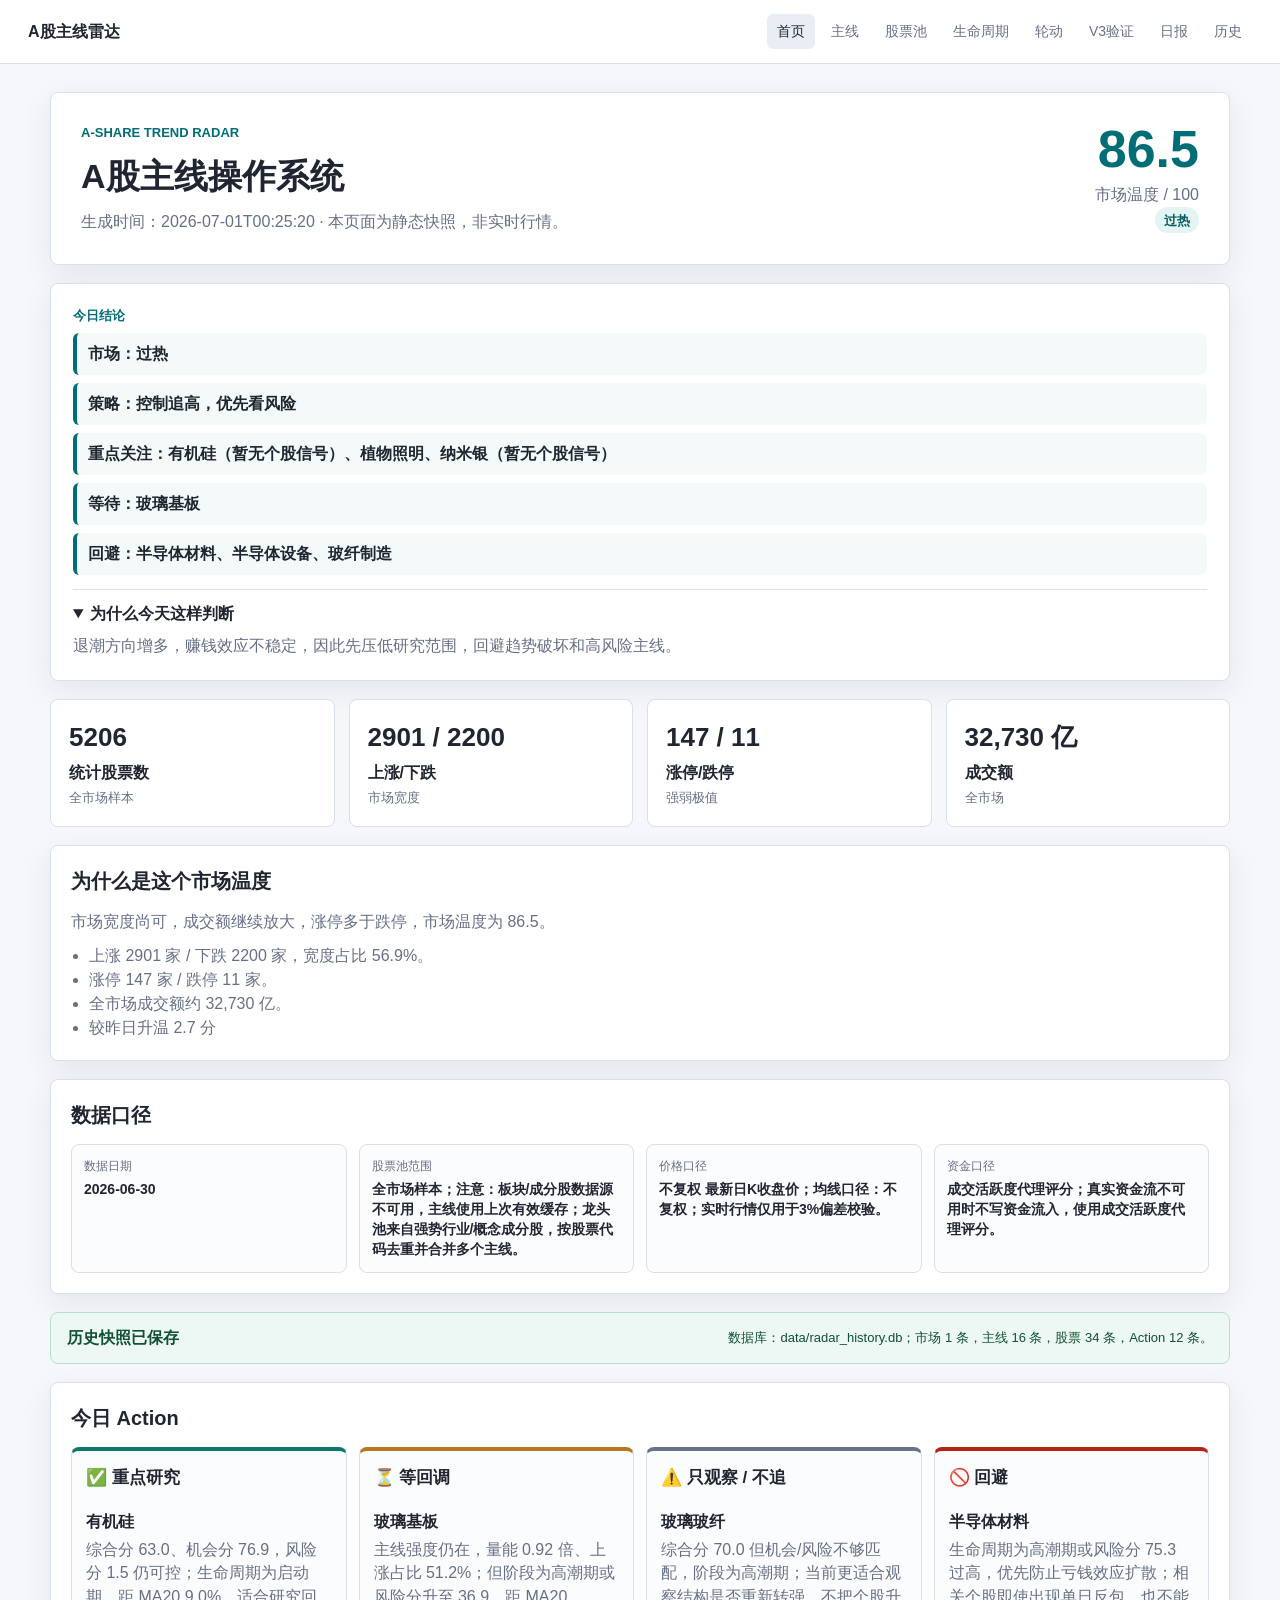
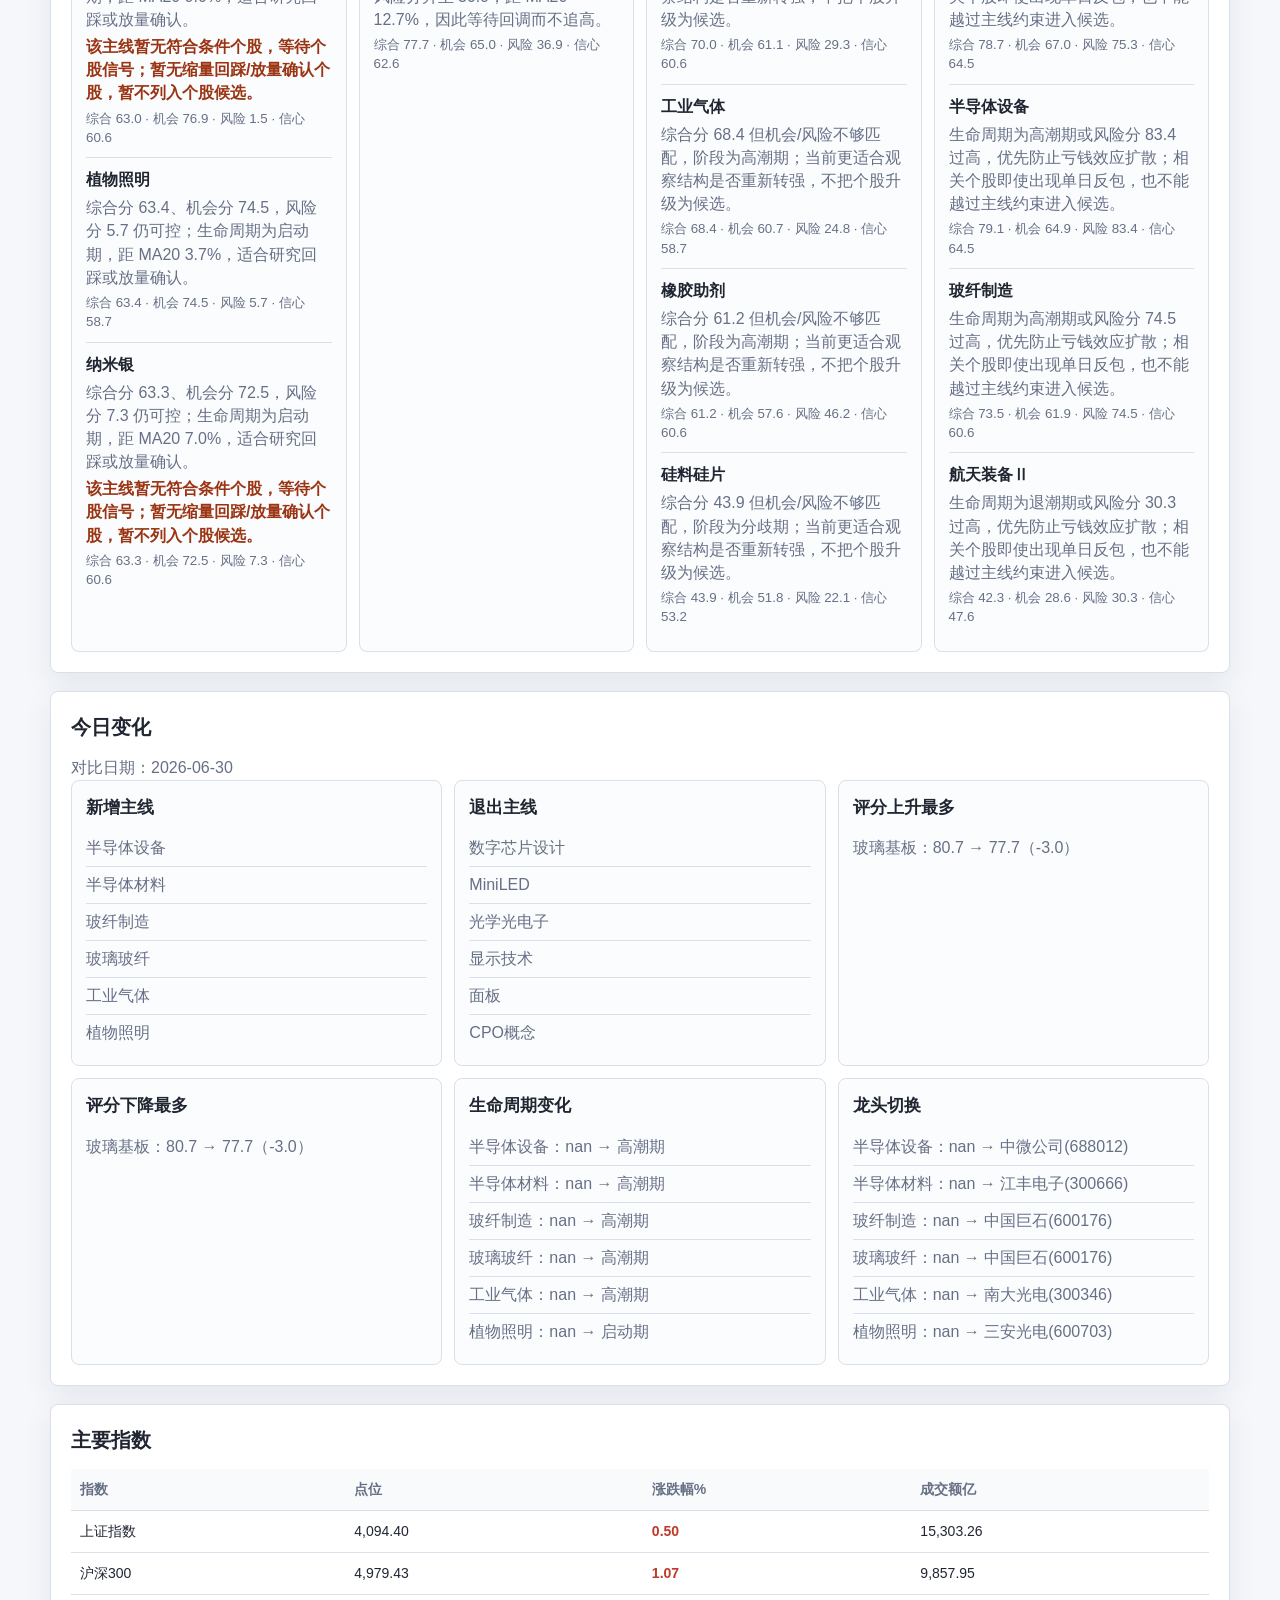
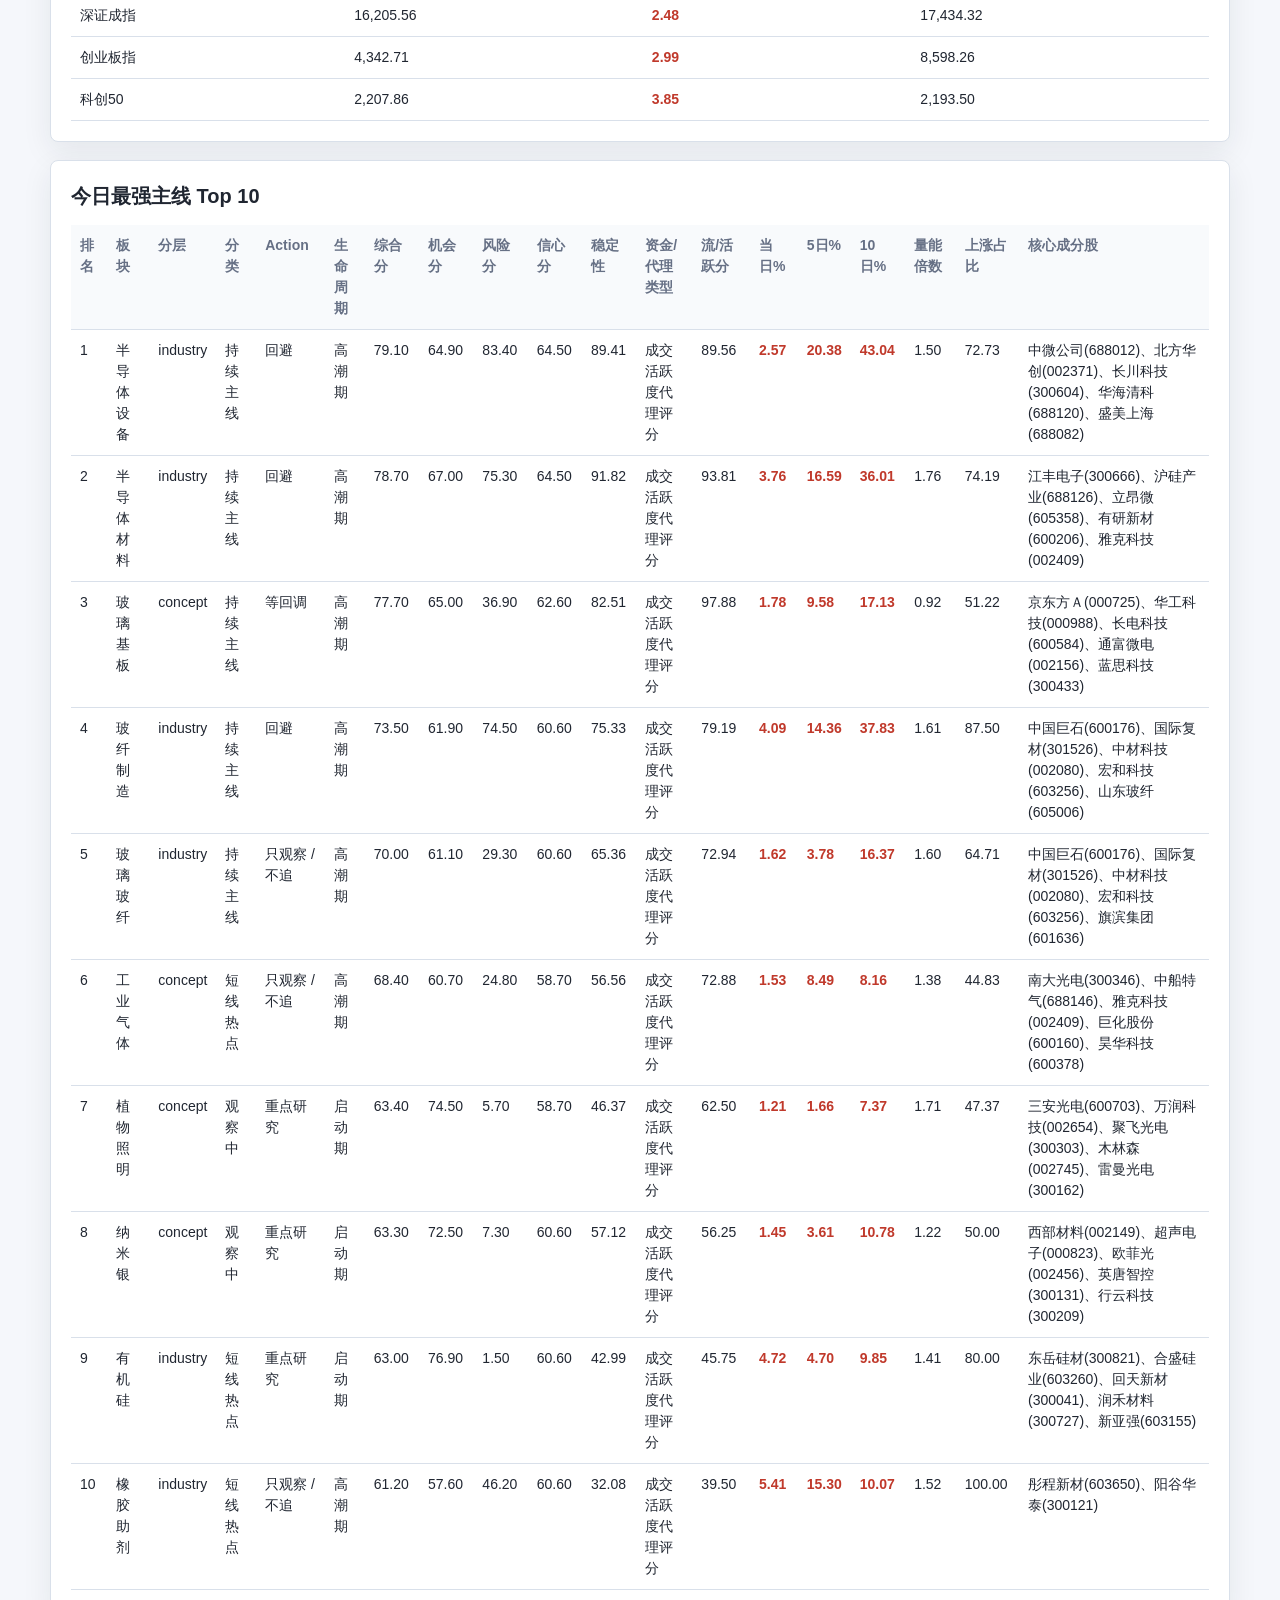
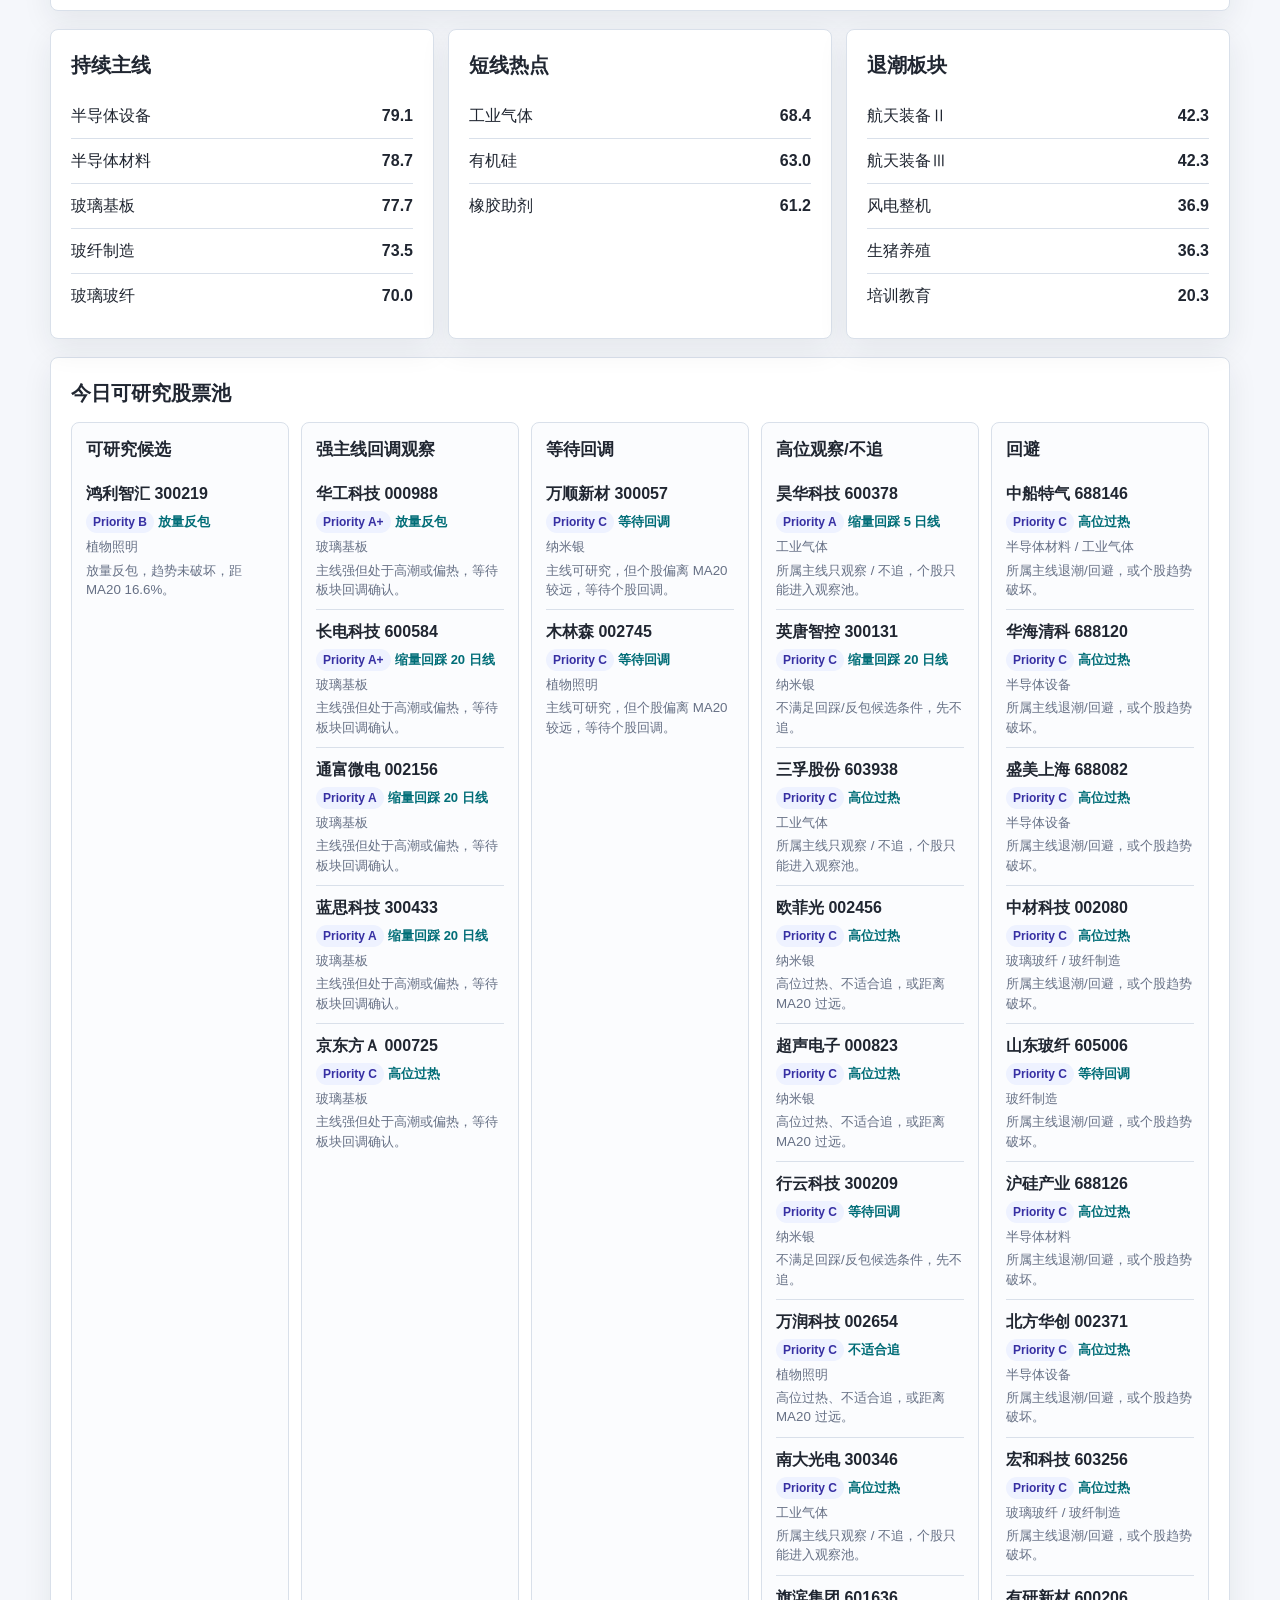
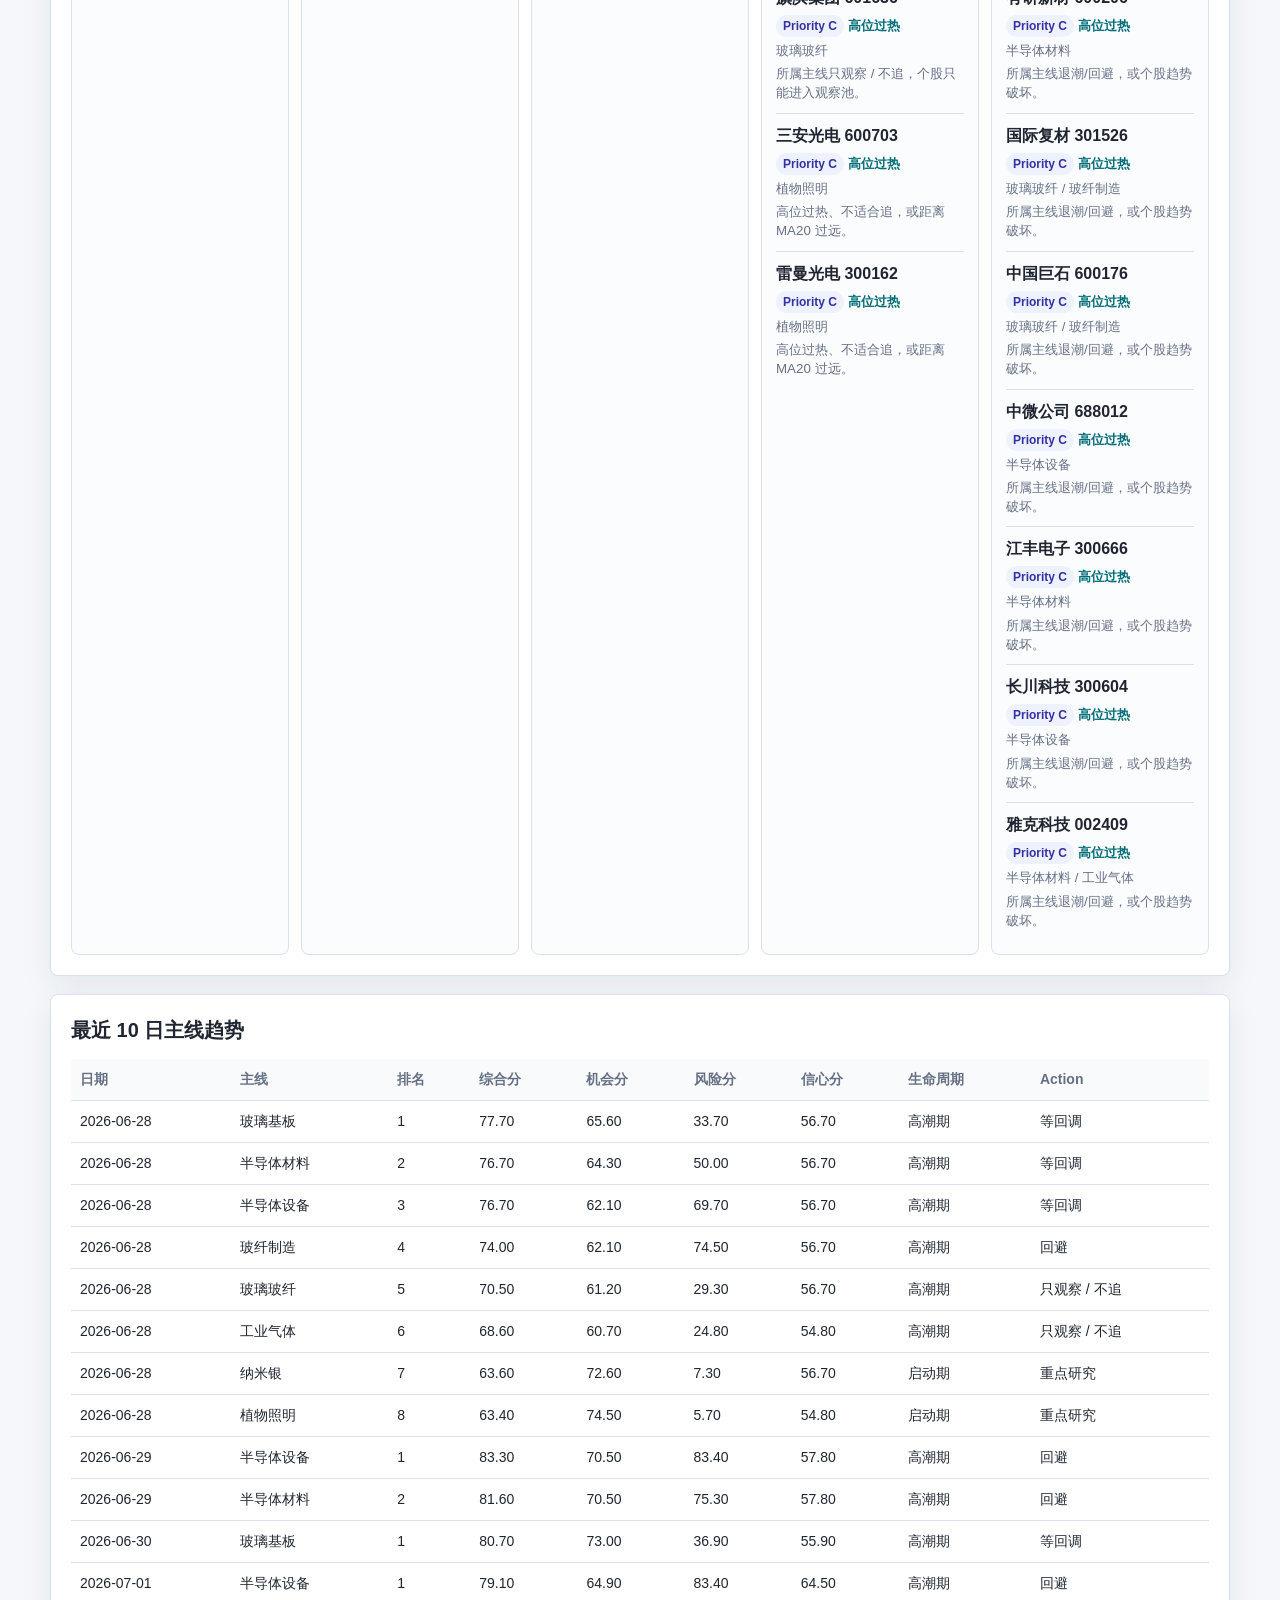
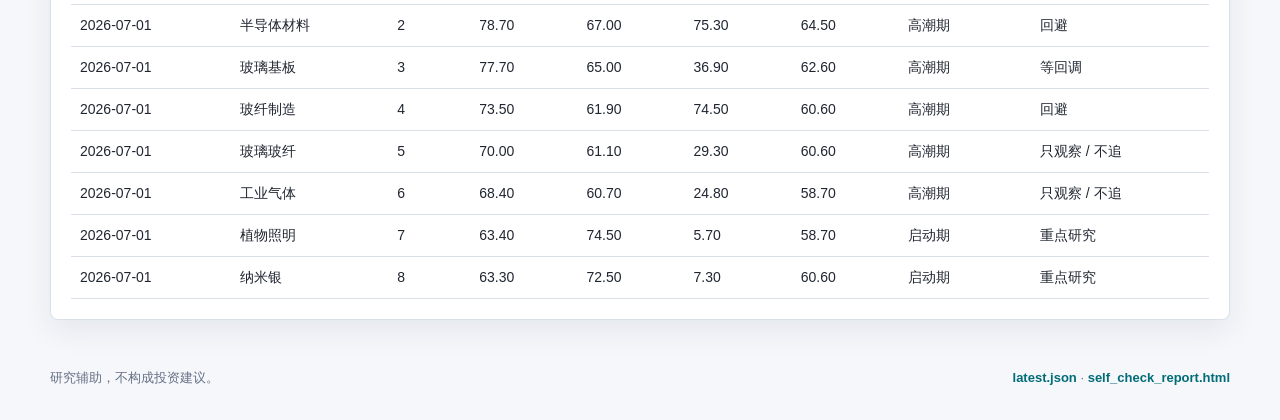
==== commit 97d49e75: "Refresh radar with resilient data sources" ====
--- a/docs/index.html
+++ b/docs/index.html
@@ -16,47 +16,47 @@
       <div>
         <p class="eyebrow">A-Share Trend Radar</p>
         <h1>A股主线操作系统</h1>
-        <p class="muted">生成时间：2026-06-30T12:49:57 · 本页面为静态快照，非实时行情。</p>
+        <p class="muted">生成时间：2026-07-01T00:25:20 · 本页面为静态快照，非实时行情。</p>
       </div>
       <div class="temperature">
-        <div class="temperature-score">83.8</div>
+        <div class="temperature-score">86.5</div>
         <div class="muted">市场温度 / 100</div>
         <span class="badge">过热</span>
       </div>
     </section>
     <section class="decision-card one-line">
       <p class="eyebrow">今日结论</p>
-      <ul class="conclusion-list"><li>市场：过热</li><li>策略：控制追高，优先看风险</li><li>重点关注：印制电路板（暂无个股信号）</li><li>等待：MiniLED、CPO概念、玻璃基板</li><li>回避：机器人执行器</li></ul>
+      <ul class="conclusion-list"><li>市场：过热</li><li>策略：控制追高，优先看风险</li><li>重点关注：有机硅（暂无个股信号）、植物照明、纳米银（暂无个股信号）</li><li>等待：玻璃基板</li><li>回避：半导体材料、半导体设备、玻纤制造</li></ul>
       <details class="why-today" open>
         <summary>为什么今天这样判断</summary>
-        <p>主线强度和市场宽度并不完全一致，因此只研究有解释、有信号、风险不过热的方向。</p>
+        <p>退潮方向增多，赚钱效应不稳定，因此先压低研究范围，回避趋势破坏和高风险主线。</p>
       </details>
     </section>
     <section class="summary-grid">
 
     <div class="metric-card">
-      <div class="metric-value">5868</div>
+      <div class="metric-value">5206</div>
       <div class="metric-label">统计股票数</div>
       <div class="metric-note">全市场样本</div>
     </div>
 
 
     <div class="metric-card">
-      <div class="metric-value">2769 / 2648</div>
+      <div class="metric-value">2901 / 2200</div>
       <div class="metric-label">上涨/下跌</div>
       <div class="metric-note">市场宽度</div>
     </div>
 
 
     <div class="metric-card">
-      <div class="metric-value">102 / 9</div>
+      <div class="metric-value">147 / 11</div>
       <div class="metric-label">涨停/跌停</div>
       <div class="metric-note">强弱极值</div>
     </div>
 
 
     <div class="metric-card">
-      <div class="metric-value">21,175 亿</div>
+      <div class="metric-value">32,730 亿</div>
       <div class="metric-label">成交额</div>
       <div class="metric-note">全市场</div>
     </div>
@@ -66,22 +66,22 @@
 
     <section class="panel compact-reason">
       <h2>为什么是这个市场温度</h2>
-      <p class="muted">市场宽度尚可，成交额继续放大，涨停多于跌停，市场温度为 83.8。</p>
-      <ul class="evidence-list"><li>上涨 2769 家 / 下跌 2648 家，宽度占比 51.1%。</li><li>涨停 102 家 / 跌停 9 家。</li><li>全市场成交额约 21,175 亿。</li><li>较昨日升温 2.2 分</li></ul>
+      <p class="muted">市场宽度尚可，成交额继续放大，涨停多于跌停，市场温度为 86.5。</p>
+      <ul class="evidence-list"><li>上涨 2901 家 / 下跌 2200 家，宽度占比 56.9%。</li><li>涨停 147 家 / 跌停 11 家。</li><li>全市场成交额约 32,730 亿。</li><li>较昨日升温 2.7 分</li></ul>
     </section>
 
 
     <section class="panel">
       <h2>数据口径</h2>
       <div class="basis-grid">
-        <div class="basis-item"><span>数据日期</span><strong>2026-06-30</strong></div><div class="basis-item"><span>股票池范围</span><strong>全市场样本；龙头池来自强势行业/概念成分股，按股票代码去重并合并多个主线。</strong></div><div class="basis-item"><span>价格口径</span><strong>不复权 最新日K收盘价；均线口径：不复权；实时行情仅用于3%偏差校验。</strong></div><div class="basis-item"><span>资金口径</span><strong>成交活跃度代理评分；真实资金流不可用时不写资金流入，使用成交活跃度代理评分。</strong></div>
+        <div class="basis-item"><span>数据日期</span><strong>2026-06-30</strong></div><div class="basis-item"><span>股票池范围</span><strong>全市场样本；注意：板块/成分股数据源不可用，主线使用上次有效缓存；龙头池来自强势行业/概念成分股，按股票代码去重并合并多个主线。</strong></div><div class="basis-item"><span>价格口径</span><strong>不复权 最新日K收盘价；均线口径：不复权；实时行情仅用于3%偏差校验。</strong></div><div class="basis-item"><span>资金口径</span><strong>成交活跃度代理评分；真实资金流不可用时不写资金流入，使用成交活跃度代理评分。</strong></div>
       </div>
     </section>
 
 
     <section class="snapshot-status saved">
       <strong>历史快照已保存</strong>
-      <span>数据库：data/radar_history.db；市场 1 条，主线 16 条，股票 19 条，Action 10 条。</span>
+      <span>数据库：data/radar_history.db；市场 1 条，主线 16 条，股票 34 条，Action 12 条。</span>
     </section>
 
     <section class="panel">
@@ -91,10 +91,24 @@
               <h3>✅ 重点研究</h3>
               <ul>
             <li>
-              <strong>印制电路板</strong>
-              <span>综合分 58.3、机会分 71.9，风险分 0.0 仍可控；生命周期为修复期，距 MA20 7.9%，适合研究回踩或放量确认。</span>
+              <strong>有机硅</strong>
+              <span>综合分 63.0、机会分 76.9，风险分 1.5 仍可控；生命周期为启动期，距 MA20 9.0%，适合研究回踩或放量确认。</span>
               <span class="action-note">该主线暂无符合条件个股，等待个股信号；暂无缩量回踩/放量确认个股，暂不列入个股候选。</span>
-              <small>综合 58.3 · 机会 71.9 · 风险 0.0 · 信心 40.2</small>
+              <small>综合 63.0 · 机会 76.9 · 风险 1.5 · 信心 60.6</small>
+            </li>
+
+            <li>
+              <strong>植物照明</strong>
+              <span>综合分 63.4、机会分 74.5，风险分 5.7 仍可控；生命周期为启动期，距 MA20 3.7%，适合研究回踩或放量确认。</span>
+
+              <small>综合 63.4 · 机会 74.5 · 风险 5.7 · 信心 58.7</small>
+            </li>
+
+            <li>
+              <strong>纳米银</strong>
+              <span>综合分 63.3、机会分 72.5，风险分 7.3 仍可控；生命周期为启动期，距 MA20 7.0%，适合研究回踩或放量确认。</span>
+              <span class="action-note">该主线暂无符合条件个股，等待个股信号；暂无缩量回踩/放量确认个股，暂不列入个股候选。</span>
+              <small>综合 63.3 · 机会 72.5 · 风险 7.3 · 信心 60.6</small>
             </li>
             </ul>
             </div>
@@ -103,31 +117,10 @@
               <h3>⏳ 等回调</h3>
               <ul>
             <li>
-              <strong>MiniLED</strong>
-              <span>主线强度仍在，量能 0.90 倍、上涨占比 93.9%；但阶段为高潮期或风险分升至 25.8，距 MA20 8.3%，因此等待回调而不追高。</span>
-
-              <small>综合 74.8 · 机会 74.1 · 风险 25.8 · 信心 52.0</small>
-            </li>
-
-            <li>
-              <strong>CPO概念</strong>
-              <span>主线强度仍在，量能 0.68 倍、上涨占比 96.6%；但阶段为高潮期或风险分升至 19.8，距 MA20 8.1%，因此等待回调而不追高。</span>
-
-              <small>综合 68.7 · 机会 73.7 · 风险 19.8 · 信心 42.0</small>
-            </li>
-
-            <li>
               <strong>玻璃基板</strong>
-              <span>主线强度仍在，量能 0.92 倍、上涨占比 95.2%；但阶段为高潮期或风险分升至 36.9，距 MA20 12.7%，因此等待回调而不追高。</span>
-
-              <small>综合 80.7 · 机会 73.0 · 风险 36.9 · 信心 55.9</small>
-            </li>
-
-            <li>
-              <strong>屏下摄像</strong>
-              <span>主线强度仍在，量能 0.95 倍、上涨占比 100.0%；但阶段为分歧期或风险分升至 14.6，距 MA20 6.9%，因此等待回调而不追高。</span>
-
-              <small>综合 63.4 · 机会 72.6 · 风险 14.6 · 信心 52.0</small>
+              <span>主线强度仍在，量能 0.92 倍、上涨占比 51.2%；但阶段为高潮期或风险分升至 36.9，距 MA20 12.7%，因此等待回调而不追高。</span>
+
+              <small>综合 77.7 · 机会 65.0 · 风险 36.9 · 信心 62.6</small>
             </li>
             </ul>
             </div>
@@ -136,31 +129,31 @@
               <h3>⚠️ 只观察 / 不追</h3>
               <ul>
             <li>
-              <strong>光学元件</strong>
-              <span>综合分 56.0 但机会/风险不够匹配，阶段为高潮期；当前更适合观察结构是否重新转强，不把个股升级为候选。</span>
-
-              <small>综合 56.0 · 机会 61.0 · 风险 21.5 · 信心 50.8</small>
-            </li>
-
-            <li>
-              <strong>机器人</strong>
-              <span>综合分 42.7 但机会/风险不够匹配，阶段为分歧期；当前更适合观察结构是否重新转强，不把个股升级为候选。</span>
-
-              <small>综合 42.7 · 机会 60.5 · 风险 12.0 · 信心 47.1</small>
-            </li>
-
-            <li>
-              <strong>激光设备</strong>
-              <span>综合分 59.2 但机会/风险不够匹配，阶段为高潮期；当前更适合观察结构是否重新转强，不把个股升级为候选。</span>
-
-              <small>综合 59.2 · 机会 60.3 · 风险 35.3 · 信心 43.9</small>
-            </li>
-
-            <li>
-              <strong>模拟芯片设计</strong>
-              <span>综合分 52.0 但机会/风险不够匹配，阶段为高潮期；当前更适合观察结构是否重新转强，不把个股升级为候选。</span>
-
-              <small>综合 52.0 · 机会 57.1 · 风险 29.0 · 信心 50.8</small>
+              <strong>玻璃玻纤</strong>
+              <span>综合分 70.0 但机会/风险不够匹配，阶段为高潮期；当前更适合观察结构是否重新转强，不把个股升级为候选。</span>
+
+              <small>综合 70.0 · 机会 61.1 · 风险 29.3 · 信心 60.6</small>
+            </li>
+
+            <li>
+              <strong>工业气体</strong>
+              <span>综合分 68.4 但机会/风险不够匹配，阶段为高潮期；当前更适合观察结构是否重新转强，不把个股升级为候选。</span>
+
+              <small>综合 68.4 · 机会 60.7 · 风险 24.8 · 信心 58.7</small>
+            </li>
+
+            <li>
+              <strong>橡胶助剂</strong>
+              <span>综合分 61.2 但机会/风险不够匹配，阶段为高潮期；当前更适合观察结构是否重新转强，不把个股升级为候选。</span>
+
+              <small>综合 61.2 · 机会 57.6 · 风险 46.2 · 信心 60.6</small>
+            </li>
+
+            <li>
+              <strong>硅料硅片</strong>
+              <span>综合分 43.9 但机会/风险不够匹配，阶段为分歧期；当前更适合观察结构是否重新转强，不把个股升级为候选。</span>
+
+              <small>综合 43.9 · 机会 51.8 · 风险 22.1 · 信心 53.2</small>
             </li>
             </ul>
             </div>
@@ -169,10 +162,31 @@
               <h3>🚫 回避</h3>
               <ul>
             <li>
-              <strong>机器人执行器</strong>
-              <span>生命周期为退潮期或风险分 30.0 过高，优先防止亏钱效应扩散；相关个股即使出现单日反包，也不能越过主线约束进入候选。</span>
-
-              <small>综合 45.6 · 机会 41.9 · 风险 30.0 · 信心 43.3</small>
+              <strong>半导体材料</strong>
+              <span>生命周期为高潮期或风险分 75.3 过高，优先防止亏钱效应扩散；相关个股即使出现单日反包，也不能越过主线约束进入候选。</span>
+
+              <small>综合 78.7 · 机会 67.0 · 风险 75.3 · 信心 64.5</small>
+            </li>
+
+            <li>
+              <strong>半导体设备</strong>
+              <span>生命周期为高潮期或风险分 83.4 过高，优先防止亏钱效应扩散；相关个股即使出现单日反包，也不能越过主线约束进入候选。</span>
+
+              <small>综合 79.1 · 机会 64.9 · 风险 83.4 · 信心 64.5</small>
+            </li>
+
+            <li>
+              <strong>玻纤制造</strong>
+              <span>生命周期为高潮期或风险分 74.5 过高，优先防止亏钱效应扩散；相关个股即使出现单日反包，也不能越过主线约束进入候选。</span>
+
+              <small>综合 73.5 · 机会 61.9 · 风险 74.5 · 信心 60.6</small>
+            </li>
+
+            <li>
+              <strong>航天装备Ⅱ</strong>
+              <span>生命周期为退潮期或风险分 30.3 过高，优先防止亏钱效应扩散；相关个股即使出现单日反包，也不能越过主线约束进入候选。</span>
+
+              <small>综合 42.3 · 机会 28.6 · 风险 30.3 · 信心 47.6</small>
             </li>
             </ul>
             </div>
@@ -180,45 +194,45 @@
     </section>
     <section class="panel">
       <h2>今日变化</h2>
-      <p class="muted">对比日期：2026-06-29</p><div class="change-grid">
+      <p class="muted">对比日期：2026-06-30</p><div class="change-grid">
             <div class="change-block">
               <h3>新增主线</h3>
-              <ul><li>玻璃基板</li><li>数字芯片设计</li><li>MiniLED</li><li>光学光电子</li><li>显示技术</li><li>面板</li></ul>
+              <ul><li>半导体设备</li><li>半导体材料</li><li>玻纤制造</li><li>玻璃玻纤</li><li>工业气体</li><li>植物照明</li></ul>
             </div>
 
             <div class="change-block">
               <h3>退出主线</h3>
-              <ul><li>半导体设备</li><li>半导体材料</li><li>氦气概念</li><li>医疗研发外包</li><li>CRO</li><li>医药医疗风格</li></ul>
+              <ul><li>数字芯片设计</li><li>MiniLED</li><li>光学光电子</li><li>显示技术</li><li>面板</li><li>CPO概念</li></ul>
             </div>
 
             <div class="change-block">
               <h3>评分上升最多</h3>
-              <ul><li>暂无</li></ul>
+              <ul><li>玻璃基板：80.7 → 77.7（-3.0）</li></ul>
             </div>
 
             <div class="change-block">
               <h3>评分下降最多</h3>
-              <ul><li>暂无</li></ul>
+              <ul><li>玻璃基板：80.7 → 77.7（-3.0）</li></ul>
             </div>
 
             <div class="change-block">
               <h3>生命周期变化</h3>
-              <ul><li>玻璃基板：nan → 高潮期</li><li>数字芯片设计：nan → 高潮期</li><li>MiniLED：nan → 高潮期</li><li>光学光电子：nan → 高潮期</li><li>显示技术：nan → 高潮期</li><li>面板：nan → 高潮期</li></ul>
+              <ul><li>半导体设备：nan → 高潮期</li><li>半导体材料：nan → 高潮期</li><li>玻纤制造：nan → 高潮期</li><li>玻璃玻纤：nan → 高潮期</li><li>工业气体：nan → 高潮期</li><li>植物照明：nan → 启动期</li></ul>
             </div>
 
             <div class="change-block">
               <h3>龙头切换</h3>
-              <ul><li>玻璃基板：nan → 京东方Ａ(000725)</li><li>数字芯片设计：nan → 兆易创新(603986)</li><li>MiniLED：nan → 京东方Ａ(000725)</li><li>光学光电子：nan → 京东方Ａ(000725)</li><li>显示技术：nan → 京东方Ａ(000725)</li><li>面板：nan → 京东方Ａ(000725)</li></ul>
+              <ul><li>半导体设备：nan → 中微公司(688012)</li><li>半导体材料：nan → 江丰电子(300666)</li><li>玻纤制造：nan → 中国巨石(600176)</li><li>玻璃玻纤：nan → 中国巨石(600176)</li><li>工业气体：nan → 南大光电(300346)</li><li>植物照明：nan → 三安光电(600703)</li></ul>
             </div>
             </div>
     </section>
     <section class="panel">
       <h2>主要指数</h2>
-      <div class="table-wrap"><table><thead><tr><th>指数</th><th>点位</th><th>涨跌幅%</th><th>成交额亿</th></tr></thead><tbody><tr><td data-label="指数" class="">上证指数</td><td data-label="点位" class="">4,082.13</td><td data-label="涨跌幅%" class="positive">0.20</td><td data-label="成交额亿" class="">9,845.95</td></tr><tr><td data-label="指数" class="">沪深300</td><td data-label="点位" class="">4,982.06</td><td data-label="涨跌幅%" class="positive">1.12</td><td data-label="成交额亿" class="">6,314.01</td></tr><tr><td data-label="指数" class="">深证成指</td><td data-label="点位" class="">16,202.90</td><td data-label="涨跌幅%" class="positive">2.47</td><td data-label="成交额亿" class="">11,202.51</td></tr><tr><td data-label="指数" class="">创业板指</td><td data-label="点位" class="">4,345.84</td><td data-label="涨跌幅%" class="positive">3.06</td><td data-label="成交额亿" class="">5,394.73</td></tr><tr><td data-label="指数" class="">科创50</td><td data-label="点位" class="">2,200.53</td><td data-label="涨跌幅%" class="positive">3.51</td><td data-label="成交额亿" class="">1,477.48</td></tr></tbody></table></div>
+      <div class="table-wrap"><table><thead><tr><th>指数</th><th>点位</th><th>涨跌幅%</th><th>成交额亿</th></tr></thead><tbody><tr><td data-label="指数" class="">上证指数</td><td data-label="点位" class="">4,094.40</td><td data-label="涨跌幅%" class="positive">0.50</td><td data-label="成交额亿" class="">15,303.26</td></tr><tr><td data-label="指数" class="">沪深300</td><td data-label="点位" class="">4,979.43</td><td data-label="涨跌幅%" class="positive">1.07</td><td data-label="成交额亿" class="">9,857.95</td></tr><tr><td data-label="指数" class="">深证成指</td><td data-label="点位" class="">16,205.56</td><td data-label="涨跌幅%" class="positive">2.48</td><td data-label="成交额亿" class="">17,434.32</td></tr><tr><td data-label="指数" class="">创业板指</td><td data-label="点位" class="">4,342.71</td><td data-label="涨跌幅%" class="positive">2.99</td><td data-label="成交额亿" class="">8,598.26</td></tr><tr><td data-label="指数" class="">科创50</td><td data-label="点位" class="">2,207.86</td><td data-label="涨跌幅%" class="positive">3.85</td><td data-label="成交额亿" class="">2,193.50</td></tr></tbody></table></div>
     </section>
     <section class="panel">
       <h2>今日最强主线 Top 10</h2>
-      <div class="table-wrap"><table><thead><tr><th>排名</th><th>板块</th><th>分层</th><th>分类</th><th>Action</th><th>生命周期</th><th>综合分</th><th>机会分</th><th>风险分</th><th>信心分</th><th>稳定性</th><th>资金/代理类型</th><th>流/活跃分</th><th>当日%</th><th>5日%</th><th>10日%</th><th>量能倍数</th><th>上涨占比</th><th>核心成分股</th></tr></thead><tbody><tr><td data-label="排名" class="">1</td><td data-label="板块" class="">玻璃基板</td><td data-label="分层" class="">concept</td><td data-label="分类" class="">持续主线</td><td data-label="Action" class="">等回调</td><td data-label="生命周期" class="">高潮期</td><td data-label="综合分" class="">80.70</td><td data-label="机会分" class="">73.00</td><td data-label="风险分" class="">36.90</td><td data-label="信心分" class="">55.90</td><td data-label="稳定性" class="">82.21</td><td data-label="资金/代理类型" class="">成交活跃度代理评分</td><td data-label="流/活跃分" class="">89.62</td><td data-label="当日%" class="positive">6.02</td><td data-label="5日%" class="positive">9.58</td><td data-label="10日%" class="positive">17.13</td><td data-label="量能倍数" class="">0.92</td><td data-label="上涨占比" class="">95.24</td><td data-label="核心成分股" class="">京东方Ａ(000725)、华工科技(000988)、长电科技(600584)、通富微电(002156)、蓝思科技(300433)</td></tr><tr><td data-label="排名" class="">2</td><td data-label="板块" class="">数字芯片设计</td><td data-label="分层" class="">industry</td><td data-label="分类" class="">持续主线</td><td data-label="Action" class="">等回调</td><td data-label="生命周期" class="">高潮期</td><td data-label="综合分" class="">78.50</td><td data-label="机会分" class="">67.80</td><td data-label="风险分" class="">45.50</td><td data-label="信心分" class="">52.00</td><td data-label="稳定性" class="">87.59</td><td data-label="资金/代理类型" class="">成交活跃度代理评分</td><td data-label="流/活跃分" class="">100.00</td><td data-label="当日%" class="positive">5.80</td><td data-label="5日%" class="positive">12.82</td><td data-label="10日%" class="positive">22.81</td><td data-label="量能倍数" class="">0.87</td><td data-label="上涨占比" class="">92.16</td><td data-label="核心成分股" class="">兆易创新(603986)、澜起科技(688008)、寒武纪(688256)、海光信息(688041)、北京君正(300223)</td></tr><tr><td data-label="排名" class="">3</td><td data-label="板块" class="">MiniLED</td><td data-label="分层" class="">concept</td><td data-label="分类" class="">持续主线</td><td data-label="Action" class="">等回调</td><td data-label="生命周期" class="">高潮期</td><td data-label="综合分" class="">74.80</td><td data-label="机会分" class="">74.10</td><td data-label="风险分" class="">25.80</td><td data-label="信心分" class="">52.00</td><td data-label="稳定性" class="">58.29</td><td data-label="资金/代理类型" class="">成交活跃度代理评分</td><td data-label="流/活跃分" class="">81.25</td><td data-label="当日%" class="positive">5.67</td><td data-label="5日%" class="positive">4.48</td><td data-label="10日%" class="positive">11.46</td><td data-label="量能倍数" class="">0.90</td><td data-label="上涨占比" class="">93.94</td><td data-label="核心成分股" class="">京东方Ａ(000725)、东山精密(002384)、大族激光(002008)、北京君正(300223)、TCL科技(000100)</td></tr><tr><td data-label="排名" class="">4</td><td data-label="板块" class="">光学光电子</td><td data-label="分层" class="">industry</td><td data-label="分类" class="">持续主线</td><td data-label="Action" class="">等回调</td><td data-label="生命周期" class="">高潮期</td><td data-label="综合分" class="">72.30</td><td data-label="机会分" class="">72.40</td><td data-label="风险分" class="">24.80</td><td data-label="信心分" class="">52.00</td><td data-label="稳定性" class="">57.43</td><td data-label="资金/代理类型" class="">成交活跃度代理评分</td><td data-label="流/活跃分" class="">72.94</td><td data-label="当日%" class="positive">5.92</td><td data-label="5日%" class="positive">4.75</td><td data-label="10日%" class="positive">10.22</td><td data-label="量能倍数" class="">0.96</td><td data-label="上涨占比" class="">93.88</td><td data-label="核心成分股" class="">京东方Ａ(000725)、TCL科技(000100)、三安光电(600703)、凯盛科技(600552)、长信科技(300088)</td></tr><tr><td data-label="排名" class="">5</td><td data-label="板块" class="">显示技术</td><td data-label="分层" class="">concept</td><td data-label="分类" class="">持续主线</td><td data-label="Action" class="">等回调</td><td data-label="生命周期" class="">高潮期</td><td data-label="综合分" class="">70.60</td><td data-label="机会分" class="">71.50</td><td data-label="风险分" class="">19.50</td><td data-label="信心分" class="">52.00</td><td data-label="稳定性" class="">52.69</td><td data-label="资金/代理类型" class="">成交活跃度代理评分</td><td data-label="流/活跃分" class="">60.50</td><td data-label="当日%" class="positive">6.62</td><td data-label="5日%" class="positive">4.87</td><td data-label="10日%" class="positive">9.89</td><td data-label="量能倍数" class="">0.96</td><td data-label="上涨占比" class="">97.92</td><td data-label="核心成分股" class="">京东方Ａ(000725)、TCL科技(000100)、鼎龙股份(300054)、长信科技(300088)、沃格光电(603773)</td></tr><tr><td data-label="排名" class="">6</td><td data-label="板块" class="">面板</td><td data-label="分层" class="">industry</td><td data-label="分类" class="">持续主线</td><td data-label="Action" class="">等回调</td><td data-label="生命周期" class="">高潮期</td><td data-label="综合分" class="">70.60</td><td data-label="机会分" class="">70.40</td><td data-label="风险分" class="">32.60</td><td data-label="信心分" class="">53.90</td><td data-label="稳定性" class="">52.86</td><td data-label="资金/代理类型" class="">成交活跃度代理评分</td><td data-label="流/活跃分" class="">58.38</td><td data-label="当日%" class="positive">6.21</td><td data-label="5日%" class="positive">4.54</td><td data-label="10日%" class="positive">12.83</td><td data-label="量能倍数" class="">1.08</td><td data-label="上涨占比" class="">95.24</td><td data-label="核心成分股" class="">京东方Ａ(000725)、TCL科技(000100)、凯盛科技(600552)、长信科技(300088)、彩虹股份(600707)</td></tr><tr><td data-label="排名" class="">7</td><td data-label="板块" class="">CPO概念</td><td data-label="分层" class="">concept</td><td data-label="分类" class="">持续主线</td><td data-label="Action" class="">等回调</td><td data-label="生命周期" class="">高潮期</td><td data-label="综合分" class="">68.70</td><td data-label="机会分" class="">73.70</td><td data-label="风险分" class="">19.80</td><td data-label="信心分" class="">42.00</td><td data-label="稳定性" class="">47.54</td><td data-label="资金/代理类型" class="">成交活跃度代理评分</td><td data-label="流/活跃分" class="">91.62</td><td data-label="当日%" class="positive">5.73</td><td data-label="5日%" class="positive">2.80</td><td data-label="10日%" class="positive">10.18</td><td data-label="量能倍数" class="">0.68</td><td data-label="上涨占比" class="">96.61</td><td data-label="核心成分股" class="">中际旭创(300308)、新易盛(300502)、华工科技(000988)、长电科技(600584)、立讯精密(002475)</td></tr><tr><td data-label="排名" class="">8</td><td data-label="板块" class="">屏下摄像</td><td data-label="分层" class="">concept</td><td data-label="分类" class="">观察中</td><td data-label="Action" class="">等回调</td><td data-label="生命周期" class="">分歧期</td><td data-label="综合分" class="">63.40</td><td data-label="机会分" class="">72.60</td><td data-label="风险分" class="">14.60</td><td data-label="信心分" class="">52.00</td><td data-label="稳定性" class="">46.34</td><td data-label="资金/代理类型" class="">成交活跃度代理评分</td><td data-label="流/活跃分" class="">41.69</td><td data-label="当日%" class="positive">6.53</td><td data-label="5日%" class="positive">5.02</td><td data-label="10日%" class="positive">11.20</td><td data-label="量能倍数" class="">0.95</td><td data-label="上涨占比" class="">100.00</td><td data-label="核心成分股" class="">京东方Ａ(000725)、TCL科技(000100)、中兴通讯(000063)、深天马Ａ(000050)、欧菲光(002456)</td></tr><tr><td data-label="排名" class="">9</td><td data-label="板块" class="">激光设备</td><td data-label="分层" class="">industry</td><td data-label="分类" class="">观察中</td><td data-label="Action" class="">只观察 / 不追</td><td data-label="生命周期" class="">高潮期</td><td data-label="综合分" class="">59.20</td><td data-label="机会分" class="">60.30</td><td data-label="风险分" class="">35.30</td><td data-label="信心分" class="">43.90</td><td data-label="稳定性" class="">37.97</td><td data-label="资金/代理类型" class="">成交活跃度代理评分</td><td data-label="流/活跃分" class="">33.19</td><td data-label="当日%" class="positive">6.32</td><td data-label="5日%" class="positive">7.17</td><td data-label="10日%" class="positive">15.69</td><td data-label="量能倍数" class="">1.01</td><td data-label="上涨占比" class="">100.00</td><td data-label="核心成分股" class="">华工科技(000988)、大族激光(002008)、海目星(688559)、杰普特(688025)、锐科激光(300747)</td></tr><tr><td data-label="排名" class="">10</td><td data-label="板块" class="">印制电路板</td><td data-label="分层" class="">industry</td><td data-label="分类" class="">观察中</td><td data-label="Action" class="">重点研究</td><td data-label="生命周期" class="">修复期</td><td data-label="综合分" class="">58.30</td><td data-label="机会分" class="">71.90</td><td data-label="风险分" class="">0.00</td><td data-label="信心分" class="">40.20</td><td data-label="稳定性" class="">37.83</td><td data-label="资金/代理类型" class="">成交活跃度代理评分</td><td data-label="流/活跃分" class="">64.44</td><td data-label="当日%" class="positive">5.39</td><td data-label="5日%" class="positive">3.68</td><td data-label="10日%" class="positive">7.45</td><td data-label="量能倍数" class="">0.66</td><td data-label="上涨占比" class="">95.74</td><td data-label="核心成分股" class="">胜宏科技(300476)、东山精密(002384)、沪电股份(002463)、生益科技(600183)、深南电路(002916)</td></tr></tbody></table></div>
+      <div class="table-wrap"><table><thead><tr><th>排名</th><th>板块</th><th>分层</th><th>分类</th><th>Action</th><th>生命周期</th><th>综合分</th><th>机会分</th><th>风险分</th><th>信心分</th><th>稳定性</th><th>资金/代理类型</th><th>流/活跃分</th><th>当日%</th><th>5日%</th><th>10日%</th><th>量能倍数</th><th>上涨占比</th><th>核心成分股</th></tr></thead><tbody><tr><td data-label="排名" class="">1</td><td data-label="板块" class="">半导体设备</td><td data-label="分层" class="">industry</td><td data-label="分类" class="">持续主线</td><td data-label="Action" class="">回避</td><td data-label="生命周期" class="">高潮期</td><td data-label="综合分" class="">79.10</td><td data-label="机会分" class="">64.90</td><td data-label="风险分" class="">83.40</td><td data-label="信心分" class="">64.50</td><td data-label="稳定性" class="">89.41</td><td data-label="资金/代理类型" class="">成交活跃度代理评分</td><td data-label="流/活跃分" class="">89.56</td><td data-label="当日%" class="positive">2.57</td><td data-label="5日%" class="positive">20.38</td><td data-label="10日%" class="positive">43.04</td><td data-label="量能倍数" class="">1.50</td><td data-label="上涨占比" class="">72.73</td><td data-label="核心成分股" class="">中微公司(688012)、北方华创(002371)、长川科技(300604)、华海清科(688120)、盛美上海(688082)</td></tr><tr><td data-label="排名" class="">2</td><td data-label="板块" class="">半导体材料</td><td data-label="分层" class="">industry</td><td data-label="分类" class="">持续主线</td><td data-label="Action" class="">回避</td><td data-label="生命周期" class="">高潮期</td><td data-label="综合分" class="">78.70</td><td data-label="机会分" class="">67.00</td><td data-label="风险分" class="">75.30</td><td data-label="信心分" class="">64.50</td><td data-label="稳定性" class="">91.82</td><td data-label="资金/代理类型" class="">成交活跃度代理评分</td><td data-label="流/活跃分" class="">93.81</td><td data-label="当日%" class="positive">3.76</td><td data-label="5日%" class="positive">16.59</td><td data-label="10日%" class="positive">36.01</td><td data-label="量能倍数" class="">1.76</td><td data-label="上涨占比" class="">74.19</td><td data-label="核心成分股" class="">江丰电子(300666)、沪硅产业(688126)、立昂微(605358)、有研新材(600206)、雅克科技(002409)</td></tr><tr><td data-label="排名" class="">3</td><td data-label="板块" class="">玻璃基板</td><td data-label="分层" class="">concept</td><td data-label="分类" class="">持续主线</td><td data-label="Action" class="">等回调</td><td data-label="生命周期" class="">高潮期</td><td data-label="综合分" class="">77.70</td><td data-label="机会分" class="">65.00</td><td data-label="风险分" class="">36.90</td><td data-label="信心分" class="">62.60</td><td data-label="稳定性" class="">82.51</td><td data-label="资金/代理类型" class="">成交活跃度代理评分</td><td data-label="流/活跃分" class="">97.88</td><td data-label="当日%" class="positive">1.78</td><td data-label="5日%" class="positive">9.58</td><td data-label="10日%" class="positive">17.13</td><td data-label="量能倍数" class="">0.92</td><td data-label="上涨占比" class="">51.22</td><td data-label="核心成分股" class="">京东方Ａ(000725)、华工科技(000988)、长电科技(600584)、通富微电(002156)、蓝思科技(300433)</td></tr><tr><td data-label="排名" class="">4</td><td data-label="板块" class="">玻纤制造</td><td data-label="分层" class="">industry</td><td data-label="分类" class="">持续主线</td><td data-label="Action" class="">回避</td><td data-label="生命周期" class="">高潮期</td><td data-label="综合分" class="">73.50</td><td data-label="机会分" class="">61.90</td><td data-label="风险分" class="">74.50</td><td data-label="信心分" class="">60.60</td><td data-label="稳定性" class="">75.33</td><td data-label="资金/代理类型" class="">成交活跃度代理评分</td><td data-label="流/活跃分" class="">79.19</td><td data-label="当日%" class="positive">4.09</td><td data-label="5日%" class="positive">14.36</td><td data-label="10日%" class="positive">37.83</td><td data-label="量能倍数" class="">1.61</td><td data-label="上涨占比" class="">87.50</td><td data-label="核心成分股" class="">中国巨石(600176)、国际复材(301526)、中材科技(002080)、宏和科技(603256)、山东玻纤(605006)</td></tr><tr><td data-label="排名" class="">5</td><td data-label="板块" class="">玻璃玻纤</td><td data-label="分层" class="">industry</td><td data-label="分类" class="">持续主线</td><td data-label="Action" class="">只观察 / 不追</td><td data-label="生命周期" class="">高潮期</td><td data-label="综合分" class="">70.00</td><td data-label="机会分" class="">61.10</td><td data-label="风险分" class="">29.30</td><td data-label="信心分" class="">60.60</td><td data-label="稳定性" class="">65.36</td><td data-label="资金/代理类型" class="">成交活跃度代理评分</td><td data-label="流/活跃分" class="">72.94</td><td data-label="当日%" class="positive">1.62</td><td data-label="5日%" class="positive">3.78</td><td data-label="10日%" class="positive">16.37</td><td data-label="量能倍数" class="">1.60</td><td data-label="上涨占比" class="">64.71</td><td data-label="核心成分股" class="">中国巨石(600176)、国际复材(301526)、中材科技(002080)、宏和科技(603256)、旗滨集团(601636)</td></tr><tr><td data-label="排名" class="">6</td><td data-label="板块" class="">工业气体</td><td data-label="分层" class="">concept</td><td data-label="分类" class="">短线热点</td><td data-label="Action" class="">只观察 / 不追</td><td data-label="生命周期" class="">高潮期</td><td data-label="综合分" class="">68.40</td><td data-label="机会分" class="">60.70</td><td data-label="风险分" class="">24.80</td><td data-label="信心分" class="">58.70</td><td data-label="稳定性" class="">56.56</td><td data-label="资金/代理类型" class="">成交活跃度代理评分</td><td data-label="流/活跃分" class="">72.88</td><td data-label="当日%" class="positive">1.53</td><td data-label="5日%" class="positive">8.49</td><td data-label="10日%" class="positive">8.16</td><td data-label="量能倍数" class="">1.38</td><td data-label="上涨占比" class="">44.83</td><td data-label="核心成分股" class="">南大光电(300346)、中船特气(688146)、雅克科技(002409)、巨化股份(600160)、昊华科技(600378)</td></tr><tr><td data-label="排名" class="">7</td><td data-label="板块" class="">植物照明</td><td data-label="分层" class="">concept</td><td data-label="分类" class="">观察中</td><td data-label="Action" class="">重点研究</td><td data-label="生命周期" class="">启动期</td><td data-label="综合分" class="">63.40</td><td data-label="机会分" class="">74.50</td><td data-label="风险分" class="">5.70</td><td data-label="信心分" class="">58.70</td><td data-label="稳定性" class="">46.37</td><td data-label="资金/代理类型" class="">成交活跃度代理评分</td><td data-label="流/活跃分" class="">62.50</td><td data-label="当日%" class="positive">1.21</td><td data-label="5日%" class="positive">1.66</td><td data-label="10日%" class="positive">7.37</td><td data-label="量能倍数" class="">1.71</td><td data-label="上涨占比" class="">47.37</td><td data-label="核心成分股" class="">三安光电(600703)、万润科技(002654)、聚飞光电(300303)、木林森(002745)、雷曼光电(300162)</td></tr><tr><td data-label="排名" class="">8</td><td data-label="板块" class="">纳米银</td><td data-label="分层" class="">concept</td><td data-label="分类" class="">观察中</td><td data-label="Action" class="">重点研究</td><td data-label="生命周期" class="">启动期</td><td data-label="综合分" class="">63.30</td><td data-label="机会分" class="">72.50</td><td data-label="风险分" class="">7.30</td><td data-label="信心分" class="">60.60</td><td data-label="稳定性" class="">57.12</td><td data-label="资金/代理类型" class="">成交活跃度代理评分</td><td data-label="流/活跃分" class="">56.25</td><td data-label="当日%" class="positive">1.45</td><td data-label="5日%" class="positive">3.61</td><td data-label="10日%" class="positive">10.78</td><td data-label="量能倍数" class="">1.22</td><td data-label="上涨占比" class="">50.00</td><td data-label="核心成分股" class="">西部材料(002149)、超声电子(000823)、欧菲光(002456)、英唐智控(300131)、行云科技(300209)</td></tr><tr><td data-label="排名" class="">9</td><td data-label="板块" class="">有机硅</td><td data-label="分层" class="">industry</td><td data-label="分类" class="">短线热点</td><td data-label="Action" class="">重点研究</td><td data-label="生命周期" class="">启动期</td><td data-label="综合分" class="">63.00</td><td data-label="机会分" class="">76.90</td><td data-label="风险分" class="">1.50</td><td data-label="信心分" class="">60.60</td><td data-label="稳定性" class="">42.99</td><td data-label="资金/代理类型" class="">成交活跃度代理评分</td><td data-label="流/活跃分" class="">45.75</td><td data-label="当日%" class="positive">4.72</td><td data-label="5日%" class="positive">4.70</td><td data-label="10日%" class="positive">9.85</td><td data-label="量能倍数" class="">1.41</td><td data-label="上涨占比" class="">80.00</td><td data-label="核心成分股" class="">东岳硅材(300821)、合盛硅业(603260)、回天新材(300041)、润禾材料(300727)、新亚强(603155)</td></tr><tr><td data-label="排名" class="">10</td><td data-label="板块" class="">橡胶助剂</td><td data-label="分层" class="">industry</td><td data-label="分类" class="">短线热点</td><td data-label="Action" class="">只观察 / 不追</td><td data-label="生命周期" class="">高潮期</td><td data-label="综合分" class="">61.20</td><td data-label="机会分" class="">57.60</td><td data-label="风险分" class="">46.20</td><td data-label="信心分" class="">60.60</td><td data-label="稳定性" class="">32.08</td><td data-label="资金/代理类型" class="">成交活跃度代理评分</td><td data-label="流/活跃分" class="">39.50</td><td data-label="当日%" class="positive">5.41</td><td data-label="5日%" class="positive">15.30</td><td data-label="10日%" class="positive">10.07</td><td data-label="量能倍数" class="">1.52</td><td data-label="上涨占比" class="">100.00</td><td data-label="核心成分股" class="">彤程新材(603650)、阳谷华泰(300121)</td></tr></tbody></table></div>
     </section>
     <section class="three-columns">
 
@@ -226,33 +240,28 @@
       <h2>持续主线</h2>
       <ul class="mini-list">
         <li>
+          <span>半导体设备</span>
+          <strong>79.1</strong>
+        </li>
+
+        <li>
+          <span>半导体材料</span>
+          <strong>78.7</strong>
+        </li>
+
+        <li>
           <span>玻璃基板</span>
-          <strong>80.7</strong>
-        </li>
-
-        <li>
-          <span>数字芯片设计</span>
-          <strong>78.5</strong>
-        </li>
-
-        <li>
-          <span>MiniLED</span>
-          <strong>74.8</strong>
-        </li>
-
-        <li>
-          <span>光学光电子</span>
-          <strong>72.3</strong>
-        </li>
-
-        <li>
-          <span>显示技术</span>
-          <strong>70.6</strong>
-        </li>
-
-        <li>
-          <span>面板</span>
-          <strong>70.6</strong>
+          <strong>77.7</strong>
+        </li>
+
+        <li>
+          <span>玻纤制造</span>
+          <strong>73.5</strong>
+        </li>
+
+        <li>
+          <span>玻璃玻纤</span>
+          <strong>70.0</strong>
         </li>
         </ul>
     </section>
@@ -260,7 +269,22 @@
 
     <section class="panel compact">
       <h2>短线热点</h2>
-      <ul class="mini-list"><li><span>暂无</span><strong>-</strong></li></ul>
+      <ul class="mini-list">
+        <li>
+          <span>工业气体</span>
+          <strong>68.4</strong>
+        </li>
+
+        <li>
+          <span>有机硅</span>
+          <strong>63.0</strong>
+        </li>
+
+        <li>
+          <span>橡胶助剂</span>
+          <strong>61.2</strong>
+        </li>
+        </ul>
     </section>
 
 
@@ -268,8 +292,28 @@
       <h2>退潮板块</h2>
       <ul class="mini-list">
         <li>
-          <span>机器人执行器</span>
-          <strong>45.6</strong>
+          <span>航天装备Ⅱ</span>
+          <strong>42.3</strong>
+        </li>
+
+        <li>
+          <span>航天装备Ⅲ</span>
+          <strong>42.3</strong>
+        </li>
+
+        <li>
+          <span>风电整机</span>
+          <strong>36.9</strong>
+        </li>
+
+        <li>
+          <span>生猪养殖</span>
+          <strong>36.3</strong>
+        </li>
+
+        <li>
+          <span>培训教育</span>
+          <strong>20.3</strong>
         </li>
         </ul>
     </section>
@@ -281,7 +325,15 @@
 
     <div class="stock-group">
       <h3>可研究候选</h3>
-      <ul><li><strong>暂无</strong><small>当前没有符合条件的股票。</small></li></ul>
+      <ul>
+        <li>
+          <strong>鸿利智汇 <span>300219</span></strong>
+          <b class="priority">Priority B</b>
+          <em>放量反包</em>
+          <small>植物照明</small>
+          <small>放量反包，趋势未破坏，距 MA20 16.6%。</small>
+        </li>
+        </ul>
     </div>
 
 
@@ -289,10 +341,42 @@
       <h3>强主线回调观察</h3>
       <ul>
         <li>
+          <strong>华工科技 <span>000988</span></strong>
+          <b class="priority">Priority A+</b>
+          <em>放量反包</em>
+          <small>玻璃基板</small>
+          <small>主线强但处于高潮或偏热，等待板块回调确认。</small>
+        </li>
+
+        <li>
+          <strong>长电科技 <span>600584</span></strong>
+          <b class="priority">Priority A+</b>
+          <em>缩量回踩 20 日线</em>
+          <small>玻璃基板</small>
+          <small>主线强但处于高潮或偏热，等待板块回调确认。</small>
+        </li>
+
+        <li>
+          <strong>通富微电 <span>002156</span></strong>
+          <b class="priority">Priority A</b>
+          <em>缩量回踩 20 日线</em>
+          <small>玻璃基板</small>
+          <small>主线强但处于高潮或偏热，等待板块回调确认。</small>
+        </li>
+
+        <li>
+          <strong>蓝思科技 <span>300433</span></strong>
+          <b class="priority">Priority A</b>
+          <em>缩量回踩 20 日线</em>
+          <small>玻璃基板</small>
+          <small>主线强但处于高潮或偏热，等待板块回调确认。</small>
+        </li>
+
+        <li>
           <strong>京东方Ａ <span>000725</span></strong>
           <b class="priority">Priority C</b>
           <em>高位过热</em>
-          <small>MiniLED / 光学光电子 / 屏下摄像 / 显示技术 / 玻璃基板 / 面板</small>
+          <small>玻璃基板</small>
           <small>主线强但处于高潮或偏热，等待板块回调确认。</small>
         </li>
         </ul>
@@ -301,13 +385,117 @@
 
     <div class="stock-group">
       <h3>等待回调</h3>
-      <ul><li><strong>暂无</strong><small>当前没有符合条件的股票。</small></li></ul>
+      <ul>
+        <li>
+          <strong>万顺新材 <span>300057</span></strong>
+          <b class="priority">Priority C</b>
+          <em>等待回调</em>
+          <small>纳米银</small>
+          <small>主线可研究，但个股偏离 MA20 较远，等待个股回调。</small>
+        </li>
+
+        <li>
+          <strong>木林森 <span>002745</span></strong>
+          <b class="priority">Priority C</b>
+          <em>等待回调</em>
+          <small>植物照明</small>
+          <small>主线可研究，但个股偏离 MA20 较远，等待个股回调。</small>
+        </li>
+        </ul>
     </div>
 
 
     <div class="stock-group">
       <h3>高位观察/不追</h3>
-      <ul><li><strong>暂无</strong><small>当前没有符合条件的股票。</small></li></ul>
+      <ul>
+        <li>
+          <strong>昊华科技 <span>600378</span></strong>
+          <b class="priority">Priority A</b>
+          <em>缩量回踩 5 日线</em>
+          <small>工业气体</small>
+          <small>所属主线只观察 / 不追，个股只能进入观察池。</small>
+        </li>
+
+        <li>
+          <strong>英唐智控 <span>300131</span></strong>
+          <b class="priority">Priority C</b>
+          <em>缩量回踩 20 日线</em>
+          <small>纳米银</small>
+          <small>不满足回踩/反包候选条件，先不追。</small>
+        </li>
+
+        <li>
+          <strong>三孚股份 <span>603938</span></strong>
+          <b class="priority">Priority C</b>
+          <em>高位过热</em>
+          <small>工业气体</small>
+          <small>所属主线只观察 / 不追，个股只能进入观察池。</small>
+        </li>
+
+        <li>
+          <strong>欧菲光 <span>002456</span></strong>
+          <b class="priority">Priority C</b>
+          <em>高位过热</em>
+          <small>纳米银</small>
+          <small>高位过热、不适合追，或距离 MA20 过远。</small>
+        </li>
+
+        <li>
+          <strong>超声电子 <span>000823</span></strong>
+          <b class="priority">Priority C</b>
+          <em>高位过热</em>
+          <small>纳米银</small>
+          <small>高位过热、不适合追，或距离 MA20 过远。</small>
+        </li>
+
+        <li>
+          <strong>行云科技 <span>300209</span></strong>
+          <b class="priority">Priority C</b>
+          <em>等待回调</em>
+          <small>纳米银</small>
+          <small>不满足回踩/反包候选条件，先不追。</small>
+        </li>
+
+        <li>
+          <strong>万润科技 <span>002654</span></strong>
+          <b class="priority">Priority C</b>
+          <em>不适合追</em>
+          <small>植物照明</small>
+          <small>高位过热、不适合追，或距离 MA20 过远。</small>
+        </li>
+
+        <li>
+          <strong>南大光电 <span>300346</span></strong>
+          <b class="priority">Priority C</b>
+          <em>高位过热</em>
+          <small>工业气体</small>
+          <small>所属主线只观察 / 不追，个股只能进入观察池。</small>
+        </li>
+
+        <li>
+          <strong>旗滨集团 <span>601636</span></strong>
+          <b class="priority">Priority C</b>
+          <em>高位过热</em>
+          <small>玻璃玻纤</small>
+          <small>所属主线只观察 / 不追，个股只能进入观察池。</small>
+        </li>
+
+        <li>
+          <strong>三安光电 <span>600703</span></strong>
+          <b class="priority">Priority C</b>
+          <em>高位过热</em>
+          <small>植物照明</small>
+          <small>高位过热、不适合追，或距离 MA20 过远。</small>
+        </li>
+
+        <li>
+          <strong>雷曼光电 <span>300162</span></strong>
+          <b class="priority">Priority C</b>
+          <em>高位过热</em>
+          <small>植物照明</small>
+          <small>高位过热、不适合追，或距离 MA20 过远。</small>
+        </li>
+        </ul>
     </div>
 
 
@@ -315,130 +503,122 @@
       <h3>回避</h3>
       <ul>
         <li>
-          <strong>新易盛 <span>300502</span></strong>
-          <b class="priority">Priority C</b>
-          <em>数据不足</em>
-          <small>CPO概念</small>
-          <small>所属主线退潮/回避，或个股趋势破坏。</small>
-        </li>
-
-        <li>
-          <strong>寒武纪 <span>688256</span></strong>
-          <b class="priority">Priority C</b>
-          <em>数据不足</em>
-          <small>数字芯片设计</small>
-          <small>所属主线退潮/回避，或个股趋势破坏。</small>
-        </li>
-
-        <li>
-          <strong>大族激光 <span>002008</span></strong>
-          <b class="priority">Priority C</b>
-          <em>数据不足</em>
-          <small>MiniLED</small>
-          <small>所属主线退潮/回避，或个股趋势破坏。</small>
-        </li>
-
-        <li>
-          <strong>立讯精密 <span>002475</span></strong>
-          <b class="priority">Priority C</b>
-          <em>数据不足</em>
-          <small>CPO概念</small>
-          <small>所属主线退潮/回避，或个股趋势破坏。</small>
-        </li>
-
-        <li>
-          <strong>TCL科技 <span>000100</span></strong>
-          <b class="priority">Priority C</b>
-          <em>数据不足</em>
-          <small>MiniLED / 光学光电子 / 屏下摄像 / 显示技术 / 面板</small>
-          <small>所属主线退潮/回避，或个股趋势破坏。</small>
-        </li>
-
-        <li>
-          <strong>东山精密 <span>002384</span></strong>
-          <b class="priority">Priority C</b>
-          <em>数据不足</em>
-          <small>MiniLED</small>
-          <small>所属主线退潮/回避，或个股趋势破坏。</small>
-        </li>
-
-        <li>
-          <strong>光迅科技 <span>002281</span></strong>
-          <b class="priority">Priority C</b>
-          <em>数据不足</em>
-          <small>CPO概念</small>
-          <small>所属主线退潮/回避，或个股趋势破坏。</small>
-        </li>
-
-        <li>
-          <strong>晶方科技 <span>603005</span></strong>
-          <b class="priority">Priority C</b>
-          <em>数据不足</em>
-          <small>玻璃基板</small>
-          <small>所属主线退潮/回避，或个股趋势破坏。</small>
-        </li>
-
-        <li>
-          <strong>彩虹股份 <span>600707</span></strong>
-          <b class="priority">Priority C</b>
-          <em>数据不足</em>
-          <small>光学光电子 / 面板</small>
-          <small>所属主线退潮/回避，或个股趋势破坏。</small>
-        </li>
-
-        <li>
-          <strong>麦格米特 <span>002851</span></strong>
-          <b class="priority">Priority C</b>
-          <em>数据不足</em>
-          <small>玻璃基板</small>
-          <small>所属主线退潮/回避，或个股趋势破坏。</small>
-        </li>
-
-        <li>
-          <strong>长信科技 <span>300088</span></strong>
-          <b class="priority">Priority C</b>
-          <em>数据不足</em>
-          <small>光学光电子 / 玻璃基板</small>
-          <small>所属主线退潮/回避，或个股趋势破坏。</small>
-        </li>
-
-        <li>
-          <strong>鹏鼎控股 <span>002938</span></strong>
-          <b class="priority">Priority C</b>
-          <em>数据不足</em>
-          <small>MiniLED</small>
-          <small>所属主线退潮/回避，或个股趋势破坏。</small>
-        </li>
-
-        <li>
-          <strong>深天马Ａ <span>000050</span></strong>
-          <b class="priority">Priority C</b>
-          <em>数据不足</em>
-          <small>屏下摄像</small>
-          <small>所属主线退潮/回避，或个股趋势破坏。</small>
-        </li>
-
-        <li>
-          <strong>八亿时空 <span>688181</span></strong>
-          <b class="priority">Priority C</b>
-          <em>数据不足</em>
-          <small>面板</small>
-          <small>所属主线退潮/回避，或个股趋势破坏。</small>
-        </li>
-
-        <li>
-          <strong>激智科技 <span>300566</span></strong>
-          <b class="priority">Priority C</b>
-          <em>数据不足</em>
-          <small>显示技术</small>
-          <small>所属主线退潮/回避，或个股趋势破坏。</small>
-        </li>
-
-        <li>
-          <strong>联创电子 <span>002036</span></strong>
-          <b class="priority">Priority C</b>
-          <em>数据不足</em>
-          <small>屏下摄像</small>
+          <strong>中船特气 <span>688146</span></strong>
+          <b class="priority">Priority C</b>
+          <em>高位过热</em>
+          <small>半导体材料 / 工业气体</small>
+          <small>所属主线退潮/回避，或个股趋势破坏。</small>
+        </li>
+
+        <li>
+          <strong>华海清科 <span>688120</span></strong>
+          <b class="priority">Priority C</b>
+          <em>高位过热</em>
+          <small>半导体设备</small>
+          <small>所属主线退潮/回避，或个股趋势破坏。</small>
+        </li>
+
+        <li>
+          <strong>盛美上海 <span>688082</span></strong>
+          <b class="priority">Priority C</b>
+          <em>高位过热</em>
+          <small>半导体设备</small>
+          <small>所属主线退潮/回避，或个股趋势破坏。</small>
+        </li>
+
+        <li>
+          <strong>中材科技 <span>002080</span></strong>
+          <b class="priority">Priority C</b>
+          <em>高位过热</em>
+          <small>玻璃玻纤 / 玻纤制造</small>
+          <small>所属主线退潮/回避，或个股趋势破坏。</small>
+        </li>
+
+        <li>
+          <strong>山东玻纤 <span>605006</span></strong>
+          <b class="priority">Priority C</b>
+          <em>等待回调</em>
+          <small>玻纤制造</small>
+          <small>所属主线退潮/回避，或个股趋势破坏。</small>
+        </li>
+
+        <li>
+          <strong>沪硅产业 <span>688126</span></strong>
+          <b class="priority">Priority C</b>
+          <em>高位过热</em>
+          <small>半导体材料</small>
+          <small>所属主线退潮/回避，或个股趋势破坏。</small>
+        </li>
+
+        <li>
+          <strong>北方华创 <span>002371</span></strong>
+          <b class="priority">Priority C</b>
+          <em>高位过热</em>
+          <small>半导体设备</small>
+          <small>所属主线退潮/回避，或个股趋势破坏。</small>
+        </li>
+
+        <li>
+          <strong>宏和科技 <span>603256</span></strong>
+          <b class="priority">Priority C</b>
+          <em>高位过热</em>
+          <small>玻璃玻纤 / 玻纤制造</small>
+          <small>所属主线退潮/回避，或个股趋势破坏。</small>
+        </li>
+
+        <li>
+          <strong>有研新材 <span>600206</span></strong>
+          <b class="priority">Priority C</b>
+          <em>高位过热</em>
+          <small>半导体材料</small>
+          <small>所属主线退潮/回避，或个股趋势破坏。</small>
+        </li>
+
+        <li>
+          <strong>国际复材 <span>301526</span></strong>
+          <b class="priority">Priority C</b>
+          <em>高位过热</em>
+          <small>玻璃玻纤 / 玻纤制造</small>
+          <small>所属主线退潮/回避，或个股趋势破坏。</small>
+        </li>
+
+        <li>
+          <strong>中国巨石 <span>600176</span></strong>
+          <b class="priority">Priority C</b>
+          <em>高位过热</em>
+          <small>玻璃玻纤 / 玻纤制造</small>
+          <small>所属主线退潮/回避，或个股趋势破坏。</small>
+        </li>
+
+        <li>
+          <strong>中微公司 <span>688012</span></strong>
+          <b class="priority">Priority C</b>
+          <em>高位过热</em>
+          <small>半导体设备</small>
+          <small>所属主线退潮/回避，或个股趋势破坏。</small>
+        </li>
+
+        <li>
+          <strong>江丰电子 <span>300666</span></strong>
+          <b class="priority">Priority C</b>
+          <em>高位过热</em>
+          <small>半导体材料</small>
+          <small>所属主线退潮/回避，或个股趋势破坏。</small>
+        </li>
+
+        <li>
+          <strong>长川科技 <span>300604</span></strong>
+          <b class="priority">Priority C</b>
+          <em>高位过热</em>
+          <small>半导体设备</small>
+          <small>所属主线退潮/回避，或个股趋势破坏。</small>
+        </li>
+
+        <li>
+          <strong>雅克科技 <span>002409</span></strong>
+          <b class="priority">Priority C</b>
+          <em>高位过热</em>
+          <small>半导体材料 / 工业气体</small>
           <small>所属主线退潮/回避，或个股趋势破坏。</small>
         </li>
         </ul>
@@ -448,7 +628,7 @@
     </section>
     <section class="panel">
       <h2>最近 10 日主线趋势</h2>
-      <div class="table-wrap"><table><thead><tr><th>日期</th><th>主线</th><th>排名</th><th>综合分</th><th>机会分</th><th>风险分</th><th>信心分</th><th>生命周期</th><th>Action</th></tr></thead><tbody><tr><td data-label="日期" class="">2026-06-28</td><td data-label="主线" class="">玻璃基板</td><td data-label="排名" class="">1</td><td data-label="综合分" class="">77.70</td><td data-label="机会分" class="">65.60</td><td data-label="风险分" class="">33.70</td><td data-label="信心分" class="">56.70</td><td data-label="生命周期" class="">高潮期</td><td data-label="Action" class="">等回调</td></tr><tr><td data-label="日期" class="">2026-06-30</td><td data-label="主线" class="">玻璃基板</td><td data-label="排名" class="">1</td><td data-label="综合分" class="">80.70</td><td data-label="机会分" class="">73.00</td><td data-label="风险分" class="">36.90</td><td data-label="信心分" class="">55.90</td><td data-label="生命周期" class="">高潮期</td><td data-label="Action" class="">等回调</td></tr><tr><td data-label="日期" class="">2026-06-30</td><td data-label="主线" class="">数字芯片设计</td><td data-label="排名" class="">2</td><td data-label="综合分" class="">78.50</td><td data-label="机会分" class="">67.80</td><td data-label="风险分" class="">45.50</td><td data-label="信心分" class="">52.00</td><td data-label="生命周期" class="">高潮期</td><td data-label="Action" class="">等回调</td></tr><tr><td data-label="日期" class="">2026-06-30</td><td data-label="主线" class="">MiniLED</td><td data-label="排名" class="">3</td><td data-label="综合分" class="">74.80</td><td data-label="机会分" class="">74.10</td><td data-label="风险分" class="">25.80</td><td data-label="信心分" class="">52.00</td><td data-label="生命周期" class="">高潮期</td><td data-label="Action" class="">等回调</td></tr><tr><td data-label="日期" class="">2026-06-30</td><td data-label="主线" class="">光学光电子</td><td data-label="排名" class="">4</td><td data-label="综合分" class="">72.30</td><td data-label="机会分" class="">72.40</td><td data-label="风险分" class="">24.80</td><td data-label="信心分" class="">52.00</td><td data-label="生命周期" class="">高潮期</td><td data-label="Action" class="">等回调</td></tr><tr><td data-label="日期" class="">2026-06-30</td><td data-label="主线" class="">显示技术</td><td data-label="排名" class="">5</td><td data-label="综合分" class="">70.60</td><td data-label="机会分" class="">71.50</td><td data-label="风险分" class="">19.50</td><td data-label="信心分" class="">52.00</td><td data-label="生命周期" class="">高潮期</td><td data-label="Action" class="">等回调</td></tr><tr><td data-label="日期" class="">2026-06-30</td><td data-label="主线" class="">面板</td><td data-label="排名" class="">6</td><td data-label="综合分" class="">70.60</td><td data-label="机会分" class="">70.40</td><td data-label="风险分" class="">32.60</td><td data-label="信心分" class="">53.90</td><td data-label="生命周期" class="">高潮期</td><td data-label="Action" class="">等回调</td></tr><tr><td data-label="日期" class="">2026-06-30</td><td data-label="主线" class="">CPO概念</td><td data-label="排名" class="">7</td><td data-label="综合分" class="">68.70</td><td data-label="机会分" class="">73.70</td><td data-label="风险分" class="">19.80</td><td data-label="信心分" class="">42.00</td><td data-label="生命周期" class="">高潮期</td><td data-label="Action" class="">等回调</td></tr><tr><td data-label="日期" class="">2026-06-30</td><td data-label="主线" class="">屏下摄像</td><td data-label="排名" class="">8</td><td data-label="综合分" class="">63.40</td><td data-label="机会分" class="">72.60</td><td data-label="风险分" class="">14.60</td><td data-label="信心分" class="">52.00</td><td data-label="生命周期" class="">分歧期</td><td data-label="Action" class="">等回调</td></tr></tbody></table></div>
+      <div class="table-wrap"><table><thead><tr><th>日期</th><th>主线</th><th>排名</th><th>综合分</th><th>机会分</th><th>风险分</th><th>信心分</th><th>生命周期</th><th>Action</th></tr></thead><tbody><tr><td data-label="日期" class="">2026-06-28</td><td data-label="主线" class="">玻璃基板</td><td data-label="排名" class="">1</td><td data-label="综合分" class="">77.70</td><td data-label="机会分" class="">65.60</td><td data-label="风险分" class="">33.70</td><td data-label="信心分" class="">56.70</td><td data-label="生命周期" class="">高潮期</td><td data-label="Action" class="">等回调</td></tr><tr><td data-label="日期" class="">2026-06-28</td><td data-label="主线" class="">半导体材料</td><td data-label="排名" class="">2</td><td data-label="综合分" class="">76.70</td><td data-label="机会分" class="">64.30</td><td data-label="风险分" class="">50.00</td><td data-label="信心分" class="">56.70</td><td data-label="生命周期" class="">高潮期</td><td data-label="Action" class="">等回调</td></tr><tr><td data-label="日期" class="">2026-06-28</td><td data-label="主线" class="">半导体设备</td><td data-label="排名" class="">3</td><td data-label="综合分" class="">76.70</td><td data-label="机会分" class="">62.10</td><td data-label="风险分" class="">69.70</td><td data-label="信心分" class="">56.70</td><td data-label="生命周期" class="">高潮期</td><td data-label="Action" class="">等回调</td></tr><tr><td data-label="日期" class="">2026-06-28</td><td data-label="主线" class="">玻纤制造</td><td data-label="排名" class="">4</td><td data-label="综合分" class="">74.00</td><td data-label="机会分" class="">62.10</td><td data-label="风险分" class="">74.50</td><td data-label="信心分" class="">56.70</td><td data-label="生命周期" class="">高潮期</td><td data-label="Action" class="">回避</td></tr><tr><td data-label="日期" class="">2026-06-28</td><td data-label="主线" class="">玻璃玻纤</td><td data-label="排名" class="">5</td><td data-label="综合分" class="">70.50</td><td data-label="机会分" class="">61.20</td><td data-label="风险分" class="">29.30</td><td data-label="信心分" class="">56.70</td><td data-label="生命周期" class="">高潮期</td><td data-label="Action" class="">只观察 / 不追</td></tr><tr><td data-label="日期" class="">2026-06-28</td><td data-label="主线" class="">工业气体</td><td data-label="排名" class="">6</td><td data-label="综合分" class="">68.60</td><td data-label="机会分" class="">60.70</td><td data-label="风险分" class="">24.80</td><td data-label="信心分" class="">54.80</td><td data-label="生命周期" class="">高潮期</td><td data-label="Action" class="">只观察 / 不追</td></tr><tr><td data-label="日期" class="">2026-06-28</td><td data-label="主线" class="">纳米银</td><td data-label="排名" class="">7</td><td data-label="综合分" class="">63.60</td><td data-label="机会分" class="">72.60</td><td data-label="风险分" class="">7.30</td><td data-label="信心分" class="">56.70</td><td data-label="生命周期" class="">启动期</td><td data-label="Action" class="">重点研究</td></tr><tr><td data-label="日期" class="">2026-06-28</td><td data-label="主线" class="">植物照明</td><td data-label="排名" class="">8</td><td data-label="综合分" class="">63.40</td><td data-label="机会分" class="">74.50</td><td data-label="风险分" class="">5.70</td><td data-label="信心分" class="">54.80</td><td data-label="生命周期" class="">启动期</td><td data-label="Action" class="">重点研究</td></tr><tr><td data-label="日期" class="">2026-06-29</td><td data-label="主线" class="">半导体设备</td><td data-label="排名" class="">1</td><td data-label="综合分" class="">83.30</td><td data-label="机会分" class="">70.50</td><td data-label="风险分" class="">83.40</td><td data-label="信心分" class="">57.80</td><td data-label="生命周期" class="">高潮期</td><td data-label="Action" class="">回避</td></tr><tr><td data-label="日期" class="">2026-06-29</td><td data-label="主线" class="">半导体材料</td><td data-label="排名" class="">2</td><td data-label="综合分" class="">81.60</td><td data-label="机会分" class="">70.50</td><td data-label="风险分" class="">75.30</td><td data-label="信心分" class="">57.80</td><td data-label="生命周期" class="">高潮期</td><td data-label="Action" class="">回避</td></tr><tr><td data-label="日期" class="">2026-06-30</td><td data-label="主线" class="">玻璃基板</td><td data-label="排名" class="">1</td><td data-label="综合分" class="">80.70</td><td data-label="机会分" class="">73.00</td><td data-label="风险分" class="">36.90</td><td data-label="信心分" class="">55.90</td><td data-label="生命周期" class="">高潮期</td><td data-label="Action" class="">等回调</td></tr><tr><td data-label="日期" class="">2026-07-01</td><td data-label="主线" class="">半导体设备</td><td data-label="排名" class="">1</td><td data-label="综合分" class="">79.10</td><td data-label="机会分" class="">64.90</td><td data-label="风险分" class="">83.40</td><td data-label="信心分" class="">64.50</td><td data-label="生命周期" class="">高潮期</td><td data-label="Action" class="">回避</td></tr><tr><td data-label="日期" class="">2026-07-01</td><td data-label="主线" class="">半导体材料</td><td data-label="排名" class="">2</td><td data-label="综合分" class="">78.70</td><td data-label="机会分" class="">67.00</td><td data-label="风险分" class="">75.30</td><td data-label="信心分" class="">64.50</td><td data-label="生命周期" class="">高潮期</td><td data-label="Action" class="">回避</td></tr><tr><td data-label="日期" class="">2026-07-01</td><td data-label="主线" class="">玻璃基板</td><td data-label="排名" class="">3</td><td data-label="综合分" class="">77.70</td><td data-label="机会分" class="">65.00</td><td data-label="风险分" class="">36.90</td><td data-label="信心分" class="">62.60</td><td data-label="生命周期" class="">高潮期</td><td data-label="Action" class="">等回调</td></tr><tr><td data-label="日期" class="">2026-07-01</td><td data-label="主线" class="">玻纤制造</td><td data-label="排名" class="">4</td><td data-label="综合分" class="">73.50</td><td data-label="机会分" class="">61.90</td><td data-label="风险分" class="">74.50</td><td data-label="信心分" class="">60.60</td><td data-label="生命周期" class="">高潮期</td><td data-label="Action" class="">回避</td></tr><tr><td data-label="日期" class="">2026-07-01</td><td data-label="主线" class="">玻璃玻纤</td><td data-label="排名" class="">5</td><td data-label="综合分" class="">70.00</td><td data-label="机会分" class="">61.10</td><td data-label="风险分" class="">29.30</td><td data-label="信心分" class="">60.60</td><td data-label="生命周期" class="">高潮期</td><td data-label="Action" class="">只观察 / 不追</td></tr><tr><td data-label="日期" class="">2026-07-01</td><td data-label="主线" class="">工业气体</td><td data-label="排名" class="">6</td><td data-label="综合分" class="">68.40</td><td data-label="机会分" class="">60.70</td><td data-label="风险分" class="">24.80</td><td data-label="信心分" class="">58.70</td><td data-label="生命周期" class="">高潮期</td><td data-label="Action" class="">只观察 / 不追</td></tr><tr><td data-label="日期" class="">2026-07-01</td><td data-label="主线" class="">植物照明</td><td data-label="排名" class="">7</td><td data-label="综合分" class="">63.40</td><td data-label="机会分" class="">74.50</td><td data-label="风险分" class="">5.70</td><td data-label="信心分" class="">58.70</td><td data-label="生命周期" class="">启动期</td><td data-label="Action" class="">重点研究</td></tr><tr><td data-label="日期" class="">2026-07-01</td><td data-label="主线" class="">纳米银</td><td data-label="排名" class="">8</td><td data-label="综合分" class="">63.30</td><td data-label="机会分" class="">72.50</td><td data-label="风险分" class="">7.30</td><td data-label="信心分" class="">60.60</td><td data-label="生命周期" class="">启动期</td><td data-label="Action" class="">重点研究</td></tr></tbody></table></div>
     </section>
     </main>
   <footer>
